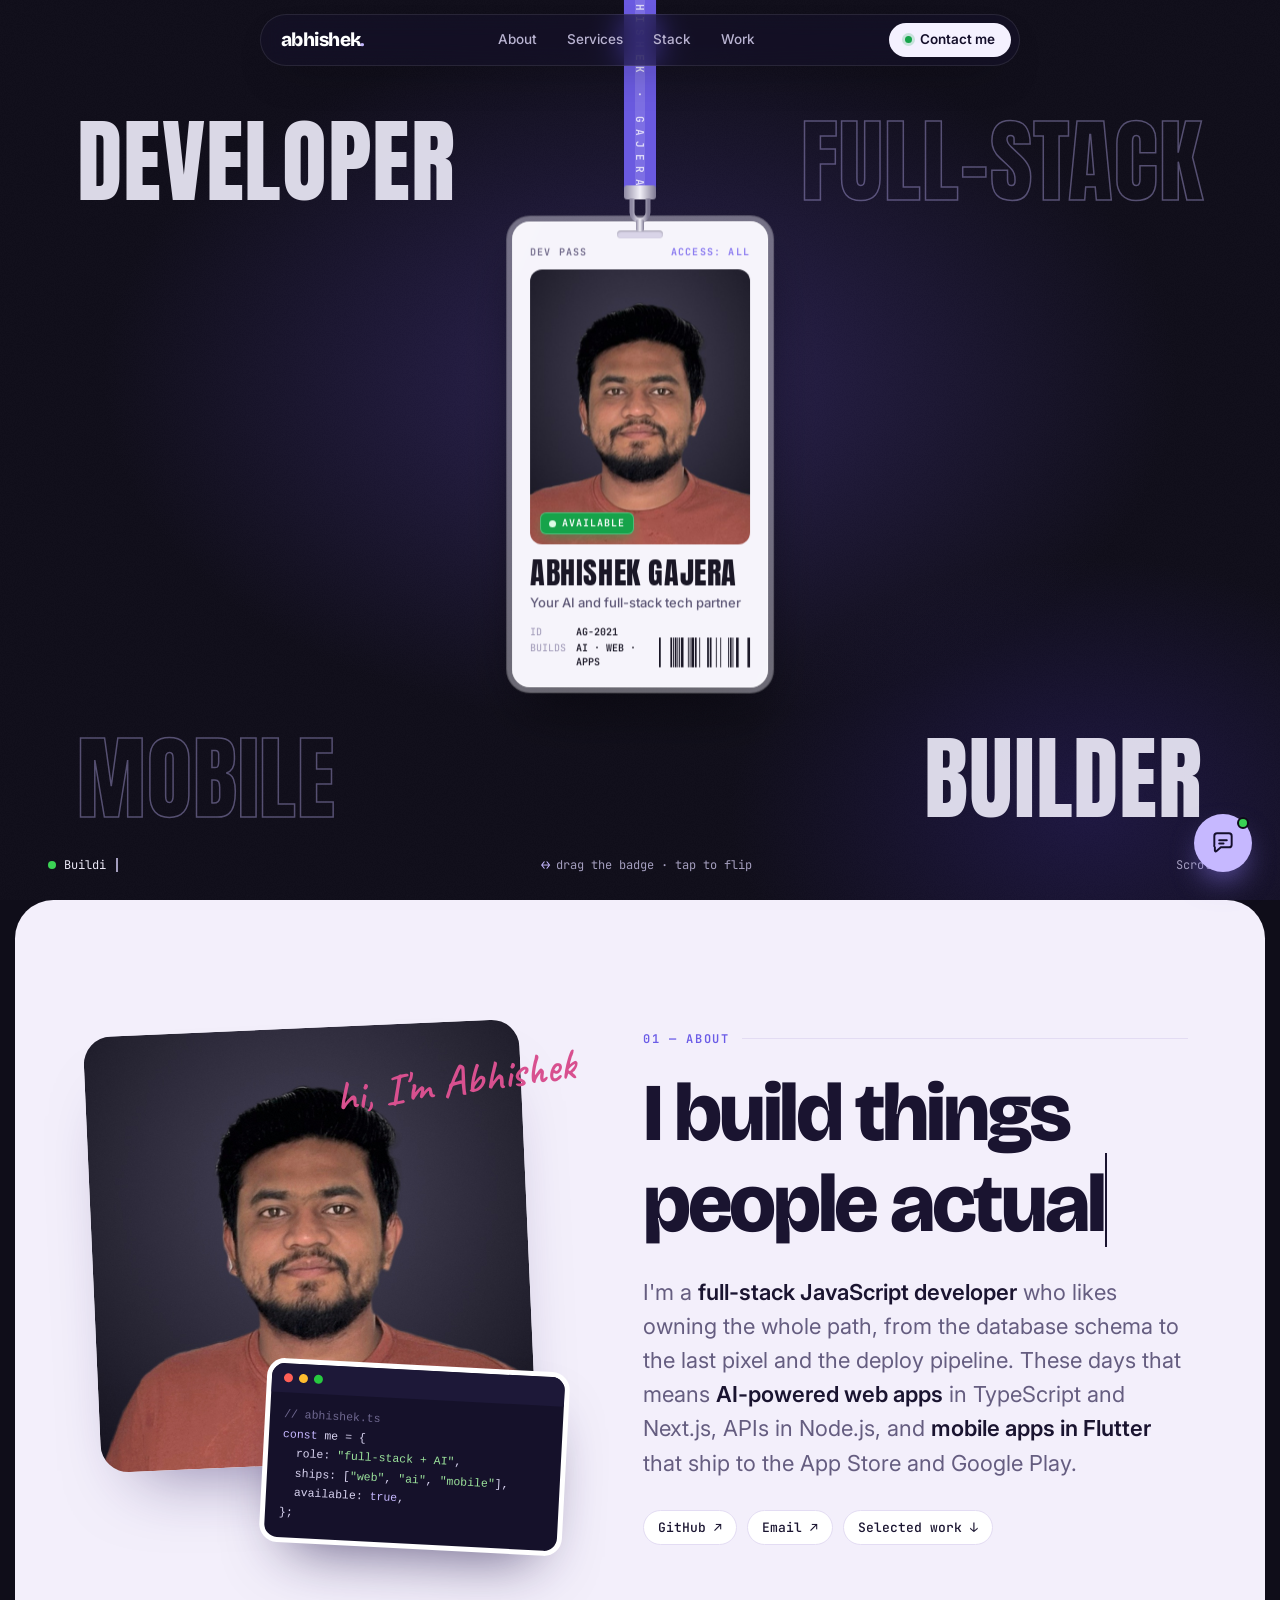
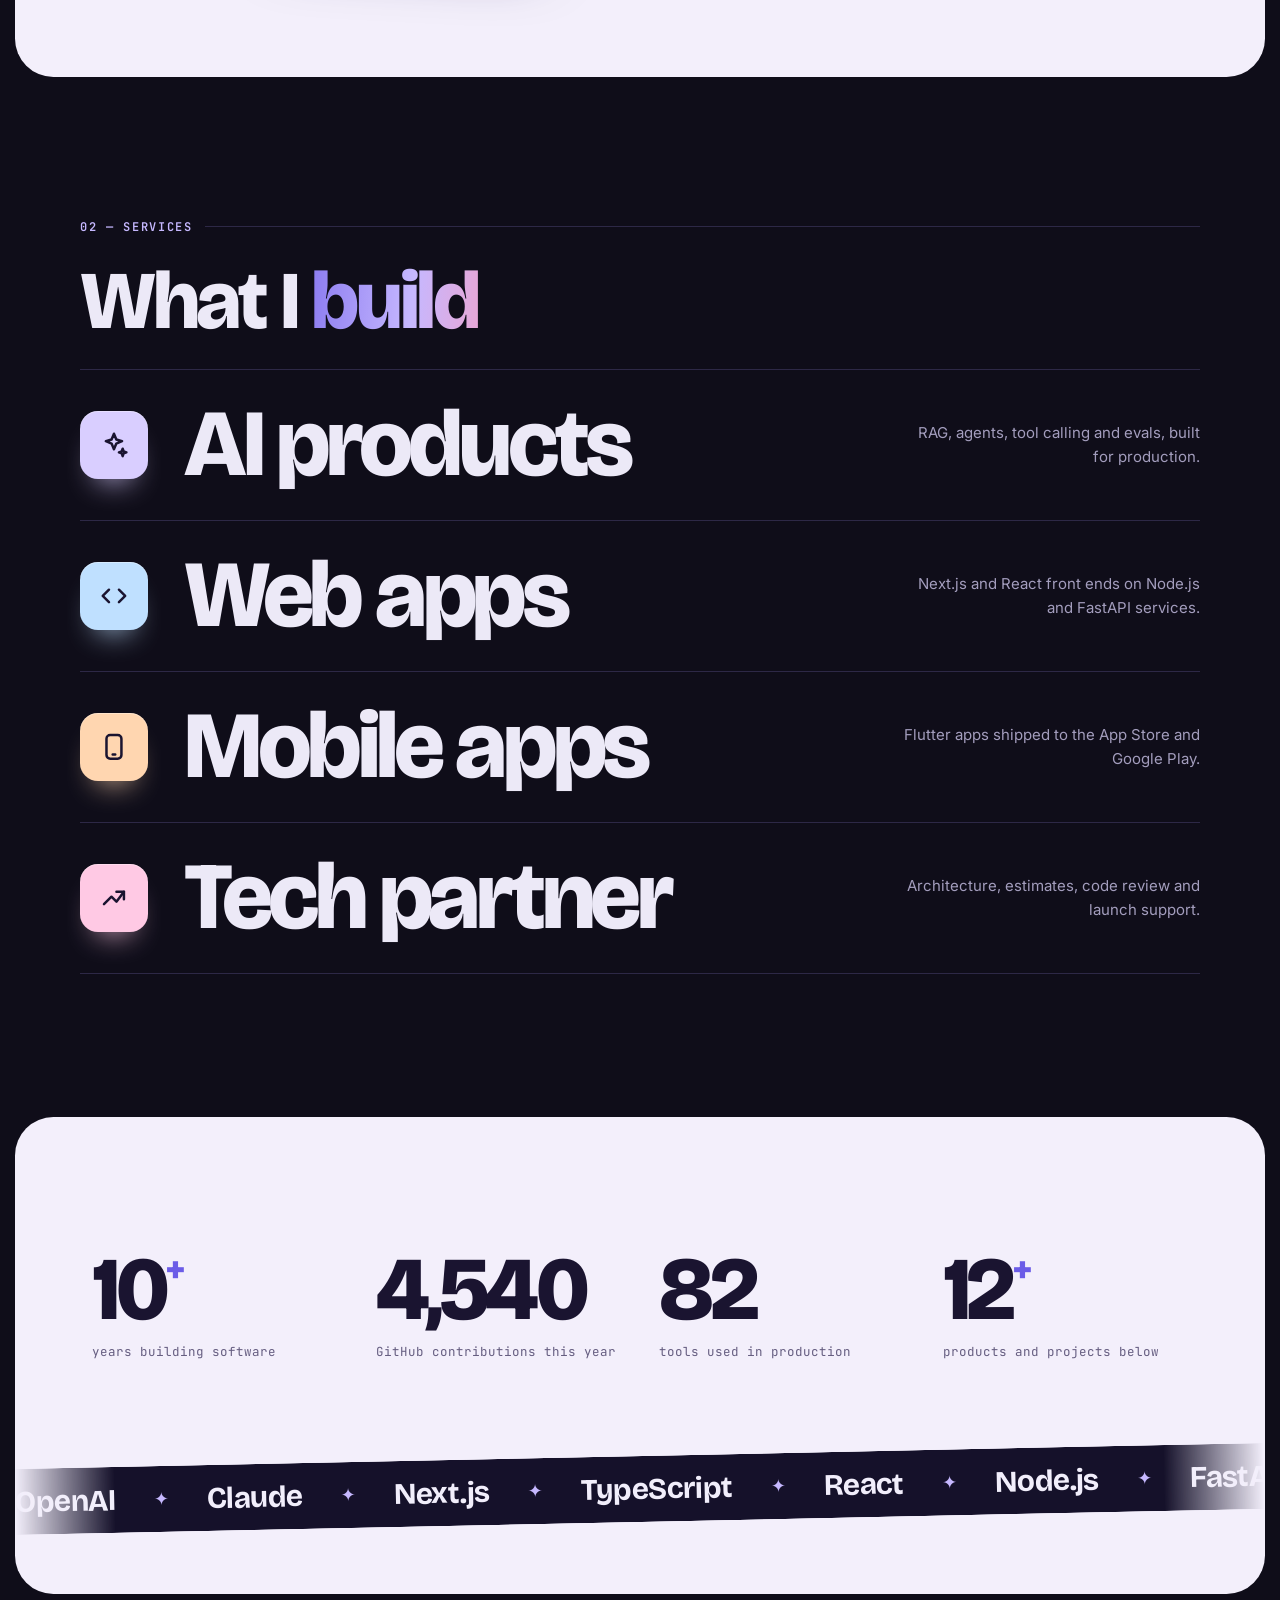
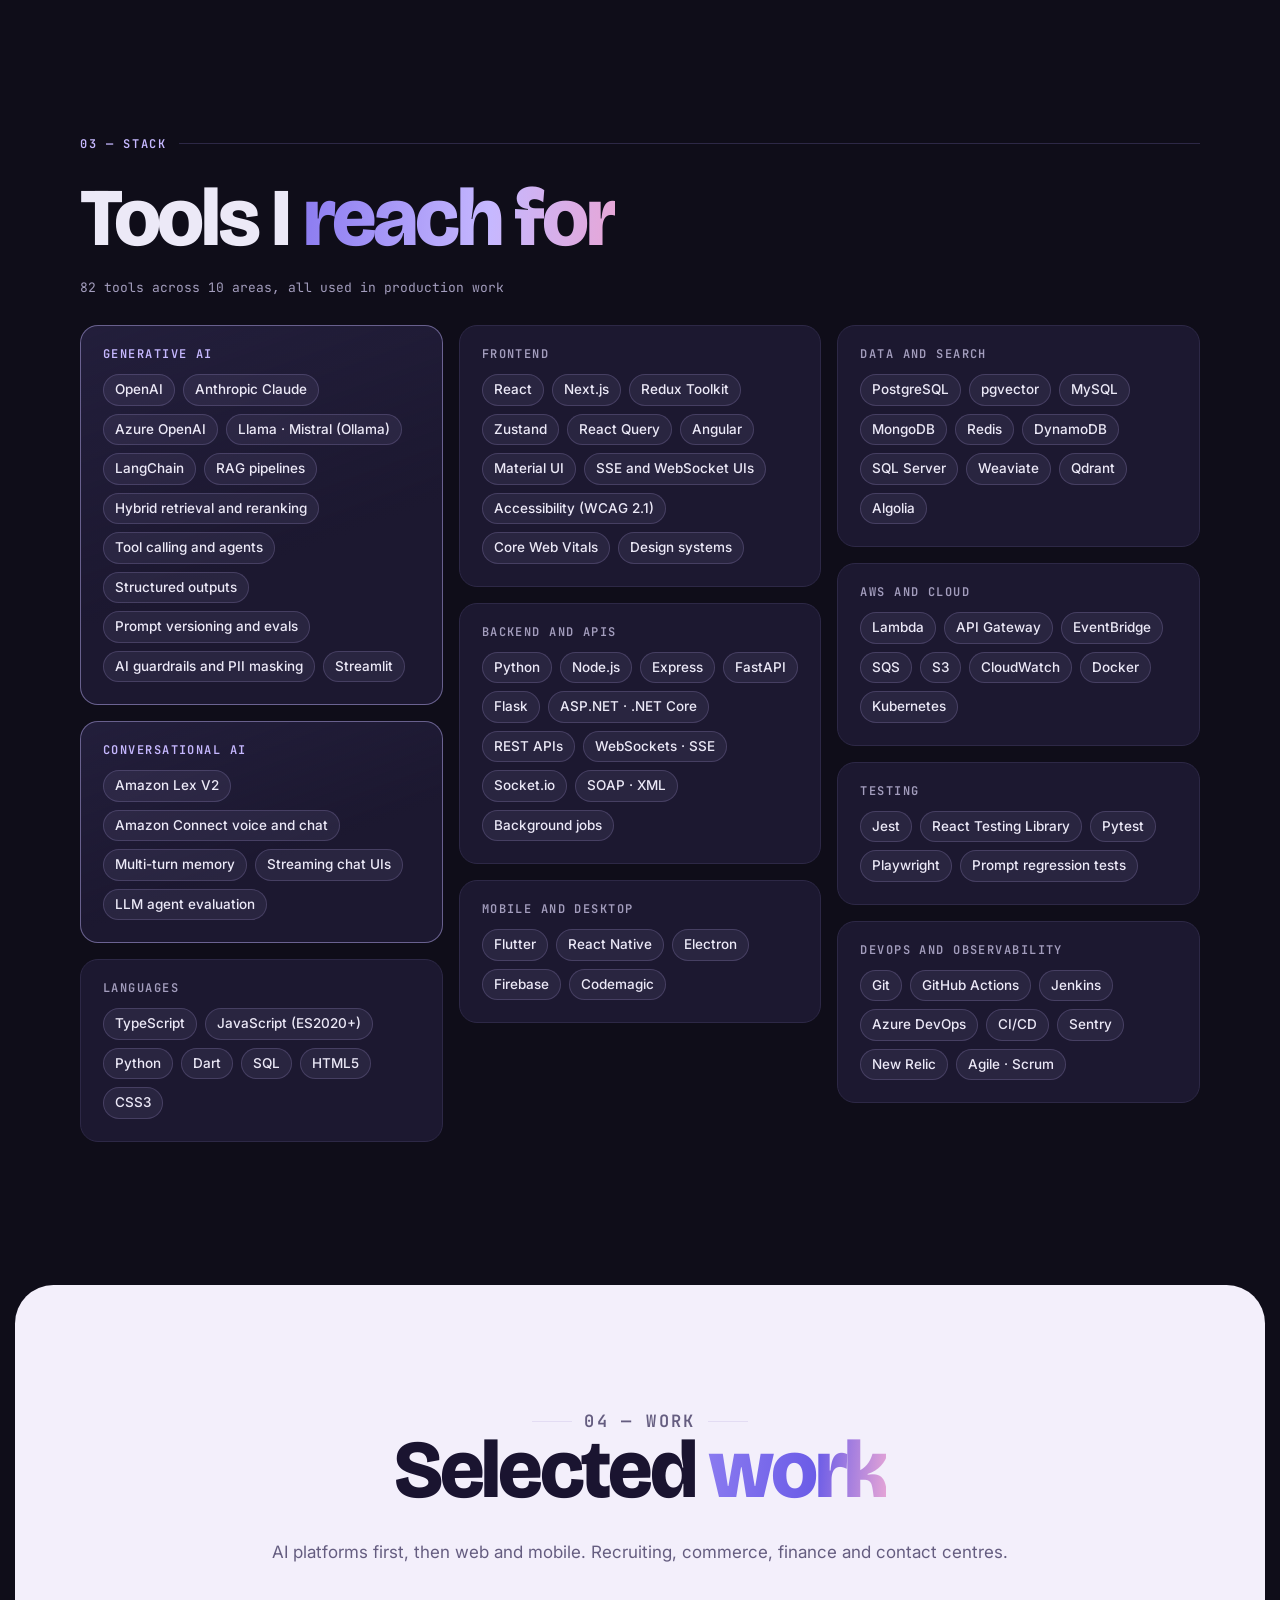
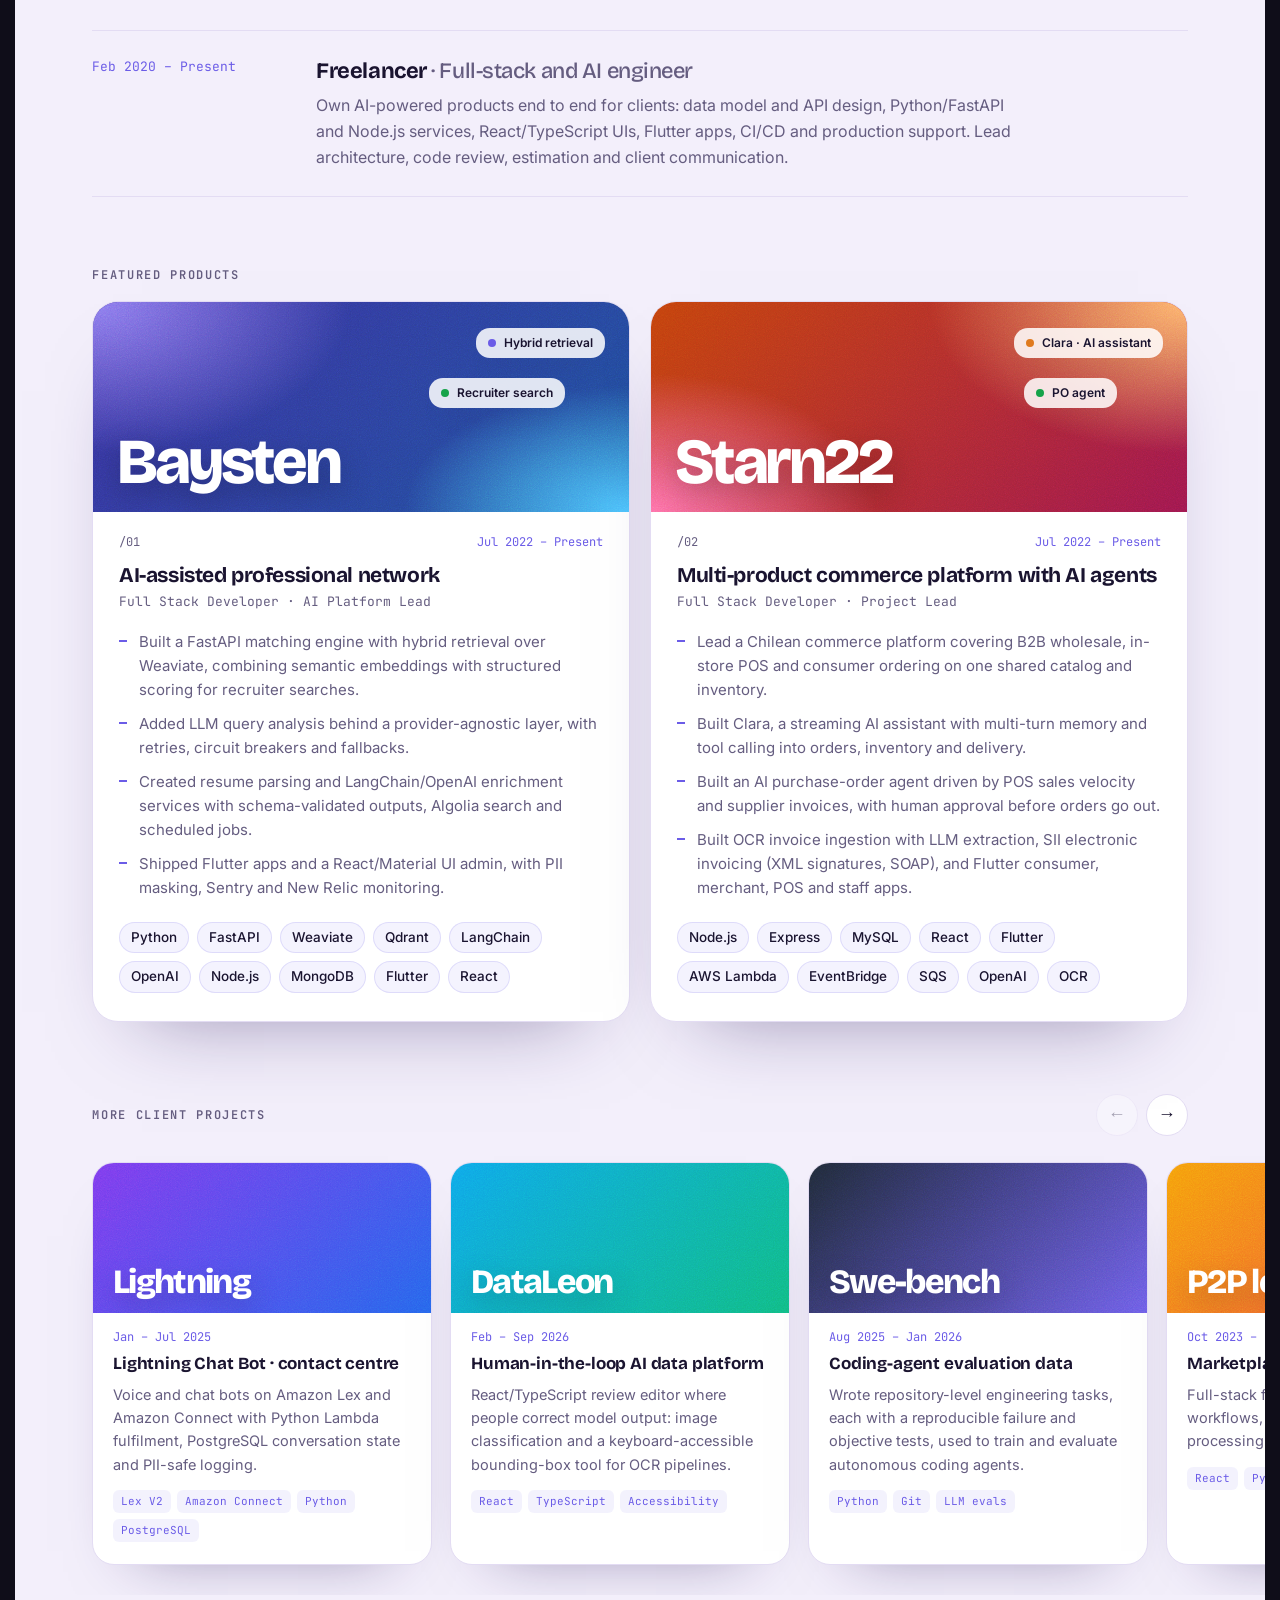
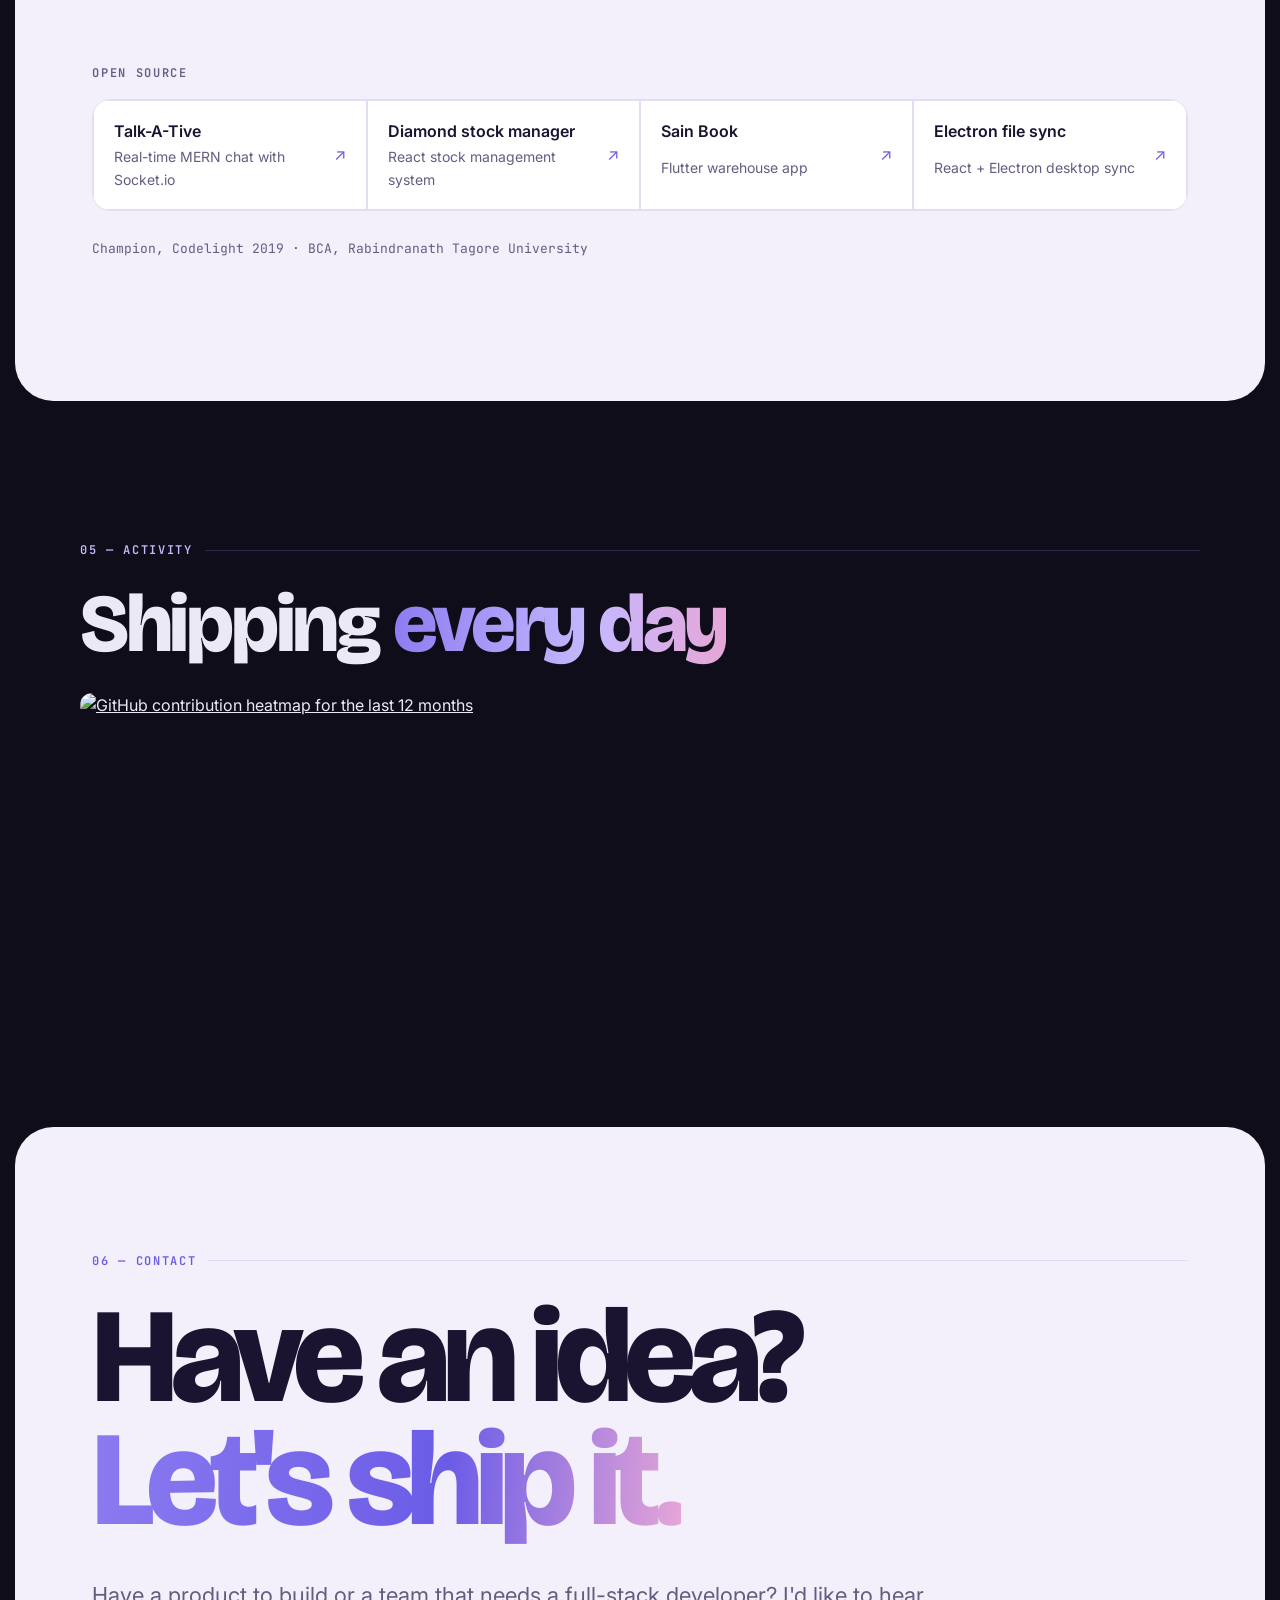
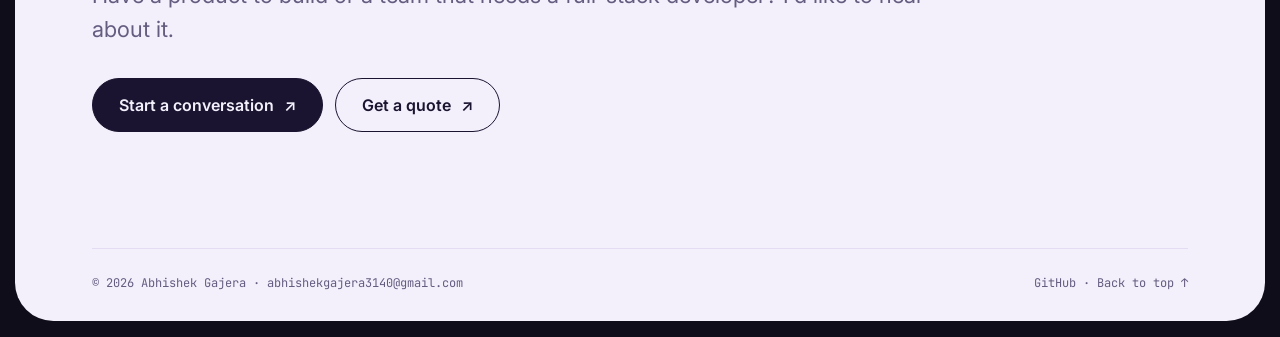
==== index.html @ cde4db63 "Add flipping badge and redesign sections Tap the ID badge to flip it to a "What I do" side; dragging" ====
<!doctype html>
<html lang="en">
<head>
<meta charset="utf-8">
<meta name="viewport" content="width=device-width, initial-scale=1">
<title>Abhishek Gajera — Full-stack Developer</title>
<meta name="description" content="Abhishek Gajera is a full-stack JavaScript developer building web apps, AI products and mobile apps with TypeScript, React, Next.js, Node.js and Flutter.">
<meta property="og:title" content="Abhishek Gajera — Full-stack Developer">
<meta property="og:description" content="Web apps, AI products and mobile apps, from database to deploy.">
<meta property="og:image" content="assets/headshot.jpg">
<meta name="theme-color" content="#0f0d19">
<link rel="icon" href="data:image/svg+xml,<svg xmlns='http://www.w3.org/2000/svg' viewBox='0 0 64 64'><rect width='64' height='64' rx='14' fill='%230f0d19'/><text x='32' y='43' font-family='Arial' font-weight='900' font-size='28' fill='%23c6b8ff' text-anchor='middle'>AG</text></svg>">
<link rel="preconnect" href="https://fonts.googleapis.com">
<link rel="preconnect" href="https://fonts.gstatic.com" crossorigin>
<link href="https://fonts.googleapis.com/css2?family=Anton&family=Bricolage+Grotesque:opsz,wght@12..96,500..800&family=Caveat:wght@600&family=Inter:wght@400;500;600;700&family=JetBrains+Mono:wght@400;600&display=swap" rel="stylesheet">
<style>
:root {
  --bg: #0f0d19;
  --bg-2: #171428;
  --panel: #1c1830;
  --line: #2d2846;
  --text: #ece9f7;
  --muted: #a39dbd;
  --accent: #c6b8ff;
  --accent-2: #8b7bf0;
  --green: #39d353;
  --badge: #f6f4fb;
  --badge-ink: #1a1726;
  --display: "Anton", Impact, "Arial Narrow", sans-serif;
  --head: "Bricolage Grotesque", "Inter", system-ui, sans-serif;
  --sans: "Inter", system-ui, -apple-system, "Segoe UI", sans-serif;
  --mono: "JetBrains Mono", ui-monospace, SFMono-Regular, Menlo, monospace;
  --ease: cubic-bezier(.2, .8, .2, 1);
}
/* Soft lavender sheets that alternate with the dark sections. */
.light {
  --sheet: #f3effb;
  --bg-2: #ffffff;
  --panel: #ffffff;
  --line: #e3dcf3;
  --text: #1a1430;
  --muted: #655d80;
  --accent: #6b5ce7;
  --accent-2: #8b7bf0;
  background: var(--sheet);
  color: var(--text);
  border-radius: clamp(24px, 3vw, 40px);
  margin: 0 clamp(8px, 1.2vw, 16px);
}
* { box-sizing: border-box; }
html.lenis, html.lenis body { height: auto; }
.lenis.lenis-smooth { scroll-behavior: auto !important; }
body {
  margin: 0;
  background: var(--bg);
  color: var(--text);
  font: 16px/1.6 var(--sans);
  -webkit-font-smoothing: antialiased;
  overflow-x: hidden;
}
a { color: inherit; }
::selection { background: var(--accent-2); color: #fff; }

/* ---------- scroll progress ---------- */
.progress {
  position: fixed; inset: 0 0 auto 0; height: 2px; z-index: 30; pointer-events: none;
  background: linear-gradient(90deg, #8b7bf0, #c6b8ff, #f0b8e0);
  transform-origin: 0 50%; transform: scaleX(var(--p, 0));
}

/* ---------- nav: floating glass pill ---------- */
.nav {
  position: fixed; top: 14px; left: 50%; z-index: 25;
  width: min(760px, calc(100% - 24px));
  display: flex; align-items: center; justify-content: space-between; gap: 12px;
  padding: 8px 8px 8px 20px; border-radius: 999px;
  background: rgba(22, 18, 40, .58);
  border: 1px solid rgba(255, 255, 255, .09);
  backdrop-filter: blur(16px) saturate(1.5); -webkit-backdrop-filter: blur(16px) saturate(1.5);
  box-shadow: 0 18px 40px -22px rgba(0, 0, 0, .7);
  transform: translate(-50%, 0); transition: transform .5s var(--ease), opacity .5s;
  animation: navIn .9s .2s var(--ease) both;
}
.nav.hide { transform: translate(-50%, -140%); }
@keyframes navIn { from { opacity: 0; transform: translate(-50%, -30px); } }
.nav .brand { text-decoration: none; font: 800 19px/1 var(--head); letter-spacing: -.03em; color: #fff; }
.nav .brand b { color: var(--accent); }
.nav ul { position: relative; display: flex; gap: 2px; list-style: none; margin: 0; padding: 0; }
.nav ul a {
  position: relative; z-index: 1; display: block; padding: 9px 14px; border-radius: 999px;
  font: 500 13.5px/1 var(--sans); text-decoration: none; color: #b9b3d1; transition: color .3s;
}
.nav ul a:hover, .nav ul a.on { color: #fff; }
.nav-ind {
  position: absolute; top: 0; height: 100%; border-radius: 999px; background: rgba(255, 255, 255, .1);
  left: var(--x, 0); width: var(--w, 0); opacity: var(--o, 0);
  transition: left .45s var(--ease), width .45s var(--ease), opacity .3s;
}
.nav-cta {
  display: inline-flex; align-items: center; gap: 8px; padding: 10px 16px; border-radius: 999px;
  font: 600 13.5px/1 var(--sans); text-decoration: none; color: #140f2b; background: #f4f1ff;
  transition: transform .3s var(--ease), box-shadow .3s;
}
.nav-cta:hover { transform: translateY(-1px); box-shadow: 0 10px 24px -10px rgba(198, 184, 255, .8); }
.nav-cta i { width: 7px; height: 7px; border-radius: 50%; background: #16a34a; box-shadow: 0 0 0 3px rgba(22, 163, 74, .2); }

/* ---------- hero ---------- */
.hero {
  position: relative;
  min-height: max(100svh, 720px);
  display: grid; place-items: center;
  overflow: hidden;
  background:
    radial-gradient(60% 55% at 50% 42%, #2a2150 0%, transparent 70%),
    radial-gradient(40% 40% at 85% 90%, #1d1640 0%, transparent 70%),
    var(--bg);
}
.hero::after { /* fine grain */
  content: ""; position: absolute; inset: 0; pointer-events: none; opacity: .5;
  background-image: url("data:image/svg+xml,<svg xmlns='http://www.w3.org/2000/svg' width='160' height='160'><filter id='n'><feTurbulence type='fractalNoise' baseFrequency='.9' numOctaves='2' stitchTiles='stitch'/><feColorMatrix values='0 0 0 0 1 0 0 0 0 1 0 0 0 0 1 0 0 0 .05 0'/></filter><rect width='100%' height='100%' filter='url(%23n)'/></svg>");
}
.words {
  position: absolute; inset: 0;
  display: grid; grid-template-columns: 1fr 1fr; grid-template-rows: 1fr 1fr;
  padding: 120px clamp(16px, 6vw, 96px) 80px;
  pointer-events: none;
}
.word {
  font: 400 clamp(40px, 7.2vw, 116px)/.9 var(--display);
  letter-spacing: .01em;
  text-transform: uppercase;
  color: transparent;
  -webkit-text-stroke: 1.5px rgba(198, 184, 255, .38);
  opacity: 0; transform: translateY(24px); filter: blur(10px);
  animation: rise 1.1s var(--ease) forwards;
}
.word.fill { color: rgba(236, 233, 247, .92); -webkit-text-stroke: 0; }
.word:nth-child(1) { align-self: start; animation-delay: .15s; }
.word:nth-child(2) { align-self: start; justify-self: end; text-align: right; animation-delay: .3s; }
.word:nth-child(3) { align-self: end; animation-delay: .45s; }
.word:nth-child(4) { align-self: end; justify-self: end; text-align: right; animation-delay: .6s; }
@keyframes rise { to { opacity: 1; transform: none; filter: none; } }

.hero-foot {
  position: absolute; left: 0; right: 0; bottom: 26px;
  display: flex; justify-content: space-between; align-items: end; gap: 16px;
  padding: 0 clamp(16px, 4vw, 48px);
  font: 12px/1.5 var(--mono); color: var(--muted);
}
.hero-foot .status { display: flex; align-items: center; gap: 8px; }
.hero-foot .dot { width: 8px; height: 8px; border-radius: 50%; background: var(--green); box-shadow: 0 0 0 0 rgba(57, 211, 83, .6); animation: pulse 2s infinite; }
@keyframes pulse { 70% { box-shadow: 0 0 0 10px rgba(57, 211, 83, 0); } 100% { box-shadow: 0 0 0 0 rgba(57, 211, 83, 0); } }
.caret { display: inline-block; width: 1.5px; height: 1.15em; margin-left: 2px; vertical-align: -.2em; background: currentColor; animation: caret 1s steps(1) infinite; }
@keyframes caret { 50% { opacity: 0; } }
.typed { color: var(--text); }

/* ---------- lanyard + badge ---------- */
.rig { position: absolute; inset: 0; z-index: 5; pointer-events: none; }
.strap-svg { position: absolute; inset: 0; width: 100%; height: 100%; overflow: visible; }
.strap-band { fill: none; stroke: #6a5ae0; stroke-width: 32; stroke-linecap: butt; stroke-linejoin: round; }
.strap-edge { fill: none; stroke: rgba(20, 14, 60, .45); stroke-width: 34; stroke-linejoin: round; }
.strap-sheen { fill: none; stroke: rgba(255, 255, 255, .13); stroke-width: 10; stroke-linejoin: round; }
.strap-text { font: 700 11px var(--mono); letter-spacing: .5em; fill: rgba(255, 255, 255, .72); dominant-baseline: central; }
.card {
  --badge-w: clamp(220px, 20vw, 264px);
  position: absolute; left: 0; top: 0; width: var(--badge-w);
  transform-origin: 50% 0; will-change: transform;
  pointer-events: auto; touch-action: none; cursor: grab;
  outline: none;
}
.rig.grabbing .card { cursor: grabbing; }
.card:focus-visible .face { box-shadow: 0 0 0 3px var(--accent), 0 30px 60px -12px rgba(0,0,0,.6); }
.clip { position: absolute; left: calc(50% - 22px); top: -6px; width: 44px; height: 46px; z-index: 2; }
.badge {
  position: relative; margin-top: 30px; width: 100%;
  transform-style: preserve-3d;
  user-select: none; -webkit-user-select: none;
}
.flipper { position: relative; transform-style: preserve-3d; transition: transform .9s cubic-bezier(.3, 1.35, .45, 1); }
.badge.flipped .flipper { transform: rotateY(180deg); }
.face {
  position: relative;
  background: var(--badge);
  color: var(--badge-ink);
  border-radius: 18px;
  padding: 26px 18px 18px;
  /* the plastic sleeve: a thin frosted rim around the card */
  box-shadow:
    0 0 0 1px rgba(255,255,255,.5) inset,
    0 0 0 5px rgba(236, 230, 255, .16),
    0 0 0 6px rgba(255, 255, 255, .28),
    0 30px 60px -12px rgba(0,0,0,.6);
  backface-visibility: hidden; -webkit-backface-visibility: hidden;
}
.face.back {
  position: absolute; inset: 0; transform: rotateY(180deg);
  display: flex; flex-direction: column;
  background: linear-gradient(170deg, #f8f6fd, #ebe5f8);
}
.hero { -webkit-user-select: none; user-select: none; }
.face::before { /* slot for the clip */
  content: ""; position: absolute; top: 9px; left: 50%; transform: translateX(-50%);
  width: 46px; height: 8px; border-radius: 6px; background: #d9d4e8; box-shadow: inset 0 1px 2px rgba(0,0,0,.25);
}
.shine {
  position: absolute; inset: 0; border-radius: inherit; pointer-events: none;
  background: linear-gradient(115deg, transparent 30%, rgba(255,255,255,.55) 45%, transparent 60%);
  background-size: 250% 100%; background-position: var(--shine, 120%) 0;
  mix-blend-mode: soft-light;
}
.face .top {
  display: flex; justify-content: space-between; align-items: center;
  font: 600 10px/1 var(--mono); letter-spacing: .12em; color: #6e6788; margin-bottom: 12px;
}
.face .top b { color: var(--accent-2); }
.badge .photo {
  position: relative; aspect-ratio: 4 / 5; border-radius: 12px; overflow: hidden;
  background: #221d38;
}
.badge .photo img { width: 100%; height: 100%; object-fit: cover; display: block; pointer-events: none; }
.badge .photo .tag {
  position: absolute; left: 10px; bottom: 10px;
  font: 600 10px/1 var(--mono); letter-spacing: .1em;
  padding: 6px 9px; border-radius: 6px; background: #16a34a; color: #fff;
  box-shadow: 0 4px 14px -4px rgba(22, 163, 74, .8), 0 0 0 1px rgba(255, 255, 255, .25) inset;
  display: inline-flex; align-items: center; gap: 6px;
}
.badge .photo .tag i { width: 7px; height: 7px; border-radius: 50%; background: #dcfce7; animation: blink 1.6s ease-in-out infinite; }
@keyframes blink { 50% { opacity: .35; } }
.badge h1 {
  margin: 14px 0 0; font: 400 30px/1 var(--display); letter-spacing: .02em; text-transform: uppercase;
}
.badge .role { margin: 6px 0 0; font: 500 13px/1.3 var(--sans); color: #5c5675; }
.badge .meta {
  display: flex; justify-content: space-between; align-items: end; margin-top: 14px; gap: 10px;
}
.badge .meta dl { margin: 0; display: grid; grid-template-columns: auto auto; gap: 2px 10px; font: 10px/1.4 var(--mono); color: #6e6788; }
.badge .meta dt { color: #9a93b3; }
.badge .meta dd { margin: 0; color: var(--badge-ink); font-weight: 600; }
.barcode { height: 34px; width: 104px; }
.do { list-style: none; margin: 0; padding: 0; display: grid; gap: 8px; }
.do li {
  display: flex; align-items: center; gap: 10px; padding: 9px 10px; border-radius: 12px; background: #fff;
  box-shadow: 0 1px 0 rgba(26, 23, 38, .05), 0 8px 18px -12px rgba(26, 23, 38, .4);
}
.do .ic { flex: none; width: 30px; height: 30px; border-radius: 9px; display: grid; place-items: center; }
.do .ic svg { width: 16px; height: 16px; }
.do b { display: block; font: 600 13px/1.2 var(--sans); }
.do span { display: block; margin-top: 2px; font: 10px/1.3 var(--mono); color: #7a7393; }
.sig {
  margin: auto 0 0; padding: 14px 2px 8px; border-bottom: 1px dashed #cfc8e2;
  font: 600 23px/1.05 "Caveat", cursive; color: #3b3355; transform: rotate(-2.5deg);
}
.back .meta { align-items: center; margin-top: 12px; }
.back .handle { font: 600 10px/1 var(--mono); letter-spacing: .08em; color: #8a83a3; }

.hint { opacity: 0; animation: rise .6s 1.8s forwards; }
.hint::before { content: "↔ "; color: var(--accent); }

/* ---------- sections ---------- */
section { padding: clamp(72px, 10vw, 128px) clamp(16px, 6vw, 96px); }
.light + section, section + .light { margin-top: clamp(8px, 1.2vw, 16px); }
.wrap { max-width: 1120px; margin: 0 auto; }
.label {
  font: 600 12px/1 var(--mono); letter-spacing: .14em; text-transform: uppercase; color: var(--accent);
  display: flex; align-items: center; gap: 12px; margin: 0 0 28px;
}
.label::after { content: ""; height: 1px; flex: 1; background: var(--line); }
h2 {
  font: 800 clamp(40px, 6.4vw, 84px)/.98 var(--head); letter-spacing: -.04em;
  margin: 0 0 28px; text-wrap: balance;
}
h2 em {
  font-style: normal;
  background: linear-gradient(95deg, var(--accent-2), var(--accent) 60%, #e7a6d6);
  -webkit-background-clip: text; background-clip: text; color: transparent;
}
.lede { font-size: clamp(18px, 2vw, 22px); line-height: 1.55; color: var(--muted); max-width: 60ch; margin: 0; }
.lede strong { color: var(--text); font-weight: 600; }
.center { text-align: center; }
.center .label { justify-content: center; }
.center .label::before { content: ""; height: 1px; width: 40px; background: var(--line); }
.center .label::after { flex: none; width: 40px; }

/* about */
.about-grid { display: grid; grid-template-columns: 1fr 1.15fr; gap: clamp(36px, 6vw, 88px); align-items: center; }
.collage { position: relative; padding: 0 8% 18% 0; }
.collage .photo-card {
  position: relative; border-radius: 28px; overflow: hidden; aspect-ratio: 1;
  box-shadow: 0 40px 70px -40px rgba(40, 24, 90, .55);
  transform: rotate(-2.5deg);
}
.collage .photo-card img { width: 100%; height: 100%; object-fit: cover; display: block; transform: scale(1.08); transition: transform 1.6s var(--ease); }
.collage.in .photo-card img { transform: none; }
.collage .script {
  position: absolute; top: 6%; right: -2%; z-index: 2;
  font: 600 clamp(30px, 3.4vw, 44px)/1 "Caveat", cursive; color: #d8508f; transform: rotate(-8deg);
}
.code-card {
  position: absolute; right: 0; bottom: 0; width: 64%; z-index: 2;
  border-radius: 18px; overflow: hidden; background: #15112a; color: #d9d4f1;
  border: 5px solid #fff;
  box-shadow: 0 30px 60px -28px rgba(30, 18, 70, .7);
  transform: rotate(3deg);
  font: 11.5px/1.7 var(--mono);
}
.code-card header { display: flex; gap: 6px; padding: 10px 12px; background: #1d1838; }
.code-card header i { width: 9px; height: 9px; border-radius: 50%; background: #ff5f56; }
.code-card header i:nth-child(2) { background: #ffbd2e; }
.code-card header i:nth-child(3) { background: #27c93f; }
.code-card pre { margin: 0; padding: 12px 14px 16px; white-space: pre-wrap; min-height: 9.6em; }
.code-card .k { color: #c6b8ff; } .code-card .s { color: #9be29b; } .code-card .c { color: #6f6890; }
.about-copy h2 { min-height: 2em; }
.socials { display: flex; flex-wrap: wrap; gap: 10px; margin-top: 30px; }
.socials a {
  font: 500 13px/1 var(--mono); text-decoration: none; padding: 10px 14px; border-radius: 999px;
  background: #fff; border: 1px solid var(--line); color: var(--text); transition: transform .3s var(--ease), border-color .3s;
}
.socials a:hover { transform: translateY(-2px); border-color: var(--accent); }

/* services: big rows that come into focus */
.svc-list { border-top: 1px solid var(--line); }
.svc {
  display: grid; grid-template-columns: auto 1fr minmax(200px, 300px); align-items: center; gap: clamp(16px, 3vw, 36px);
  padding: clamp(18px, 2.6vw, 30px) 0; border-bottom: 1px solid var(--line);
}
.svc .ic {
  width: clamp(48px, 5.4vw, 68px); aspect-ratio: 1; border-radius: 18px; display: grid; place-items: center;
  background: var(--tint); box-shadow: inset 0 1px 0 rgba(255,255,255,.35), 0 18px 30px -18px var(--tint);
  transition: transform .6s var(--ease);
}
.svc .ic svg { width: 44%; height: 44%; color: #1a1430; }
.svc h3 {
  margin: 0; font: 800 clamp(40px, 7.4vw, 104px)/.95 var(--head); letter-spacing: -.045em;
  transition: transform .6s var(--ease), color .4s;
}
.svc p { margin: 0; color: var(--muted); font-size: 15px; text-align: right; }
.svc:hover h3 { transform: translateX(14px); color: var(--accent); }
.svc:hover .ic { transform: rotate(-8deg) scale(1.06); }
.focus > * { opacity: .18; filter: blur(10px); transform: translateX(-28px); transition: opacity 1s var(--ease), filter 1s var(--ease), transform 1s var(--ease); }
.focus > p { transform: translateX(28px); }
.focus.in > * { opacity: 1; filter: none; transform: none; }
.focus.in > :nth-child(2) { transition-delay: .08s; }
.focus.in > :nth-child(3) { transition-delay: .16s; }

/* stats + marquee */
.stats-sec { padding-bottom: clamp(40px, 6vw, 72px); overflow: hidden; }
.stats { display: grid; grid-template-columns: repeat(4, 1fr); gap: clamp(16px, 3vw, 40px); }
.stat b { display: block; font: 800 clamp(48px, 7vw, 96px)/1 var(--head); letter-spacing: -.05em; }
.stat b sup { font-size: .45em; vertical-align: .9em; color: var(--accent); }
.stat > span { display: block; margin-top: 8px; font: 12.5px/1.4 var(--mono); color: var(--muted); }
.marquee {
  margin: clamp(56px, 8vw, 96px) calc(-1 * clamp(16px, 6vw, 96px)) 0;
  background: #15112a; color: #f1eefb; transform: rotate(-1.2deg); transform-origin: 50% 50%;
  padding: 18px 0; overflow: hidden; position: relative;
  -webkit-mask-image: linear-gradient(90deg, transparent, #000 8%, #000 92%, transparent);
  mask-image: linear-gradient(90deg, transparent, #000 8%, #000 92%, transparent);
}
.marquee-track { display: flex; width: max-content; animation: slide 38s linear infinite; }
.marquee:hover .marquee-track { animation-play-state: paused; }
.marquee span { display: inline-flex; align-items: center; gap: clamp(20px, 3vw, 40px); padding-right: clamp(20px, 3vw, 40px); font: 700 clamp(20px, 2.4vw, 30px)/1 var(--head); letter-spacing: -.02em; white-space: nowrap; }
.marquee span::after { content: "✦"; font-size: .6em; color: #c6b8ff; }
@keyframes slide { to { transform: translateX(-50%); } }

/* stack */
.stack-grid { columns: 3 300px; column-gap: 16px; }
.stack-grid .stack-card { break-inside: avoid; margin-bottom: 16px; }
.stack-count { margin: -8px 0 28px; font: 13px/1.5 var(--mono); color: var(--muted); }
.stack-card.hot { border-color: rgba(198, 184, 255, .45); background: linear-gradient(160deg, rgba(139, 123, 240, .16), var(--panel) 60%); }
.stack-card.hot h3 { color: var(--accent); }
.stack-card { background: var(--panel); border: 1px solid var(--line); border-radius: 18px; padding: 22px; transition: border-color .4s, transform .5s var(--ease); }
.stack-card:hover { border-color: rgba(198, 184, 255, .4); transform: translateY(-3px); }
.stack-card h3 { margin: 0 0 14px; font: 600 12px/1 var(--mono); letter-spacing: .12em; text-transform: uppercase; color: var(--muted); }
.chips { display: flex; flex-wrap: wrap; gap: 8px; }
.chip { font: 500 13.5px/1 var(--sans); padding: 8px 11px; border-radius: 999px; background: rgba(198, 184, 255, .08); border: 1px solid rgba(198, 184, 255, .18); transition: background .3s, border-color .3s; }
.chip:hover { background: rgba(198, 184, 255, .18); border-color: rgba(198, 184, 255, .4); }
.light .chip { background: rgba(107, 92, 231, .07); border-color: rgba(107, 92, 231, .16); }

/* work */
.work-head { max-width: 760px; margin: 0 auto clamp(40px, 6vw, 64px); }
.work-head p { margin: 0; color: var(--muted); font-size: 17px; }
.sub-label { font: 600 12px/1 var(--mono); letter-spacing: .14em; text-transform: uppercase; color: var(--muted); margin: 72px 0 20px; display: flex; justify-content: space-between; align-items: center; gap: 16px; }
.jobs { display: grid; border-top: 1px solid var(--line); }
.job { display: grid; grid-template-columns: 200px 1fr; gap: 24px; padding: 26px 0; border-bottom: 1px solid var(--line); }
.job .when { font: 13px/1.6 var(--mono); color: var(--accent); }
.job h3 { margin: 0; font: 700 22px/1.3 var(--head); letter-spacing: -.02em; }
.job h3 span { color: var(--muted); font-weight: 500; }
.job p { margin: 8px 0 0; color: var(--muted); max-width: 70ch; }
.featured { display: grid; grid-template-columns: repeat(auto-fit, minmax(340px, 1fr)); gap: 20px; }
.case {
  position: relative; border-radius: 26px; background: #fff; overflow: hidden;
  border: 1px solid var(--line);
  box-shadow: 0 40px 80px -50px rgba(40, 24, 90, .5);
  transition: transform .6s var(--ease), box-shadow .6s var(--ease);
}
.case:hover { transform: translateY(-6px); box-shadow: 0 50px 90px -46px rgba(40, 24, 90, .6); }
.case::after { /* cursor spotlight */
  content: ""; position: absolute; inset: 0; pointer-events: none; opacity: 0; transition: opacity .4s;
  background: radial-gradient(420px circle at var(--mx, 50%) var(--my, 50%), rgba(139, 123, 240, .12), transparent 60%);
}
.case:hover::after { opacity: 1; }
.cover {
  position: relative; height: 210px; overflow: hidden;
  background: var(--cover);
}
.cover::before { /* grain */
  content: ""; position: absolute; inset: 0; opacity: .35; mix-blend-mode: overlay;
  background-image: url("data:image/svg+xml,<svg xmlns='http://www.w3.org/2000/svg' width='160' height='160'><filter id='n'><feTurbulence type='fractalNoise' baseFrequency='.9' numOctaves='2' stitchTiles='stitch'/></filter><rect width='100%' height='100%' filter='url(%23n)'/></svg>");
}
.cover-in { position: absolute; inset: 0; transition: transform 1s var(--ease); }
.case:hover .cover-in { transform: scale(1.04); }
.cover .big { position: absolute; left: 24px; bottom: 18px; font: 800 clamp(44px, 5vw, 64px)/1 var(--head); letter-spacing: -.05em; color: #fff; text-shadow: 0 10px 30px rgba(0,0,0,.25); }
.cover .pill {
  position: absolute; display: inline-flex; align-items: center; gap: 8px; padding: 9px 12px; border-radius: 14px;
  font: 600 12px/1 var(--sans); color: #1a1430; background: rgba(255, 255, 255, .86);
  backdrop-filter: blur(8px); -webkit-backdrop-filter: blur(8px);
  box-shadow: 0 14px 30px -14px rgba(0,0,0,.45);
  animation: float 6s ease-in-out infinite;
}
.cover .pill i { width: 8px; height: 8px; border-radius: 50%; background: var(--dot, #6b5ce7); }
.cover .pill:nth-of-type(2) { animation-delay: -3s; }
@keyframes float { 50% { transform: translateY(-8px); } }
.case-body { padding: 24px 26px 28px; }
.case-head { display: flex; justify-content: space-between; font: 12px/1 var(--mono); color: var(--muted); }
.case .when { color: var(--accent); }
.case .kind { margin: 14px 0 0; font: 700 21px/1.25 var(--head); letter-spacing: -.02em; color: var(--text); }
.case .case-role { margin: 4px 0 0; font: 13px/1.5 var(--mono); color: var(--muted); }
.case ul { margin: 18px 0 22px; padding: 0; list-style: none; display: grid; gap: 10px; }
.case li { position: relative; padding-left: 20px; color: var(--muted); font-size: 15px; }
.case li::before { content: ""; position: absolute; left: 0; top: .7em; width: 8px; height: 2px; background: var(--accent); }

.rail-nav { display: flex; gap: 8px; }
.rail-nav button {
  width: 42px; height: 42px; border-radius: 50%; cursor: pointer; display: grid; place-items: center;
  border: 1px solid var(--line); background: #fff; color: var(--text); font-size: 18px;
  transition: transform .3s var(--ease), border-color .3s, opacity .3s;
}
.rail-nav button:hover { transform: translateY(-2px); border-color: var(--accent); }
.rail-nav button:disabled { opacity: .35; cursor: default; transform: none; }
.rail {
  display: flex; gap: 18px; overflow-x: auto; scroll-snap-type: x mandatory; scroll-behavior: smooth;
  margin: 0 calc(-1 * clamp(16px, 6vw, 96px)); padding: 6px clamp(16px, 6vw, 96px) 30px;
  scroll-padding-inline: clamp(16px, 6vw, 96px);
  scrollbar-width: none; cursor: grab;
}
.rail::-webkit-scrollbar { display: none; }
.rail.dragging { cursor: grabbing; scroll-snap-type: none; scroll-behavior: auto; }
.rail.dragging * { pointer-events: none; }
.mini {
  flex: 0 0 min(340px, 82vw); scroll-snap-align: start;
  border-radius: 22px; background: #fff; border: 1px solid var(--line); overflow: hidden;
  box-shadow: 0 30px 60px -44px rgba(40, 24, 90, .5);
  transition: transform .6s var(--ease), box-shadow .6s var(--ease);
}
.mini:hover { transform: translateY(-6px); box-shadow: 0 40px 70px -40px rgba(40, 24, 90, .55); }
.mini .cover { height: 150px; }
.mini .cover .big { font-size: 34px; left: 20px; bottom: 14px; }
.mini-body { padding: 18px 20px 22px; }
.mini .when { margin: 0; font: 12px/1 var(--mono); color: var(--accent); }
.mini .kind { margin: 10px 0 8px; color: var(--text); font: 700 17px/1.3 var(--head); letter-spacing: -.01em; }
.mini p { margin: 0; color: var(--muted); font-size: 14.5px; }
.mini .tags { display: flex; flex-wrap: wrap; gap: 6px; margin-top: 14px; }
.mini .tags span { font: 11px/1 var(--mono); padding: 6px 8px; border-radius: 6px; background: rgba(107, 92, 231, .08); color: var(--accent); }
.oss { display: grid; grid-template-columns: repeat(auto-fit, minmax(250px, 1fr)); border: 1px solid var(--line); border-radius: 18px; overflow: hidden; background: #fff; }
.oss a { display: grid; grid-template-columns: 1fr auto; gap: 2px 12px; padding: 18px 20px; text-decoration: none; border: .5px solid var(--line); transition: background .3s; }
.oss a:hover { background: rgba(107, 92, 231, .06); }
.oss a:hover i { transform: translate(3px, -3px); }
.oss b { font-weight: 600; }
.oss span { grid-column: 1; color: var(--muted); font-size: 14px; }
.oss i { grid-row: 1 / 3; grid-column: 2; align-self: center; font-style: normal; color: var(--accent); transition: transform .3s var(--ease); }
.note { margin-top: 28px; font: 13px/1.6 var(--mono); color: var(--muted); }

/* activity */
.heatmap { display: block; width: 100%; height: auto; border-radius: 12px; margin-top: 8px; transition: transform .6s var(--ease); }
.heat-link:hover .heatmap { transform: scale(1.01); }

/* contact */
.contact { padding-bottom: 0; overflow: hidden; }
.contact h2 { font-size: clamp(56px, 10.5vw, 160px); line-height: .92; letter-spacing: -.055em; margin-bottom: 36px; }
.contact .lede { margin: 0 0 32px; }
.ctas { display: flex; flex-wrap: wrap; gap: 12px; }
.btn {
  display: inline-flex; align-items: center; gap: 10px; cursor: pointer;
  font: 600 16px/1 var(--sans); text-decoration: none;
  padding: 18px 26px; border-radius: 999px; border: 1.5px solid var(--text);
  transition: transform .35s var(--ease), box-shadow .35s, background .35s, color .35s;
}
.btn.solid { background: var(--text); color: var(--sheet, #fff); }
.btn.ghost { background: transparent; color: var(--text); }
.btn:hover { transform: translateY(-3px); box-shadow: 0 18px 34px -16px rgba(40, 24, 90, .55); }
.btn.ghost:hover { background: var(--text); color: var(--sheet, #fff); }
.btn span { transition: transform .35s var(--ease); }
.btn:hover span { transform: translate(3px, -3px); }
footer {
  display: flex; justify-content: space-between; gap: 16px; flex-wrap: wrap;
  margin-top: clamp(64px, 9vw, 120px); padding: 26px 0 30px; border-top: 1px solid var(--line);
  font: 12px/1.4 var(--mono); color: var(--muted);
}
footer a { text-decoration: none; }
footer a:hover { color: var(--text); }
.after { height: clamp(8px, 1.2vw, 16px); }

/* chat contact */
.sr { position: absolute; width: 1px; height: 1px; overflow: hidden; clip: rect(0 0 0 0); }
.chat { position: fixed; right: clamp(16px, 3vw, 28px); bottom: clamp(16px, 3vw, 28px); z-index: 40; }
.chat-fab {
  position: relative; width: 58px; height: 58px; border-radius: 50%; border: 0; cursor: pointer;
  display: grid; place-items: center; color: #140f2b; background: #c6b8ff;
  box-shadow: 0 14px 30px -8px rgba(139, 123, 240, .7); transition: transform .3s var(--ease);
}
.chat-fab:hover { transform: translateY(-2px) scale(1.04); }
.chat-fab svg { width: 26px; height: 26px; }
.chat-ping { position: absolute; top: 3px; right: 3px; width: 12px; height: 12px; border-radius: 50%; background: var(--green); border: 2px solid var(--bg); }
.chat.open .chat-ping { display: none; }
.chat-panel {
  position: absolute; right: 0; bottom: 74px; width: min(360px, calc(100vw - 32px));
  background: var(--panel); border: 1px solid var(--line); border-radius: 20px; overflow: hidden;
  box-shadow: 0 30px 60px -20px rgba(0, 0, 0, .7);
  transform-origin: bottom right; animation: pop .3s var(--ease);
}
@keyframes pop { from { opacity: 0; transform: translateY(10px) scale(.96); } }
.chat-panel header { display: flex; align-items: center; gap: 12px; padding: 14px 16px; background: var(--bg-2); border-bottom: 1px solid var(--line); }
.chat-panel header img { width: 40px; height: 40px; border-radius: 50%; object-fit: cover; }
.chat-panel header p { margin: 0; font-weight: 600; font-size: 15px; }
.chat-panel header span { font-size: 12px; color: var(--muted); display: flex; align-items: center; gap: 6px; }
.chat-panel header span i { width: 7px; height: 7px; border-radius: 50%; background: var(--green); }
.chat-x { margin-left: auto; width: 32px; height: 32px; border-radius: 50%; border: 0; background: transparent; color: var(--muted); font-size: 22px; cursor: pointer; }
.chat-x:hover { background: rgba(255,255,255,.06); color: var(--text); }
.chat-body { padding: 16px 16px 4px; display: grid; gap: 8px; }
.bubble { margin: 0; justify-self: start; max-width: 88%; padding: 10px 13px; border-radius: 4px 14px 14px 14px; background: var(--bg-2); font-size: 14px; line-height: 1.45; }
.quick { display: flex; flex-wrap: wrap; gap: 6px; margin-top: 4px; }
.quick button { font: 500 12.5px/1 var(--sans); padding: 8px 11px; border-radius: 999px; cursor: pointer; color: var(--accent); background: transparent; border: 1px solid rgba(198, 184, 255, .35); }
.quick button:hover, .quick button[aria-pressed="true"] { background: rgba(198, 184, 255, .14); }
.chat-form { padding: 12px 16px 16px; display: grid; gap: 8px; }
.chat-form input, .chat-form textarea {
  width: 100%; font: 14px/1.4 var(--sans); color: var(--text); background: var(--bg); resize: none;
  border: 1px solid var(--line); border-radius: 10px; padding: 10px 12px;
}
.chat-form input:focus, .chat-form textarea:focus { outline: none; border-color: var(--accent-2); }
.chat-err { margin: 0; min-height: 0; font-size: 12.5px; color: #ff8f8f; }
.chat-err:empty { display: none; }
.chat-send { font: 600 14px/1 var(--sans); padding: 12px; border-radius: 10px; border: 0; cursor: pointer; background: var(--accent); color: #140f2b; }
.chat-alt { margin: 2px 0 0; text-align: center; font-size: 12px; color: var(--muted); }
.chat-alt a { color: var(--accent); }
@media (prefers-reduced-motion: reduce) { .chat-panel { animation: none; } }

/* reveals: rise out of a soft blur, staggered by --d */
.reveal { opacity: 0; transform: translateY(28px); filter: blur(8px); transition: opacity 1s var(--ease), transform 1s var(--ease), filter 1s var(--ease); transition-delay: var(--d, 0s); }
.reveal.in { opacity: 1; transform: none; filter: none; }

@media (max-width: 900px) {
  .svc { grid-template-columns: auto 1fr; }
  .svc p { grid-column: 2; text-align: left; margin-top: -8px; }
  .focus > p { transform: translateX(-28px); }
  .stats { grid-template-columns: repeat(2, 1fr); row-gap: 36px; }
}
@media (max-width: 760px) {
  .nav { padding-left: 16px; }
  .nav ul { display: none; }
  .words { grid-template-columns: 1fr; grid-template-rows: repeat(4, auto); align-content: space-between; }
  .word { justify-self: start !important; text-align: left !important; align-self: auto !important; font-size: clamp(44px, 14vw, 72px); }
  .word:nth-child(even) { justify-self: end !important; text-align: right !important; }
  .card { --badge-w: 208px; }
  .face { padding: 22px 14px 14px; }
  .badge h1 { font-size: 24px; }
  .badge .role { font-size: 12px; }
  .barcode { width: 80px; }
  .do li { padding: 7px 8px; gap: 8px; }
  .do .ic { width: 26px; height: 26px; }
  .do b { font-size: 12px; }
  .sig { font-size: 19px; padding-top: 8px; }
  .about-grid { grid-template-columns: 1fr; }
  .collage { max-width: 420px; padding-bottom: 30%; }
  .code-card { width: 60%; font-size: 9.5px; }
  .code-card pre { min-height: 0; padding: 8px 10px 10px; }
  .job { grid-template-columns: 1fr; gap: 6px; }
  .featured { grid-template-columns: 1fr; }
  .case-body { padding: 20px; }
  .hero-foot { flex-direction: column; align-items: start; }
  .rail-nav { display: none; }
}
@media (prefers-reduced-motion: reduce) {
  html { scroll-behavior: auto; }
  .word, .hint, .reveal, .focus > * { animation: none; opacity: 1; transform: none; filter: none; transition: none; }
  .hero-foot .dot, .badge .photo .tag i, .caret, .cover .pill, .marquee-track { animation: none; }
  .flipper { transition-duration: .01s; }
}
</style>
</head>
<body>

<div class="progress" id="progress" aria-hidden="true"></div>

<nav class="nav" id="nav">
  <a class="brand" href="#top">abhishek<b>.</b></a>
  <ul id="nav-links">
    <li><a href="#about">About</a></li>
    <li><a href="#services">Services</a></li>
    <li><a href="#stack">Stack</a></li>
    <li><a href="#work">Work</a></li>
    <li class="nav-ind" aria-hidden="true"></li>
  </ul>
  <a class="nav-cta" href="#contact"><i aria-hidden="true"></i>Contact me</a>
</nav>

<header class="hero" id="top">
  <div class="words" aria-hidden="true">
    <div class="word fill">Developer</div>
    <div class="word">Full-stack</div>
    <div class="word">Mobile</div>
    <div class="word fill">Builder</div>
  </div>

  <div class="rig" id="rig">
    <svg class="strap-svg" aria-hidden="true">
      <path class="strap-edge" id="strap-edge"/>
      <path class="strap-band" id="strap-path"/>
      <path class="strap-sheen" id="strap-sheen"/>
      <text class="strap-text"><textPath href="#strap-path" startOffset="8%">ABHISHEK · GAJERA · ABHISHEK · GAJERA</textPath></text>
    </svg>
    <div class="card" id="swing" tabindex="0" role="button" aria-label="ID badge for Abhishek Gajera. Press to flip and see what I do.">
      <svg class="clip" viewBox="0 0 44 46" aria-hidden="true">
        <defs><linearGradient id="metal" x1="0" x2="1"><stop offset="0" stop-color="#8f8aa3"/><stop offset=".5" stop-color="#f1eff7"/><stop offset="1" stop-color="#7d7892"/></linearGradient></defs>
        <rect x="6" y="0" width="32" height="14" rx="3" fill="url(#metal)"/>
        <path d="M14 13v14a8 8 0 0 0 16 0V13" fill="none" stroke="url(#metal)" stroke-width="5"/>
        <rect x="18" y="34" width="8" height="12" rx="2" fill="url(#metal)"/>
      </svg>
      <div class="badge" id="badge">
        <div class="flipper">
          <article class="face front" id="face-front">
            <div class="shine"></div>
            <div class="top"><span>DEV PASS</span><b>ACCESS: ALL</b></div>
            <div class="photo">
              <img src="assets/headshot-500.jpg" srcset="assets/headshot-500.jpg 500w, assets/headshot.jpg 1000w" sizes="290px" alt="Portrait of Abhishek Gajera" width="500" height="625">
              <span class="tag"><i aria-hidden="true"></i>AVAILABLE</span>
            </div>
            <h1>Abhishek Gajera</h1>
            <p class="role">Your AI and full-stack tech partner</p>
            <div class="meta">
              <dl>
                <dt>ID</dt><dd>AG-2021</dd>
                <dt>BUILDS</dt><dd>AI · WEB · APPS</dd>
              </dl>
              <svg class="barcode" viewBox="0 0 104 34" aria-hidden="true"></svg>
            </div>
          </article>
          <article class="face back" id="face-back" aria-hidden="true">
            <div class="shine"></div>
            <div class="top"><span>WHAT I DO</span><b>AG-2021</b></div>
            <ul class="do">
              <li><span class="ic" style="background:#efe9ff;color:#6b5ce7"><svg viewBox="0 0 24 24" fill="none" stroke="currentColor" stroke-width="2" stroke-linecap="round" stroke-linejoin="round"><path d="M12 3l1.9 4.6L18.5 9l-4.6 1.9L12 15.5l-1.9-4.6L5.5 9l4.6-1.4z"/><path d="M19 15l.8 2.2L22 18l-2.2.8L19 21l-.8-2.2L16 18l2.2-.8z"/></svg></span><div><b>AI products</b><span>RAG, agents, LLM features</span></div></li>
              <li><span class="ic" style="background:#e3f1ff;color:#2f7de1"><svg viewBox="0 0 24 24" fill="none" stroke="currentColor" stroke-width="2" stroke-linecap="round" stroke-linejoin="round"><path d="M8 7l-5 5 5 5M16 7l5 5-5 5"/></svg></span><div><b>Full-stack web</b><span>Next.js, Node.js, FastAPI</span></div></li>
              <li><span class="ic" style="background:#ffeede;color:#e07a1f"><svg viewBox="0 0 24 24" fill="none" stroke="currentColor" stroke-width="2" stroke-linecap="round" stroke-linejoin="round"><rect x="6" y="2.5" width="12" height="19" rx="3"/><path d="M11 18h2"/></svg></span><div><b>Mobile apps</b><span>Flutter, iOS and Android</span></div></li>
              <li><span class="ic" style="background:#ffe4f1;color:#d8508f"><svg viewBox="0 0 24 24" fill="none" stroke="currentColor" stroke-width="2" stroke-linecap="round" stroke-linejoin="round"><path d="M4 17l6-6 4 4 6-8"/><path d="M14 7h6v6"/></svg></span><div><b>Tech partner</b><span>Architecture to launch</span></div></li>
            </ul>
            <p class="sig">From database to deploy.</p>
            <div class="meta">
              <span class="handle">@ABHISHEKGAJERA</span>
              <svg class="barcode" viewBox="0 0 104 34" aria-hidden="true"></svg>
            </div>
          </article>
        </div>
      </div>
    </div>
  </div>

  <div class="hero-foot">
    <div class="status"><span class="dot"></span><span class="typed" id="typed">Building web, AI and mobile products</span><i class="caret" aria-hidden="true"></i></div>
    <div class="hint">drag the badge · tap to flip</div>
    <div>Scroll ↓</div>
  </div>
</header>

<main>
  <section id="about" class="light">
    <div class="wrap about-grid">
      <div class="collage reveal" id="collage">
        <span class="script" aria-hidden="true">hi, I'm Abhishek</span>
        <div class="photo-card"><img src="assets/profile-square.jpg" alt="Abhishek Gajera" width="1080" height="1080" loading="lazy"></div>
        <div class="code-card" aria-hidden="true">
          <header><i></i><i></i><i></i></header>
          <pre id="code"></pre>
        </div>
      </div>
      <div class="about-copy">
        <p class="label reveal">01 — About</p>
        <h2 class="reveal" id="type-h2" aria-label="I build things people actually use."><span id="type-h2-text"></span><i class="caret" aria-hidden="true"></i></h2>
        <p class="lede reveal">
          I'm a <strong>full-stack JavaScript developer</strong> who likes owning the whole path, from the database schema to the
          last pixel and the deploy pipeline. These days that means <strong>AI-powered web apps</strong> in TypeScript and Next.js,
          APIs in Node.js, and <strong>mobile apps in Flutter</strong> that ship to the App Store and Google Play.
        </p>
        <div class="socials reveal">
          <a href="https://github.com/AbhishekGajera" target="_blank" rel="noopener">GitHub ↗</a>
          <a href="mailto:abhishekgajera3140@gmail.com">Email ↗</a>
          <a href="#work">Selected work ↓</a>
        </div>
      </div>
    </div>
  </section>

  <section id="services">
    <div class="wrap">
      <p class="label reveal">02 — Services</p>
      <h2 class="reveal">What I <em>build</em></h2>
      <div class="svc-list">
        <div class="svc focus" style="--tint:#d9ceff">
          <span class="ic"><svg viewBox="0 0 24 24" fill="none" stroke="currentColor" stroke-width="2" stroke-linecap="round" stroke-linejoin="round"><path d="M12 3l1.9 4.6L18.5 9l-4.6 1.9L12 15.5l-1.9-4.6L5.5 9l4.6-1.4z"/><path d="M19 15l.8 2.2L22 18l-2.2.8L19 21l-.8-2.2L16 18l2.2-.8z"/></svg></span>
          <h3>AI products</h3>
          <p>RAG, agents, tool calling and evals, built for production.</p>
        </div>
        <div class="svc focus" style="--tint:#bfe0ff">
          <span class="ic"><svg viewBox="0 0 24 24" fill="none" stroke="currentColor" stroke-width="2" stroke-linecap="round" stroke-linejoin="round"><path d="M8 7l-5 5 5 5M16 7l5 5-5 5"/></svg></span>
          <h3>Web apps</h3>
          <p>Next.js and React front ends on Node.js and FastAPI services.</p>
        </div>
        <div class="svc focus" style="--tint:#ffd6b0">
          <span class="ic"><svg viewBox="0 0 24 24" fill="none" stroke="currentColor" stroke-width="2" stroke-linecap="round" stroke-linejoin="round"><rect x="6" y="2.5" width="12" height="19" rx="3"/><path d="M11 18h2"/></svg></span>
          <h3>Mobile apps</h3>
          <p>Flutter apps shipped to the App Store and Google Play.</p>
        </div>
        <div class="svc focus" style="--tint:#ffc9e4">
          <span class="ic"><svg viewBox="0 0 24 24" fill="none" stroke="currentColor" stroke-width="2" stroke-linecap="round" stroke-linejoin="round"><path d="M4 17l6-6 4 4 6-8"/><path d="M14 7h6v6"/></svg></span>
          <h3>Tech partner</h3>
          <p>Architecture, estimates, code review and launch support.</p>
        </div>
      </div>
    </div>
  </section>

  <section class="light stats-sec" aria-label="Numbers">
    <div class="wrap">
      <div class="stats">
        <div class="stat reveal"><b><span class="count" id="years" data-to="10">10</span><sup>+</sup></b><span>years building software</span></div>
        <div class="stat reveal"><b><span class="count" id="contribs" data-to="4540">4,540</span></b><span>GitHub contributions this year</span></div>
        <div class="stat reveal"><b><span class="count" data-to="82">82</span></b><span>tools used in production</span></div>
        <div class="stat reveal"><b><span class="count" data-to="12">12</span><sup>+</sup></b><span>products and projects below</span></div>
      </div>
    </div>
    <div class="marquee" aria-hidden="true">
      <div class="marquee-track">
        <span>OpenAI</span><span>Claude</span><span>Next.js</span><span>TypeScript</span><span>React</span><span>Node.js</span><span>FastAPI</span><span>Flutter</span><span>Python</span><span>LangChain</span><span>Weaviate</span><span>PostgreSQL</span><span>AWS Lambda</span><span>Docker</span>
        <span>OpenAI</span><span>Claude</span><span>Next.js</span><span>TypeScript</span><span>React</span><span>Node.js</span><span>FastAPI</span><span>Flutter</span><span>Python</span><span>LangChain</span><span>Weaviate</span><span>PostgreSQL</span><span>AWS Lambda</span><span>Docker</span>
      </div>
    </div>
  </section>

  <section id="stack" class="stack">
    <div class="wrap">
      <p class="label reveal">03 — Stack</p>
      <h2 class="reveal">Tools I <em>reach for</em></h2>
      <p class="stack-count reveal">82 tools across 10 areas, all used in production work</p>
      <div class="stack-grid">
        <div class="stack-card hot reveal"><h3>Generative AI</h3><div class="chips"><span class="chip">OpenAI</span><span class="chip">Anthropic Claude</span><span class="chip">Azure OpenAI</span><span class="chip">Llama · Mistral (Ollama)</span><span class="chip">LangChain</span><span class="chip">RAG pipelines</span><span class="chip">Hybrid retrieval and reranking</span><span class="chip">Tool calling and agents</span><span class="chip">Structured outputs</span><span class="chip">Prompt versioning and evals</span><span class="chip">AI guardrails and PII masking</span><span class="chip">Streamlit</span></div></div>
        <div class="stack-card hot reveal"><h3>Conversational AI</h3><div class="chips"><span class="chip">Amazon Lex V2</span><span class="chip">Amazon Connect voice and chat</span><span class="chip">Multi-turn memory</span><span class="chip">Streaming chat UIs</span><span class="chip">LLM agent evaluation</span></div></div>
        <div class="stack-card reveal"><h3>Languages</h3><div class="chips"><span class="chip">TypeScript</span><span class="chip">JavaScript (ES2020+)</span><span class="chip">Python</span><span class="chip">Dart</span><span class="chip">SQL</span><span class="chip">HTML5</span><span class="chip">CSS3</span></div></div>
        <div class="stack-card reveal"><h3>Frontend</h3><div class="chips"><span class="chip">React</span><span class="chip">Next.js</span><span class="chip">Redux Toolkit</span><span class="chip">Zustand</span><span class="chip">React Query</span><span class="chip">Angular</span><span class="chip">Material UI</span><span class="chip">SSE and WebSocket UIs</span><span class="chip">Accessibility (WCAG 2.1)</span><span class="chip">Core Web Vitals</span><span class="chip">Design systems</span></div></div>
        <div class="stack-card reveal"><h3>Backend and APIs</h3><div class="chips"><span class="chip">Python</span><span class="chip">Node.js</span><span class="chip">Express</span><span class="chip">FastAPI</span><span class="chip">Flask</span><span class="chip">ASP.NET · .NET Core</span><span class="chip">REST APIs</span><span class="chip">WebSockets · SSE</span><span class="chip">Socket.io</span><span class="chip">SOAP · XML</span><span class="chip">Background jobs</span></div></div>
        <div class="stack-card reveal"><h3>Mobile and desktop</h3><div class="chips"><span class="chip">Flutter</span><span class="chip">React Native</span><span class="chip">Electron</span><span class="chip">Firebase</span><span class="chip">Codemagic</span></div></div>
        <div class="stack-card reveal"><h3>Data and search</h3><div class="chips"><span class="chip">PostgreSQL</span><span class="chip">pgvector</span><span class="chip">MySQL</span><span class="chip">MongoDB</span><span class="chip">Redis</span><span class="chip">DynamoDB</span><span class="chip">SQL Server</span><span class="chip">Weaviate</span><span class="chip">Qdrant</span><span class="chip">Algolia</span></div></div>
        <div class="stack-card reveal"><h3>AWS and cloud</h3><div class="chips"><span class="chip">Lambda</span><span class="chip">API Gateway</span><span class="chip">EventBridge</span><span class="chip">SQS</span><span class="chip">S3</span><span class="chip">CloudWatch</span><span class="chip">Docker</span><span class="chip">Kubernetes</span></div></div>
        <div class="stack-card reveal"><h3>Testing</h3><div class="chips"><span class="chip">Jest</span><span class="chip">React Testing Library</span><span class="chip">Pytest</span><span class="chip">Playwright</span><span class="chip">Prompt regression tests</span></div></div>
        <div class="stack-card reveal"><h3>DevOps and observability</h3><div class="chips"><span class="chip">Git</span><span class="chip">GitHub Actions</span><span class="chip">Jenkins</span><span class="chip">Azure DevOps</span><span class="chip">CI/CD</span><span class="chip">Sentry</span><span class="chip">New Relic</span><span class="chip">Agile · Scrum</span></div></div>
      </div>
    </div>
  </section>

  <section id="work" class="light">
    <div class="wrap">
      <div class="work-head center">
        <p class="label reveal">04 — Work</p>
        <h2 class="reveal">Selected <em>work</em></h2>
        <p class="reveal">AI platforms first, then web and mobile. Recruiting, commerce, finance and contact centres.</p>
      </div>

      <div class="jobs">
        <div class="job reveal"><div class="when">Feb 2020 – Present</div><div><h3>Freelancer <span>· Full-stack and AI engineer</span></h3><p>Own AI-powered products end to end for clients: data model and API design, Python/FastAPI and Node.js services, React/TypeScript UIs, Flutter apps, CI/CD and production support. Lead architecture, code review, estimation and client communication.</p></div></div>
      </div>

      <p class="sub-label reveal">Featured products</p>
      <div class="featured">
        <article class="case reveal">
          <div class="cover" style="--cover: radial-gradient(80% 120% at 0% 0%, #8b7bf0, transparent 60%), radial-gradient(70% 100% at 100% 100%, #4cc3ff, transparent 60%), linear-gradient(135deg, #3b2f9e, #1d4f9a)">
            <div class="cover-in">
              <span class="pill" style="top:26px;right:24px;--dot:#6b5ce7"><i></i>Hybrid retrieval</span>
              <span class="pill" style="top:76px;right:64px;--dot:#16a34a"><i></i>Recruiter search</span>
              <span class="big">Baysten</span>
            </div>
          </div>
          <div class="case-body">
            <div class="case-head"><span class="n">/01</span><span class="when">Jul 2022 – Present</span></div>
            <p class="kind">AI-assisted professional network</p>
            <p class="case-role">Full Stack Developer · AI Platform Lead</p>
            <ul><li>Built a FastAPI matching engine with hybrid retrieval over Weaviate, combining semantic embeddings with structured scoring for recruiter searches.</li><li>Added LLM query analysis behind a provider-agnostic layer, with retries, circuit breakers and fallbacks.</li><li>Created resume parsing and LangChain/OpenAI enrichment services with schema-validated outputs, Algolia search and scheduled jobs.</li><li>Shipped Flutter apps and a React/Material UI admin, with PII masking, Sentry and New Relic monitoring.</li></ul>
            <div class="chips"><span class="chip">Python</span><span class="chip">FastAPI</span><span class="chip">Weaviate</span><span class="chip">Qdrant</span><span class="chip">LangChain</span><span class="chip">OpenAI</span><span class="chip">Node.js</span><span class="chip">MongoDB</span><span class="chip">Flutter</span><span class="chip">React</span></div>
          </div>
        </article>
        <article class="case reveal">
          <div class="cover" style="--cover: radial-gradient(80% 120% at 100% 0%, #ffb36b, transparent 60%), radial-gradient(70% 110% at 0% 100%, #ff6fa8, transparent 60%), linear-gradient(135deg, #c2410c, #9d174d)">
            <div class="cover-in">
              <span class="pill" style="top:26px;right:24px;--dot:#e07a1f"><i></i>Clara · AI assistant</span>
              <span class="pill" style="top:76px;right:70px;--dot:#16a34a"><i></i>PO agent</span>
              <span class="big">Starn22</span>
            </div>
          </div>
          <div class="case-body">
            <div class="case-head"><span class="n">/02</span><span class="when">Jul 2022 – Present</span></div>
            <p class="kind">Multi-product commerce platform with AI agents</p>
            <p class="case-role">Full Stack Developer · Project Lead</p>
            <ul><li>Lead a Chilean commerce platform covering B2B wholesale, in-store POS and consumer ordering on one shared catalog and inventory.</li><li>Built Clara, a streaming AI assistant with multi-turn memory and tool calling into orders, inventory and delivery.</li><li>Built an AI purchase-order agent driven by POS sales velocity and supplier invoices, with human approval before orders go out.</li><li>Built OCR invoice ingestion with LLM extraction, SII electronic invoicing (XML signatures, SOAP), and Flutter consumer, merchant, POS and staff apps.</li></ul>
            <div class="chips"><span class="chip">Node.js</span><span class="chip">Express</span><span class="chip">MySQL</span><span class="chip">React</span><span class="chip">Flutter</span><span class="chip">AWS Lambda</span><span class="chip">EventBridge</span><span class="chip">SQS</span><span class="chip">OpenAI</span><span class="chip">OCR</span></div>
          </div>
        </article>
      </div>

      <p class="sub-label reveal"><span>More client projects</span><span class="rail-nav"><button type="button" id="rail-prev" aria-label="Previous projects">←</button><button type="button" id="rail-next" aria-label="Next projects">→</button></span></p>
      <div class="rail" id="rail">
        <article class="mini reveal"><div class="cover" style="--cover: linear-gradient(135deg, #7c3aed, #2563eb)"><div class="cover-in"><span class="big">Lightning</span></div></div><div class="mini-body"><p class="when">Jan – Jul 2025</p><p class="kind">Lightning Chat Bot · contact centre</p><p>Voice and chat bots on Amazon Lex and Amazon Connect with Python Lambda fulfilment, PostgreSQL conversation state and PII-safe logging.</p><div class="tags"><span>Lex V2</span><span>Amazon Connect</span><span>Python</span><span>PostgreSQL</span></div></div></article>
        <article class="mini reveal"><div class="cover" style="--cover: linear-gradient(135deg, #0ea5e9, #10b981)"><div class="cover-in"><span class="big">DataLeon</span></div></div><div class="mini-body"><p class="when">Feb – Sep 2026</p><p class="kind">Human-in-the-loop AI data platform</p><p>React/TypeScript review editor where people correct model output: image classification and a keyboard-accessible bounding-box tool for OCR pipelines.</p><div class="tags"><span>React</span><span>TypeScript</span><span>Accessibility</span></div></div></article>
        <article class="mini reveal"><div class="cover" style="--cover: linear-gradient(135deg, #1f2937, #6b5ce7)"><div class="cover-in"><span class="big">Swe-bench</span></div></div><div class="mini-body"><p class="when">Aug 2025 – Jan 2026</p><p class="kind">Coding-agent evaluation data</p><p>Wrote repository-level engineering tasks, each with a reproducible failure and objective tests, used to train and evaluate autonomous coding agents.</p><div class="tags"><span>Python</span><span>Git</span><span>LLM evals</span></div></div></article>
        <article class="mini reveal"><div class="cover" style="--cover: linear-gradient(135deg, #f59e0b, #ef4444)"><div class="cover-in"><span class="big">P2P lending</span></div></div><div class="mini-body"><p class="when">Oct 2023 – Present</p><p class="kind">Marketplace finance</p><p>Full-stack features for high-traffic lending workflows, with Python and Lambda event processing and partner REST APIs.</p><div class="tags"><span>React</span><span>Python</span><span>AWS Lambda</span></div></div></article>
        <article class="mini reveal"><div class="cover" style="--cover: linear-gradient(135deg, #db2777, #7c3aed)"><div class="cover-in"><span class="big">Syntbots</span></div></div><div class="mini-body"><p class="when">Aug 2022 – Dec 2023</p><p class="kind">Enterprise automation platform</p><p>Angular interfaces, REST and SOAP services, XML integrations and SQL Server modules, with Python utilities on Lambda.</p><div class="tags"><span>Angular</span><span>SOAP · XML</span><span>SQL Server</span></div></div></article>
        <article class="mini reveal"><div class="cover" style="--cover: linear-gradient(135deg, #0f766e, #65a30d)"><div class="cover-in"><span class="big">Publication</span></div></div><div class="mini-body"><p class="when">Jan – Sep 2023</p><p class="kind">Submissions and appeals</p><p>Submission, appeals and remote-adjudication workflows with React, REST APIs, S3 document storage and Python automation.</p><div class="tags"><span>React</span><span>Python</span><span>S3</span></div></div></article>
      </div>

      <p class="sub-label reveal">Open source</p>
      <div class="oss reveal">
        <a href="https://github.com/AbhishekGajera/mern-chat-app" target="_blank" rel="noopener"><b>Talk-A-Tive</b><span>Real-time MERN chat with Socket.io</span><i aria-hidden="true">↗</i></a>
        <a href="https://github.com/AbhishekGajera/diamond-web" target="_blank" rel="noopener"><b>Diamond stock manager</b><span>React stock management system</span><i aria-hidden="true">↗</i></a>
        <a href="https://github.com/AbhishekGajera/sain-book-flutter" target="_blank" rel="noopener"><b>Sain Book</b><span>Flutter warehouse app</span><i aria-hidden="true">↗</i></a>
        <a href="https://github.com/AbhishekGajera/react-electron-file-sync" target="_blank" rel="noopener"><b>Electron file sync</b><span>React + Electron desktop sync</span><i aria-hidden="true">↗</i></a>
      </div>
      <p class="note reveal">Champion, Codelight 2019 · BCA, Rabindranath Tagore University</p>
    </div>
  </section>

  <section id="activity">
    <div class="wrap">
      <p class="label reveal">05 — Activity</p>
      <h2 class="reveal">Shipping <em>every day</em></h2>
      <a class="reveal heat-link" href="https://github.com/AbhishekGajera" target="_blank" rel="noopener" style="display:block">
        <img class="heatmap" src="https://raw.githubusercontent.com/AbhishekGajera/AbhishekGajera/main/contrib-heatmap.svg" alt="GitHub contribution heatmap for the last 12 months" width="866" height="225" loading="lazy">
      </a>
    </div>
  </section>

  <section id="contact" class="contact light">
    <div class="wrap">
      <p class="label reveal">06 — Contact</p>
      <h2 class="reveal">Have an idea?<br><em>Let's ship it.</em></h2>
      <p class="lede reveal">Have a product to build or a team that needs a full-stack developer? I'd like to hear about it.</p>
      <div class="ctas reveal">
        <button type="button" class="btn solid" id="cta-chat">Start a conversation <span aria-hidden="true">↗</span></button>
        <a class="btn ghost" href="mailto:abhishekgajera3140@gmail.com?subject=Project%20quote">Get a quote <span aria-hidden="true">↗</span></a>
      </div>
      <footer>
        <span>© <span id="yr">2026</span> Abhishek Gajera · <a href="mailto:abhishekgajera3140@gmail.com">abhishekgajera3140@gmail.com</a></span>
        <span><a href="https://github.com/AbhishekGajera" target="_blank" rel="noopener">GitHub</a> · <a href="#top">Back to top ↑</a></span>
      </footer>
    </div>
  </section>
  <div class="after"></div>
</main>

<div class="chat" id="chat">
  <div class="chat-panel" id="chat-panel" role="dialog" aria-modal="false" aria-labelledby="chat-title" hidden data-lenis-prevent>
    <header>
      <img src="assets/headshot-500.jpg" alt="" width="40" height="40">
      <div><p id="chat-title">Abhishek Gajera</p><span><i></i>Usually replies within a day</span></div>
      <button type="button" class="chat-x" id="chat-close" aria-label="Close chat">×</button>
    </header>
    <div class="chat-body">
      <p class="bubble">Hi 👋 Thanks for stopping by.</p>
      <p class="bubble">What are you working on? Send me a message and it goes straight to my inbox.</p>
      <div class="quick" role="group" aria-label="Quick topics">
        <button type="button" data-topic="I have a project I'd like to build">Build a project</button>
        <button type="button" data-topic="I'd like to talk about a role">Hiring</button>
        <button type="button" data-topic="I need help with an AI feature">AI help</button>
      </div>
    </div>
    <form class="chat-form" id="chat-form" novalidate>
      <label class="sr" for="chat-name">Your name</label>
      <input id="chat-name" name="name" type="text" placeholder="Your name" autocomplete="name">
      <label class="sr" for="chat-msg">Message</label>
      <textarea id="chat-msg" name="message" rows="3" placeholder="Tell me about your project…"></textarea>
      <p class="chat-err" id="chat-err" role="alert"></p>
      <button type="submit" class="chat-send">Send email <span aria-hidden="true">→</span></button>
      <p class="chat-alt">or write to <a href="mailto:abhishekgajera3140@gmail.com">abhishekgajera3140@gmail.com</a></p>
    </form>
  </div>
  <button type="button" class="chat-fab" id="chat-open" aria-label="Contact Abhishek" aria-expanded="false" aria-controls="chat-panel">
    <svg viewBox="0 0 24 24" aria-hidden="true"><path d="M4 5.5A2.5 2.5 0 0 1 6.5 3h11A2.5 2.5 0 0 1 20 5.5v8a2.5 2.5 0 0 1-2.5 2.5H10l-4.2 3.6c-.5.4-1.3.1-1.3-.6V16A2.5 2.5 0 0 1 4 13.5z" fill="none" stroke="currentColor" stroke-width="1.8" stroke-linejoin="round"/><path d="M8.5 9.5h7M8.5 12.5h4" stroke="currentColor" stroke-width="1.8" stroke-linecap="round"/></svg>
    <span class="chat-ping" aria-hidden="true"></span>
  </button>
</div>

<script src="https://cdn.jsdelivr.net/npm/lenis@1.1.20/dist/lenis.min.js"></script>
<script>
// Page motion: smooth scroll, nav, reveals, typing, counters, project rail.
(() => {
  const reduce = matchMedia("(prefers-reduced-motion: reduce)").matches;
  document.getElementById("yr").textContent = new Date().getFullYear();
  const years = document.getElementById("years");
  years.dataset.to = String(new Date().getFullYear() - 2016);
  years.textContent = years.dataset.to;

  // Smooth wheel scrolling; touch keeps the native feel. Falls back to native if the CDN is down.
  let lenis = null;
  if (!reduce && window.Lenis) {
    lenis = new Lenis({ lerp: 0.09, smoothWheel: true });
    const raf = (t) => { lenis.raf(t); requestAnimationFrame(raf); };
    requestAnimationFrame(raf);
  }
  window.scrollToEl = (el) => (lenis ? lenis.scrollTo(el, { offset: -20, duration: 1.4 }) : el.scrollIntoView({ behavior: reduce ? "auto" : "smooth" }));
  document.querySelectorAll('a[href^="#"]').forEach((a) => a.addEventListener("click", (e) => {
    const el = document.querySelector(a.getAttribute("href"));
    if (!el) return;
    e.preventDefault();
    window.scrollToEl(el);
  }));

  // Progress bar, and a nav that tucks away while scrolling down.
  const nav = document.getElementById("nav");
  const bar = document.getElementById("progress");
  let lastY = scrollY;
  const onScroll = () => {
    const y = scrollY, max = document.documentElement.scrollHeight - innerHeight;
    bar.style.setProperty("--p", max > 0 ? (y / max).toFixed(4) : 0);
    if (y > 500 && y > lastY + 4) nav.classList.add("hide");
    else if (y < lastY - 4 || y < 500) nav.classList.remove("hide");
    lastY = y;
  };
  addEventListener("scroll", onScroll, { passive: true });
  onScroll();

  // Sliding highlight under the nav link for the section in view.
  const links = [...document.querySelectorAll("#nav-links a")];
  const ind = document.querySelector(".nav-ind");
  const mark = (id) => {
    const a = links.find((l) => l.getAttribute("href") === "#" + id);
    links.forEach((l) => l.classList.toggle("on", l === a));
    if (!a) { ind.style.setProperty("--o", 0); return; }
    ind.style.setProperty("--x", a.offsetLeft + "px");
    ind.style.setProperty("--w", a.offsetWidth + "px");
    ind.style.setProperty("--o", 1);
  };
  const spy = new IntersectionObserver((entries) => {
    entries.forEach((e) => { if (e.isIntersecting) mark(e.target.id); });
  }, { rootMargin: "-45% 0px -50% 0px" });
  ["top", "about", "services", "stack", "work", "activity", "contact"].forEach((id) => spy.observe(document.getElementById(id)));

  // Typewriter for the hero status line.
  const typed = document.getElementById("typed");
  const phrases = ["Building AI products", "Shipping Flutter apps", "Wiring up RAG pipelines", "Designing clean APIs", "Building web, AI and mobile products"];
  const sleep = (ms) => new Promise((r) => setTimeout(r, ms));
  const typeInto = async (el, text, speed = 45) => { for (let i = 1; i <= text.length; i++) { el.textContent = text.slice(0, i); await sleep(speed); } };
  const erase = async (el, speed = 22) => { for (let i = el.textContent.length; i >= 0; i--) { el.textContent = el.textContent.slice(0, i); await sleep(speed); } };
  if (!reduce) (async () => {
    await sleep(2200);
    for (let i = 0; ; i = (i + 1) % phrases.length) {
      await erase(typed);
      await typeInto(typed, phrases[i]);
      await sleep(2400);
    }
  })();

  // Count-up numbers.
  const fmt = (n) => n.toLocaleString("en-US");
  const countUp = (el) => {
    el.dataset.done = "1";
    const to = +el.dataset.to;
    if (reduce) { el.textContent = fmt(to); return; }
    const t0 = performance.now(), dur = 1600;
    const step = (now) => {
      const k = Math.min(1, (now - t0) / dur), e = 1 - Math.pow(1 - k, 4);
      el.textContent = fmt(Math.round(+el.dataset.to * e));
      if (k < 1) requestAnimationFrame(step);
    };
    requestAnimationFrame(step);
  };

  // Live contribution total from the profile repo's daily refresh.
  fetch("https://raw.githubusercontent.com/AbhishekGajera/AbhishekGajera/main/data/contributions.json")
    .then((r) => (r.ok ? r.json() : null))
    .then((d) => {
      if (!d || !d.total) return;
      const el = document.getElementById("contribs");
      el.dataset.to = d.total;
      if (el.dataset.done) el.textContent = fmt(d.total);
    })
    .catch(() => {});

  // About: type the heading and a little code snippet once they scroll into view.
  const h2Text = document.getElementById("type-h2-text");
  const code = document.getElementById("code");
  const snippet = [
    ['<span class="c">// abhishek.ts</span>', ""],
    ['<span class="k">const</span> me = {', ""],
    ['  role: <span class="s">"full-stack + AI"</span>,', ""],
    ['  ships: [<span class="s">"web"</span>, <span class="s">"ai"</span>, <span class="s">"mobile"</span>],', ""],
    ['  available: <span class="k">true</span>,', ""],
    ["};", ""],
  ].map((l) => l[0]);
  const runAbout = async () => {
    const text = "I build things people actually use.";
    if (reduce) { h2Text.textContent = text; code.innerHTML = snippet.join("\n"); return; }
    typeInto(h2Text, text, 55);
    await sleep(500);
    for (let i = 0; i < snippet.length; i++) { code.innerHTML = snippet.slice(0, i + 1).join("\n"); await sleep(260); }
  };

  // Reveals with a small stagger between siblings.
  document.querySelectorAll(".reveal").forEach((el) => {
    const sibs = [...el.parentElement.children].filter((c) => c.classList.contains("reveal"));
    el.style.setProperty("--d", Math.min(sibs.indexOf(el), 6) * 0.08 + "s");
  });
  const io = new IntersectionObserver((entries) => {
    for (const e of entries) {
      if (!e.isIntersecting) continue;
      const el = e.target;
      el.classList.add("in");
      io.unobserve(el);
      if (el.id === "type-h2") runAbout();
      el.querySelectorAll(".count").forEach(countUp);
    }
  }, { threshold: 0.12 });
  document.querySelectorAll(".reveal, .focus").forEach((el) => io.observe(el));
  if (reduce) document.querySelectorAll(".reveal, .focus").forEach((el) => el.classList.add("in"));

  // Cursor spotlight on the featured cards.
  document.querySelectorAll(".case").forEach((c) => c.addEventListener("pointermove", (e) => {
    const r = c.getBoundingClientRect();
    c.style.setProperty("--mx", e.clientX - r.left + "px");
    c.style.setProperty("--my", e.clientY - r.top + "px");
  }));

  // Project rail: arrow buttons and mouse drag.
  const rail = document.getElementById("rail");
  const prev = document.getElementById("rail-prev"), next = document.getElementById("rail-next");
  const stepW = () => (rail.querySelector(".mini")?.offsetWidth || 320) + 18;
  const syncBtns = () => {
    prev.disabled = rail.scrollLeft < 8;
    next.disabled = rail.scrollLeft > rail.scrollWidth - rail.clientWidth - 8;
  };
  prev.addEventListener("click", () => rail.scrollBy({ left: -stepW() }));
  next.addEventListener("click", () => rail.scrollBy({ left: stepW() }));
  rail.addEventListener("scroll", syncBtns, { passive: true });
  addEventListener("resize", syncBtns);
  syncBtns();
  let downX = null, startLeft = 0, moved = 0;
  rail.addEventListener("pointerdown", (e) => {
    if (e.pointerType !== "mouse" || e.button !== 0) return;
    downX = e.clientX; startLeft = rail.scrollLeft; moved = 0;
  });
  addEventListener("pointermove", (e) => {
    if (downX === null) return;
    const dx = e.clientX - downX;
    moved = Math.max(moved, Math.abs(dx));
    if (moved > 4) rail.classList.add("dragging");
    rail.scrollLeft = startLeft - dx;
  });
  addEventListener("pointerup", () => {
    if (downX === null) return;
    downX = null;
    if (rail.classList.contains("dragging")) {
      rail.classList.remove("dragging");
      // Settle onto the nearest card.
      rail.scrollTo({ left: Math.round(rail.scrollLeft / stepW()) * stepW() });
    }
  });
})();

(() => {
  const reduce = matchMedia("(prefers-reduced-motion: reduce)").matches;

  // Barcodes: deterministic bars from the name.
  document.querySelectorAll(".barcode").forEach((bc, k) => {
    let x = 0, seed = [..."ABHISHEK-GAJERA-AG2021"].reduce((a, c) => (a * 31 + c.charCodeAt(0)) >>> 0, 7 + k);
    const rand = () => (seed = (seed * 1664525 + 1013904223) >>> 0) / 2 ** 32;
    let bars = "";
    while (x < 104) {
      const w = 1 + Math.floor(rand() * 3);
      if (rand() > 0.35) bars += `<rect x="${x}" y="0" width="${w}" height="34" fill="#1a1726"/>`;
      x += w + 1;
    }
    bc.innerHTML = bars;
  });

  // Lanyard: a Verlet rope hanging from above the viewport with the card on
  // its end. Dragging moves the card wherever the strap can reach; the rope
  // bends to follow and the card turns to hang along it. On release the rope
  // keeps the card's momentum and swings it back to rest. A tap flips it.
  const hero = document.querySelector(".hero");
  const rig = document.getElementById("rig");
  const card = document.getElementById("swing");
  const badge = document.getElementById("badge");
  const shines = badge.querySelectorAll(".shine");
  const faces = [document.getElementById("face-front"), document.getElementById("face-back")];
  const strapPaths = ["strap-edge", "strap-path", "strap-sheen"].map((id) => document.getElementById(id));

  const N = 14; // rope segments
  const STEP = 1 / 120; // fixed physics step
  const GRAVITY = 2400; // px/s²
  const ITER = 18; // constraint passes per step
  // The card is two particles joined rigidly: its clip C (the rope's last
  // point, pts[N]) and its centre B. The held spot is a point along C→B, so
  // the card turns naturally between the strap pulling C and the hand.
  let pts = [], prev = [], seg = 0, restSeg = 0, anchor = { x: 0, y: -40 }, reach = 0;
  let B = { x: 0, y: 0 }, Bprev = { x: 0, y: 0 }, D = 0;
  let tilt = 0, acc = 0, last = performance.now(), settle = 0;
  let dragging = false, activePointer = null, target = null, holdT = 0.5, holdS = 0;
  let down = null, travel = 0; // for telling a tap from a drag
  const W_CLIP = 0.4, W_CARD = 0.4; // card particles are heavier than rope points

  const layout = (swingAngle = 0) => {
    const w = hero.clientWidth, h = hero.clientHeight;
    const badgeH = badge.offsetHeight;
    anchor = { x: w / 2, y: -40 };
    // Rest with the card's centre a little above the middle of the hero.
    reach = Math.max(180, h * 0.47 - badgeH / 2 + 40);
    seg = restSeg = reach / N;
    D = 30 + badgeH / 2;
    pts = []; prev = [];
    const sx = -Math.sin(swingAngle), sy = Math.cos(swingAngle);
    for (let i = 0; i <= N; i++) {
      const q = { x: anchor.x + sx * seg * i, y: anchor.y + sy * seg * i };
      pts.push(q); prev.push({ ...q });
    }
    const C = pts[N];
    B = { x: C.x + sx * D, y: C.y + sy * D }; Bprev = { ...B };
  };

  // rope = true: a strap only pulls (slack when compressed); false: rigid.
  const link = (a, wa, b, wb, len, rope) => {
    if (wa + wb === 0) return;
    const dx = b.x - a.x, dy = b.y - a.y, d = Math.hypot(dx, dy) || 1e-6;
    if (rope && d <= len) return;
    const diff = (d - len) / d, ka = wa / (wa + wb), kb = wb / (wa + wb);
    a.x += dx * diff * ka; a.y += dy * diff * ka;
    b.x -= dx * diff * kb; b.y -= dy * diff * kb;
  };

  const hold = () => {
    // Move the held point P = C + t(B − C) toward the pointer, sharing the
    // correction between C and B by how close P is to each.
    // The grabbed spot sits holdS to the side of the card's axis; aim the axis
    // point so that spot, not the axis, stays under the pointer.
    const C0 = pts[N], ux = (B.x - C0.x) / D, uy = (B.y - C0.y) / D;
    const tx = target.x + uy * holdS, ty = target.y - ux * holdS;
    const C = pts[N], t = holdT;
    const px = C.x + (B.x - C.x) * t, py = C.y + (B.y - C.y) * t;
    const ex = (tx - px) * 0.5, ey = (ty - py) * 0.5;
    const norm = (1 - t) * (1 - t) + t * t;
    C.x += ex * (1 - t) / norm; C.y += ey * (1 - t) / norm;
    B.x += ex * t / norm; B.y += ey * t / norm;
  };

  const integrate = (p, q, damp, dt) => {
    const vx = (p.x - q.x) * damp, vy = (p.y - q.y) * damp;
    q.x = p.x; q.y = p.y;
    p.x += vx; p.y += vy + GRAVITY * dt * dt;
  };

  // The strap is elastic: while held it stretches toward the pointer, with
  // resistance growing the further it goes; once let go it eases back to its
  // resting length, which pulls the card home.
  const stretch = () => {
    let want = restSeg;
    if (dragging && target) {
      const need = Math.hypot(target.x - anchor.x, target.y - anchor.y) - D * holdT;
      const extra = Math.max(0, need - reach);
      const give = extra / (1 + extra / (reach * 3)); // soft limit, about 3x reach
      want = (reach + give) / N;
    }
    seg += (want - seg) * (dragging ? 0.35 : 0.03);
  };

  const physics = (dt) => {
    stretch();
    // While the stretched strap retracts, damp hard so the card glides home
    // instead of being flung past it; then let it swing freely.
    settle = Math.max(0, settle - dt);
    const retracting = !dragging && seg > restSeg * 1.04;
    const damp = retracting ? 0.93 : settle > 0 ? 0.978 : 0.987;
    for (let i = 1; i <= N; i++) integrate(pts[i], prev[i], damp, dt);
    integrate(B, Bprev, dragging ? 0.9 : damp, dt);
    if (dragging && target) { prev[N].x += (pts[N].x - prev[N].x) * 0.1; }
    for (let k = 0; k < ITER; k++) {
      pts[0].x = anchor.x; pts[0].y = anchor.y;
      if (dragging && target) hold();
      for (let i = 0; i < N; i++) link(pts[i], i === 0 ? 0 : 1, pts[i + 1], i + 1 === N ? W_CLIP : 1, seg, true);
      link(pts[N], W_CLIP, B, W_CARD, D, false);
    }
  };

  const strapD = () => {
    // Smooth curve through the rope points (Catmull-Rom as cubic Béziers).
    let d = `M${pts[0].x.toFixed(1)} ${pts[0].y.toFixed(1)}`;
    for (let i = 0; i < N; i++) {
      const p0 = pts[Math.max(0, i - 1)], p1 = pts[i], p2 = pts[i + 1], p3 = pts[Math.min(N, i + 2)];
      d += ` C${(p1.x + (p2.x - p0.x) / 6).toFixed(1)} ${(p1.y + (p2.y - p0.y) / 6).toFixed(1)} ${(p2.x - (p3.x - p1.x) / 6).toFixed(1)} ${(p2.y - (p3.y - p1.y) / 6).toFixed(1)} ${p2.x.toFixed(1)} ${p2.y.toFixed(1)}`;
    }
    return d;
  };

  const render = () => {
    const e = pts[N];
    const d = strapD();
    strapPaths.forEach((path) => path.setAttribute("d", d));
    const theta = -Math.atan2(B.x - e.x, B.y - e.y);
    const vx = B.x - Bprev.x;
    tilt += (Math.max(-18, Math.min(18, vx * 1.6)) - tilt) * 0.15;
    card.style.transform = `translate(${(e.x - card.offsetWidth / 2).toFixed(2)}px, ${e.y.toFixed(2)}px) rotate(${theta.toFixed(4)}rad)`;
    badge.style.transform = `perspective(800px) rotateY(${tilt.toFixed(2)}deg)`;
    shines.forEach((s) => s.style.setProperty("--shine", `${(120 - theta * 180).toFixed(1)}%`));
  };

  const frame = (now) => {
    acc += Math.min(0.05, (now - last) / 1000);
    last = now;
    while (acc >= STEP) { physics(STEP); acc -= STEP; }
    render();
    requestAnimationFrame(frame);
  };

  layout(reduce ? 0 : 0.34);
  if (reduce) render(); else requestAnimationFrame(frame);
  addEventListener("resize", () => { layout(0); if (reduce) render(); });

  // Flip between the ID side and the "what I do" side. Only the card face
  // turns; the rope and swing are left exactly as they are.
  const flip = () => {
    const on = badge.classList.toggle("flipped");
    faces[0].setAttribute("aria-hidden", String(on));
    faces[1].setAttribute("aria-hidden", String(!on));
  };
  card.addEventListener("keydown", (e) => {
    if (e.key === "Enter" || e.key === " ") { e.preventDefault(); flip(); }
  });

  const heroPoint = (e) => {
    const r = hero.getBoundingClientRect();
    return { x: e.clientX - r.left, y: e.clientY - r.top };
  };

  // Every way a drag can end is handled, so the card can never be left
  // "held": a release anywhere, a cancelled gesture, lost capture, the window
  // losing focus, or a move that arrives with no button pressed.
  const start = (e) => {
    if (e.button !== 0 && e.pointerType === "mouse") return;
    e.preventDefault(); // no text selection or native drag from the card
    down = { x: e.clientX, y: e.clientY, t: performance.now() };
    travel = 0;
    activePointer = e.pointerId;
    if (reduce) return; // no dragging, but a tap still flips
    dragging = true;
    try { card.setPointerCapture(e.pointerId); } catch (_) {}
    const p = heroPoint(e);
    // Hold the card by the spot that was grabbed, measured along its clip→centre axis.
    const C = pts[N], ax = B.x - C.x, ay = B.y - C.y;
    holdT = Math.max(0, Math.min(2, ((p.x - C.x) * ax + (p.y - C.y) * ay) / (D * D)));
    holdS = ((p.x - C.x) * -ay + (p.y - C.y) * ax) / D; // signed distance across the axis
    target = p;
    rig.classList.add("grabbing");
    document.querySelector(".hint").style.visibility = "hidden";
  };
  const move = (e) => {
    if (e.pointerId !== activePointer) return;
    if (down) travel = Math.max(travel, Math.hypot(e.clientX - down.x, e.clientY - down.y));
    if (!dragging) return;
    if (e.pointerType === "mouse" && e.buttons === 0) return release();
    target = heroPoint(e);
  };
  function release() {
    down = null;
    if (!dragging) return;
    dragging = false;
    activePointer = null;
    target = null;
    rig.classList.remove("grabbing");
    settle = 0.6;
    // Cap the throw so a flick can't wrap the strap around the anchor.
    [[pts[N], prev[N]], [B, Bprev]].forEach(([e, q]) => {
      const vx = e.x - q.x, vy = e.y - q.y, v = Math.hypot(vx, vy), max = 14;
      if (v > max) { q.x = e.x - (vx / v) * max; q.y = e.y - (vy / v) * max; }
    });
  }
  card.addEventListener("pointerdown", start);
  card.addEventListener("dragstart", (e) => e.preventDefault());
  addEventListener("pointermove", move);
  addEventListener("pointerup", (e) => {
    const tap = down && e.pointerId === activePointer && travel < 6 && performance.now() - down.t < 450;
    release();
    activePointer = null;
    if (tap) flip();
  });
  addEventListener("pointercancel", release);
  card.addEventListener("lostpointercapture", release);
  addEventListener("blur", release);
  document.addEventListener("visibilitychange", release);
  document.documentElement.addEventListener("mouseleave", release);
})();

// Chat-style contact: composes an email in the visitor's mail app.
(() => {
  const EMAIL = "abhishekgajera3140@gmail.com";
  const root = document.getElementById("chat");
  const panel = document.getElementById("chat-panel");
  const openBtn = document.getElementById("chat-open");
  const form = document.getElementById("chat-form");
  const msg = document.getElementById("chat-msg");
  const err = document.getElementById("chat-err");
  let topic = "";

  const setOpen = (open) => {
    panel.hidden = !open;
    root.classList.toggle("open", open);
    openBtn.setAttribute("aria-expanded", String(open));
    if (open) setTimeout(() => msg.focus({ preventScroll: true }), 50); else openBtn.focus();
  };
  openBtn.addEventListener("click", () => setOpen(panel.hidden));
  document.getElementById("cta-chat").addEventListener("click", () => setOpen(true));
  document.getElementById("chat-close").addEventListener("click", () => setOpen(false));
  addEventListener("keydown", (e) => { if (e.key === "Escape" && !panel.hidden) setOpen(false); });

  panel.querySelectorAll(".quick button").forEach((b) => b.addEventListener("click", () => {
    panel.querySelectorAll(".quick button").forEach((x) => x.setAttribute("aria-pressed", "false"));
    b.setAttribute("aria-pressed", "true");
    topic = b.textContent;
    if (!msg.value.trim()) msg.value = b.dataset.topic + ". ";
    msg.focus();
    err.textContent = "";
  }));
  msg.addEventListener("input", () => { err.textContent = ""; });

  form.addEventListener("submit", (e) => {
    e.preventDefault();
    const text = msg.value.trim();
    if (text.length < 5) { err.textContent = "Write a short message first."; msg.focus(); return; }
    const name = document.getElementById("chat-name").value.trim();
    const subject = `${topic || "Hello"} — from ${name || "your website"}`;
    const body = `${text}\n\n${name ? "— " + name : ""}`;
    location.href = `mailto:${EMAIL}?subject=${encodeURIComponent(subject)}&body=${encodeURIComponent(body)}`;
  });
})();
</script>
</body>
</html>
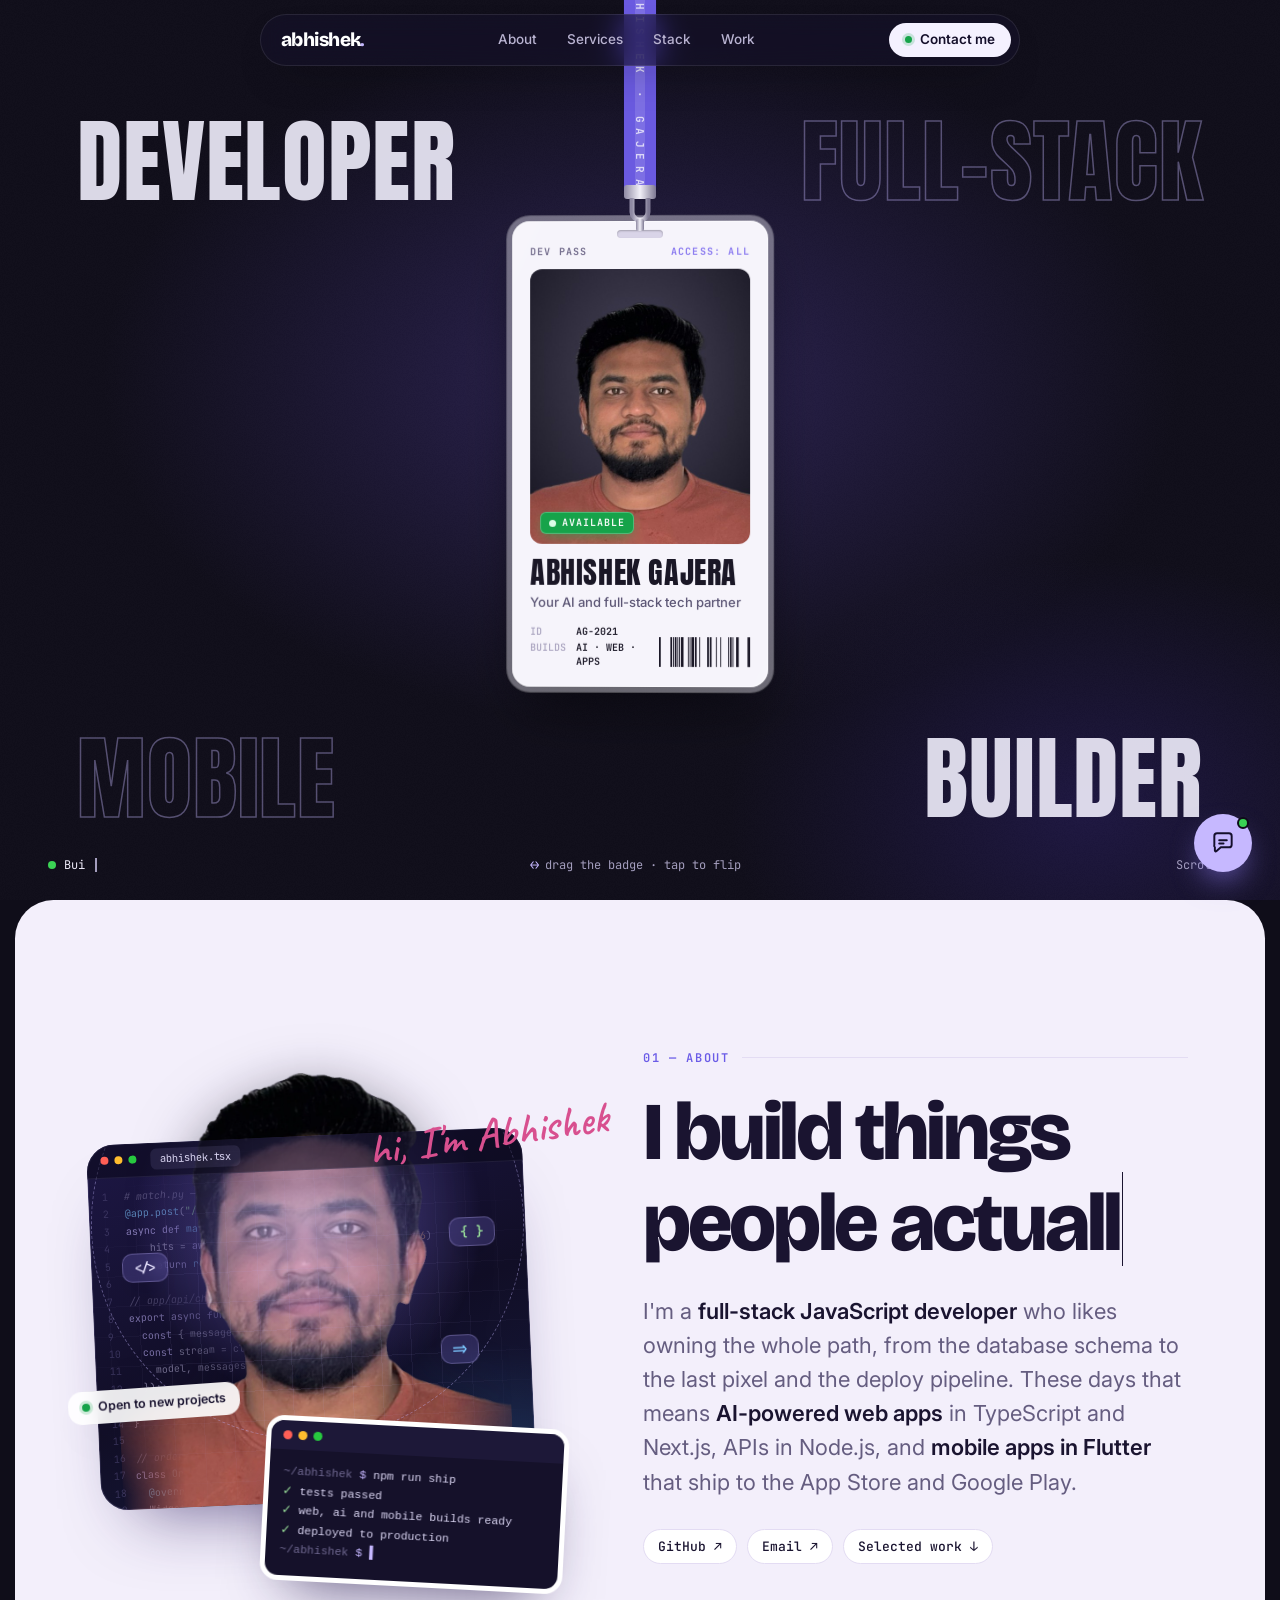
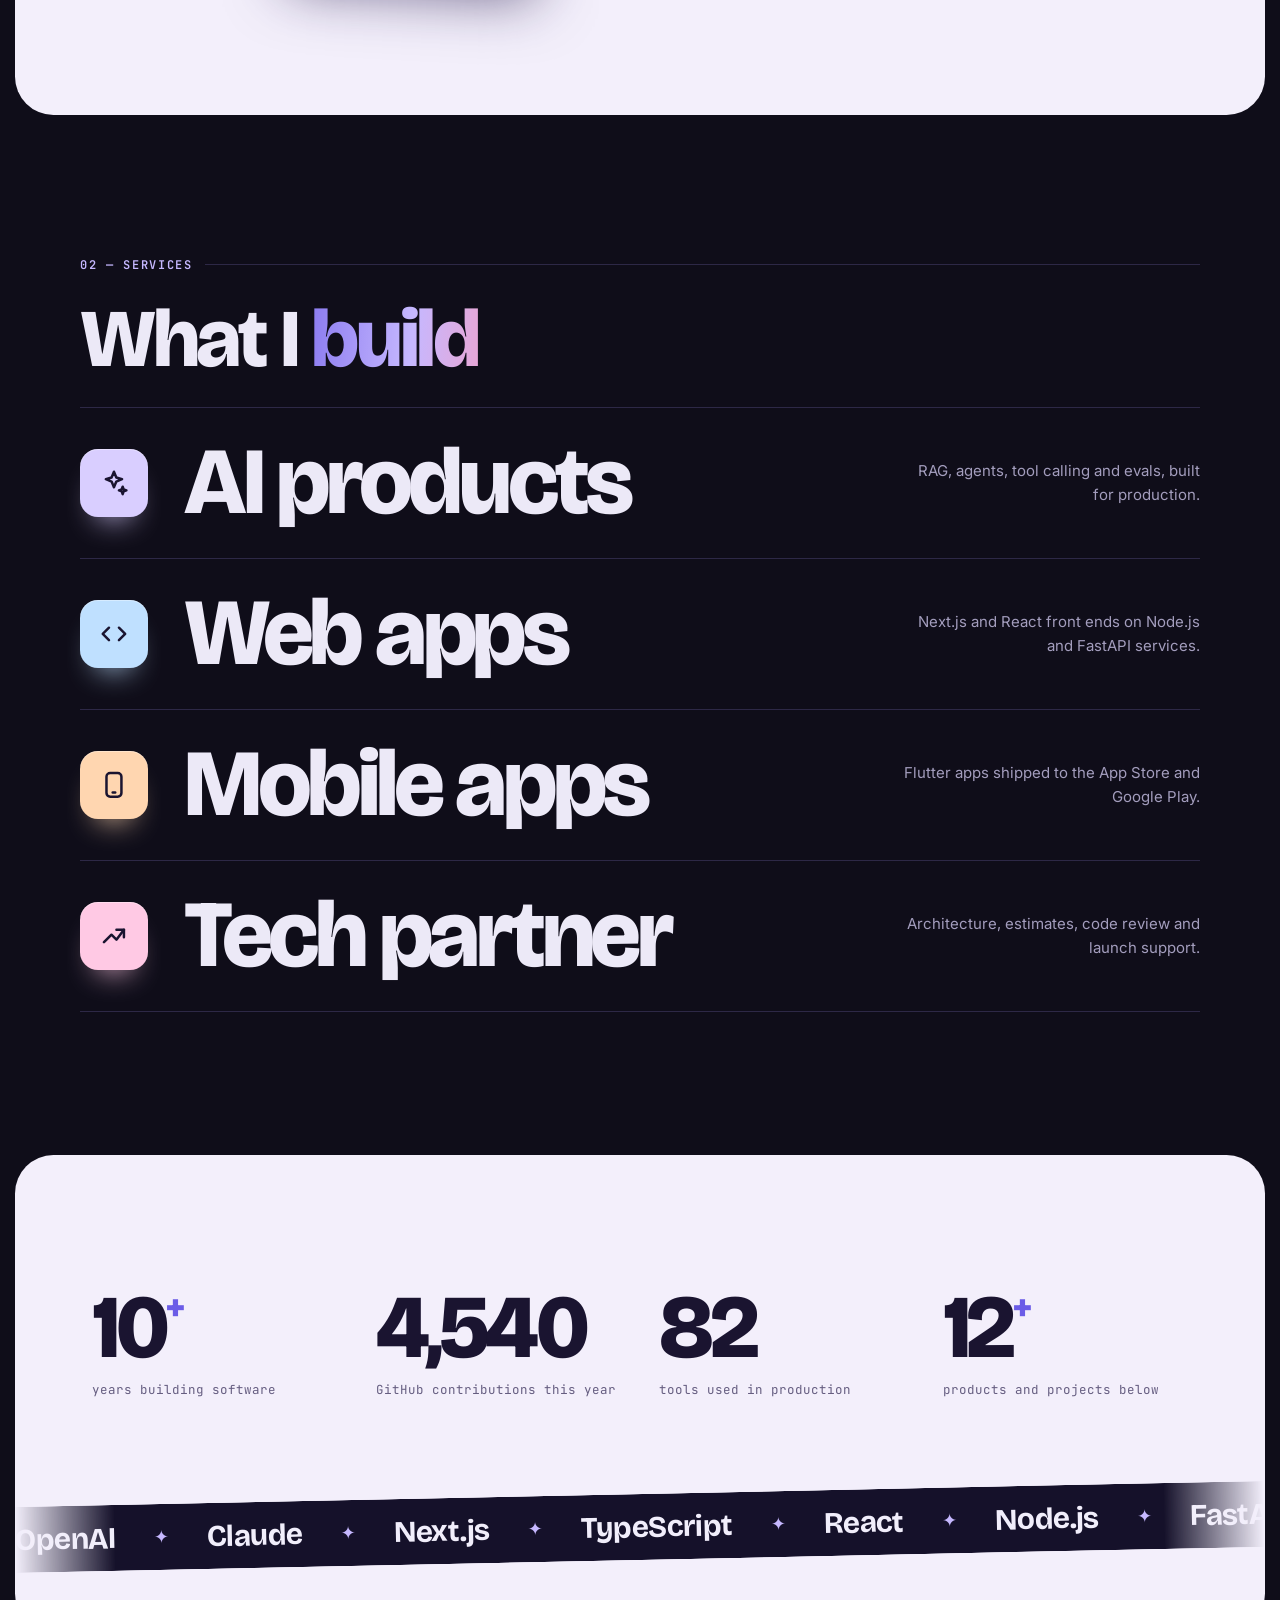
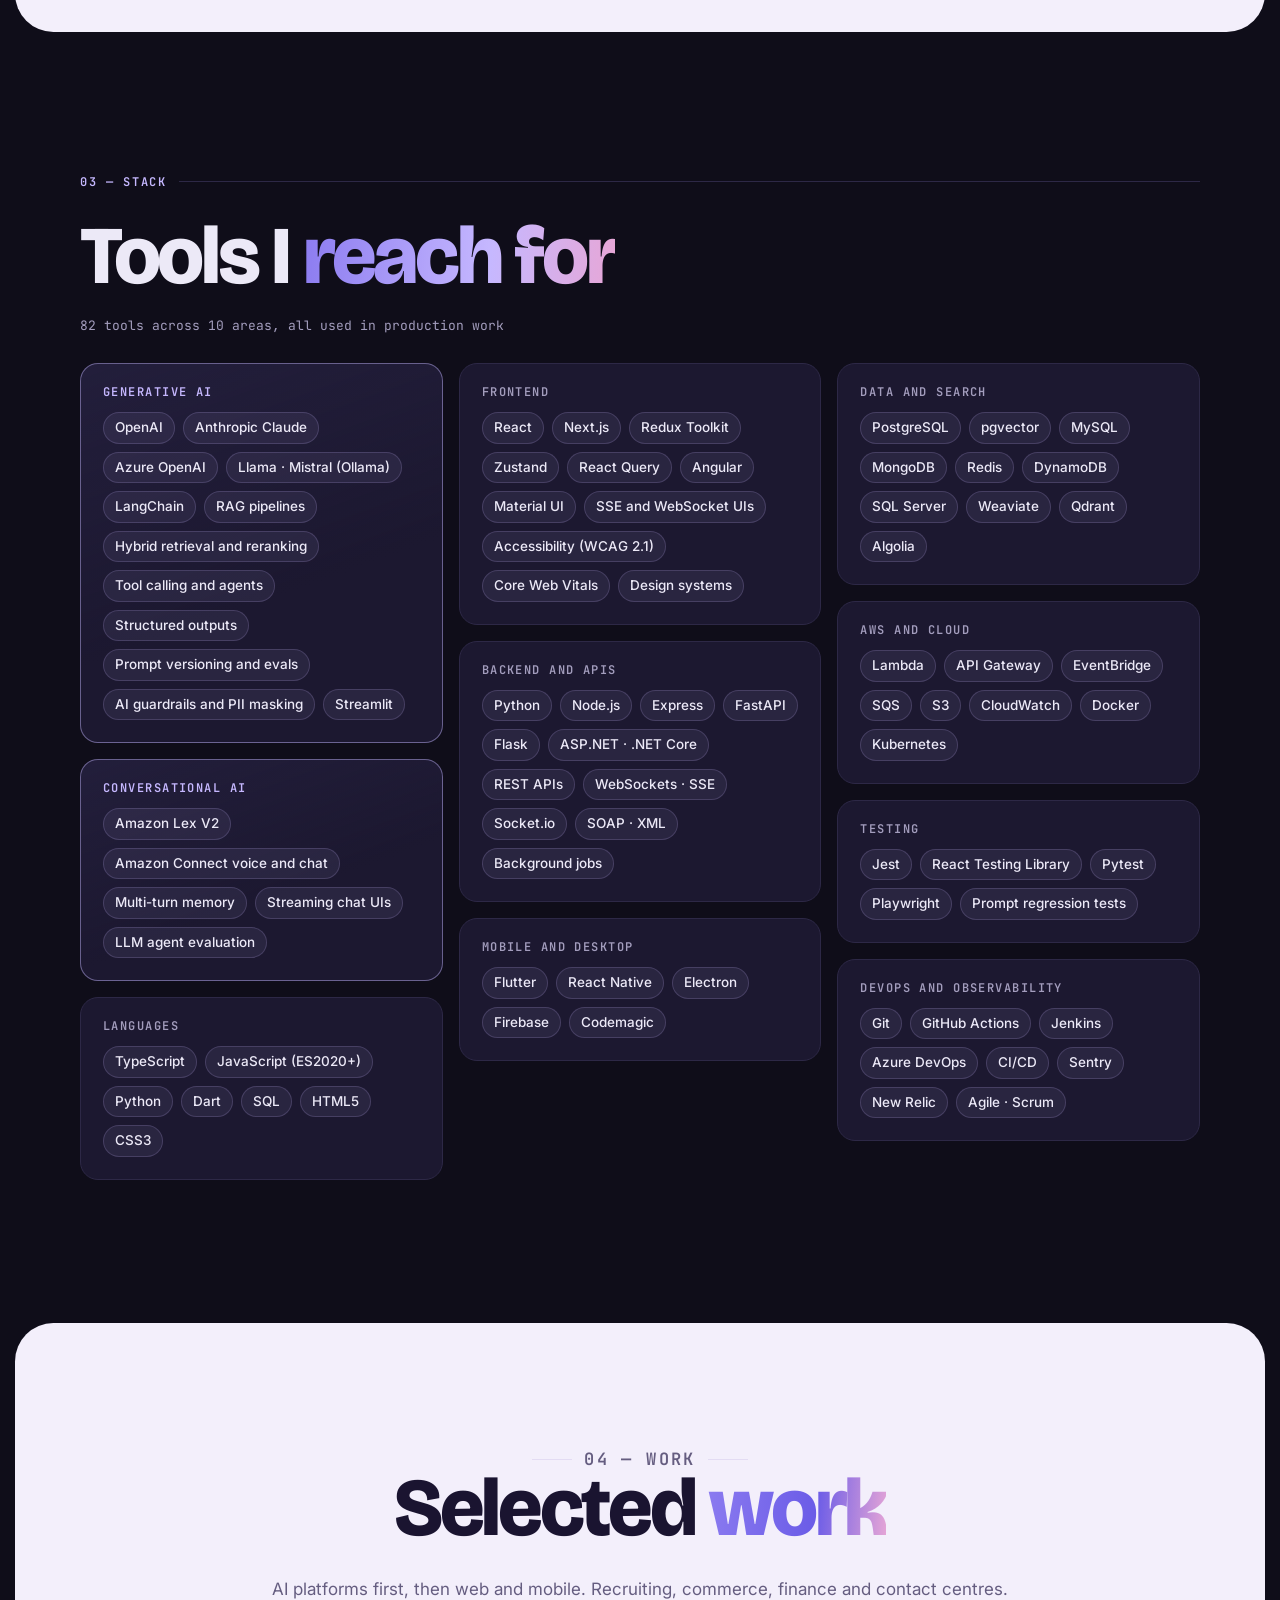
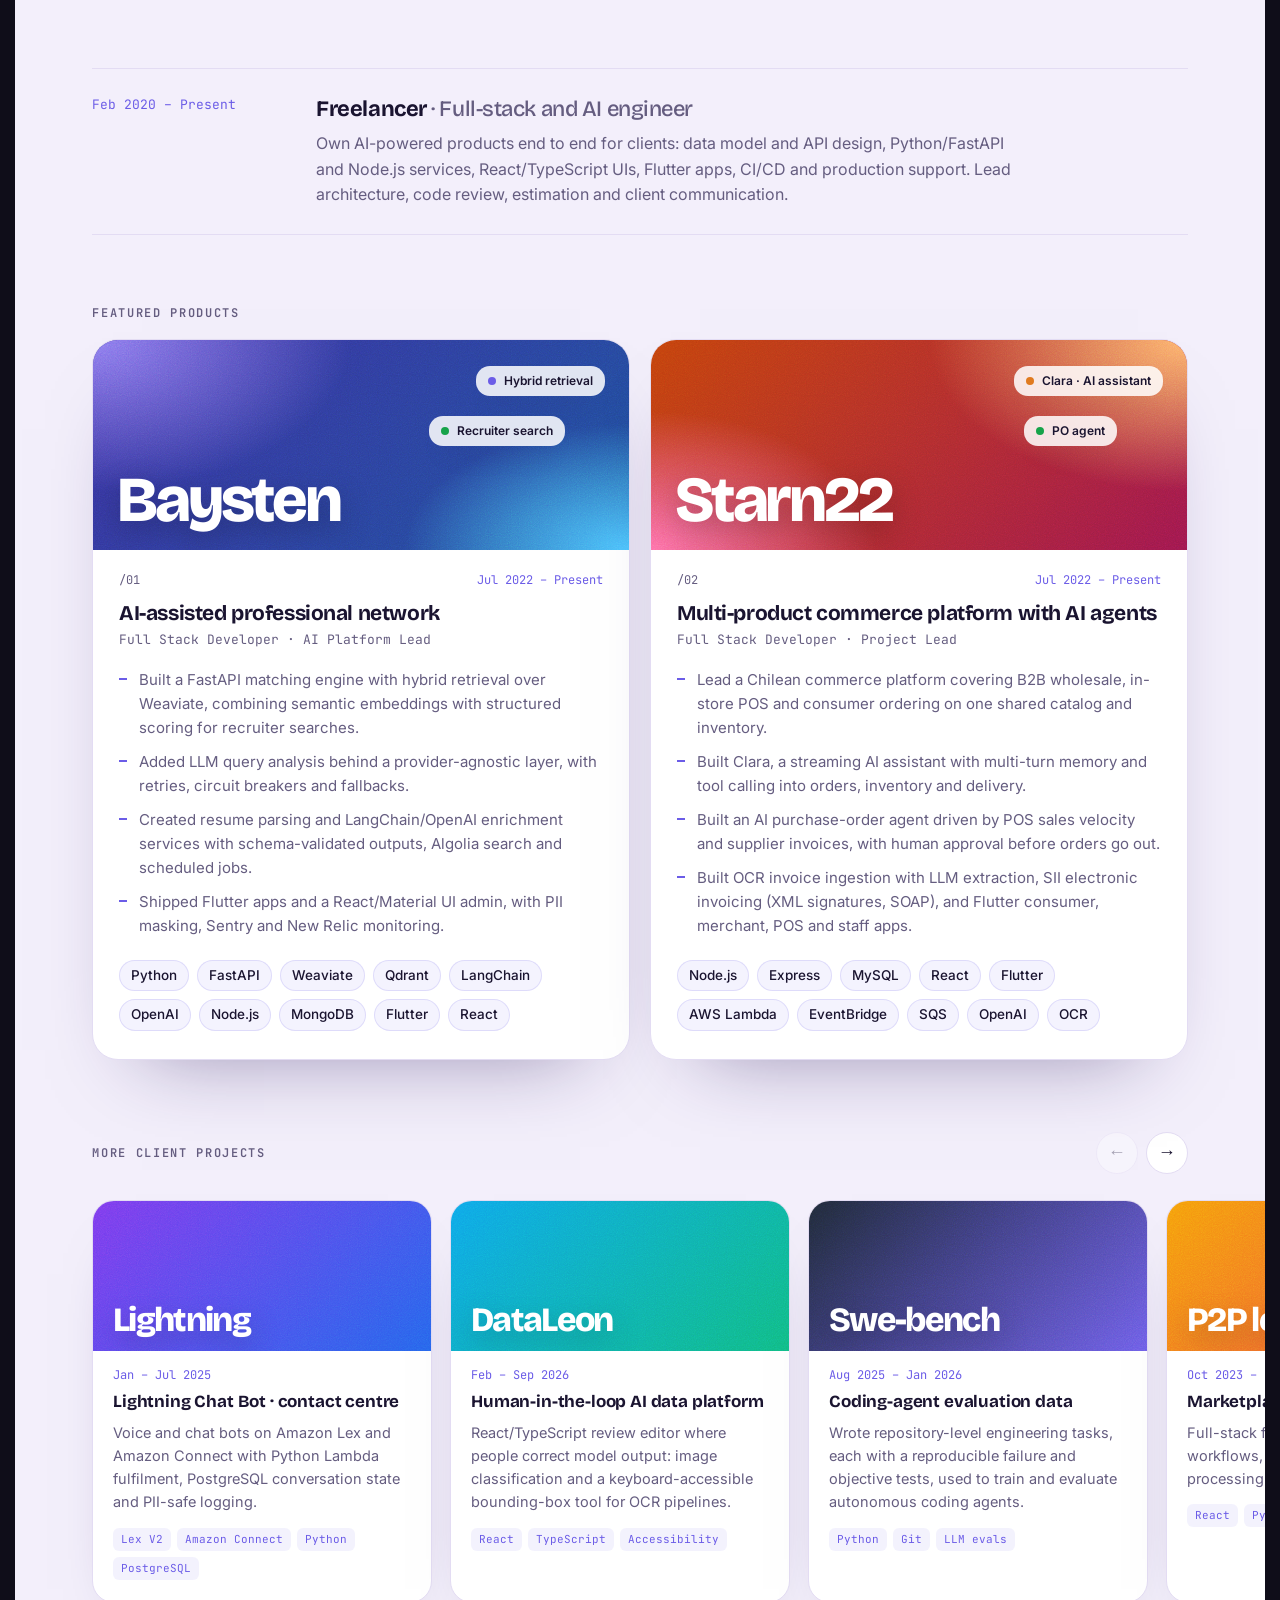
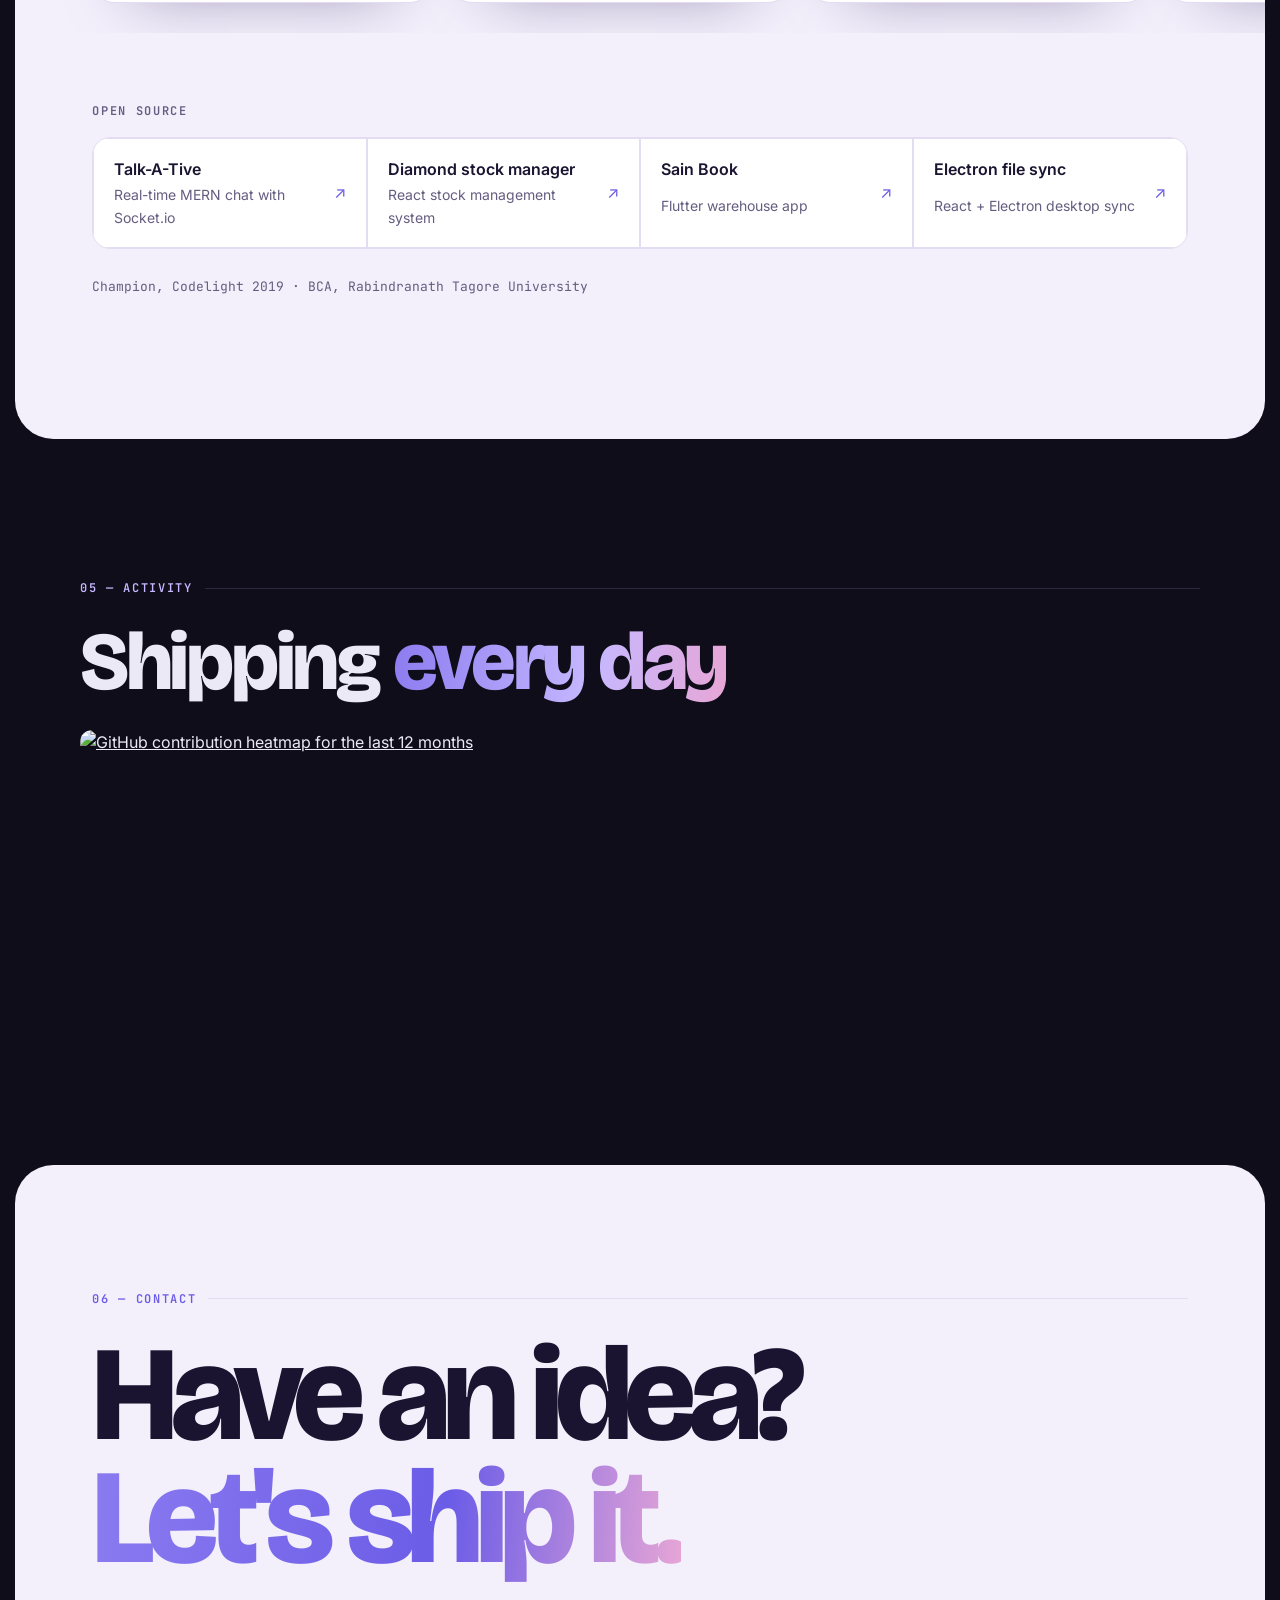
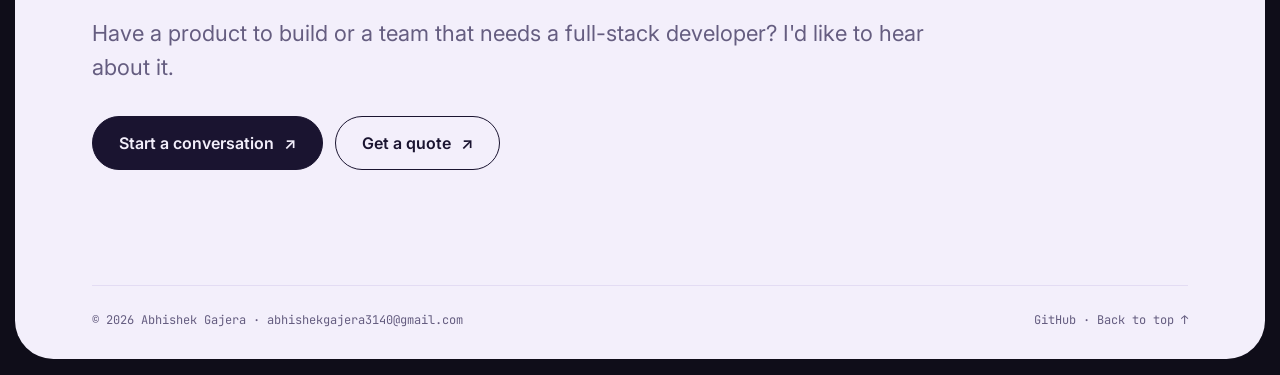
==== commit 9c02c4e8: "Put portrait in a code-editor scene and auto-flip the badge The about photo is now a cut-out standin" ====
--- a/index.html
+++ b/index.html
@@ -284,16 +284,99 @@
 
 /* about */
 .about-grid { display: grid; grid-template-columns: 1fr 1.15fr; gap: clamp(36px, 6vw, 88px); align-items: center; }
-.collage { position: relative; padding: 0 8% 18% 0; }
-.collage .photo-card {
-  position: relative; border-radius: 28px; overflow: hidden; aspect-ratio: 1;
-  box-shadow: 0 40px 70px -40px rgba(40, 24, 90, .55);
-  transform: rotate(-2.5deg);
-}
-.collage .photo-card img { width: 100%; height: 100%; object-fit: cover; display: block; transform: scale(1.08); transition: transform 1.6s var(--ease); }
-.collage.in .photo-card img { transform: none; }
+.collage { position: relative; padding: 8% 8% 18% 0; --px: 0; --py: 0; }
+/* Cut-out portrait standing in front of a dark editor full of the code I
+   write; the head breaks out of the top of the frame and the layers drift
+   apart with the cursor. */
+.collage .photo-card { position: relative; aspect-ratio: 1; transform: rotate(-2.5deg); }
+.scene {
+  position: absolute; inset: 16% 0 0 0; border-radius: 28px; overflow: hidden;
+  background:
+    radial-gradient(70% 60% at 85% 100%, rgba(76, 195, 255, .18), transparent 70%),
+    linear-gradient(160deg, #1d1745 0%, #110e26 55%, #161a3d 100%);
+  box-shadow: 0 40px 70px -40px rgba(40, 24, 90, .7), inset 0 0 0 1px rgba(198, 184, 255, .16);
+}
+.scene::before { /* faint grid fading out from the centre */
+  content: ""; position: absolute; inset: -10%; z-index: 1; pointer-events: none;
+  background:
+    repeating-linear-gradient(0deg, rgba(198, 184, 255, .07) 0 1px, transparent 1px 30px),
+    repeating-linear-gradient(90deg, rgba(198, 184, 255, .07) 0 1px, transparent 1px 30px);
+  -webkit-mask-image: radial-gradient(closest-side, #000 40%, transparent);
+  mask-image: radial-gradient(closest-side, #000 40%, transparent);
+  transform: translate(calc(var(--px) * -10px), calc(var(--py) * -10px));
+  transition: transform .8s var(--ease);
+}
+.scene-bar {
+  position: absolute; inset: 0 0 auto 0; z-index: 3; height: 34px;
+  display: flex; align-items: center; gap: 6px; padding: 0 14px;
+  background: rgba(10, 8, 24, .55); border-bottom: 1px solid rgba(198, 184, 255, .1);
+  font: 10.5px/1 var(--mono); color: #8f88b3;
+}
+.scene-bar i { width: 8px; height: 8px; border-radius: 50%; background: #ff5f56; }
+.scene-bar i:nth-child(2) { background: #ffbd2e; }
+.scene-bar i:nth-child(3) { background: #27c93f; margin-right: 8px; }
+.scene-bar b { font-weight: 400; color: #d9d4f1; padding: 5px 9px; border-radius: 6px; background: rgba(198, 184, 255, .1); }
+.codewall { /* the editor scrolling slowly behind me */
+  position: absolute; inset: 34px 0 0 0; overflow: hidden;
+  -webkit-mask-image: radial-gradient(60% 55% at 50% 38%, rgba(0,0,0,.25), #000 75%);
+  mask-image: radial-gradient(60% 55% at 50% 38%, rgba(0,0,0,.25), #000 75%);
+  transform: translate(calc(var(--px) * -6px), calc(var(--py) * -6px));
+  transition: transform .8s var(--ease);
+}
+.codewall pre {
+  margin: 0; padding: 10px 14px; white-space: pre; opacity: .62;
+  font: clamp(8.5px, .78vw, 10.5px)/1.75 var(--mono); color: #b9b3d6;
+  animation: codeScroll 46s linear infinite;
+}
+.codewall .ln { display: inline-block; width: 2.2em; color: #4f4876; user-select: none; }
+.codewall .k { color: #c6b8ff; } .codewall .s { color: #9be29b; } .codewall .f { color: #7cc7ff; }
+.codewall .c { color: #6f6890; font-style: italic; } .codewall .n { color: #ffb86b; } .codewall .ok { color: #39d353; }
+@keyframes codeScroll { to { transform: translateY(-50%); } }
+.scene .glow { /* violet light behind the head, with an orbit ring */
+  position: absolute; left: 50%; top: 24%; z-index: 2; width: 80%; aspect-ratio: 1; translate: -50% -50%;
+  border-radius: 50%;
+  background: radial-gradient(closest-side, rgba(198, 184, 255, .55), rgba(139, 123, 240, .28) 55%, transparent);
+  transform: translate(calc(var(--px) * -16px), calc(var(--py) * -16px));
+  transition: transform .8s var(--ease);
+}
+.scene .glow::after {
+  content: ""; position: absolute; inset: -12%; border-radius: 50%;
+  border: 1.5px dashed rgba(198, 184, 255, .4);
+  animation: spin 40s linear infinite;
+}
+@keyframes spin { to { transform: rotate(1turn); } }
+.scene .tok { /* floating code tokens */
+  position: absolute; z-index: 3; padding: 7px 10px; border-radius: 10px;
+  font: 600 13px/1 var(--mono); color: #e9e4ff;
+  background: rgba(139, 123, 240, .22); border: 1px solid rgba(198, 184, 255, .3);
+  backdrop-filter: blur(6px); -webkit-backdrop-filter: blur(6px);
+  box-shadow: 0 10px 24px -12px rgba(0, 0, 0, .6);
+  animation: float 6s ease-in-out infinite;
+}
+.scene .tok:nth-of-type(2) { animation-delay: -2s; color: #9be29b; }
+.scene .tok:nth-of-type(3) { animation-delay: -4s; color: #7cc7ff; }
+.collage .me {
+  position: absolute; left: 5%; bottom: 0; width: 90%; height: auto; display: block;
+  /* Head rises out of the frame; the shoulders melt into the scene. */
+  -webkit-mask-image: linear-gradient(#000 52%, transparent 97%), linear-gradient(90deg, transparent, #000 16%, #000 84%, transparent);
+  mask-image: linear-gradient(#000 52%, transparent 97%), linear-gradient(90deg, transparent, #000 16%, #000 84%, transparent);
+  filter: drop-shadow(0 18px 30px rgba(10, 6, 30, .55));
+  transform: translate(calc(var(--px) * 8px), calc(var(--py) * 6px)) scale(1.04);
+  transform-origin: 50% 100%;
+  transition: transform 1.4s var(--ease);
+}
+.collage.in .me { transform: translate(calc(var(--px) * 8px), calc(var(--py) * 6px)); }
+.collage .status-chip {
+  position: absolute; left: -5%; bottom: 30%; z-index: 3;
+  display: inline-flex; align-items: center; gap: 8px; padding: 10px 14px; border-radius: 14px;
+  font: 600 12.5px/1 var(--sans); color: #1a1430; background: rgba(255, 255, 255, .9);
+  backdrop-filter: blur(8px); -webkit-backdrop-filter: blur(8px);
+  box-shadow: 0 18px 34px -16px rgba(40, 24, 90, .55);
+  transform: rotate(-4deg); animation: float 6s ease-in-out infinite;
+}
+.collage .status-chip i { width: 8px; height: 8px; border-radius: 50%; background: #16a34a; box-shadow: 0 0 0 3px rgba(22, 163, 74, .2); }
 .collage .script {
-  position: absolute; top: 6%; right: -2%; z-index: 2;
+  position: absolute; top: 15%; right: -9%; z-index: 2;
   font: 600 clamp(30px, 3.4vw, 44px)/1 "Caveat", cursive; color: #d8508f; transform: rotate(-8deg);
 }
 .code-card {
@@ -582,7 +665,7 @@
 @media (prefers-reduced-motion: reduce) {
   html { scroll-behavior: auto; }
   .word, .hint, .reveal, .focus > * { animation: none; opacity: 1; transform: none; filter: none; transition: none; }
-  .hero-foot .dot, .badge .photo .tag i, .caret, .cover .pill, .marquee-track { animation: none; }
+  .hero-foot .dot, .badge .photo .tag i, .caret, .cover .pill, .marquee-track, .scene .glow::after, .scene .tok, .codewall pre, .collage .status-chip { animation: none; }
   .flipper { transition-duration: .01s; }
 }
 </style>
@@ -676,7 +759,18 @@
     <div class="wrap about-grid">
       <div class="collage reveal" id="collage">
         <span class="script" aria-hidden="true">hi, I'm Abhishek</span>
-        <div class="photo-card"><img src="assets/profile-square.jpg" alt="Abhishek Gajera" width="1080" height="1080" loading="lazy"></div>
+        <div class="photo-card">
+          <div class="scene" aria-hidden="true">
+            <div class="scene-bar"><i></i><i></i><i></i><b>abhishek.tsx</b></div>
+            <div class="codewall"><pre id="codewall"></pre></div>
+            <span class="glow"></span>
+            <i class="tok" style="left:7%;top:30%">&lt;/&gt;</i>
+            <i class="tok" style="right:7%;top:24%">{ }</i>
+            <i class="tok" style="right:12%;top:56%">=&gt;</i>
+          </div>
+          <img class="me" src="assets/me-cutout.webp" alt="Abhishek Gajera" width="900" height="1125" loading="lazy">
+        </div>
+        <span class="status-chip" aria-hidden="true"><i></i>Open to new projects</span>
         <div class="code-card" aria-hidden="true">
           <header><i></i><i></i><i></i></header>
           <pre id="code"></pre>
@@ -994,13 +1088,12 @@
   const h2Text = document.getElementById("type-h2-text");
   const code = document.getElementById("code");
   const snippet = [
-    ['<span class="c">// abhishek.ts</span>', ""],
-    ['<span class="k">const</span> me = {', ""],
-    ['  role: <span class="s">"full-stack + AI"</span>,', ""],
-    ['  ships: [<span class="s">"web"</span>, <span class="s">"ai"</span>, <span class="s">"mobile"</span>],', ""],
-    ['  available: <span class="k">true</span>,', ""],
-    ["};", ""],
-  ].map((l) => l[0]);
+    '<span class="c">~/abhishek</span> <span class="k">$</span> npm run ship',
+    '<span class="s">✓</span> tests passed',
+    '<span class="s">✓</span> web, ai and mobile builds ready',
+    '<span class="s">✓</span> deployed to production',
+    '<span class="c">~/abhishek</span> <span class="k">$</span> <span class="k">▍</span>',
+  ];
   const runAbout = async () => {
     const text = "I build things people actually use.";
     if (reduce) { h2Text.textContent = text; code.innerHTML = snippet.join("\n"); return; }
@@ -1026,6 +1119,57 @@
   }, { threshold: 0.12 });
   document.querySelectorAll(".reveal, .focus").forEach((el) => io.observe(el));
   if (reduce) document.querySelectorAll(".reveal, .focus").forEach((el) => el.classList.add("in"));
+
+  // About portrait backdrop: an editor scrolling through code from my stack.
+  // Each line is [tokens], where a token is "text" or [class, "text"].
+  const wall = [
+    [["c", "# match.py — hybrid retrieval over Weaviate"]],
+    [["f", "@app.post"], "(", ["s", '"/match"'], ")"],
+    [["k", "async def "], ["f", "match"], "(q: Query):"],
+    ["    hits = ", ["k", "await "], "weaviate.hybrid(q.text, alpha=", ["n", "0.6"], ")"],
+    ["    ", ["k", "return "], ["f", "rerank"], "(hits, q.filters)"],
+    [""],
+    [["c", "// app/api/chat/route.ts"]],
+    [["k", "export async function "], ["f", "POST"], "(req: Request) {"],
+    ["  ", ["k", "const "], "{ messages } = ", ["k", "await "], "req.", ["f", "json"], "();"],
+    ["  ", ["k", "const "], "stream = claude.messages.", ["f", "stream"], "({"],
+    ["    model, messages, tools,"],
+    ["  });"],
+    ["  ", ["k", "return new "], ["f", "Response"], "(stream.", ["f", "toReadableStream"], "());"],
+    ["}"],
+    [""],
+    [["c", "// order_card.dart"]],
+    [["k", "class "], ["f", "OrderCard "], ["k", "extends "], "StatelessWidget {"],
+    ["  ", ["f", "@override"]],
+    ["  Widget ", ["f", "build"], "(BuildContext context) =>"],
+    ["      ", ["f", "Card"], "(child: ", ["f", "Text"], "(order.total.", ["f", "format"], "()));"],
+    ["}"],
+    [""],
+    [["c", "-- schema.sql"]],
+    [["k", "CREATE INDEX "], "ON docs ", ["k", "USING "], "hnsw (embedding vector_cosine_ops);"],
+    [""],
+    [["n", "$ "], "git commit -m ", ["s", '"ship it"']],
+    [["n", "$ "], "flutter build ipa --release"],
+    [["ok", "✓ "], "Deployed to production"],
+    [""],
+  ];
+  const esc = (t) => t.replace(/&/g, "&amp;").replace(/</g, "&lt;");
+  const wallHtml = wall.map((line, i) =>
+    `<span class="ln">${i + 1}</span>` + line.map((t) => (typeof t === "string" ? esc(t) : `<span class="${t[0]}">${esc(t[1])}</span>`)).join("")
+  ).join("\n");
+  // Two copies so the scroll can loop without a seam.
+  document.getElementById("codewall").innerHTML = wallHtml + "\n" + wallHtml;
+
+  // About portrait: the scene and the cut-out drift apart with the cursor.
+  const collage = document.getElementById("collage");
+  if (!reduce && matchMedia("(hover: hover)").matches) {
+    collage.addEventListener("pointermove", (e) => {
+      const r = collage.getBoundingClientRect();
+      collage.style.setProperty("--px", ((e.clientX - r.left) / r.width * 2 - 1).toFixed(3));
+      collage.style.setProperty("--py", ((e.clientY - r.top) / r.height * 2 - 1).toFixed(3));
+    });
+    collage.addEventListener("pointerleave", () => { collage.style.setProperty("--px", 0); collage.style.setProperty("--py", 0); });
+  }
 
   // Cursor spotlight on the featured cards.
   document.querySelectorAll(".case").forEach((c) => c.addEventListener("pointermove", (e) => {
@@ -1229,11 +1373,21 @@
 
   // Flip between the ID side and the "what I do" side. Only the card face
   // turns; the rope and swing are left exactly as they are.
+  // It also turns over on its own: the photo side stays up a little longer
+  // than the back. While someone holds the card, the timer waits.
+  const dwell = () => (badge.classList.contains("flipped") ? 4000 : 6000);
+  let nextFlip = performance.now() + 4500;
   const flip = () => {
     const on = badge.classList.toggle("flipped");
     faces[0].setAttribute("aria-hidden", String(on));
     faces[1].setAttribute("aria-hidden", String(!on));
-  };
+    nextFlip = performance.now() + dwell();
+  };
+  if (!reduce) setInterval(() => {
+    const now = performance.now();
+    if (down || dragging || document.hidden) { nextFlip = Math.max(nextFlip, now + 1500); return; }
+    if (now >= nextFlip) flip();
+  }, 200);
   card.addEventListener("keydown", (e) => {
     if (e.key === "Enter" || e.key === " ") { e.preventDefault(); flip(); }
   });
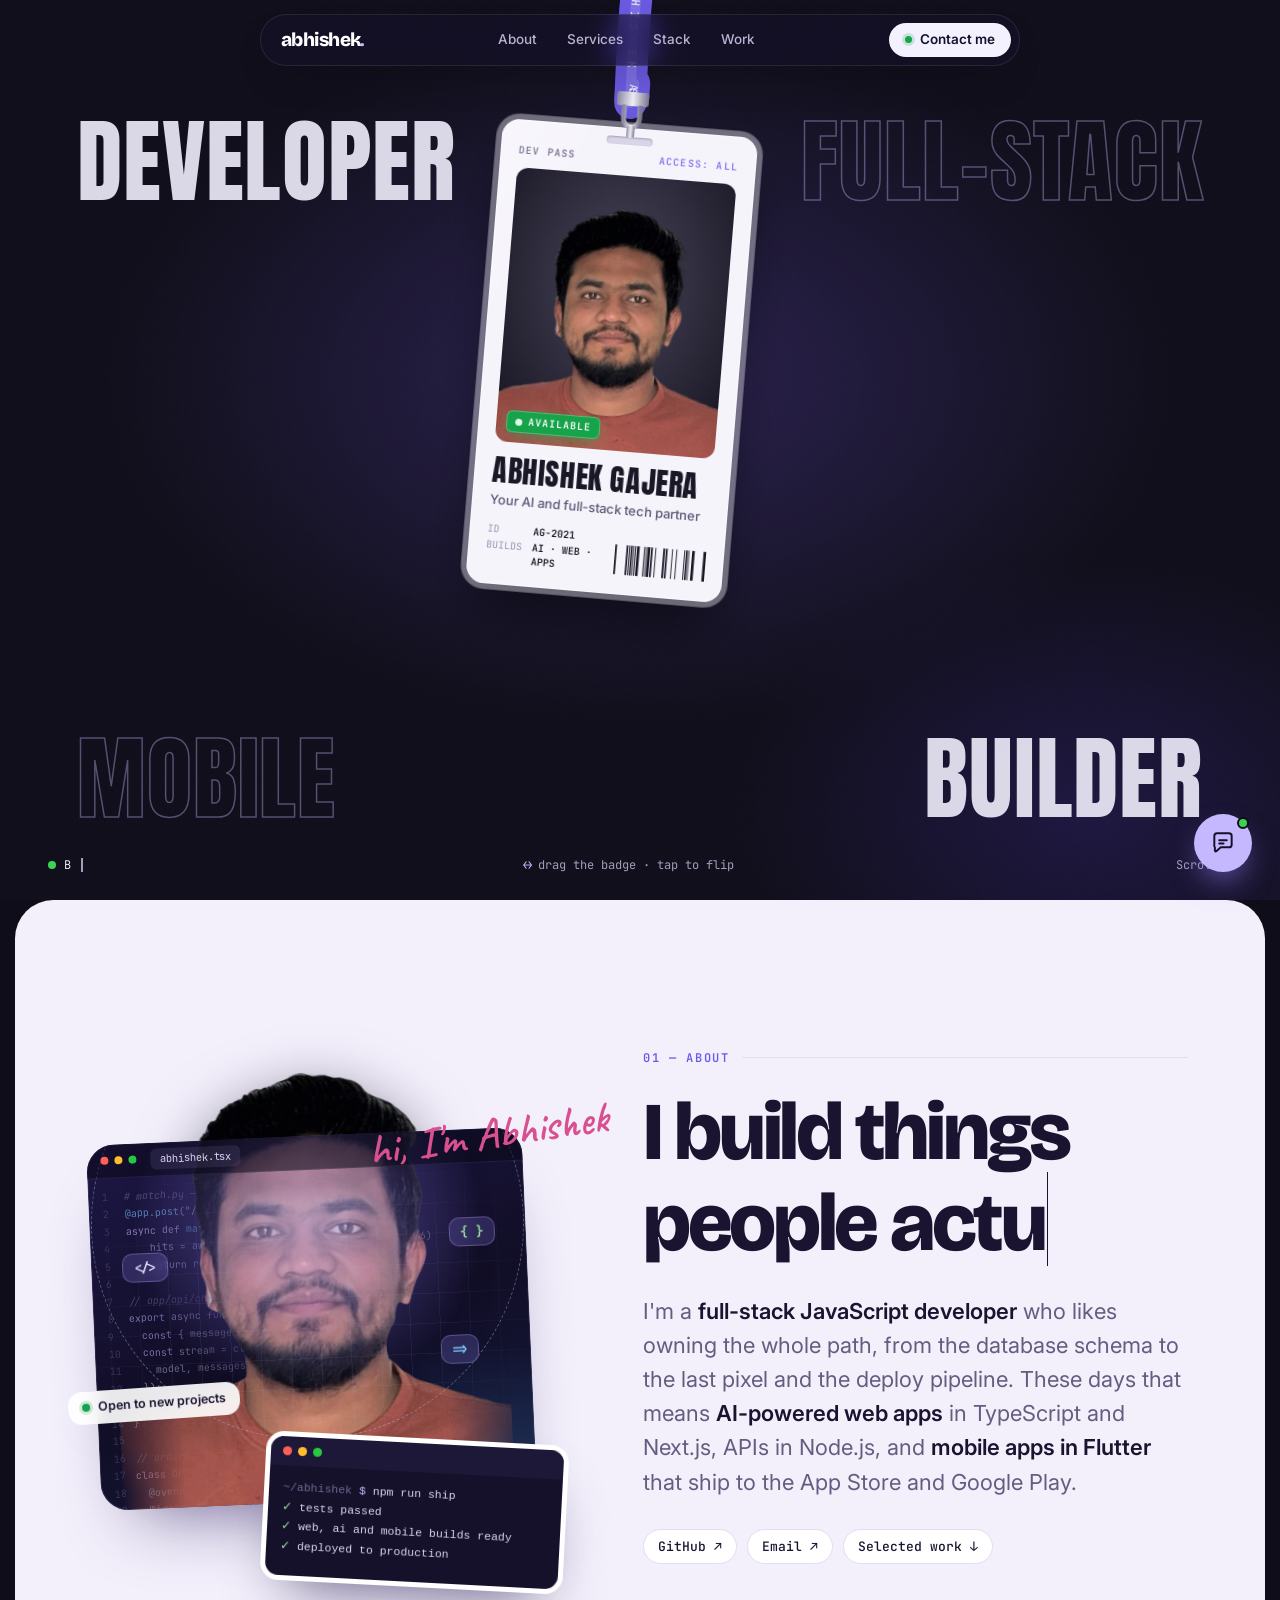
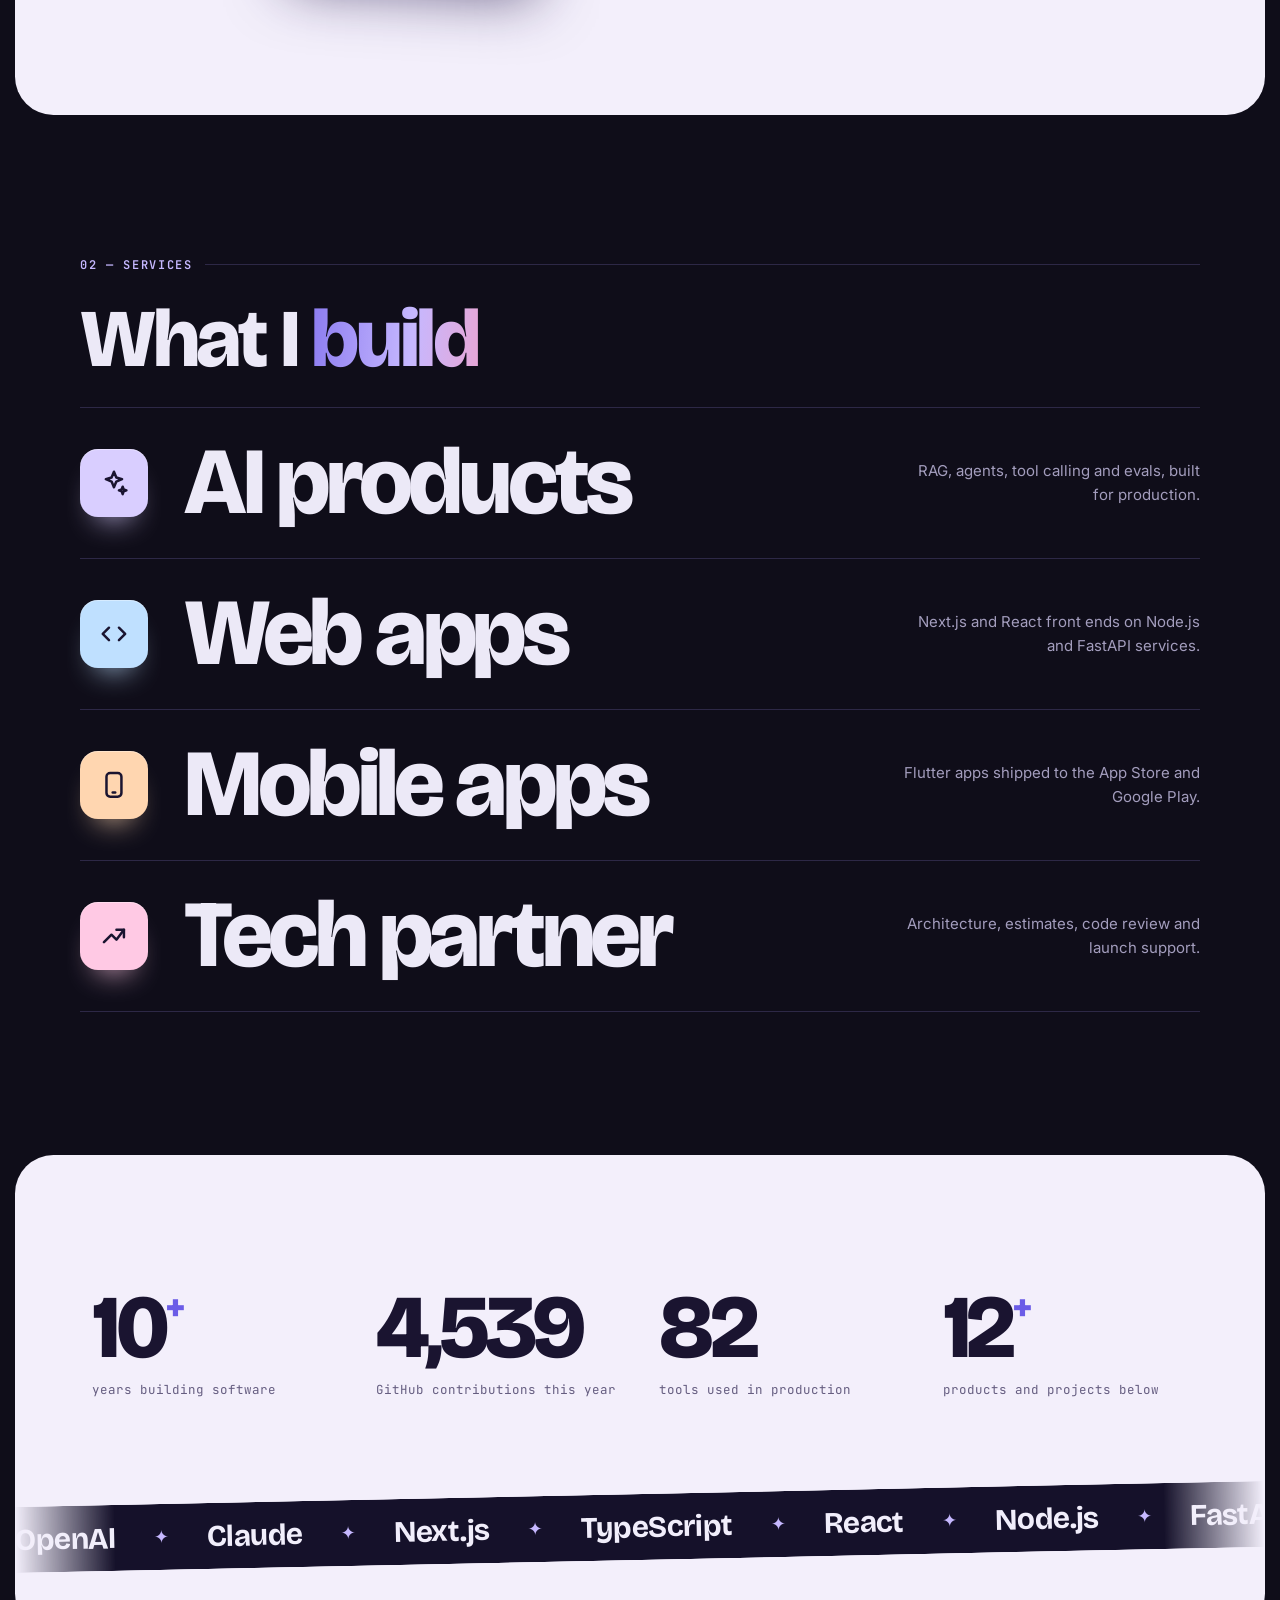
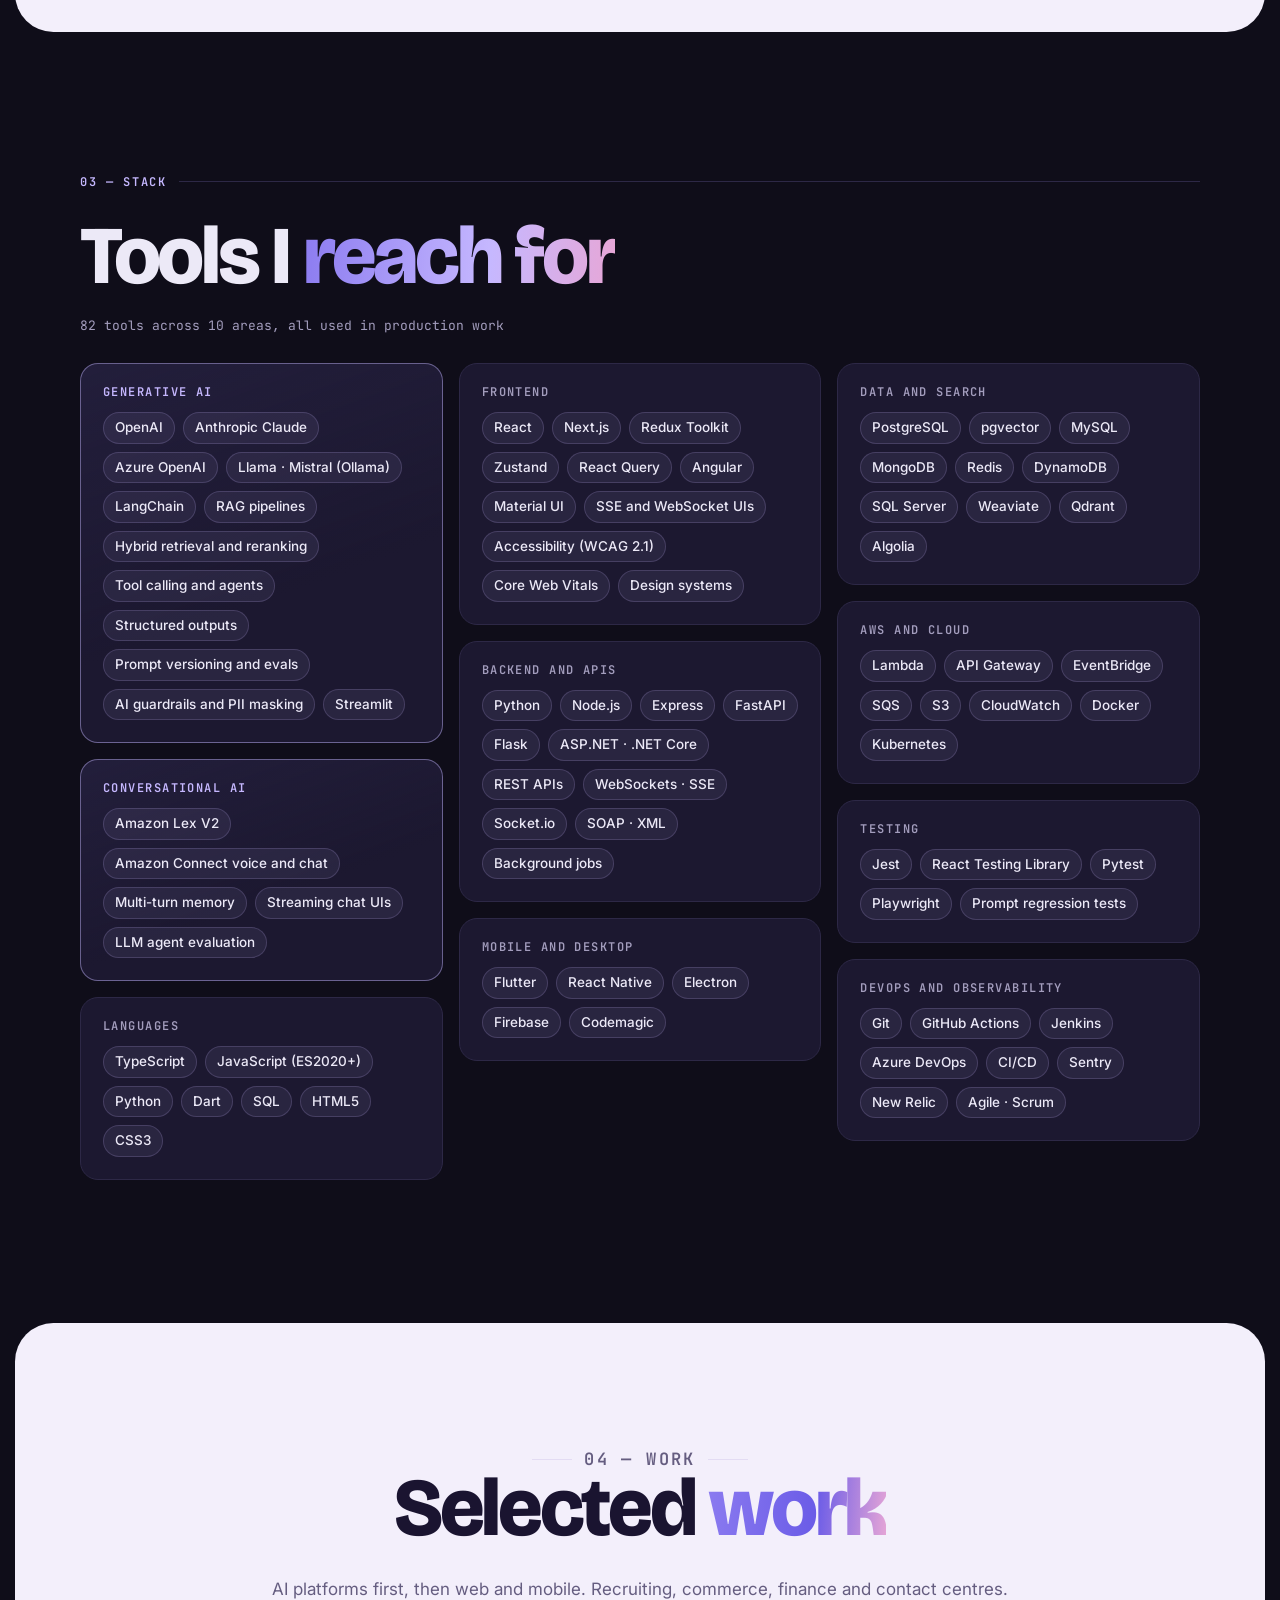
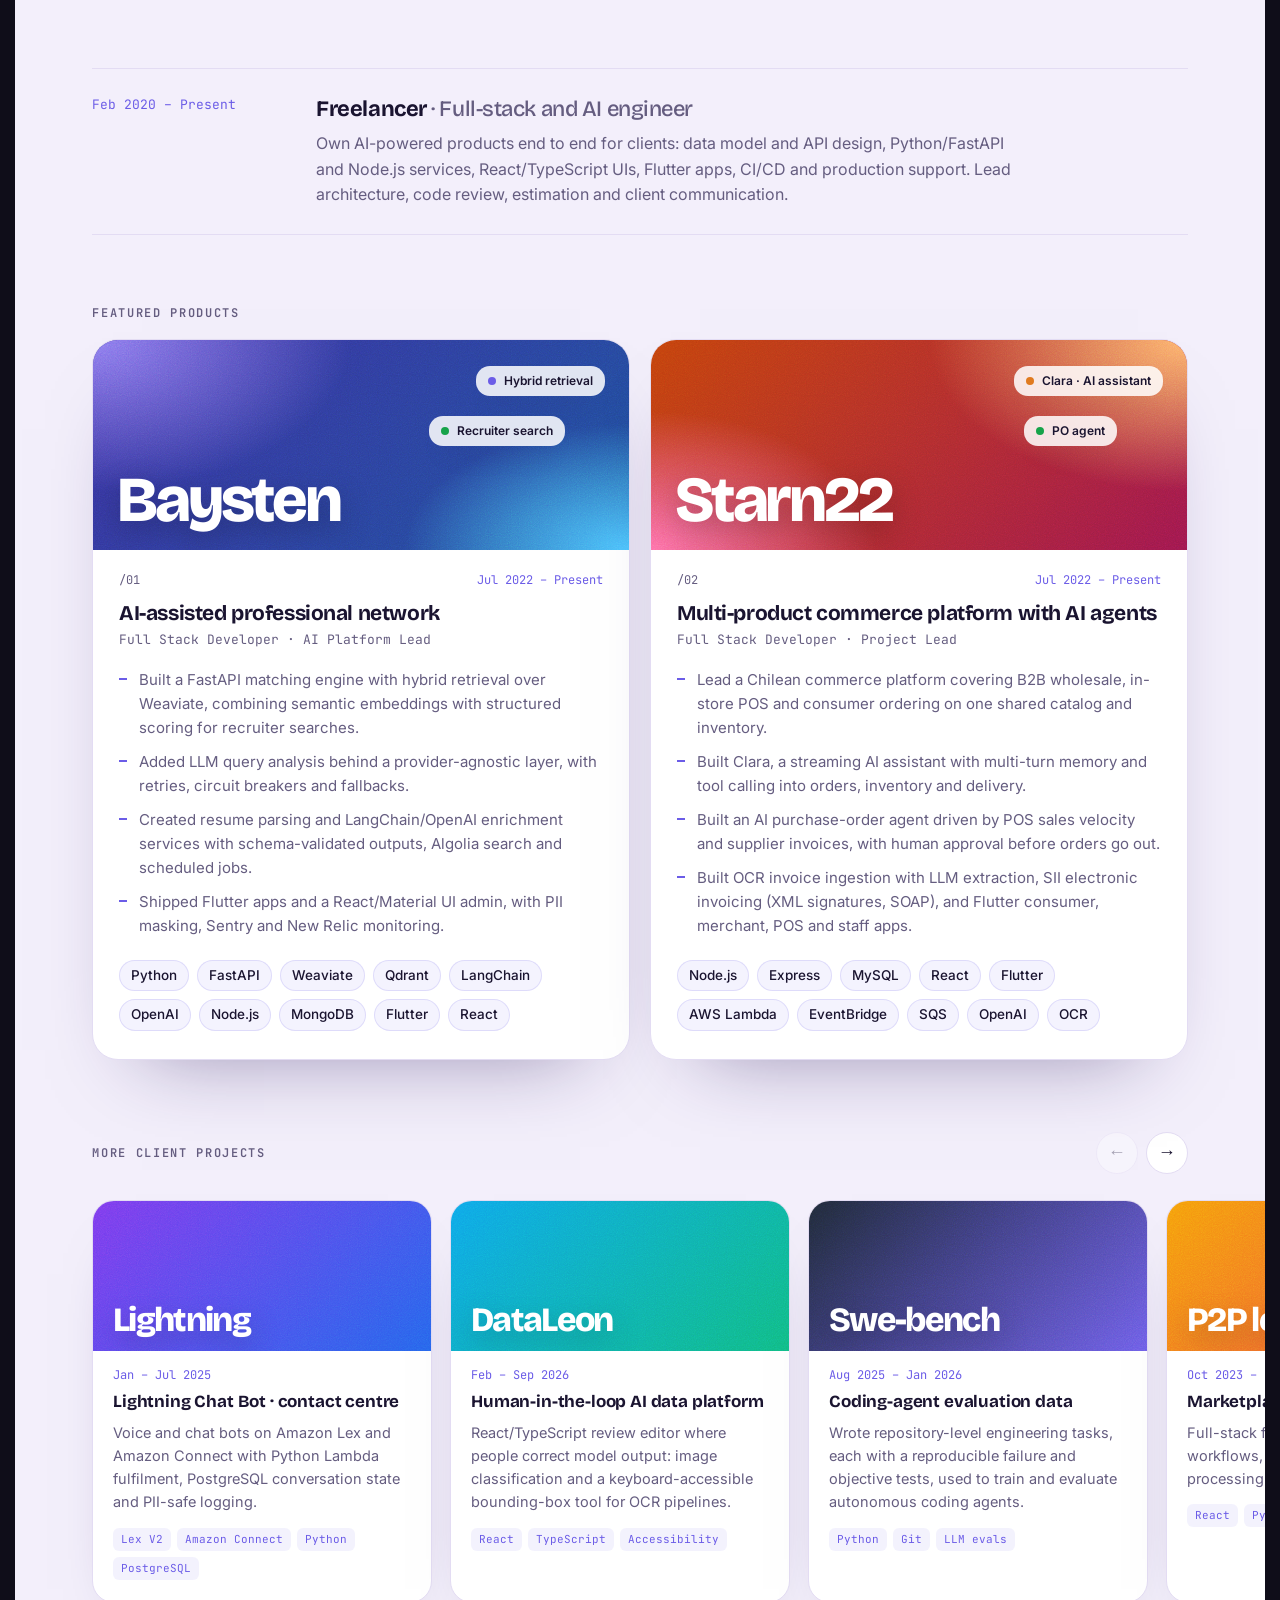
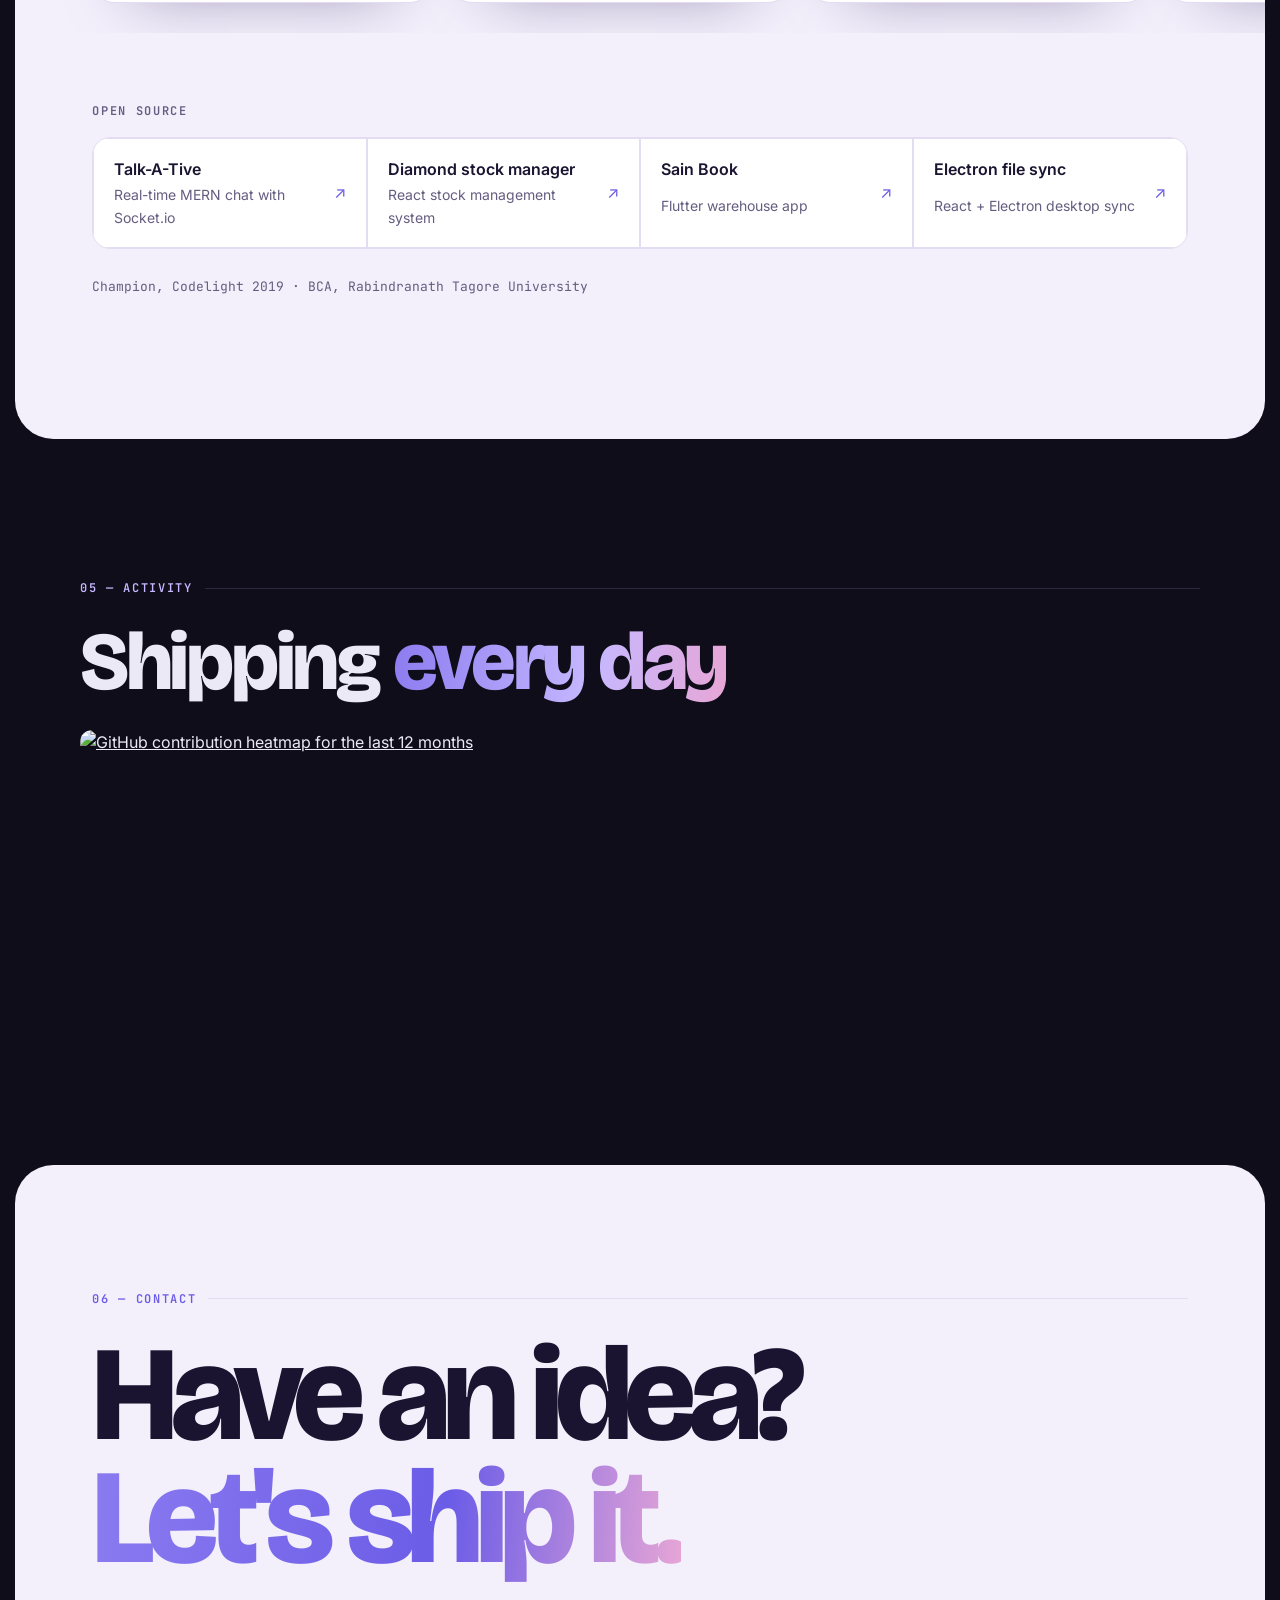
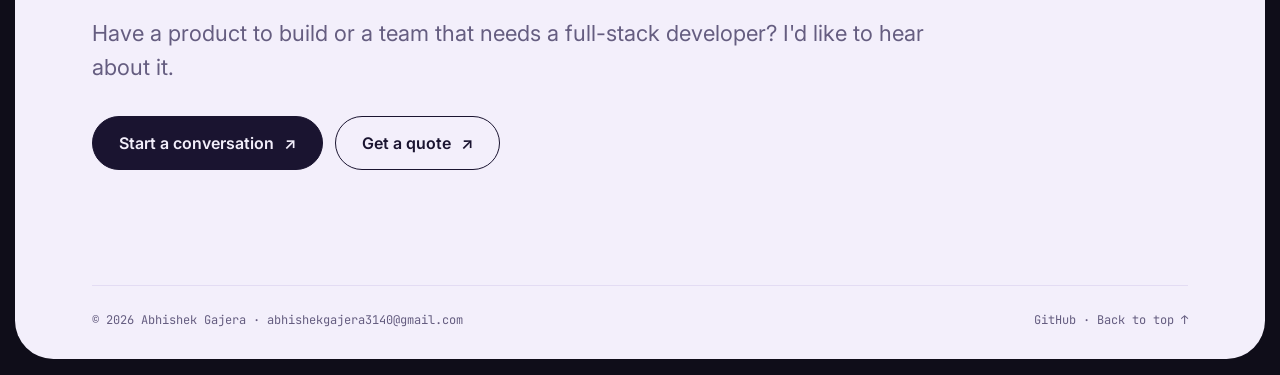
==== commit 79fb2974: "Restore the badge's drop-in swing on page load A resize during load (fonts, scrollbar, a browser bar" ====
--- a/index.html
+++ b/index.html
@@ -1256,18 +1256,24 @@
   let down = null, travel = 0; // for telling a tap from a drag
   const W_CLIP = 0.4, W_CARD = 0.4; // card particles are heavier than rope points
 
-  const layout = (swingAngle = 0) => {
+  const fit = () => {
     const w = hero.clientWidth, h = hero.clientHeight;
     const badgeH = badge.offsetHeight;
     anchor = { x: w / 2, y: -40 };
     // Rest with the card's centre a little above the middle of the hero.
     reach = Math.max(180, h * 0.47 - badgeH / 2 + 40);
-    seg = restSeg = reach / N;
+    restSeg = reach / N;
     D = 30 + badgeH / 2;
+  };
+  // drop < 1 starts the strap bunched up near the top, so the card falls
+  // in, the strap catches it and it swings, as if it was just let go.
+  const layout = (swingAngle = 0, drop = 1) => {
+    fit();
+    seg = restSeg;
     pts = []; prev = [];
     const sx = -Math.sin(swingAngle), sy = Math.cos(swingAngle);
     for (let i = 0; i <= N; i++) {
-      const q = { x: anchor.x + sx * seg * i, y: anchor.y + sy * seg * i };
+      const q = { x: anchor.x + sx * seg * i, y: anchor.y + sy * seg * i * drop };
       pts.push(q); prev.push({ ...q });
     }
     const C = pts[N];
@@ -1367,9 +1373,16 @@
     requestAnimationFrame(frame);
   };
 
-  layout(reduce ? 0 : 0.34);
+  layout(reduce ? 0 : 0.5, reduce ? 1 : 0.35);
   if (reduce) render(); else requestAnimationFrame(frame);
-  addEventListener("resize", () => { layout(0); if (reduce) render(); });
+  // A resize (fonts loading, a scrollbar or browser bar appearing) refits the
+  // strap but keeps the card's motion, so the opening drop is never cut short.
+  addEventListener("resize", () => {
+    if (reduce) { layout(0); render(); return; }
+    const dx = hero.clientWidth / 2 - anchor.x;
+    fit();
+    for (const p of [...pts, ...prev, B, Bprev]) p.x += dx;
+  });
 
   // Flip between the ID side and the "what I do" side. Only the card face
   // turns; the rope and swing are left exactly as they are.
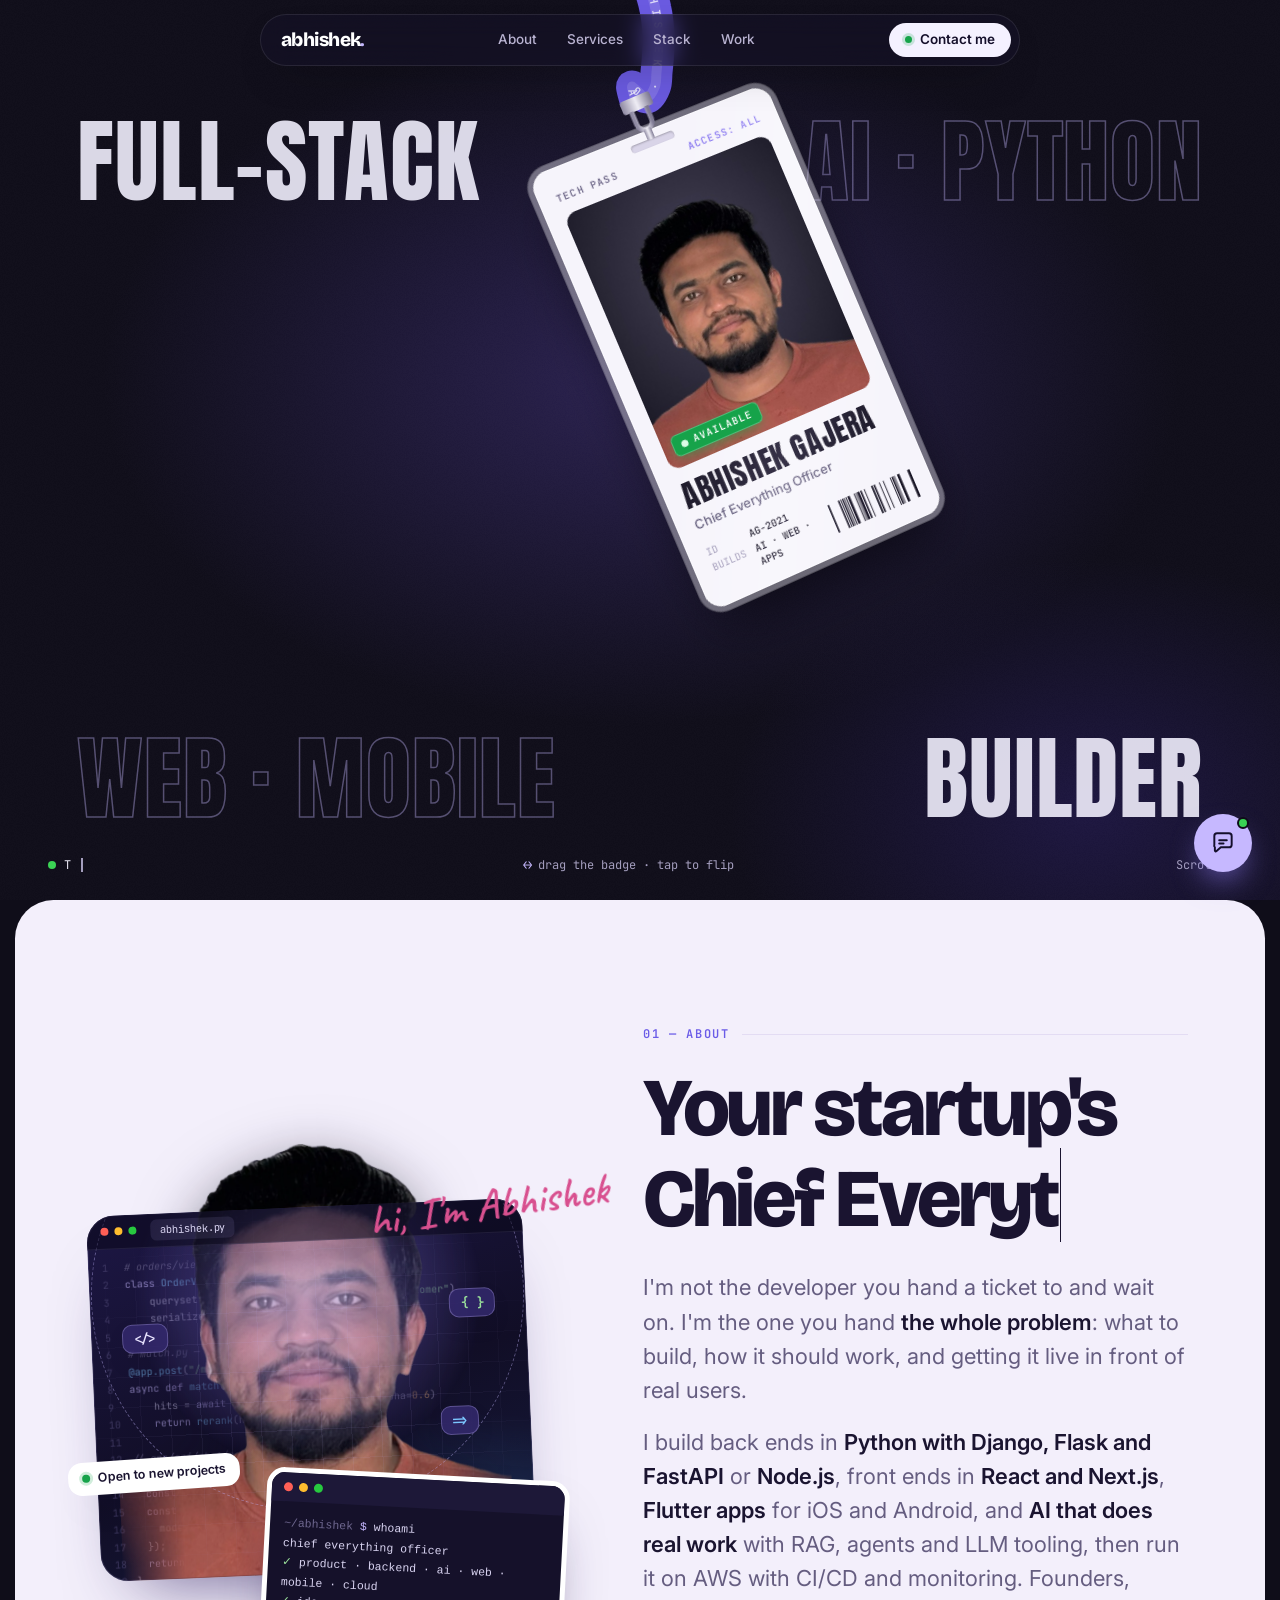
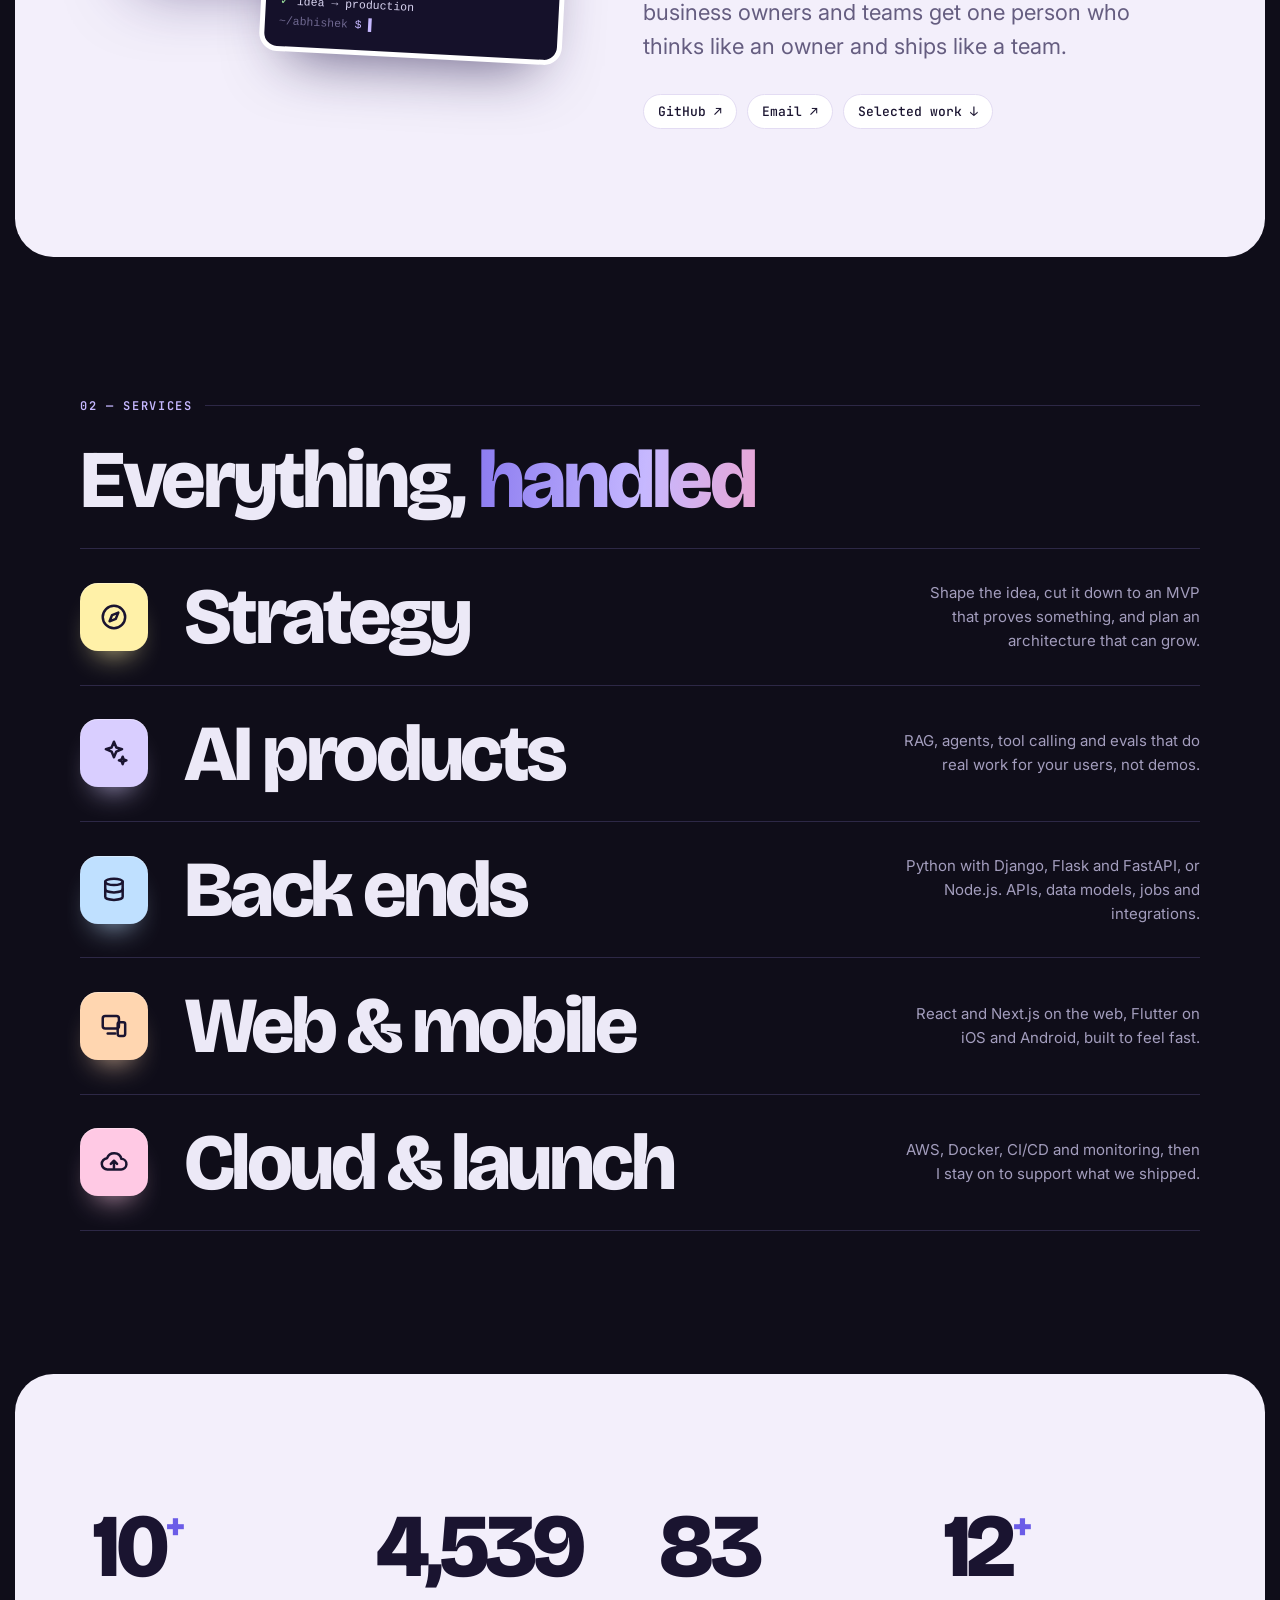
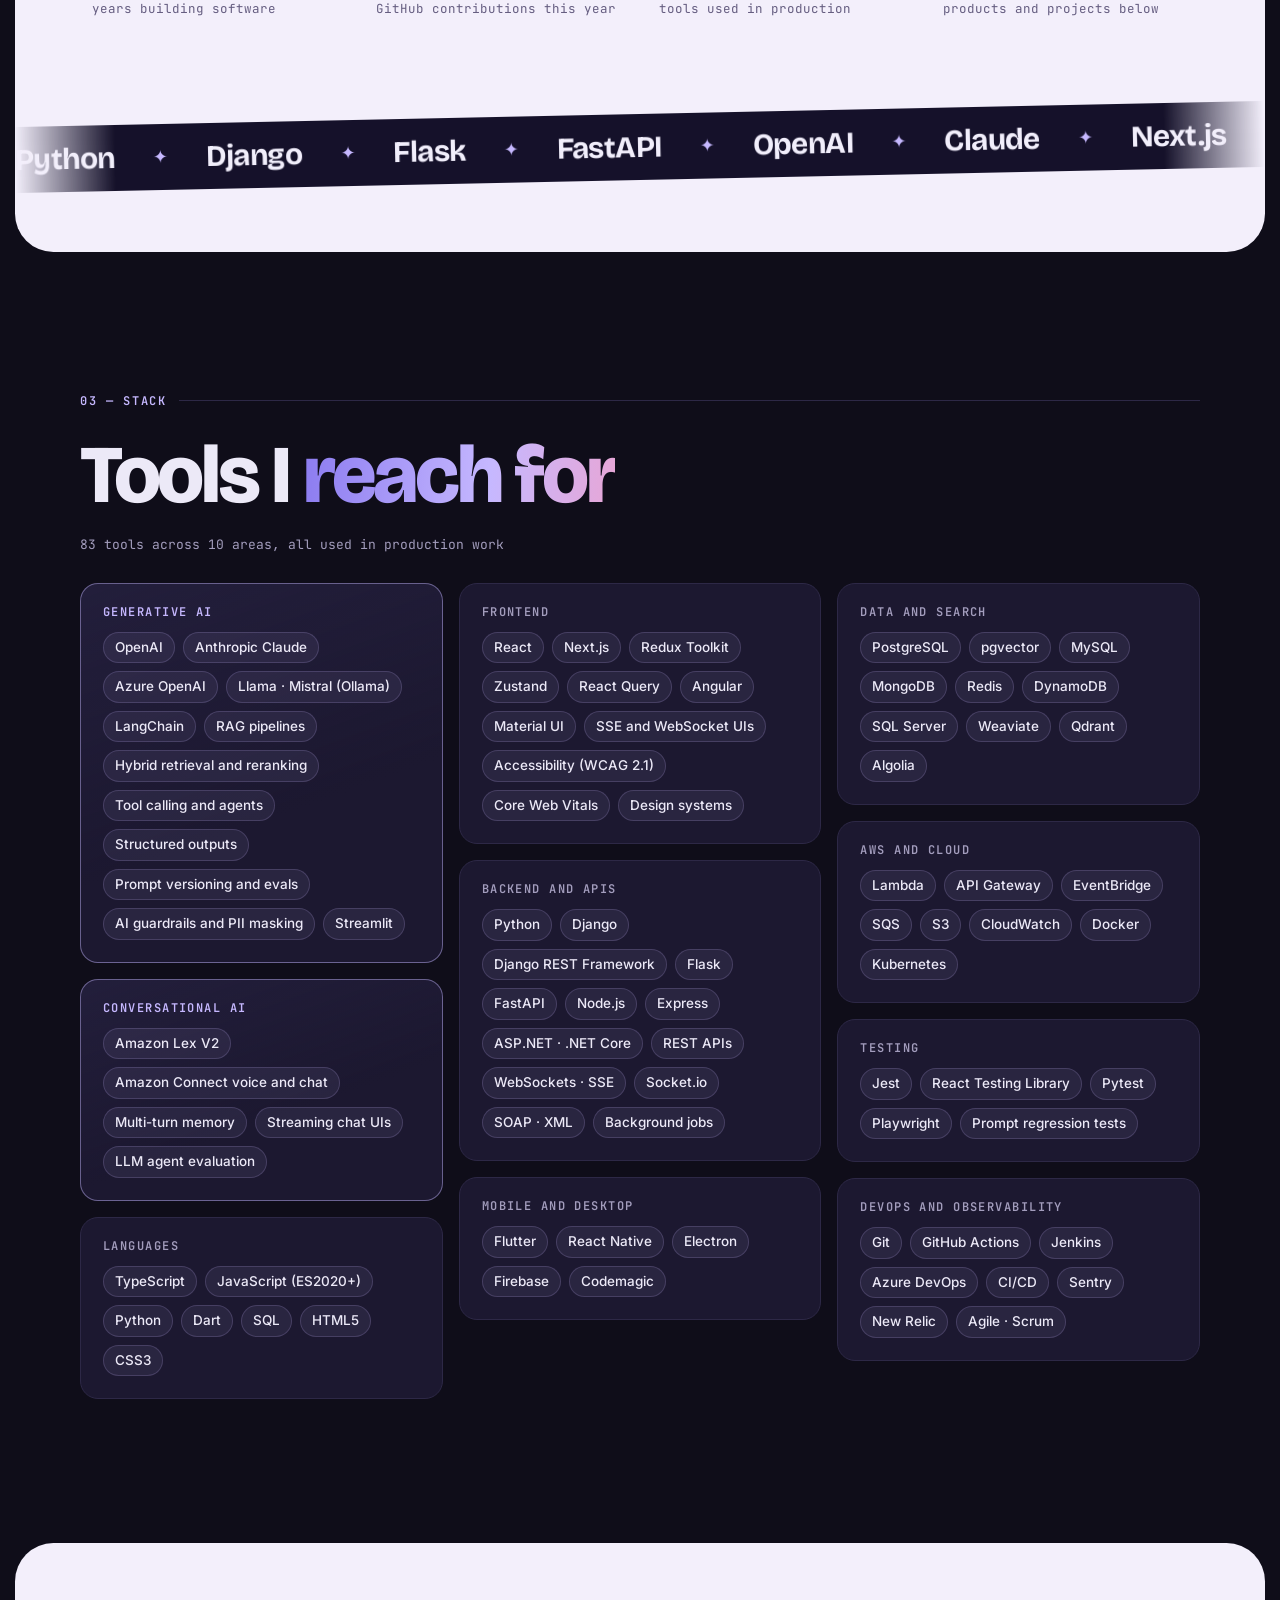
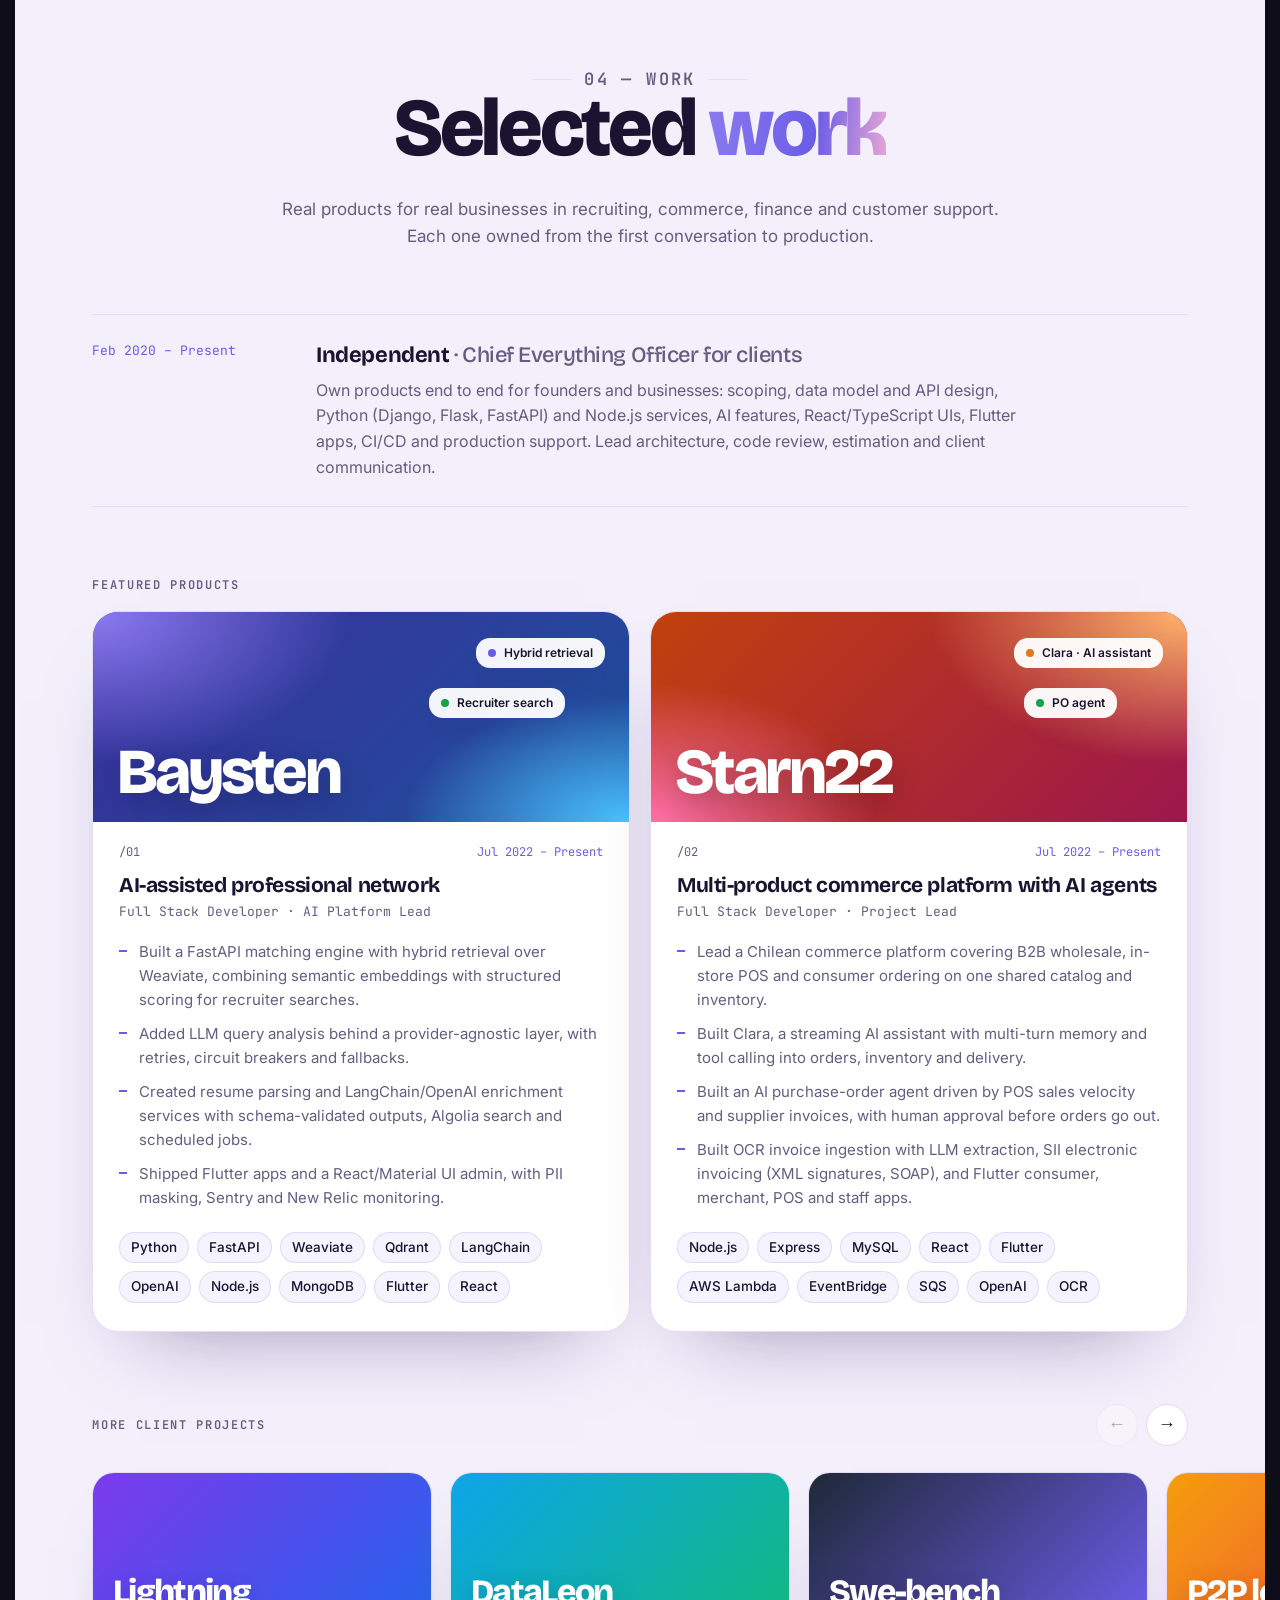
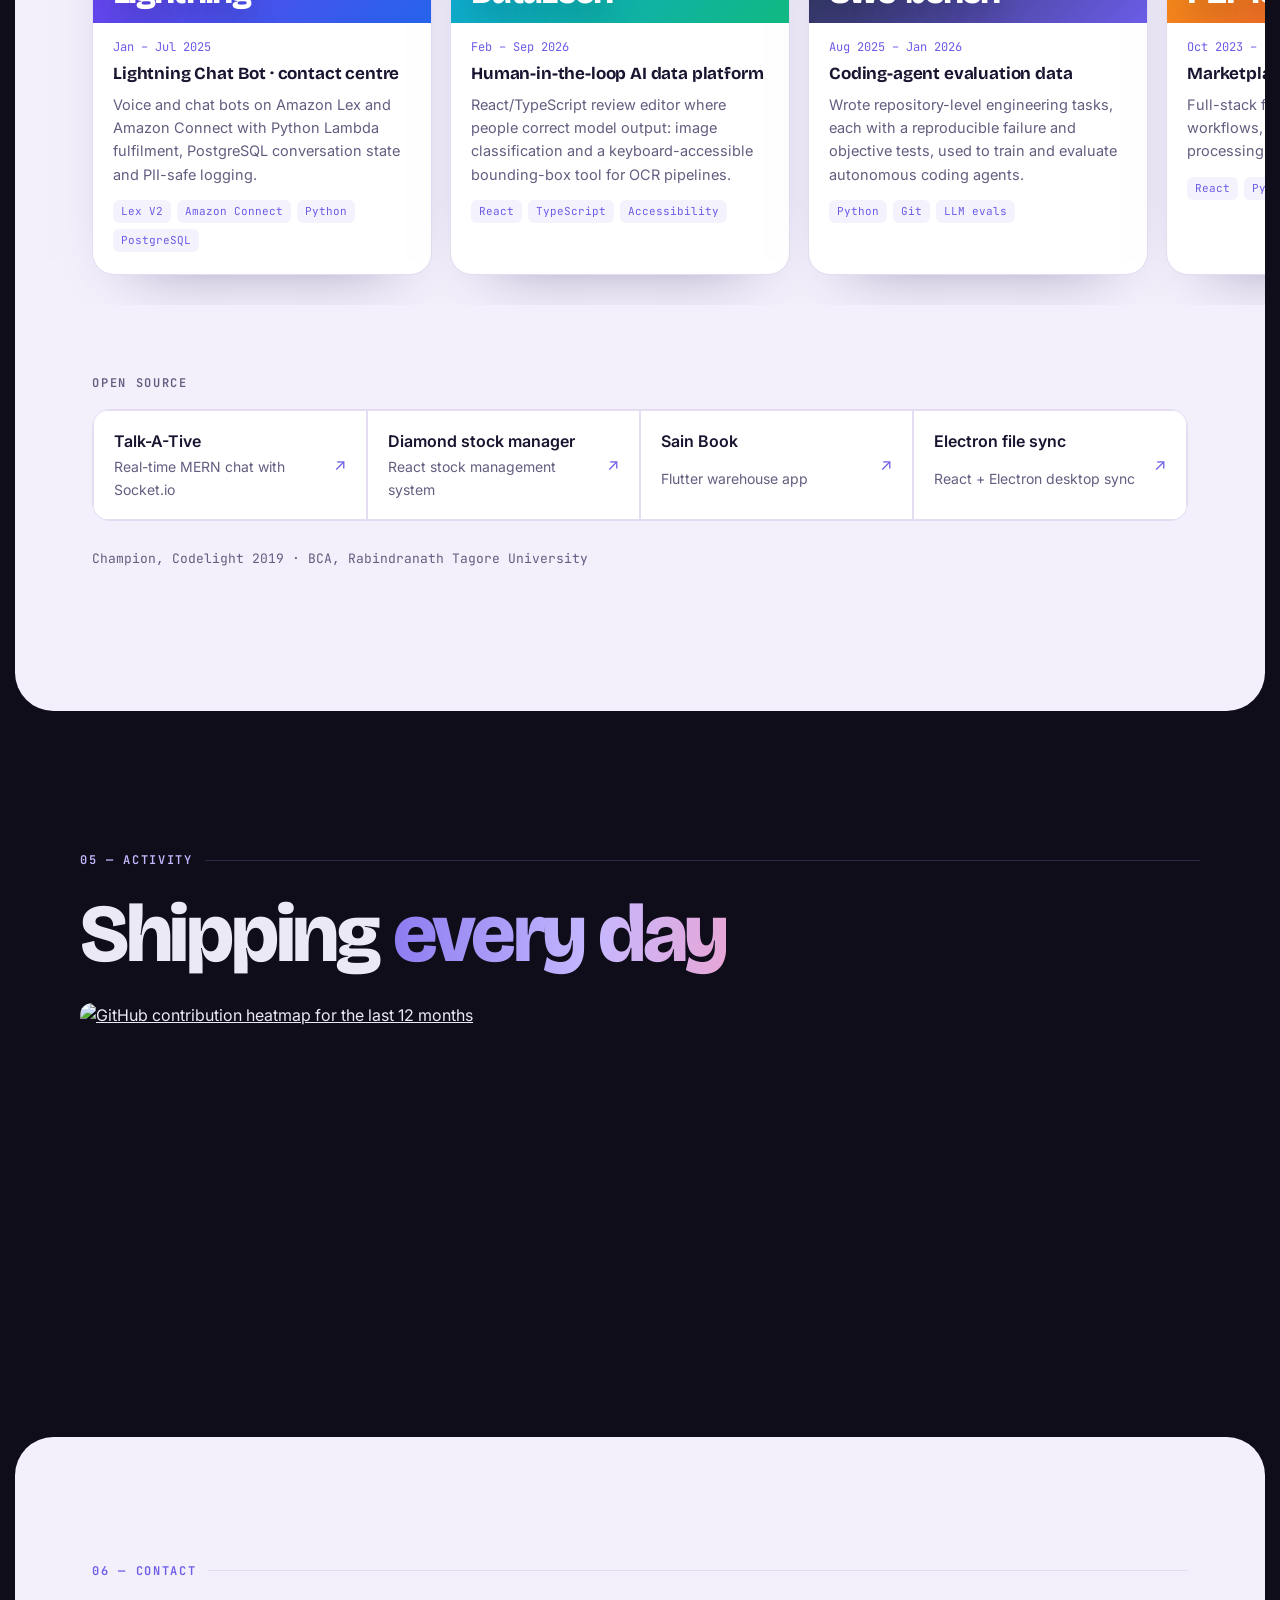
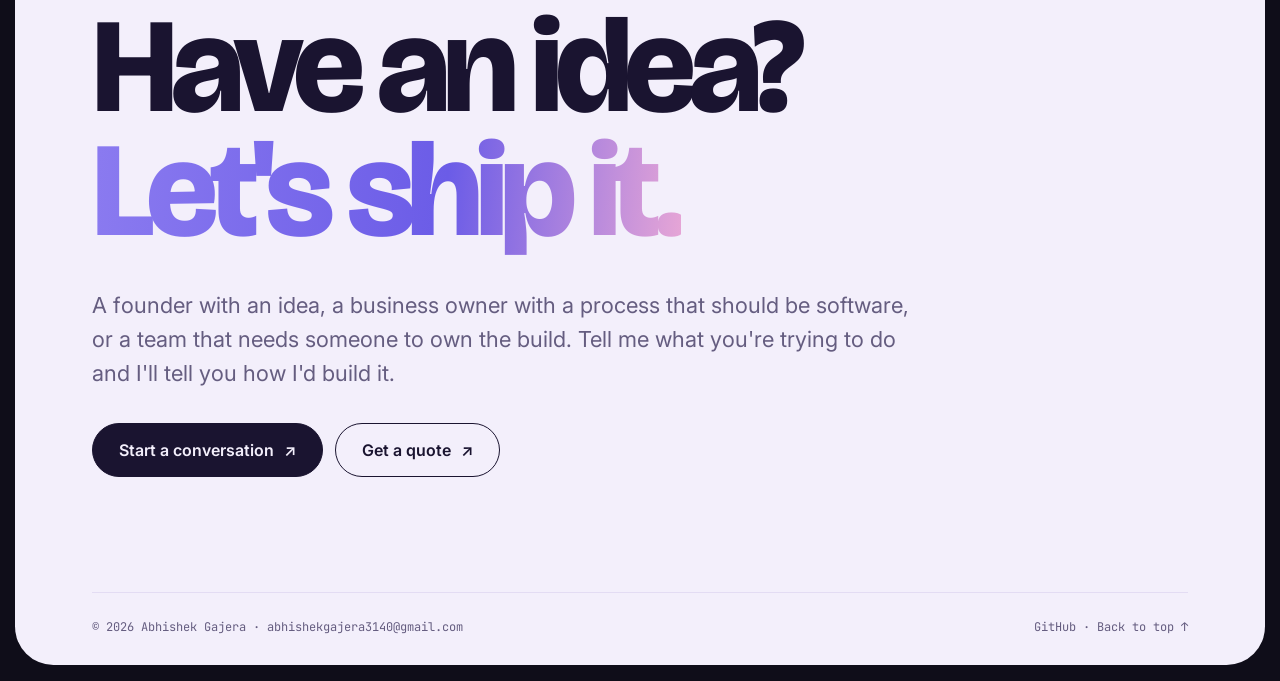
==== commit 06f15058: "Reposition as Chief Everything Officer and smooth out scrolling Copy now leads with owning the whole" ====
--- a/index.html
+++ b/index.html
@@ -3,10 +3,10 @@
 <head>
 <meta charset="utf-8">
 <meta name="viewport" content="width=device-width, initial-scale=1">
-<title>Abhishek Gajera — Full-stack Developer</title>
-<meta name="description" content="Abhishek Gajera is a full-stack JavaScript developer building web apps, AI products and mobile apps with TypeScript, React, Next.js, Node.js and Flutter.">
-<meta property="og:title" content="Abhishek Gajera — Full-stack Developer">
-<meta property="og:description" content="Web apps, AI products and mobile apps, from database to deploy.">
+<title>Abhishek Gajera — Chief Everything Officer for your tech</title>
+<meta name="description" content="Abhishek Gajera takes startups and businesses from idea to production: product thinking, Python and JavaScript back ends, AI features, web and mobile apps, cloud and launch. One person who owns the whole build.">
+<meta property="og:title" content="Abhishek Gajera — Chief Everything Officer for your tech">
+<meta property="og:description" content="Hand me the whole problem. Product, back end, AI, web, mobile and launch, owned end to end.">
 <meta property="og:image" content="assets/headshot.jpg">
 <meta name="theme-color" content="#0f0d19">
 <link rel="icon" href="data:image/svg+xml,<svg xmlns='http://www.w3.org/2000/svg' viewBox='0 0 64 64'><rect width='64' height='64' rx='14' fill='%230f0d19'/><text x='32' y='43' font-family='Arial' font-weight='900' font-size='28' fill='%23c6b8ff' text-anchor='middle'>AG</text></svg>">
@@ -48,8 +48,7 @@
   margin: 0 clamp(8px, 1.2vw, 16px);
 }
 * { box-sizing: border-box; }
-html.lenis, html.lenis body { height: auto; }
-.lenis.lenis-smooth { scroll-behavior: auto !important; }
+section, header { scroll-margin-top: 16px; }
 body {
   margin: 0;
   background: var(--bg);
@@ -76,7 +75,7 @@
   padding: 8px 8px 8px 20px; border-radius: 999px;
   background: rgba(22, 18, 40, .58);
   border: 1px solid rgba(255, 255, 255, .09);
-  backdrop-filter: blur(16px) saturate(1.5); -webkit-backdrop-filter: blur(16px) saturate(1.5);
+  backdrop-filter: blur(12px); -webkit-backdrop-filter: blur(12px);
   box-shadow: 0 18px 40px -22px rgba(0, 0, 0, .7);
   transform: translate(-50%, 0); transition: transform .5s var(--ease), opacity .5s;
   animation: navIn .9s .2s var(--ease) both;
@@ -326,7 +325,7 @@
 .codewall pre {
   margin: 0; padding: 10px 14px; white-space: pre; opacity: .62;
   font: clamp(8.5px, .78vw, 10.5px)/1.75 var(--mono); color: #b9b3d6;
-  animation: codeScroll 46s linear infinite;
+  animation: codeScroll 46s linear infinite; will-change: transform;
 }
 .codewall .ln { display: inline-block; width: 2.2em; color: #4f4876; user-select: none; }
 .codewall .k { color: #c6b8ff; } .codewall .s { color: #9be29b; } .codewall .f { color: #7cc7ff; }
@@ -348,8 +347,7 @@
 .scene .tok { /* floating code tokens */
   position: absolute; z-index: 3; padding: 7px 10px; border-radius: 10px;
   font: 600 13px/1 var(--mono); color: #e9e4ff;
-  background: rgba(139, 123, 240, .22); border: 1px solid rgba(198, 184, 255, .3);
-  backdrop-filter: blur(6px); -webkit-backdrop-filter: blur(6px);
+  background: rgba(52, 42, 110, .85); border: 1px solid rgba(198, 184, 255, .3);
   box-shadow: 0 10px 24px -12px rgba(0, 0, 0, .6);
   animation: float 6s ease-in-out infinite;
 }
@@ -364,13 +362,13 @@
   transform: translate(calc(var(--px) * 8px), calc(var(--py) * 6px)) scale(1.04);
   transform-origin: 50% 100%;
   transition: transform 1.4s var(--ease);
+  will-change: transform;
 }
 .collage.in .me { transform: translate(calc(var(--px) * 8px), calc(var(--py) * 6px)); }
 .collage .status-chip {
   position: absolute; left: -5%; bottom: 30%; z-index: 3;
   display: inline-flex; align-items: center; gap: 8px; padding: 10px 14px; border-radius: 14px;
-  font: 600 12.5px/1 var(--sans); color: #1a1430; background: rgba(255, 255, 255, .9);
-  backdrop-filter: blur(8px); -webkit-backdrop-filter: blur(8px);
+  font: 600 12.5px/1 var(--sans); color: #1a1430; background: #fff;
   box-shadow: 0 18px 34px -16px rgba(40, 24, 90, .55);
   transform: rotate(-4deg); animation: float 6s ease-in-out infinite;
 }
@@ -414,13 +412,15 @@
 }
 .svc .ic svg { width: 44%; height: 44%; color: #1a1430; }
 .svc h3 {
-  margin: 0; font: 800 clamp(40px, 7.4vw, 104px)/.95 var(--head); letter-spacing: -.045em;
+  margin: 0; font: 800 clamp(38px, 6.2vw, 88px)/.95 var(--head); letter-spacing: -.045em;
   transition: transform .6s var(--ease), color .4s;
 }
 .svc p { margin: 0; color: var(--muted); font-size: 15px; text-align: right; }
 .svc:hover h3 { transform: translateX(14px); color: var(--accent); }
 .svc:hover .ic { transform: rotate(-8deg) scale(1.06); }
-.focus > * { opacity: .18; filter: blur(10px); transform: translateX(-28px); transition: opacity 1s var(--ease), filter 1s var(--ease), transform 1s var(--ease); }
+.focus > * { opacity: .18; transform: translateX(-28px); transition: opacity 1s var(--ease), filter 1s var(--ease), transform 1s var(--ease); }
+/* Only the big heading blurs in; it gets its own layer so the blur animates on the GPU. */
+.focus > h3 { filter: blur(6px); will-change: transform, opacity, filter; }
 .focus > p { transform: translateX(28px); }
 .focus.in > * { opacity: 1; filter: none; transform: none; }
 .focus.in > :nth-child(2) { transition-delay: .08s; }
@@ -439,7 +439,7 @@
   -webkit-mask-image: linear-gradient(90deg, transparent, #000 8%, #000 92%, transparent);
   mask-image: linear-gradient(90deg, transparent, #000 8%, #000 92%, transparent);
 }
-.marquee-track { display: flex; width: max-content; animation: slide 38s linear infinite; }
+.marquee-track { display: flex; width: max-content; animation: slide 38s linear infinite; will-change: transform; }
 .marquee:hover .marquee-track { animation-play-state: paused; }
 .marquee span { display: inline-flex; align-items: center; gap: clamp(20px, 3vw, 40px); padding-right: clamp(20px, 3vw, 40px); font: 700 clamp(20px, 2.4vw, 30px)/1 var(--head); letter-spacing: -.02em; white-space: nowrap; }
 .marquee span::after { content: "✦"; font-size: .6em; color: #c6b8ff; }
@@ -486,17 +486,12 @@
   position: relative; height: 210px; overflow: hidden;
   background: var(--cover);
 }
-.cover::before { /* grain */
-  content: ""; position: absolute; inset: 0; opacity: .35; mix-blend-mode: overlay;
-  background-image: url("data:image/svg+xml,<svg xmlns='http://www.w3.org/2000/svg' width='160' height='160'><filter id='n'><feTurbulence type='fractalNoise' baseFrequency='.9' numOctaves='2' stitchTiles='stitch'/></filter><rect width='100%' height='100%' filter='url(%23n)'/></svg>");
-}
 .cover-in { position: absolute; inset: 0; transition: transform 1s var(--ease); }
 .case:hover .cover-in { transform: scale(1.04); }
 .cover .big { position: absolute; left: 24px; bottom: 18px; font: 800 clamp(44px, 5vw, 64px)/1 var(--head); letter-spacing: -.05em; color: #fff; text-shadow: 0 10px 30px rgba(0,0,0,.25); }
 .cover .pill {
   position: absolute; display: inline-flex; align-items: center; gap: 8px; padding: 9px 12px; border-radius: 14px;
-  font: 600 12px/1 var(--sans); color: #1a1430; background: rgba(255, 255, 255, .86);
-  backdrop-filter: blur(8px); -webkit-backdrop-filter: blur(8px);
+  font: 600 12px/1 var(--sans); color: #1a1430; background: rgba(255, 255, 255, .95);
   box-shadow: 0 14px 30px -14px rgba(0,0,0,.45);
   animation: float 6s ease-in-out infinite;
 }
@@ -628,8 +623,9 @@
 @media (prefers-reduced-motion: reduce) { .chat-panel { animation: none; } }
 
 /* reveals: rise out of a soft blur, staggered by --d */
-.reveal { opacity: 0; transform: translateY(28px); filter: blur(8px); transition: opacity 1s var(--ease), transform 1s var(--ease), filter 1s var(--ease); transition-delay: var(--d, 0s); }
-.reveal.in { opacity: 1; transform: none; filter: none; }
+.reveal { opacity: 0; transform: translate3d(0, 28px, 0); transition: opacity .9s var(--ease), transform .9s var(--ease); transition-delay: var(--d, 0s); }
+.reveal.in { opacity: 1; transform: none; }
+.off, .off * { animation-play-state: paused !important; }
 
 @media (max-width: 900px) {
   .svc { grid-template-columns: auto 1fr; }
@@ -688,9 +684,9 @@
 
 <header class="hero" id="top">
   <div class="words" aria-hidden="true">
-    <div class="word fill">Developer</div>
-    <div class="word">Full-stack</div>
-    <div class="word">Mobile</div>
+    <div class="word fill">Full-stack</div>
+    <div class="word">AI · Python</div>
+    <div class="word">Web · Mobile</div>
     <div class="word fill">Builder</div>
   </div>
 
@@ -701,7 +697,7 @@
       <path class="strap-sheen" id="strap-sheen"/>
       <text class="strap-text"><textPath href="#strap-path" startOffset="8%">ABHISHEK · GAJERA · ABHISHEK · GAJERA</textPath></text>
     </svg>
-    <div class="card" id="swing" tabindex="0" role="button" aria-label="ID badge for Abhishek Gajera. Press to flip and see what I do.">
+    <div class="card" id="swing" tabindex="0" role="button" aria-label="ID badge for Abhishek Gajera, Chief Everything Officer. Press to flip and see what I handle.">
       <svg class="clip" viewBox="0 0 44 46" aria-hidden="true">
         <defs><linearGradient id="metal" x1="0" x2="1"><stop offset="0" stop-color="#8f8aa3"/><stop offset=".5" stop-color="#f1eff7"/><stop offset="1" stop-color="#7d7892"/></linearGradient></defs>
         <rect x="6" y="0" width="32" height="14" rx="3" fill="url(#metal)"/>
@@ -712,13 +708,13 @@
         <div class="flipper">
           <article class="face front" id="face-front">
             <div class="shine"></div>
-            <div class="top"><span>DEV PASS</span><b>ACCESS: ALL</b></div>
+            <div class="top"><span>TECH PASS</span><b>ACCESS: ALL</b></div>
             <div class="photo">
               <img src="assets/headshot-500.jpg" srcset="assets/headshot-500.jpg 500w, assets/headshot.jpg 1000w" sizes="290px" alt="Portrait of Abhishek Gajera" width="500" height="625">
               <span class="tag"><i aria-hidden="true"></i>AVAILABLE</span>
             </div>
             <h1>Abhishek Gajera</h1>
-            <p class="role">Your AI and full-stack tech partner</p>
+            <p class="role">Chief Everything Officer</p>
             <div class="meta">
               <dl>
                 <dt>ID</dt><dd>AG-2021</dd>
@@ -729,14 +725,14 @@
           </article>
           <article class="face back" id="face-back" aria-hidden="true">
             <div class="shine"></div>
-            <div class="top"><span>WHAT I DO</span><b>AG-2021</b></div>
+            <div class="top"><span>WHAT I HANDLE</span><b>AG-2021</b></div>
             <ul class="do">
               <li><span class="ic" style="background:#efe9ff;color:#6b5ce7"><svg viewBox="0 0 24 24" fill="none" stroke="currentColor" stroke-width="2" stroke-linecap="round" stroke-linejoin="round"><path d="M12 3l1.9 4.6L18.5 9l-4.6 1.9L12 15.5l-1.9-4.6L5.5 9l4.6-1.4z"/><path d="M19 15l.8 2.2L22 18l-2.2.8L19 21l-.8-2.2L16 18l2.2-.8z"/></svg></span><div><b>AI products</b><span>RAG, agents, LLM features</span></div></li>
-              <li><span class="ic" style="background:#e3f1ff;color:#2f7de1"><svg viewBox="0 0 24 24" fill="none" stroke="currentColor" stroke-width="2" stroke-linecap="round" stroke-linejoin="round"><path d="M8 7l-5 5 5 5M16 7l5 5-5 5"/></svg></span><div><b>Full-stack web</b><span>Next.js, Node.js, FastAPI</span></div></li>
-              <li><span class="ic" style="background:#ffeede;color:#e07a1f"><svg viewBox="0 0 24 24" fill="none" stroke="currentColor" stroke-width="2" stroke-linecap="round" stroke-linejoin="round"><rect x="6" y="2.5" width="12" height="19" rx="3"/><path d="M11 18h2"/></svg></span><div><b>Mobile apps</b><span>Flutter, iOS and Android</span></div></li>
-              <li><span class="ic" style="background:#ffe4f1;color:#d8508f"><svg viewBox="0 0 24 24" fill="none" stroke="currentColor" stroke-width="2" stroke-linecap="round" stroke-linejoin="round"><path d="M4 17l6-6 4 4 6-8"/><path d="M14 7h6v6"/></svg></span><div><b>Tech partner</b><span>Architecture to launch</span></div></li>
+              <li><span class="ic" style="background:#e3f1ff;color:#2f7de1"><svg viewBox="0 0 24 24" fill="none" stroke="currentColor" stroke-width="2" stroke-linecap="round" stroke-linejoin="round"><path d="M8 7l-5 5 5 5M16 7l5 5-5 5"/></svg></span><div><b>Back ends</b><span>Python, Django, Flask, Node</span></div></li>
+              <li><span class="ic" style="background:#ffeede;color:#e07a1f"><svg viewBox="0 0 24 24" fill="none" stroke="currentColor" stroke-width="2" stroke-linecap="round" stroke-linejoin="round"><rect x="6" y="2.5" width="12" height="19" rx="3"/><path d="M11 18h2"/></svg></span><div><b>Web &amp; mobile</b><span>React, Next.js, Flutter</span></div></li>
+              <li><span class="ic" style="background:#ffe4f1;color:#d8508f"><svg viewBox="0 0 24 24" fill="none" stroke="currentColor" stroke-width="2" stroke-linecap="round" stroke-linejoin="round"><path d="M4 17l6-6 4 4 6-8"/><path d="M14 7h6v6"/></svg></span><div><b>Cloud &amp; launch</b><span>AWS, CI/CD, monitoring</span></div></li>
             </ul>
-            <p class="sig">From database to deploy.</p>
+            <p class="sig">Idea in. Product out.</p>
             <div class="meta">
               <span class="handle">@ABHISHEKGAJERA</span>
               <svg class="barcode" viewBox="0 0 104 34" aria-hidden="true"></svg>
@@ -748,7 +744,7 @@
   </div>
 
   <div class="hero-foot">
-    <div class="status"><span class="dot"></span><span class="typed" id="typed">Building web, AI and mobile products</span><i class="caret" aria-hidden="true"></i></div>
+    <div class="status"><span class="dot"></span><span class="typed" id="typed">Your Chief Everything Officer for tech</span><i class="caret" aria-hidden="true"></i></div>
     <div class="hint">drag the badge · tap to flip</div>
     <div>Scroll ↓</div>
   </div>
@@ -761,14 +757,14 @@
         <span class="script" aria-hidden="true">hi, I'm Abhishek</span>
         <div class="photo-card">
           <div class="scene" aria-hidden="true">
-            <div class="scene-bar"><i></i><i></i><i></i><b>abhishek.tsx</b></div>
+            <div class="scene-bar"><i></i><i></i><i></i><b>abhishek.py</b></div>
             <div class="codewall"><pre id="codewall"></pre></div>
             <span class="glow"></span>
             <i class="tok" style="left:7%;top:30%">&lt;/&gt;</i>
             <i class="tok" style="right:7%;top:24%">{ }</i>
             <i class="tok" style="right:12%;top:56%">=&gt;</i>
           </div>
-          <img class="me" src="assets/me-cutout.webp" alt="Abhishek Gajera" width="900" height="1125" loading="lazy">
+          <img class="me" src="assets/me-cutout.webp" alt="Abhishek Gajera" width="900" height="1125" decoding="async">
         </div>
         <span class="status-chip" aria-hidden="true"><i></i>Open to new projects</span>
         <div class="code-card" aria-hidden="true">
@@ -778,11 +774,16 @@
       </div>
       <div class="about-copy">
         <p class="label reveal">01 — About</p>
-        <h2 class="reveal" id="type-h2" aria-label="I build things people actually use."><span id="type-h2-text"></span><i class="caret" aria-hidden="true"></i></h2>
+        <h2 class="reveal" id="type-h2" aria-label="Your startup's Chief Everything Officer."><span id="type-h2-text"></span><i class="caret" aria-hidden="true"></i></h2>
         <p class="lede reveal">
-          I'm a <strong>full-stack JavaScript developer</strong> who likes owning the whole path, from the database schema to the
-          last pixel and the deploy pipeline. These days that means <strong>AI-powered web apps</strong> in TypeScript and Next.js,
-          APIs in Node.js, and <strong>mobile apps in Flutter</strong> that ship to the App Store and Google Play.
+          I'm not the developer you hand a ticket to and wait on. I'm the one you hand <strong>the whole problem</strong>:
+          what to build, how it should work, and getting it live in front of real users.
+        </p>
+        <p class="lede reveal" style="margin-top:18px">
+          I build back ends in <strong>Python with Django, Flask and FastAPI</strong> or <strong>Node.js</strong>, front ends in
+          <strong>React and Next.js</strong>, <strong>Flutter apps</strong> for iOS and Android, and <strong>AI that does real work</strong>
+          with RAG, agents and LLM tooling, then run it on AWS with CI/CD and monitoring. Founders, business owners and teams
+          get one person who thinks like an owner and ships like a team.
         </p>
         <div class="socials reveal">
           <a href="https://github.com/AbhishekGajera" target="_blank" rel="noopener">GitHub ↗</a>
@@ -796,27 +797,32 @@
   <section id="services">
     <div class="wrap">
       <p class="label reveal">02 — Services</p>
-      <h2 class="reveal">What I <em>build</em></h2>
+      <h2 class="reveal">Everything, <em>handled</em></h2>
       <div class="svc-list">
+        <div class="svc focus" style="--tint:#fff1a8">
+          <span class="ic"><svg viewBox="0 0 24 24" fill="none" stroke="currentColor" stroke-width="2" stroke-linecap="round" stroke-linejoin="round"><circle cx="12" cy="12" r="9"/><path d="M15.5 8.5l-2 5-5 2 2-5z"/></svg></span>
+          <h3>Strategy</h3>
+          <p>Shape the idea, cut it down to an MVP that proves something, and plan an architecture that can grow.</p>
+        </div>
         <div class="svc focus" style="--tint:#d9ceff">
           <span class="ic"><svg viewBox="0 0 24 24" fill="none" stroke="currentColor" stroke-width="2" stroke-linecap="round" stroke-linejoin="round"><path d="M12 3l1.9 4.6L18.5 9l-4.6 1.9L12 15.5l-1.9-4.6L5.5 9l4.6-1.4z"/><path d="M19 15l.8 2.2L22 18l-2.2.8L19 21l-.8-2.2L16 18l2.2-.8z"/></svg></span>
           <h3>AI products</h3>
-          <p>RAG, agents, tool calling and evals, built for production.</p>
+          <p>RAG, agents, tool calling and evals that do real work for your users, not demos.</p>
         </div>
         <div class="svc focus" style="--tint:#bfe0ff">
-          <span class="ic"><svg viewBox="0 0 24 24" fill="none" stroke="currentColor" stroke-width="2" stroke-linecap="round" stroke-linejoin="round"><path d="M8 7l-5 5 5 5M16 7l5 5-5 5"/></svg></span>
-          <h3>Web apps</h3>
-          <p>Next.js and React front ends on Node.js and FastAPI services.</p>
+          <span class="ic"><svg viewBox="0 0 24 24" fill="none" stroke="currentColor" stroke-width="2" stroke-linecap="round" stroke-linejoin="round"><ellipse cx="12" cy="5.5" rx="7" ry="2.5"/><path d="M5 5.5v6c0 1.4 3.1 2.5 7 2.5s7-1.1 7-2.5v-6"/><path d="M5 11.5v6c0 1.4 3.1 2.5 7 2.5s7-1.1 7-2.5v-6"/></svg></span>
+          <h3>Back ends</h3>
+          <p>Python with Django, Flask and FastAPI, or Node.js. APIs, data models, jobs and integrations.</p>
         </div>
         <div class="svc focus" style="--tint:#ffd6b0">
-          <span class="ic"><svg viewBox="0 0 24 24" fill="none" stroke="currentColor" stroke-width="2" stroke-linecap="round" stroke-linejoin="round"><rect x="6" y="2.5" width="12" height="19" rx="3"/><path d="M11 18h2"/></svg></span>
-          <h3>Mobile apps</h3>
-          <p>Flutter apps shipped to the App Store and Google Play.</p>
+          <span class="ic"><svg viewBox="0 0 24 24" fill="none" stroke="currentColor" stroke-width="2" stroke-linecap="round" stroke-linejoin="round"><rect x="3" y="4" width="13" height="10" rx="2"/><rect x="15" y="9" width="6" height="11" rx="1.5"/><path d="M7 18h6"/></svg></span>
+          <h3>Web &amp; mobile</h3>
+          <p>React and Next.js on the web, Flutter on iOS and Android, built to feel fast.</p>
         </div>
         <div class="svc focus" style="--tint:#ffc9e4">
-          <span class="ic"><svg viewBox="0 0 24 24" fill="none" stroke="currentColor" stroke-width="2" stroke-linecap="round" stroke-linejoin="round"><path d="M4 17l6-6 4 4 6-8"/><path d="M14 7h6v6"/></svg></span>
-          <h3>Tech partner</h3>
-          <p>Architecture, estimates, code review and launch support.</p>
+          <span class="ic"><svg viewBox="0 0 24 24" fill="none" stroke="currentColor" stroke-width="2" stroke-linecap="round" stroke-linejoin="round"><path d="M7 18a4.5 4.5 0 0 1-.5-9A6 6 0 0 1 18 9.5a4 4 0 0 1-.5 8.5z"/><path d="M12 11v6M9.5 13.5L12 11l2.5 2.5"/></svg></span>
+          <h3>Cloud &amp; launch</h3>
+          <p>AWS, Docker, CI/CD and monitoring, then I stay on to support what we shipped.</p>
         </div>
       </div>
     </div>
@@ -827,14 +833,14 @@
       <div class="stats">
         <div class="stat reveal"><b><span class="count" id="years" data-to="10">10</span><sup>+</sup></b><span>years building software</span></div>
         <div class="stat reveal"><b><span class="count" id="contribs" data-to="4540">4,540</span></b><span>GitHub contributions this year</span></div>
-        <div class="stat reveal"><b><span class="count" data-to="82">82</span></b><span>tools used in production</span></div>
+        <div class="stat reveal"><b><span class="count" data-to="83">83</span></b><span>tools used in production</span></div>
         <div class="stat reveal"><b><span class="count" data-to="12">12</span><sup>+</sup></b><span>products and projects below</span></div>
       </div>
     </div>
     <div class="marquee" aria-hidden="true">
       <div class="marquee-track">
-        <span>OpenAI</span><span>Claude</span><span>Next.js</span><span>TypeScript</span><span>React</span><span>Node.js</span><span>FastAPI</span><span>Flutter</span><span>Python</span><span>LangChain</span><span>Weaviate</span><span>PostgreSQL</span><span>AWS Lambda</span><span>Docker</span>
-        <span>OpenAI</span><span>Claude</span><span>Next.js</span><span>TypeScript</span><span>React</span><span>Node.js</span><span>FastAPI</span><span>Flutter</span><span>Python</span><span>LangChain</span><span>Weaviate</span><span>PostgreSQL</span><span>AWS Lambda</span><span>Docker</span>
+        <span>Python</span><span>Django</span><span>Flask</span><span>FastAPI</span><span>OpenAI</span><span>Claude</span><span>Next.js</span><span>TypeScript</span><span>React</span><span>Node.js</span><span>Flutter</span><span>LangChain</span><span>Weaviate</span><span>PostgreSQL</span><span>AWS Lambda</span><span>Docker</span>
+        <span>Python</span><span>Django</span><span>Flask</span><span>FastAPI</span><span>OpenAI</span><span>Claude</span><span>Next.js</span><span>TypeScript</span><span>React</span><span>Node.js</span><span>Flutter</span><span>LangChain</span><span>Weaviate</span><span>PostgreSQL</span><span>AWS Lambda</span><span>Docker</span>
       </div>
     </div>
   </section>
@@ -843,13 +849,13 @@
     <div class="wrap">
       <p class="label reveal">03 — Stack</p>
       <h2 class="reveal">Tools I <em>reach for</em></h2>
-      <p class="stack-count reveal">82 tools across 10 areas, all used in production work</p>
+      <p class="stack-count reveal">83 tools across 10 areas, all used in production work</p>
       <div class="stack-grid">
         <div class="stack-card hot reveal"><h3>Generative AI</h3><div class="chips"><span class="chip">OpenAI</span><span class="chip">Anthropic Claude</span><span class="chip">Azure OpenAI</span><span class="chip">Llama · Mistral (Ollama)</span><span class="chip">LangChain</span><span class="chip">RAG pipelines</span><span class="chip">Hybrid retrieval and reranking</span><span class="chip">Tool calling and agents</span><span class="chip">Structured outputs</span><span class="chip">Prompt versioning and evals</span><span class="chip">AI guardrails and PII masking</span><span class="chip">Streamlit</span></div></div>
         <div class="stack-card hot reveal"><h3>Conversational AI</h3><div class="chips"><span class="chip">Amazon Lex V2</span><span class="chip">Amazon Connect voice and chat</span><span class="chip">Multi-turn memory</span><span class="chip">Streaming chat UIs</span><span class="chip">LLM agent evaluation</span></div></div>
         <div class="stack-card reveal"><h3>Languages</h3><div class="chips"><span class="chip">TypeScript</span><span class="chip">JavaScript (ES2020+)</span><span class="chip">Python</span><span class="chip">Dart</span><span class="chip">SQL</span><span class="chip">HTML5</span><span class="chip">CSS3</span></div></div>
         <div class="stack-card reveal"><h3>Frontend</h3><div class="chips"><span class="chip">React</span><span class="chip">Next.js</span><span class="chip">Redux Toolkit</span><span class="chip">Zustand</span><span class="chip">React Query</span><span class="chip">Angular</span><span class="chip">Material UI</span><span class="chip">SSE and WebSocket UIs</span><span class="chip">Accessibility (WCAG 2.1)</span><span class="chip">Core Web Vitals</span><span class="chip">Design systems</span></div></div>
-        <div class="stack-card reveal"><h3>Backend and APIs</h3><div class="chips"><span class="chip">Python</span><span class="chip">Node.js</span><span class="chip">Express</span><span class="chip">FastAPI</span><span class="chip">Flask</span><span class="chip">ASP.NET · .NET Core</span><span class="chip">REST APIs</span><span class="chip">WebSockets · SSE</span><span class="chip">Socket.io</span><span class="chip">SOAP · XML</span><span class="chip">Background jobs</span></div></div>
+        <div class="stack-card reveal"><h3>Backend and APIs</h3><div class="chips"><span class="chip">Python</span><span class="chip">Django</span><span class="chip">Django REST Framework</span><span class="chip">Flask</span><span class="chip">FastAPI</span><span class="chip">Node.js</span><span class="chip">Express</span><span class="chip">ASP.NET · .NET Core</span><span class="chip">REST APIs</span><span class="chip">WebSockets · SSE</span><span class="chip">Socket.io</span><span class="chip">SOAP · XML</span><span class="chip">Background jobs</span></div></div>
         <div class="stack-card reveal"><h3>Mobile and desktop</h3><div class="chips"><span class="chip">Flutter</span><span class="chip">React Native</span><span class="chip">Electron</span><span class="chip">Firebase</span><span class="chip">Codemagic</span></div></div>
         <div class="stack-card reveal"><h3>Data and search</h3><div class="chips"><span class="chip">PostgreSQL</span><span class="chip">pgvector</span><span class="chip">MySQL</span><span class="chip">MongoDB</span><span class="chip">Redis</span><span class="chip">DynamoDB</span><span class="chip">SQL Server</span><span class="chip">Weaviate</span><span class="chip">Qdrant</span><span class="chip">Algolia</span></div></div>
         <div class="stack-card reveal"><h3>AWS and cloud</h3><div class="chips"><span class="chip">Lambda</span><span class="chip">API Gateway</span><span class="chip">EventBridge</span><span class="chip">SQS</span><span class="chip">S3</span><span class="chip">CloudWatch</span><span class="chip">Docker</span><span class="chip">Kubernetes</span></div></div>
@@ -864,11 +870,11 @@
       <div class="work-head center">
         <p class="label reveal">04 — Work</p>
         <h2 class="reveal">Selected <em>work</em></h2>
-        <p class="reveal">AI platforms first, then web and mobile. Recruiting, commerce, finance and contact centres.</p>
+        <p class="reveal">Real products for real businesses in recruiting, commerce, finance and customer support. Each one owned from the first conversation to production.</p>
       </div>
 
       <div class="jobs">
-        <div class="job reveal"><div class="when">Feb 2020 – Present</div><div><h3>Freelancer <span>· Full-stack and AI engineer</span></h3><p>Own AI-powered products end to end for clients: data model and API design, Python/FastAPI and Node.js services, React/TypeScript UIs, Flutter apps, CI/CD and production support. Lead architecture, code review, estimation and client communication.</p></div></div>
+        <div class="job reveal"><div class="when">Feb 2020 – Present</div><div><h3>Independent <span>· Chief Everything Officer for clients</span></h3><p>Own products end to end for founders and businesses: scoping, data model and API design, Python (Django, Flask, FastAPI) and Node.js services, AI features, React/TypeScript UIs, Flutter apps, CI/CD and production support. Lead architecture, code review, estimation and client communication.</p></div></div>
       </div>
 
       <p class="sub-label reveal">Featured products</p>
@@ -933,7 +939,7 @@
       <p class="label reveal">05 — Activity</p>
       <h2 class="reveal">Shipping <em>every day</em></h2>
       <a class="reveal heat-link" href="https://github.com/AbhishekGajera" target="_blank" rel="noopener" style="display:block">
-        <img class="heatmap" src="https://raw.githubusercontent.com/AbhishekGajera/AbhishekGajera/main/contrib-heatmap.svg" alt="GitHub contribution heatmap for the last 12 months" width="866" height="225" loading="lazy">
+        <img class="heatmap" src="https://raw.githubusercontent.com/AbhishekGajera/AbhishekGajera/main/contrib-heatmap.svg" alt="GitHub contribution heatmap for the last 12 months" width="866" height="225" decoding="async">
       </a>
     </div>
   </section>
@@ -942,7 +948,7 @@
     <div class="wrap">
       <p class="label reveal">06 — Contact</p>
       <h2 class="reveal">Have an idea?<br><em>Let's ship it.</em></h2>
-      <p class="lede reveal">Have a product to build or a team that needs a full-stack developer? I'd like to hear about it.</p>
+      <p class="lede reveal">A founder with an idea, a business owner with a process that should be software, or a team that needs someone to own the build. Tell me what you're trying to do and I'll tell you how I'd build it.</p>
       <div class="ctas reveal">
         <button type="button" class="btn solid" id="cta-chat">Start a conversation <span aria-hidden="true">↗</span></button>
         <a class="btn ghost" href="mailto:abhishekgajera3140@gmail.com?subject=Project%20quote">Get a quote <span aria-hidden="true">↗</span></a>
@@ -957,7 +963,7 @@
 </main>
 
 <div class="chat" id="chat">
-  <div class="chat-panel" id="chat-panel" role="dialog" aria-modal="false" aria-labelledby="chat-title" hidden data-lenis-prevent>
+  <div class="chat-panel" id="chat-panel" role="dialog" aria-modal="false" aria-labelledby="chat-title" hidden>
     <header>
       <img src="assets/headshot-500.jpg" alt="" width="40" height="40">
       <div><p id="chat-title">Abhishek Gajera</p><span><i></i>Usually replies within a day</span></div>
@@ -988,9 +994,8 @@
   </button>
 </div>
 
-<script src="https://cdn.jsdelivr.net/npm/lenis@1.1.20/dist/lenis.min.js"></script>
 <script>
-// Page motion: smooth scroll, nav, reveals, typing, counters, project rail.
+// Page motion: nav, reveals, typing, counters, project rail.
 (() => {
   const reduce = matchMedia("(prefers-reduced-motion: reduce)").matches;
   document.getElementById("yr").textContent = new Date().getFullYear();
@@ -998,20 +1003,8 @@
   years.dataset.to = String(new Date().getFullYear() - 2016);
   years.textContent = years.dataset.to;
 
-  // Smooth wheel scrolling; touch keeps the native feel. Falls back to native if the CDN is down.
-  let lenis = null;
-  if (!reduce && window.Lenis) {
-    lenis = new Lenis({ lerp: 0.09, smoothWheel: true });
-    const raf = (t) => { lenis.raf(t); requestAnimationFrame(raf); };
-    requestAnimationFrame(raf);
-  }
-  window.scrollToEl = (el) => (lenis ? lenis.scrollTo(el, { offset: -20, duration: 1.4 }) : el.scrollIntoView({ behavior: reduce ? "auto" : "smooth" }));
-  document.querySelectorAll('a[href^="#"]').forEach((a) => a.addEventListener("click", (e) => {
-    const el = document.querySelector(a.getAttribute("href"));
-    if (!el) return;
-    e.preventDefault();
-    window.scrollToEl(el);
-  }));
+  // Scrolling stays native (it runs off the main thread, so it never
+  // stutters); in-page links glide via CSS scroll-behavior.
 
   // Progress bar, and a nav that tucks away while scrolling down.
   const nav = document.getElementById("nav");
@@ -1024,8 +1017,19 @@
     else if (y < lastY - 4 || y < 500) nav.classList.remove("hide");
     lastY = y;
   };
-  addEventListener("scroll", onScroll, { passive: true });
+  let ticking = false;
+  addEventListener("scroll", () => {
+    if (ticking) return;
+    ticking = true;
+    requestAnimationFrame(() => { ticking = false; onScroll(); });
+  }, { passive: true });
   onScroll();
+
+  // Pause looping animations in sections that are off screen.
+  const awake = new IntersectionObserver((entries) => {
+    entries.forEach((e) => e.target.classList.toggle("off", !e.isIntersecting));
+  }, { rootMargin: "100px 0px" });
+  document.querySelectorAll("main > section").forEach((el) => awake.observe(el));
 
   // Sliding highlight under the nav link for the section in view.
   const links = [...document.querySelectorAll("#nav-links a")];
@@ -1045,7 +1049,7 @@
 
   // Typewriter for the hero status line.
   const typed = document.getElementById("typed");
-  const phrases = ["Building AI products", "Shipping Flutter apps", "Wiring up RAG pipelines", "Designing clean APIs", "Building web, AI and mobile products"];
+  const phrases = ["Turning ideas into shipped products", "Python, Django, FastAPI and Node.js back ends", "AI features that do real work", "Web and mobile apps, one codebase of thinking", "Your Chief Everything Officer for tech"];
   const sleep = (ms) => new Promise((r) => setTimeout(r, ms));
   const typeInto = async (el, text, speed = 45) => { for (let i = 1; i <= text.length; i++) { el.textContent = text.slice(0, i); await sleep(speed); } };
   const erase = async (el, speed = 22) => { for (let i = el.textContent.length; i >= 0; i--) { el.textContent = el.textContent.slice(0, i); await sleep(speed); } };
@@ -1088,14 +1092,14 @@
   const h2Text = document.getElementById("type-h2-text");
   const code = document.getElementById("code");
   const snippet = [
-    '<span class="c">~/abhishek</span> <span class="k">$</span> npm run ship',
-    '<span class="s">✓</span> tests passed',
-    '<span class="s">✓</span> web, ai and mobile builds ready',
-    '<span class="s">✓</span> deployed to production',
+    '<span class="c">~/abhishek</span> <span class="k">$</span> whoami',
+    'chief everything officer',
+    '<span class="s">✓</span> product · backend · ai · web · mobile · cloud',
+    '<span class="s">✓</span> idea → production',
     '<span class="c">~/abhishek</span> <span class="k">$</span> <span class="k">▍</span>',
   ];
   const runAbout = async () => {
-    const text = "I build things people actually use.";
+    const text = "Your startup's Chief Everything Officer.";
     if (reduce) { h2Text.textContent = text; code.innerHTML = snippet.join("\n"); return; }
     typeInto(h2Text, text, 55);
     await sleep(500);
@@ -1123,6 +1127,11 @@
   // About portrait backdrop: an editor scrolling through code from my stack.
   // Each line is [tokens], where a token is "text" or [class, "text"].
   const wall = [
+    [["c", "# orders/views.py — Django REST"]],
+    [["k", "class "], ["f", "OrderViewSet"], "(viewsets.ModelViewSet):"],
+    ["    queryset = Order.objects.", ["f", "select_related"], "(", ["s", '"customer"'], ")"],
+    ["    serializer_class = OrderSerializer"],
+    [""],
     [["c", "# match.py — hybrid retrieval over Weaviate"]],
     [["f", "@app.post"], "(", ["s", '"/match"'], ")"],
     [["k", "async def "], ["f", "match"], "(q: Query):"],
@@ -1370,11 +1379,17 @@
     last = now;
     while (acc >= STEP) { physics(STEP); acc -= STEP; }
     render();
-    requestAnimationFrame(frame);
+    if (heroOn) requestAnimationFrame(frame); else running = false;
   };
 
   layout(reduce ? 0 : 0.5, reduce ? 1 : 0.35);
+  // Only simulate while the hero is on screen; the card can't be seen otherwise.
+  let heroOn = true, running = !reduce;
   if (reduce) render(); else requestAnimationFrame(frame);
+  new IntersectionObserver(([e]) => {
+    heroOn = e.isIntersecting;
+    if (heroOn && !running && !reduce) { running = true; last = performance.now(); requestAnimationFrame(frame); }
+  }).observe(hero);
   // A resize (fonts loading, a scrollbar or browser bar appearing) refits the
   // strap but keeps the card's motion, so the opening drop is never cut short.
   addEventListener("resize", () => {
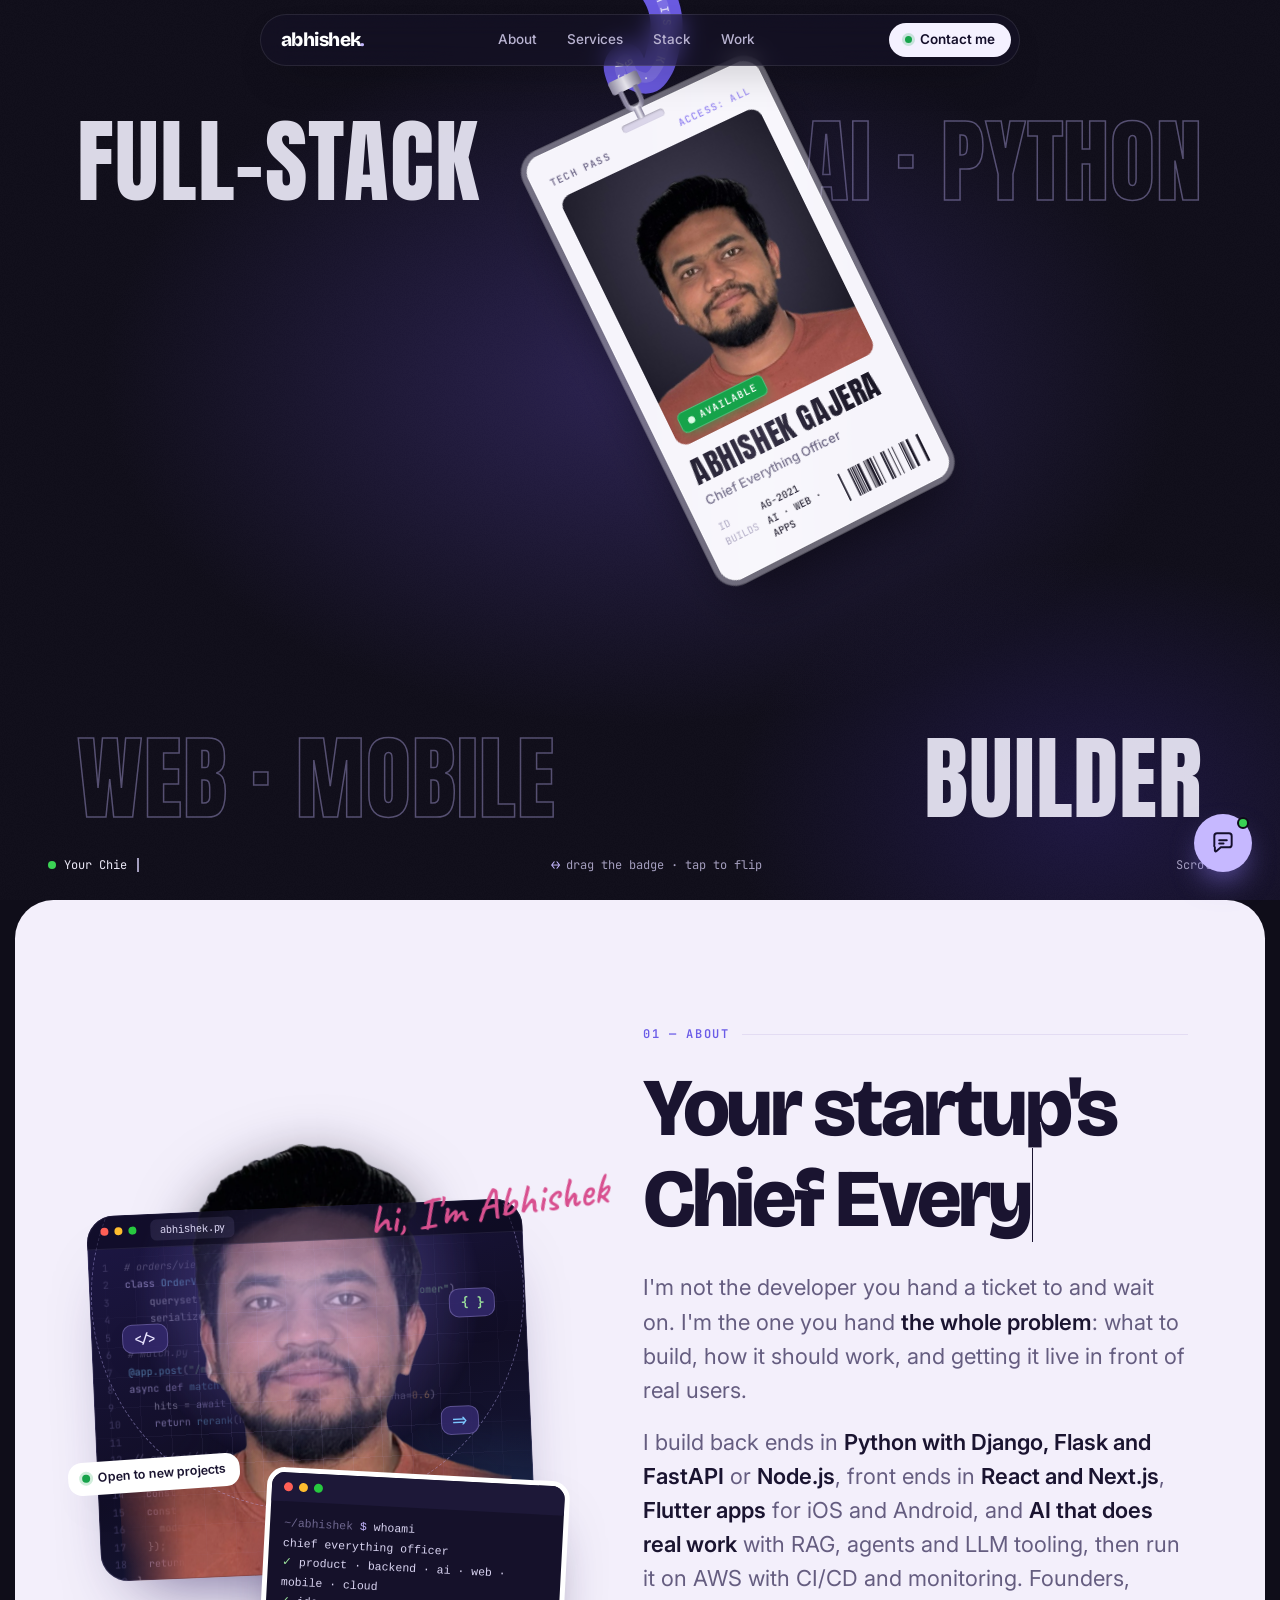
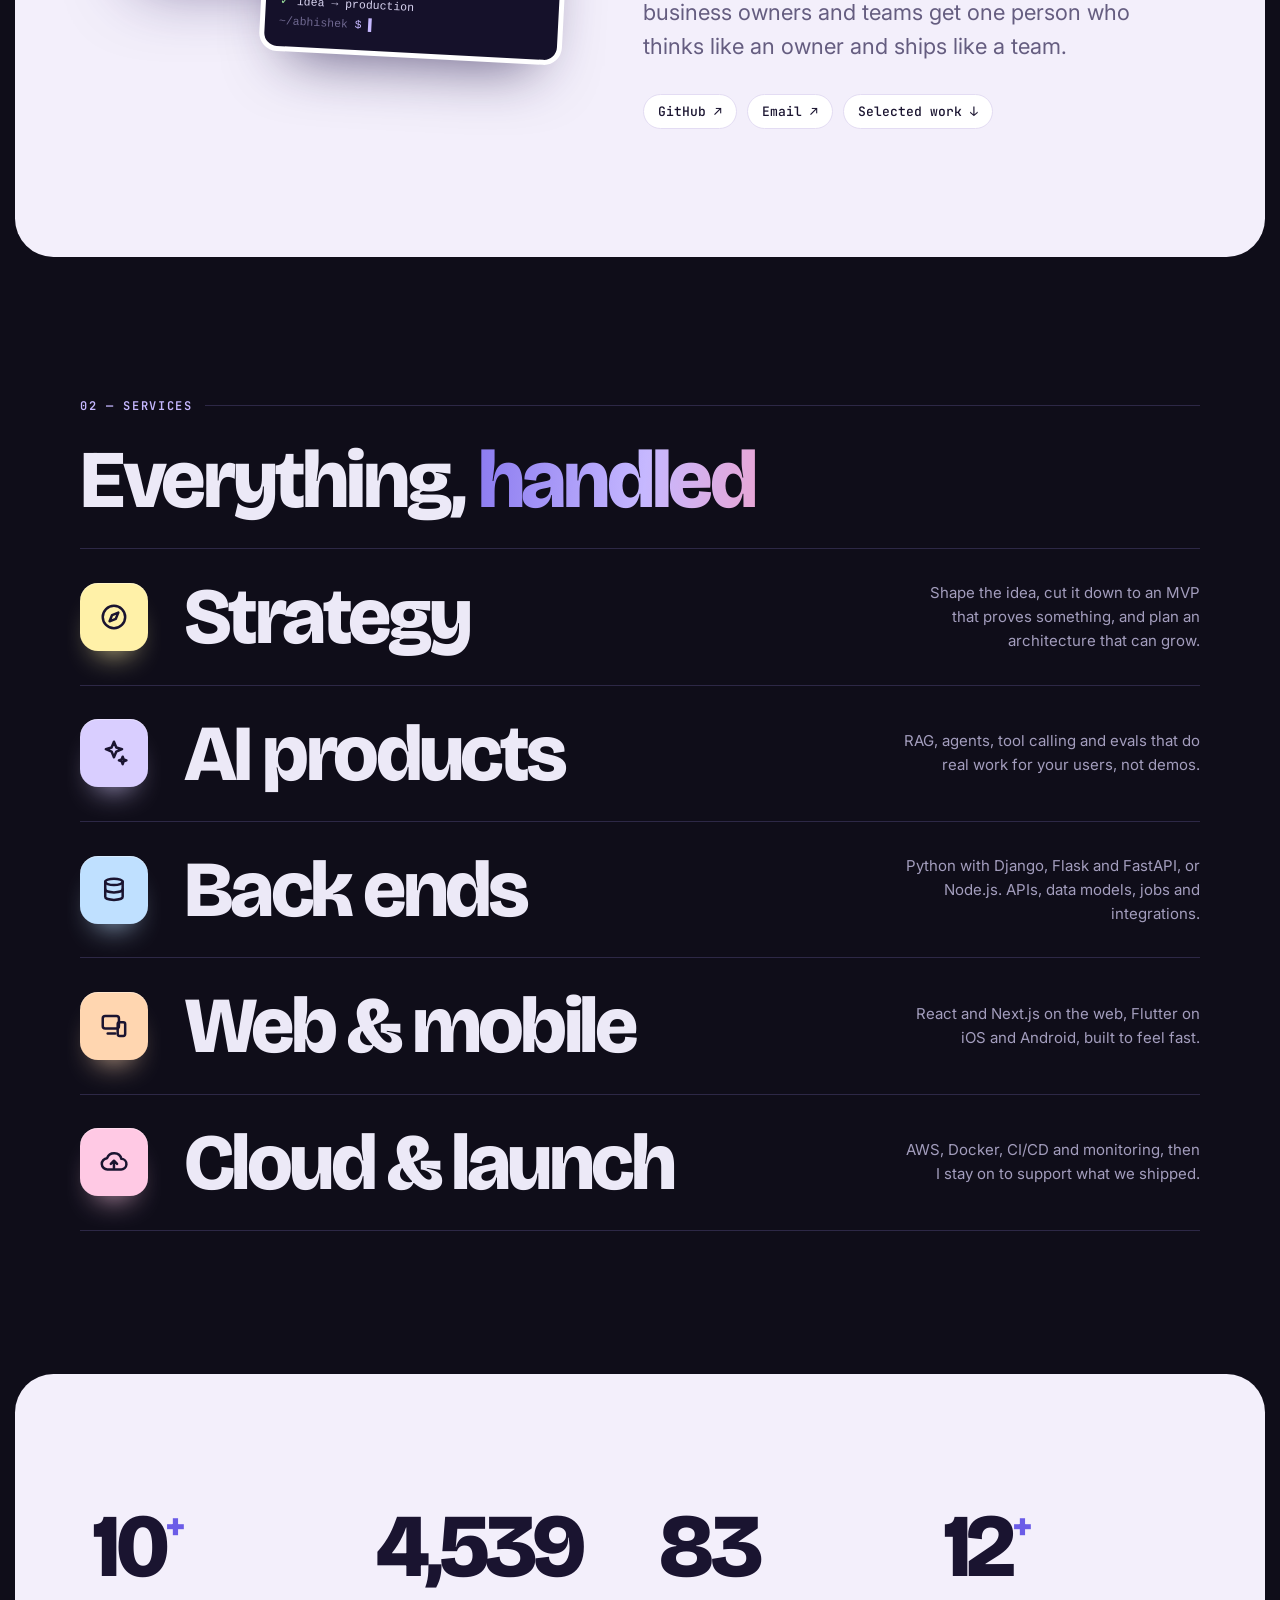
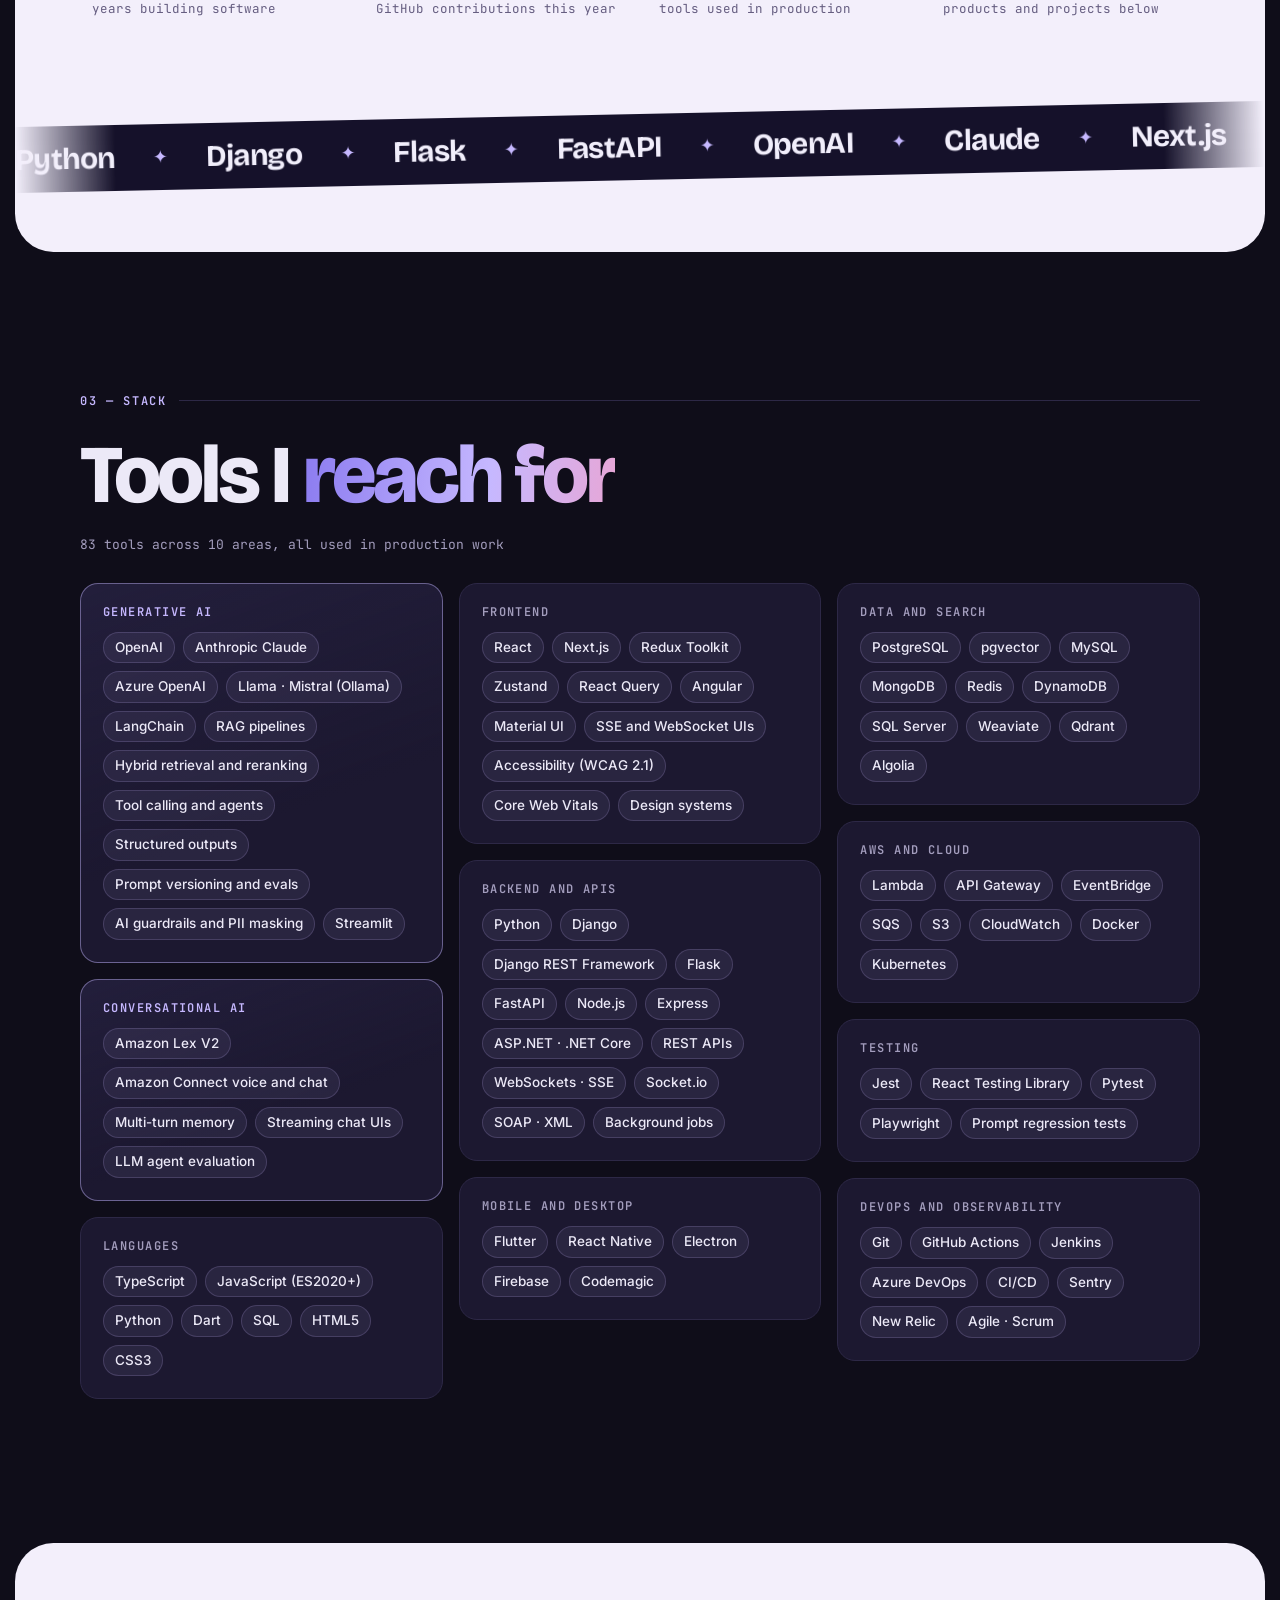
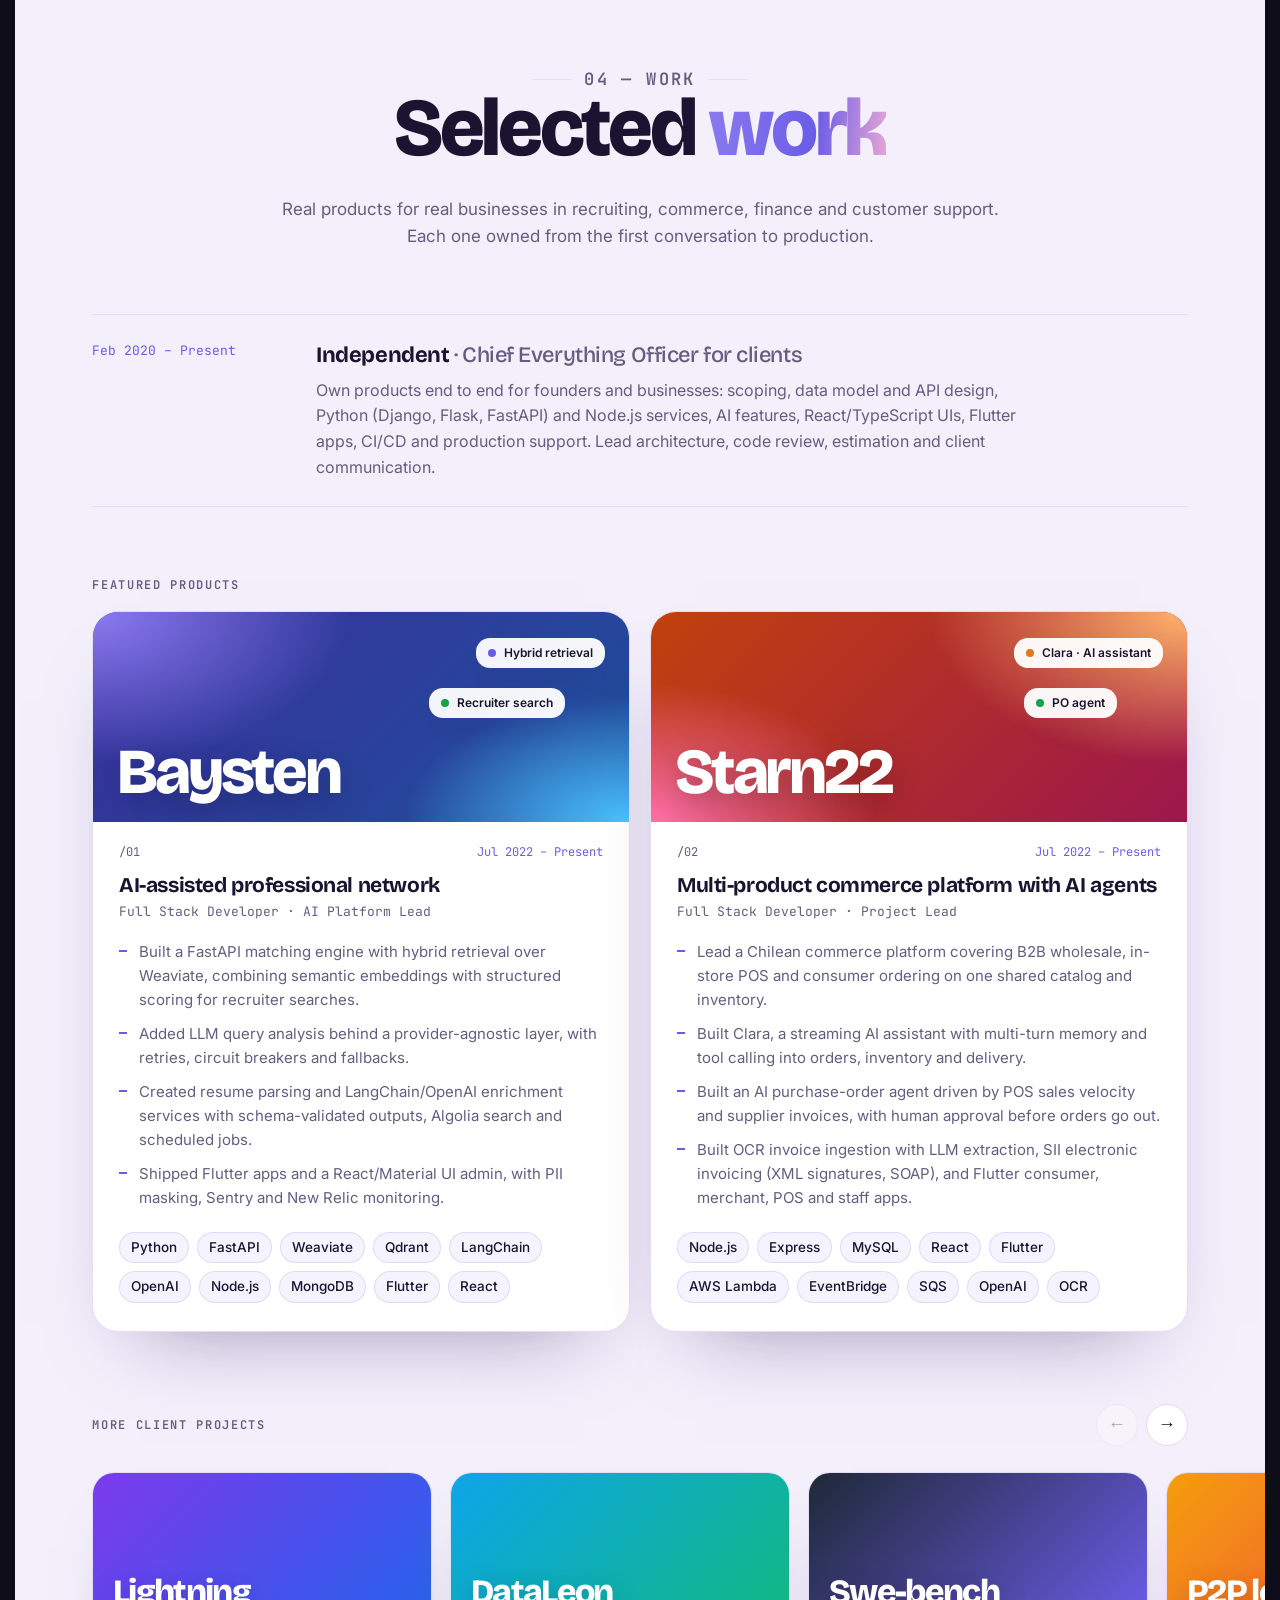
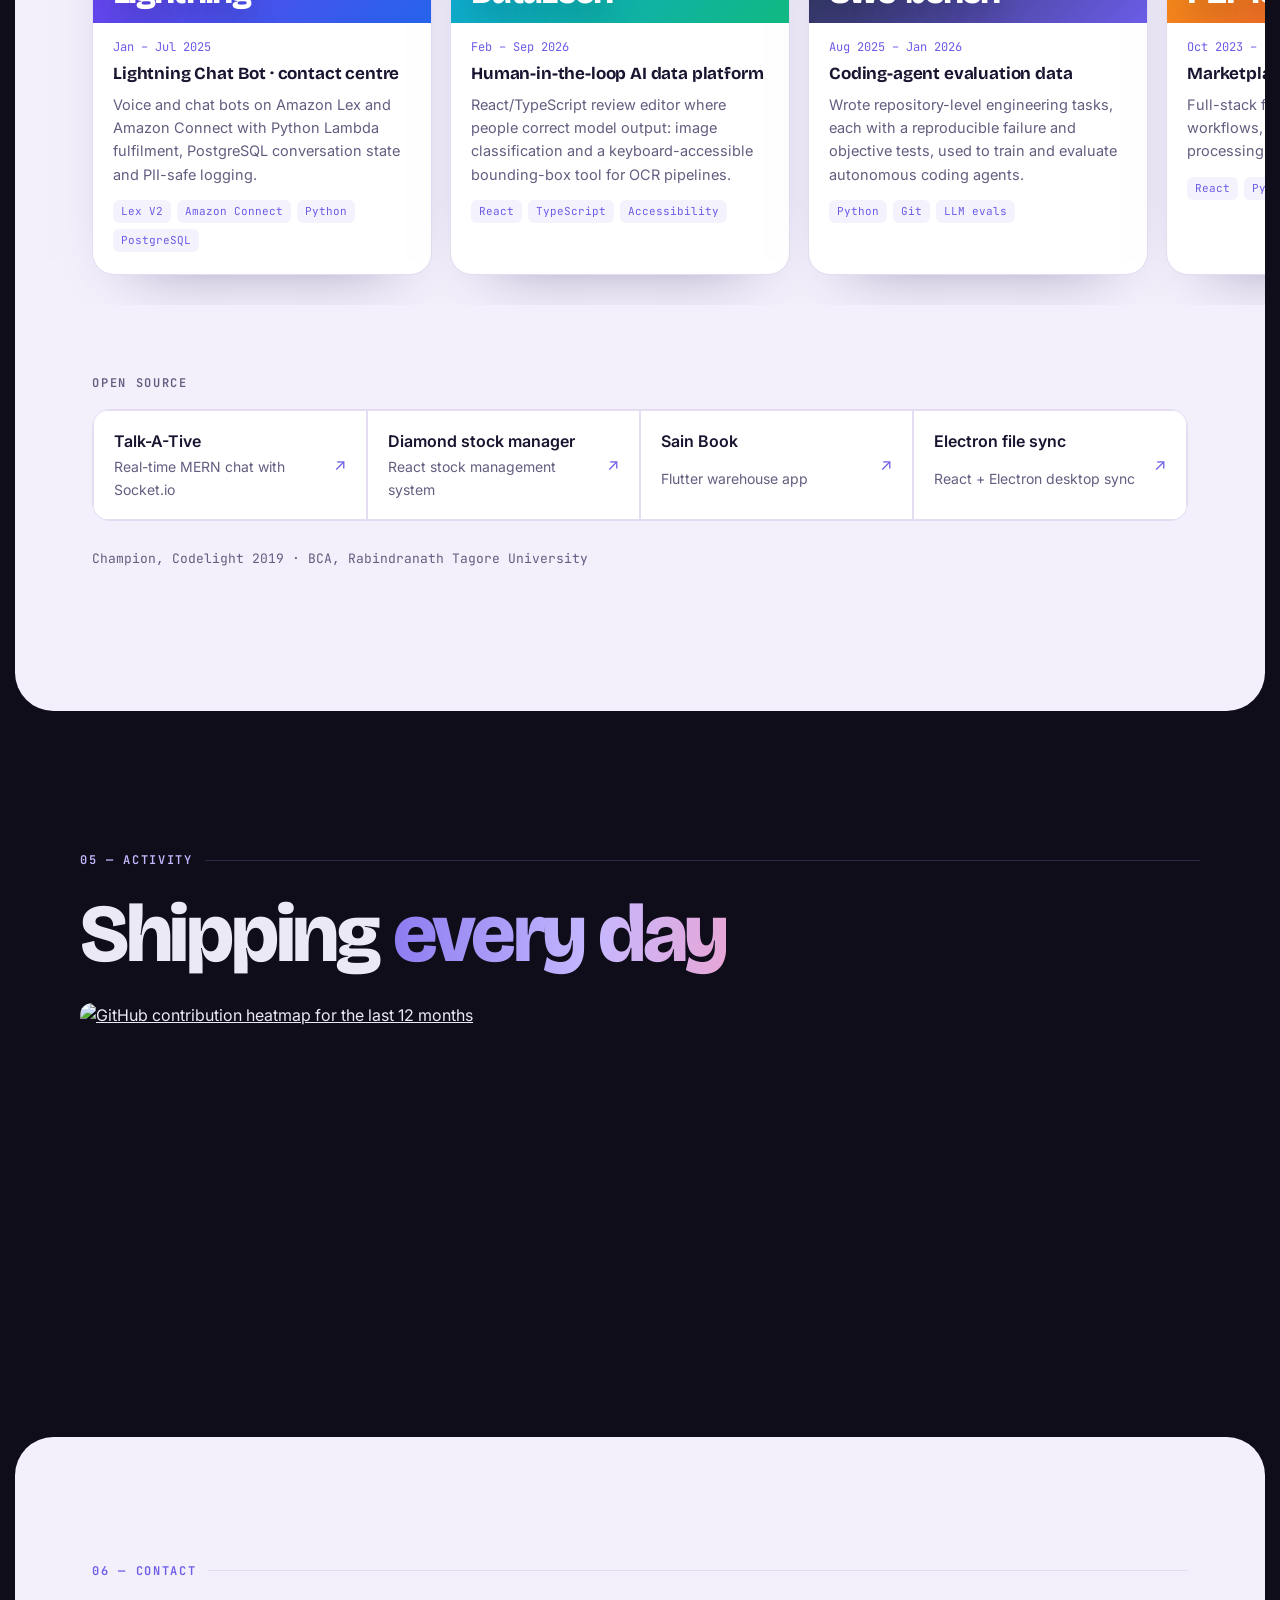
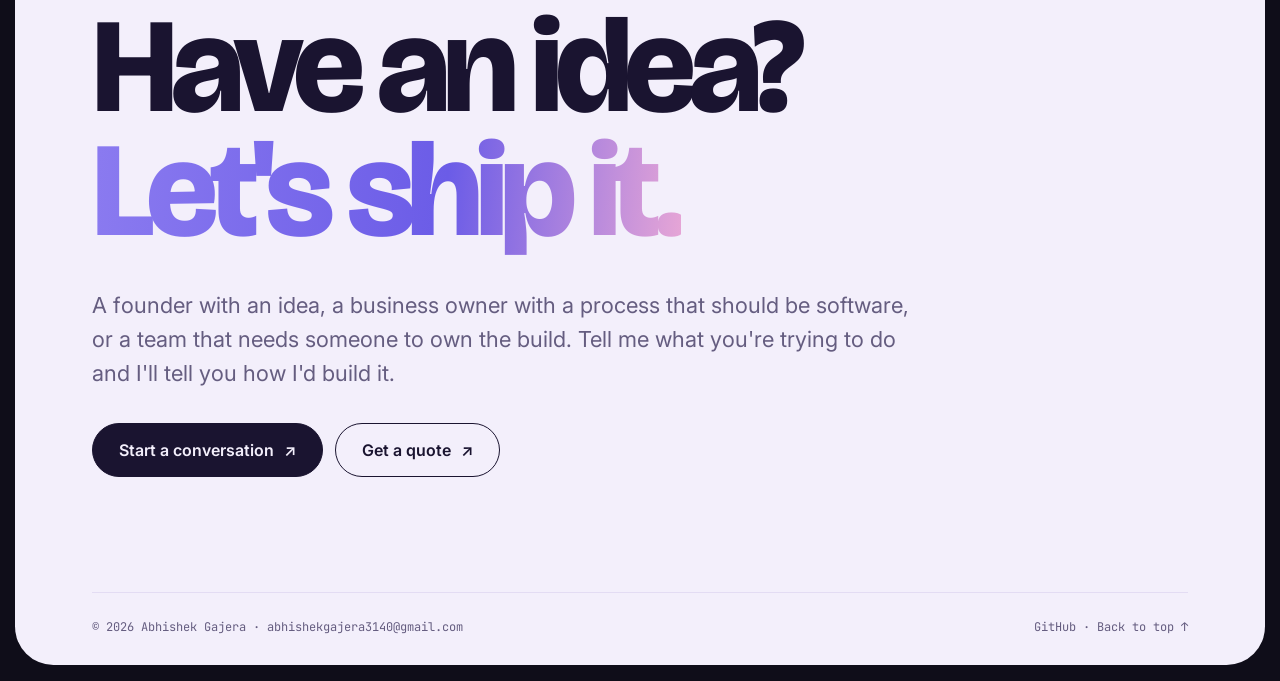
==== commit 6bae93ca: "Make the site SEO-ready for abhishekgajera.dev Adds a canonical URL, keyword-led title and descripti" ====
--- a/index.html
+++ b/index.html
@@ -3,13 +3,77 @@
 <head>
 <meta charset="utf-8">
 <meta name="viewport" content="width=device-width, initial-scale=1">
-<title>Abhishek Gajera — Chief Everything Officer for your tech</title>
-<meta name="description" content="Abhishek Gajera takes startups and businesses from idea to production: product thinking, Python and JavaScript back ends, AI features, web and mobile apps, cloud and launch. One person who owns the whole build.">
-<meta property="og:title" content="Abhishek Gajera — Chief Everything Officer for your tech">
-<meta property="og:description" content="Hand me the whole problem. Product, back end, AI, web, mobile and launch, owned end to end.">
-<meta property="og:image" content="assets/headshot.jpg">
+<title>Abhishek Gajera — Full-stack &amp; AI Engineer for Startups</title>
+<meta name="description" content="Abhishek Gajera builds startup products end to end: Python (Django, Flask, FastAPI) and Node.js back ends, AI features, React, Next.js and Flutter apps on AWS.">
+<meta name="author" content="Abhishek Gajera">
+<meta name="robots" content="index, follow, max-image-preview:large, max-snippet:-1">
+<link rel="canonical" href="https://abhishekgajera.dev/">
+<meta name="referrer" content="strict-origin-when-cross-origin">
+
+<meta property="og:type" content="profile">
+<meta property="og:site_name" content="Abhishek Gajera">
+<meta property="og:url" content="https://abhishekgajera.dev/">
+<meta property="og:title" content="Abhishek Gajera — Chief Everything Officer for your startup's tech">
+<meta property="og:description" content="Hand me the whole problem. Product, Python and Node.js back ends, AI, web, mobile and launch, owned end to end.">
+<meta property="og:image" content="https://abhishekgajera.dev/assets/og-image.jpg">
+<meta property="og:image:width" content="1200">
+<meta property="og:image:height" content="630">
+<meta property="og:image:alt" content="Abhishek Gajera, Chief Everything Officer for your startup's tech">
+<meta property="og:locale" content="en_US">
+<meta property="profile:first_name" content="Abhishek">
+<meta property="profile:last_name" content="Gajera">
+<meta name="twitter:card" content="summary_large_image">
+<meta name="twitter:title" content="Abhishek Gajera — Chief Everything Officer for your startup's tech">
+<meta name="twitter:description" content="Product, Python and Node.js back ends, AI, web, mobile and launch, owned end to end.">
+<meta name="twitter:image" content="https://abhishekgajera.dev/assets/og-image.jpg">
+
 <meta name="theme-color" content="#0f0d19">
-<link rel="icon" href="data:image/svg+xml,<svg xmlns='http://www.w3.org/2000/svg' viewBox='0 0 64 64'><rect width='64' height='64' rx='14' fill='%230f0d19'/><text x='32' y='43' font-family='Arial' font-weight='900' font-size='28' fill='%23c6b8ff' text-anchor='middle'>AG</text></svg>">
+<link rel="icon" href="/favicon.ico" sizes="48x48">
+<link rel="icon" href="data:image/svg+xml,<svg xmlns='http://www.w3.org/2000/svg' viewBox='0 0 64 64'><rect width='64' height='64' rx='14' fill='%230f0d19'/><text x='32' y='43' font-family='Arial' font-weight='900' font-size='28' fill='%23c6b8ff' text-anchor='middle'>AG</text></svg>" type="image/svg+xml">
+<link rel="apple-touch-icon" href="/assets/apple-touch-icon.png">
+<link rel="manifest" href="/site.webmanifest">
+<link rel="preload" href="/assets/headshot-500.jpg" as="image" fetchpriority="high">
+
+<script type="application/ld+json">
+{
+  "@context": "https://schema.org",
+  "@graph": [
+    {
+      "@type": "WebSite",
+      "@id": "https://abhishekgajera.dev/#website",
+      "url": "https://abhishekgajera.dev/",
+      "name": "Abhishek Gajera",
+      "description": "Portfolio of Abhishek Gajera, full-stack and AI engineer for startups and businesses.",
+      "inLanguage": "en",
+      "publisher": { "@id": "https://abhishekgajera.dev/#person" }
+    },
+    {
+      "@type": "ProfilePage",
+      "@id": "https://abhishekgajera.dev/#profile",
+      "url": "https://abhishekgajera.dev/",
+      "name": "Abhishek Gajera — Full-stack & AI Engineer for Startups",
+      "isPartOf": { "@id": "https://abhishekgajera.dev/#website" },
+      "mainEntity": { "@id": "https://abhishekgajera.dev/#person" },
+      "dateModified": "2026-10-02",
+      "primaryImageOfPage": "https://abhishekgajera.dev/assets/og-image.jpg"
+    },
+    {
+      "@type": "Person",
+      "@id": "https://abhishekgajera.dev/#person",
+      "name": "Abhishek Gajera",
+      "url": "https://abhishekgajera.dev/",
+      "image": "https://abhishekgajera.dev/assets/headshot.jpg",
+      "jobTitle": "Full-stack and AI Engineer",
+      "description": "Independent full-stack and AI engineer who owns startup and business products end to end: strategy, Python and Node.js back ends, AI features, web and mobile apps, cloud and launch.",
+      "email": "mailto:abhishekgajera3140@gmail.com",
+      "alumniOf": { "@type": "CollegeOrUniversity", "name": "Rabindranath Tagore University" },
+      "award": "Champion, Codelight 2019",
+      "knowsAbout": ["Full-stack development", "Python", "Django", "Django REST Framework", "Flask", "FastAPI", "Node.js", "TypeScript", "JavaScript", "React", "Next.js", "Flutter", "Generative AI", "Retrieval-augmented generation", "LLM agents", "LangChain", "PostgreSQL", "pgvector", "MongoDB", "AWS", "Docker", "CI/CD"],
+      "sameAs": ["https://github.com/AbhishekGajera"]
+    }
+  ]
+}
+</script>
 <link rel="preconnect" href="https://fonts.googleapis.com">
 <link rel="preconnect" href="https://fonts.gstatic.com" crossorigin>
 <link href="https://fonts.googleapis.com/css2?family=Anton&family=Bricolage+Grotesque:opsz,wght@12..96,500..800&family=Caveat:wght@600&family=Inter:wght@400;500;600;700&family=JetBrains+Mono:wght@400;600&display=swap" rel="stylesheet">
@@ -665,6 +729,7 @@
   .flipper { transition-duration: .01s; }
 }
 </style>
+<noscript><style>.reveal, .focus > *, .word { opacity: 1 !important; transform: none !important; filter: none !important; }</style></noscript>
 </head>
 <body>
 
@@ -710,7 +775,7 @@
             <div class="shine"></div>
             <div class="top"><span>TECH PASS</span><b>ACCESS: ALL</b></div>
             <div class="photo">
-              <img src="assets/headshot-500.jpg" srcset="assets/headshot-500.jpg 500w, assets/headshot.jpg 1000w" sizes="290px" alt="Portrait of Abhishek Gajera" width="500" height="625">
+              <img src="assets/headshot-500.jpg" srcset="assets/headshot-500.jpg 500w, assets/headshot.jpg 1000w" sizes="290px" alt="Portrait of Abhishek Gajera, full-stack and AI engineer" fetchpriority="high" width="500" height="625">
               <span class="tag"><i aria-hidden="true"></i>AVAILABLE</span>
             </div>
             <h1>Abhishek Gajera</h1>
@@ -764,7 +829,7 @@
             <i class="tok" style="right:7%;top:24%">{ }</i>
             <i class="tok" style="right:12%;top:56%">=&gt;</i>
           </div>
-          <img class="me" src="assets/me-cutout.webp" alt="Abhishek Gajera" width="900" height="1125" decoding="async">
+          <img class="me" src="assets/me-cutout.webp" alt="Abhishek Gajera standing in front of a code editor" width="900" height="1125" decoding="async">
         </div>
         <span class="status-chip" aria-hidden="true"><i></i>Open to new projects</span>
         <div class="code-card" aria-hidden="true">
@@ -774,7 +839,7 @@
       </div>
       <div class="about-copy">
         <p class="label reveal">01 — About</p>
-        <h2 class="reveal" id="type-h2" aria-label="Your startup's Chief Everything Officer."><span id="type-h2-text"></span><i class="caret" aria-hidden="true"></i></h2>
+        <h2 class="reveal" id="type-h2"><span id="type-h2-text">Your startup's Chief Everything Officer.</span><i class="caret" aria-hidden="true"></i></h2>
         <p class="lede reveal">
           I'm not the developer you hand a ticket to and wait on. I'm the one you hand <strong>the whole problem</strong>:
           what to build, how it should work, and getting it live in front of real users.
@@ -965,7 +1030,7 @@
 <div class="chat" id="chat">
   <div class="chat-panel" id="chat-panel" role="dialog" aria-modal="false" aria-labelledby="chat-title" hidden>
     <header>
-      <img src="assets/headshot-500.jpg" alt="" width="40" height="40">
+      <img src="assets/headshot-500.jpg" alt="" width="40" height="40" loading="lazy" decoding="async">
       <div><p id="chat-title">Abhishek Gajera</p><span><i></i>Usually replies within a day</span></div>
       <button type="button" class="chat-x" id="chat-close" aria-label="Close chat">×</button>
     </header>
@@ -1100,7 +1165,8 @@
   ];
   const runAbout = async () => {
     const text = "Your startup's Chief Everything Officer.";
-    if (reduce) { h2Text.textContent = text; code.innerHTML = snippet.join("\n"); return; }
+    if (reduce) { code.innerHTML = snippet.join("\n"); return; }
+    h2Text.textContent = "";
     typeInto(h2Text, text, 55);
     await sleep(500);
     for (let i = 0; i < snippet.length; i++) { code.innerHTML = snippet.slice(0, i + 1).join("\n"); await sleep(260); }
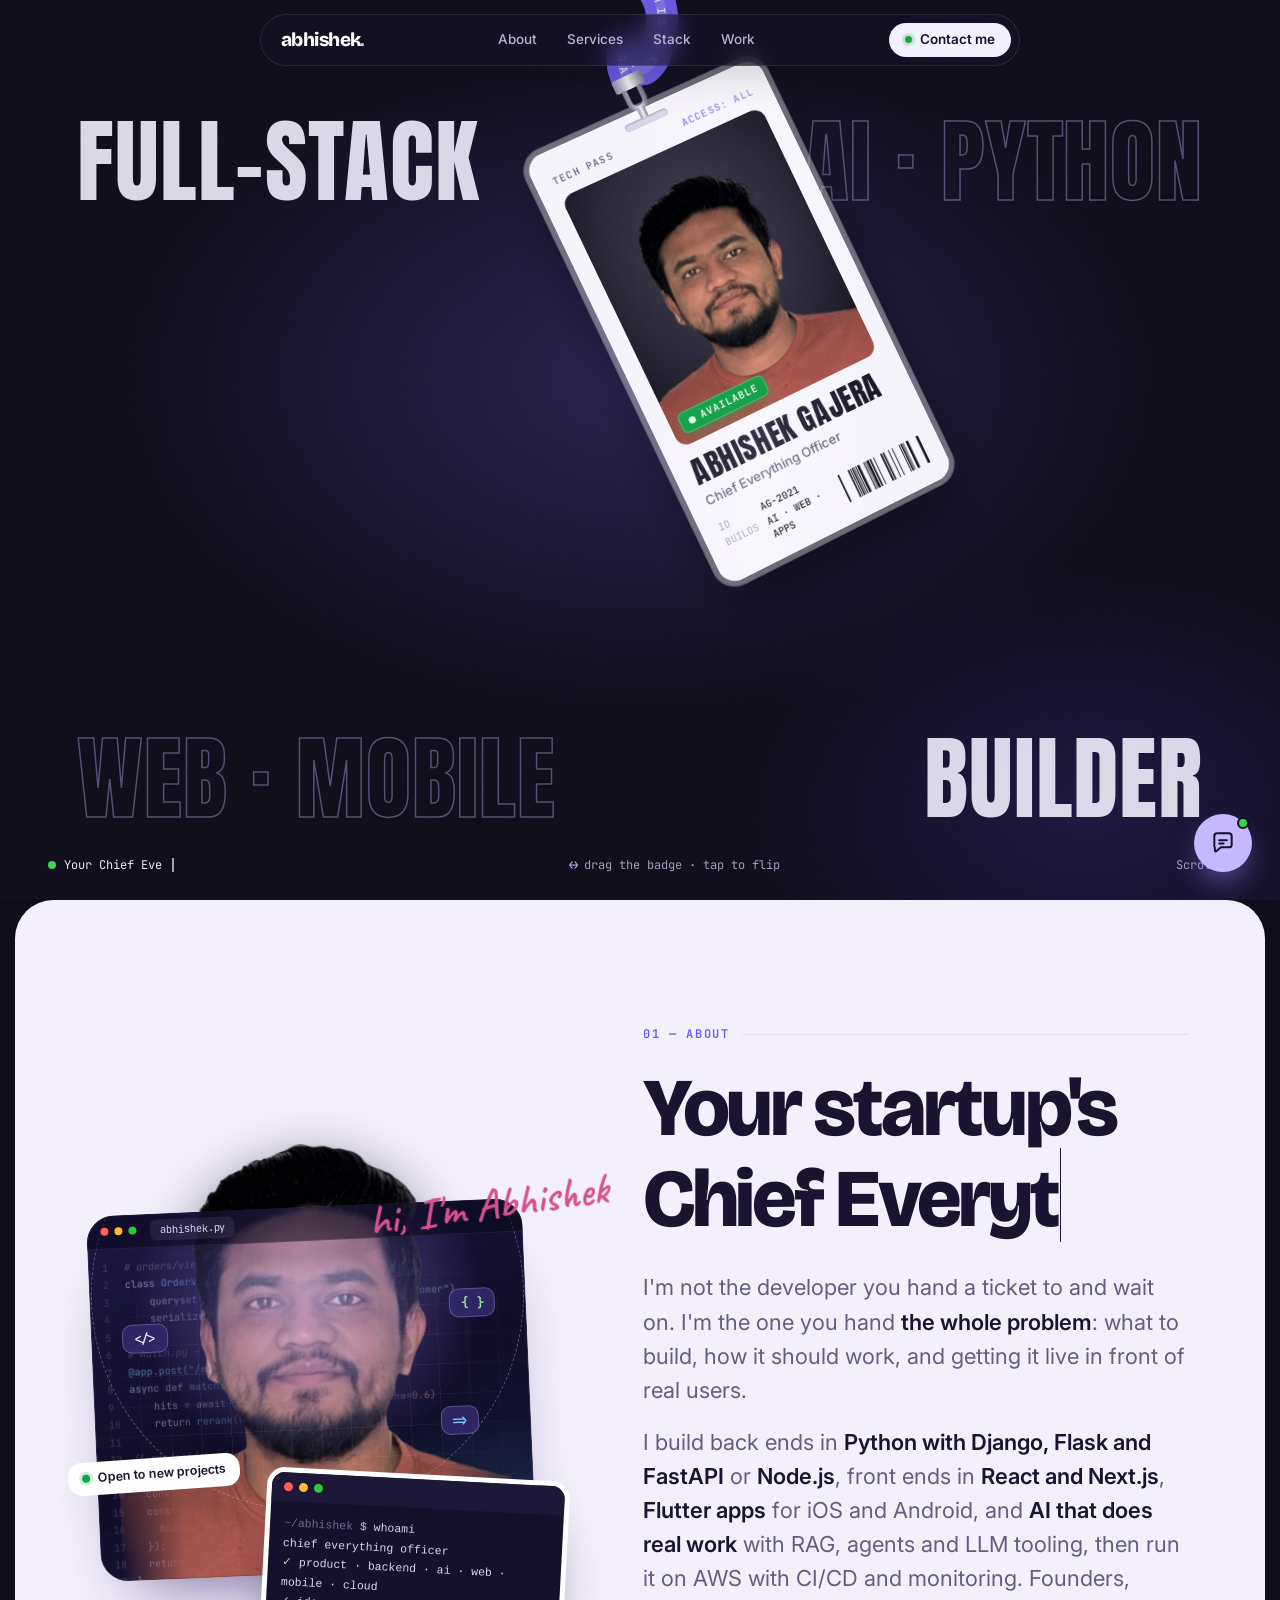
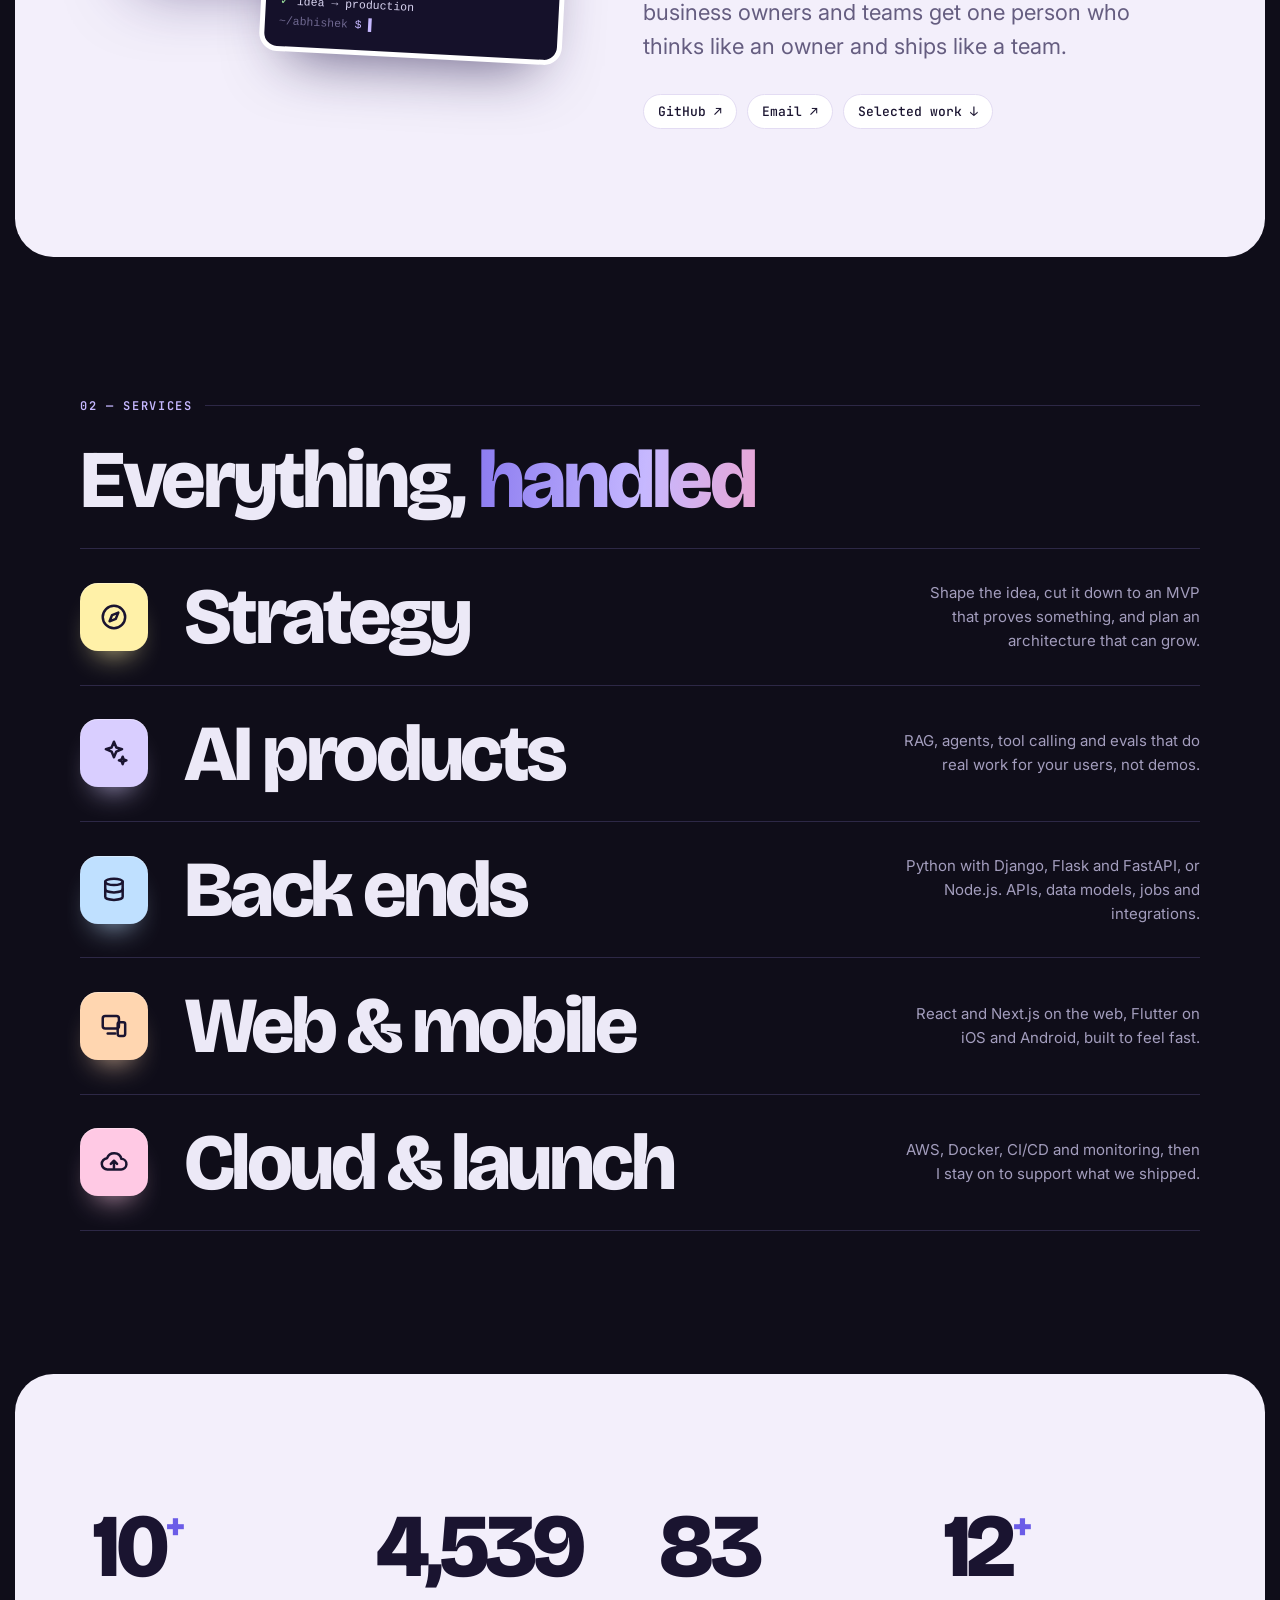
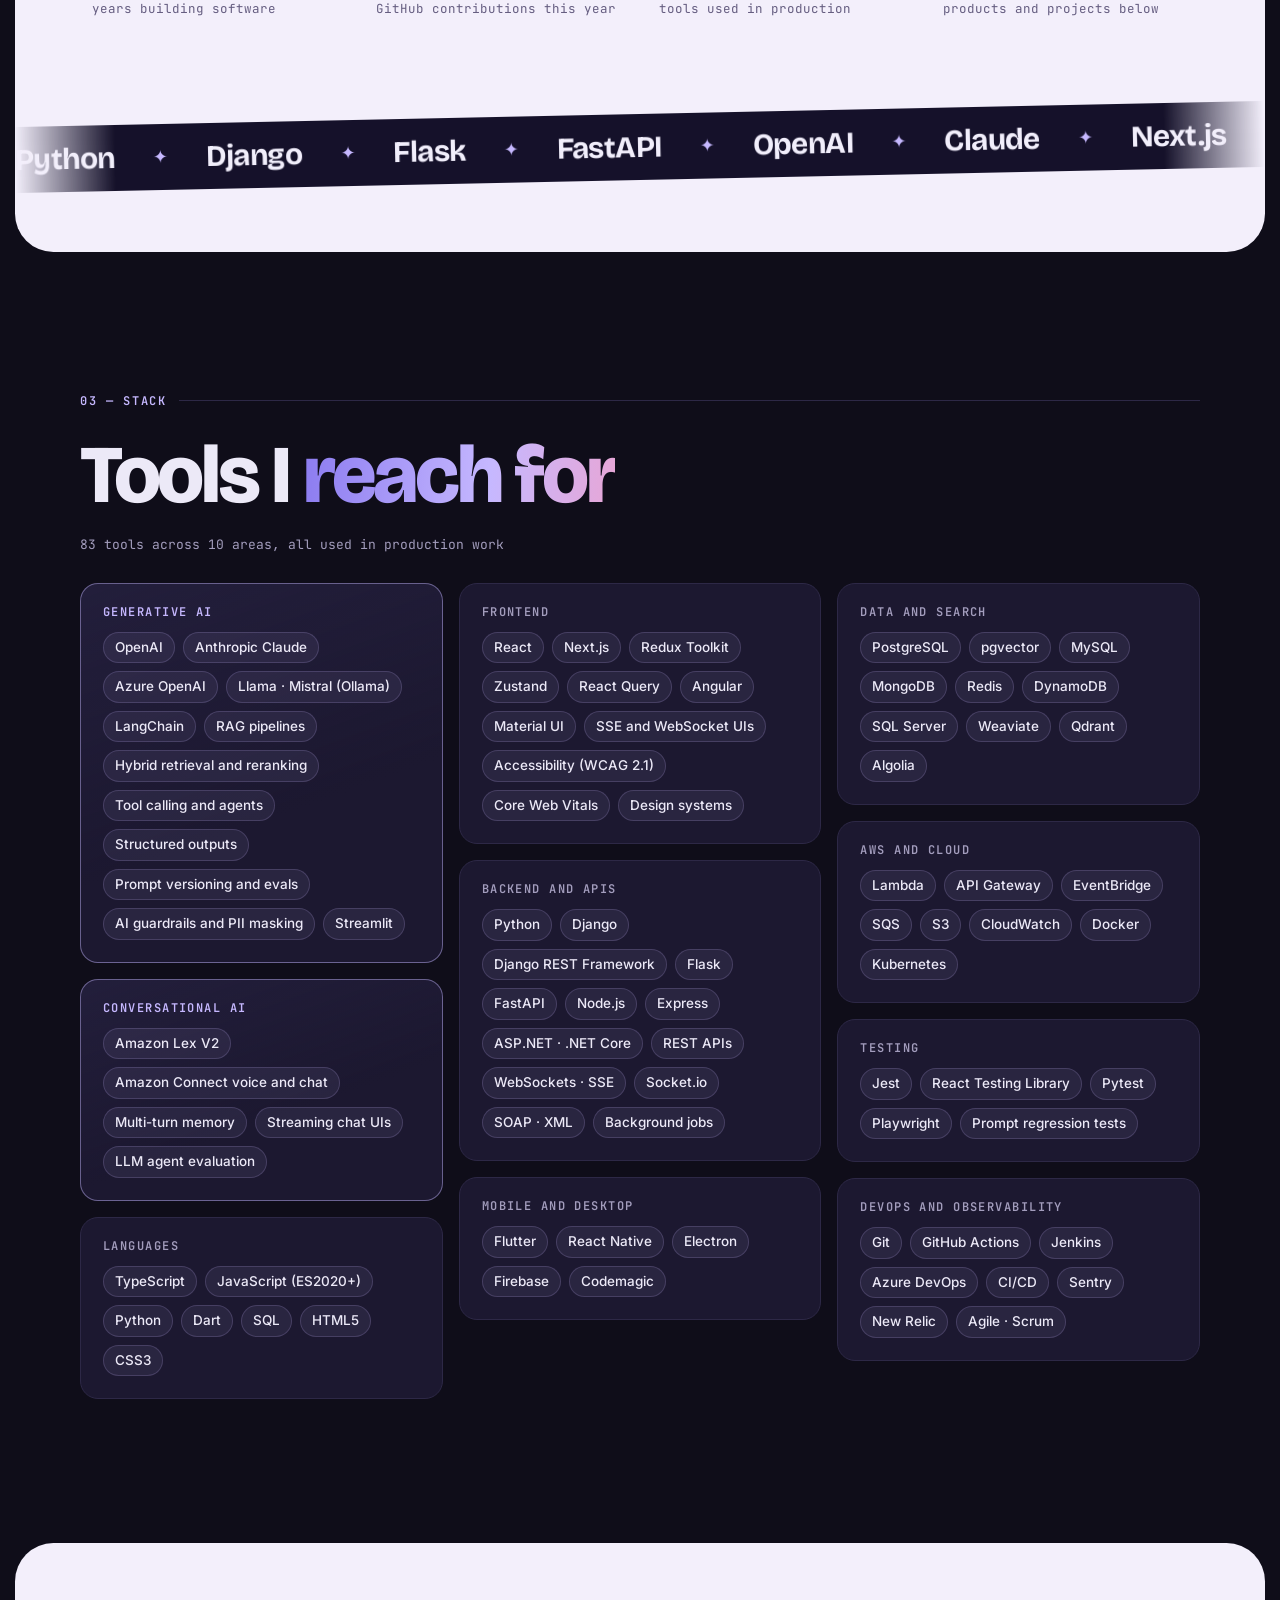
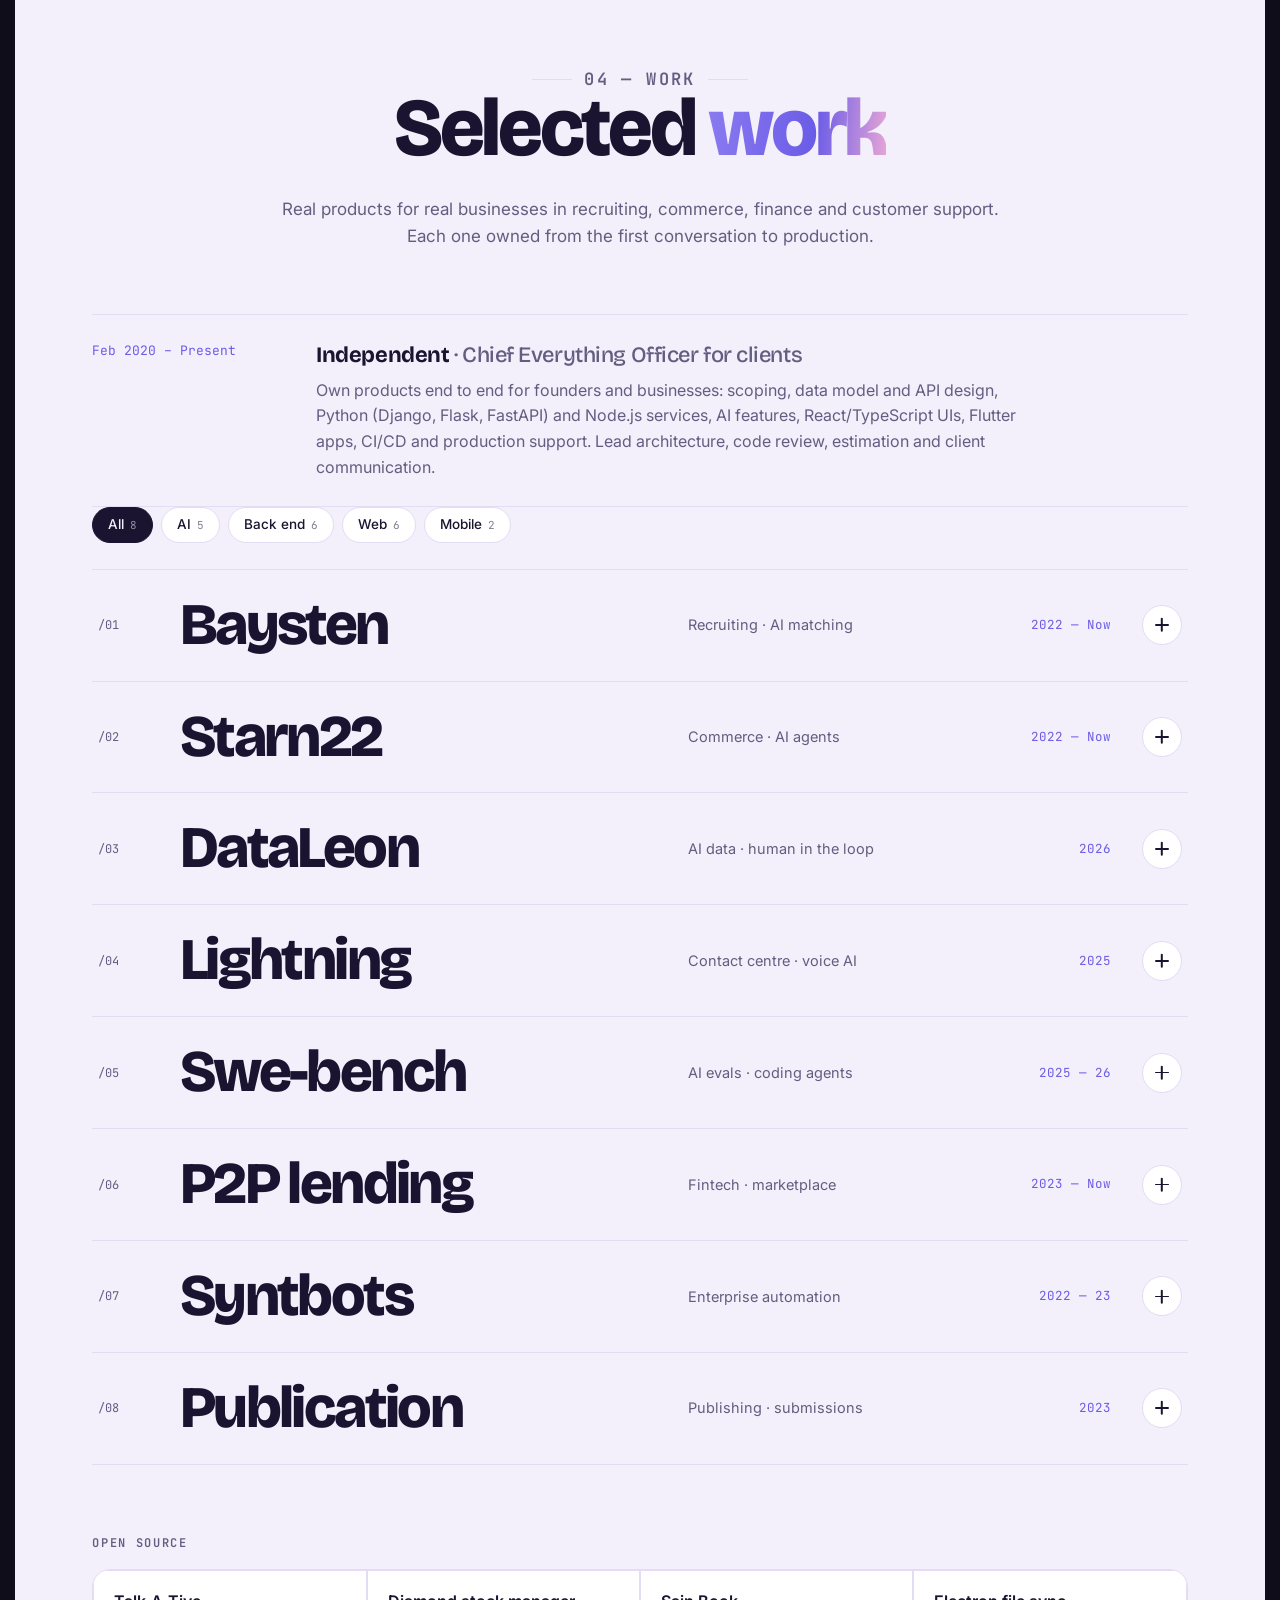
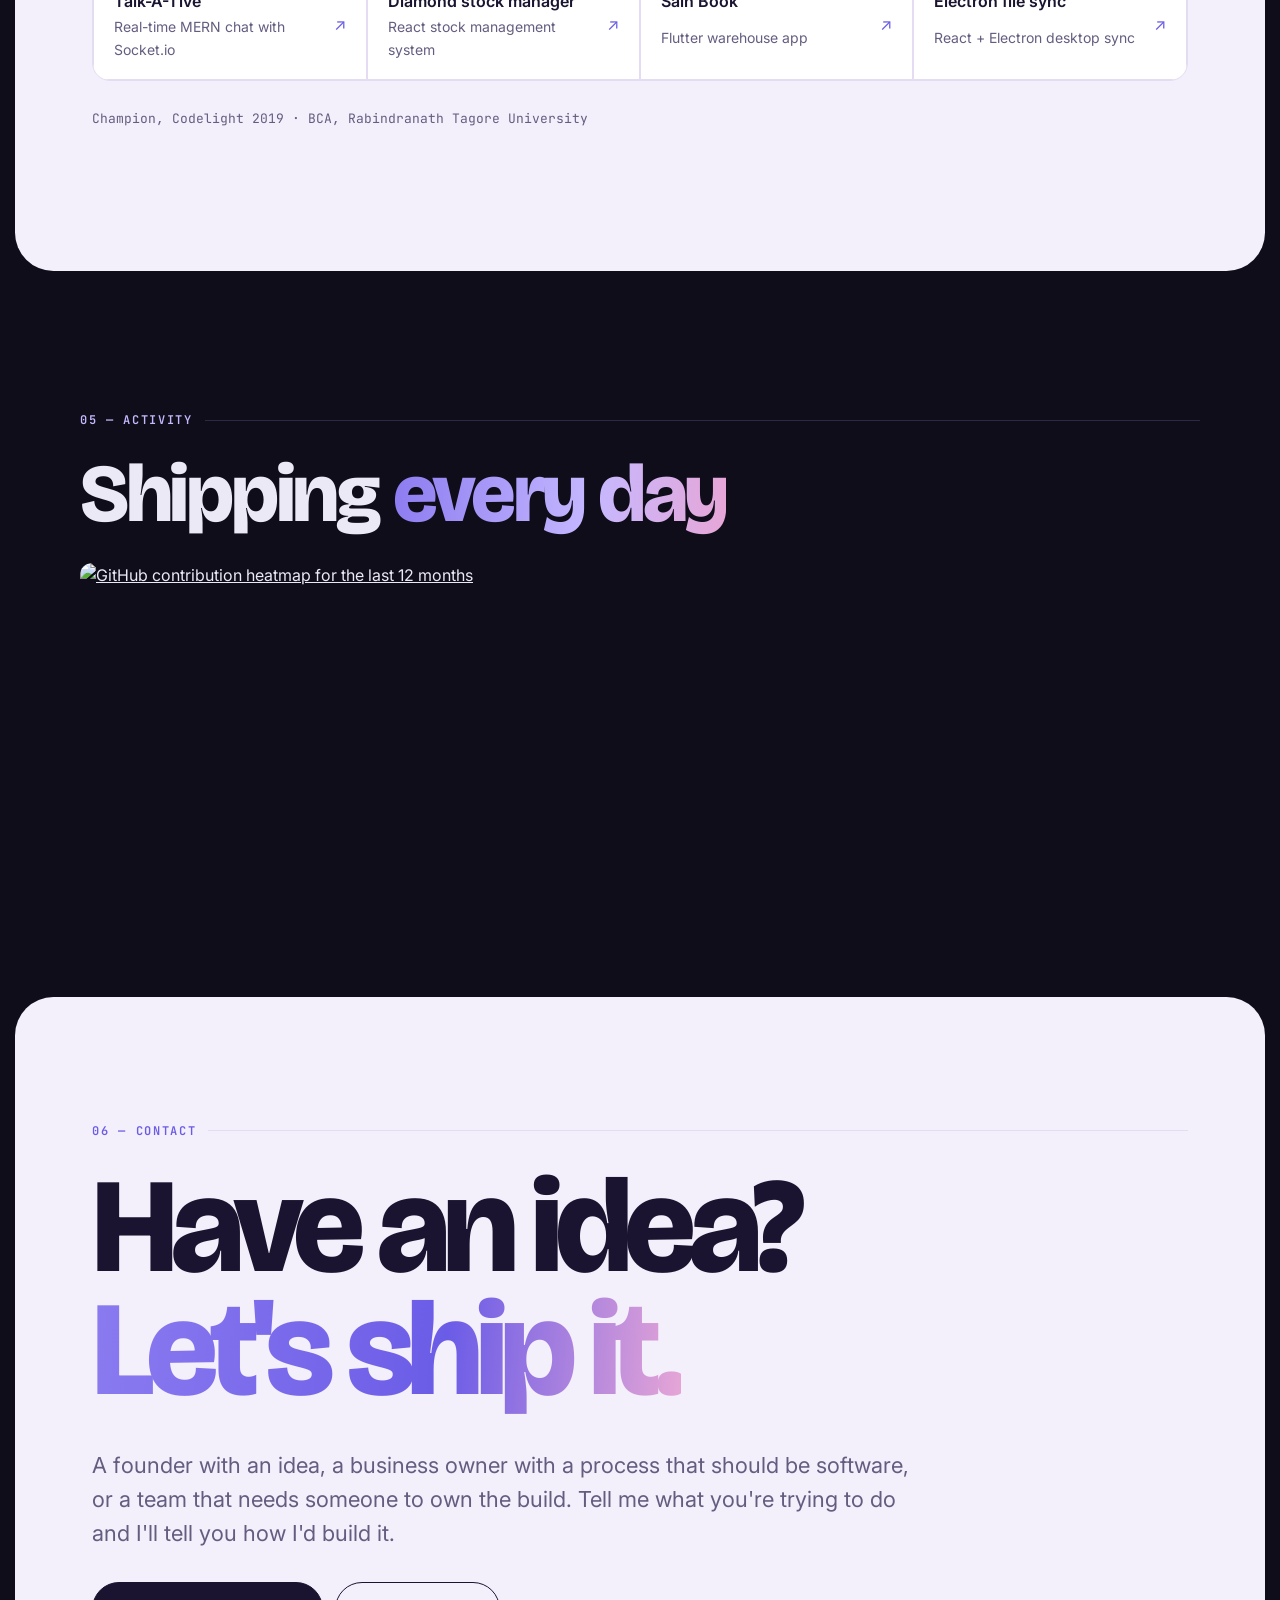
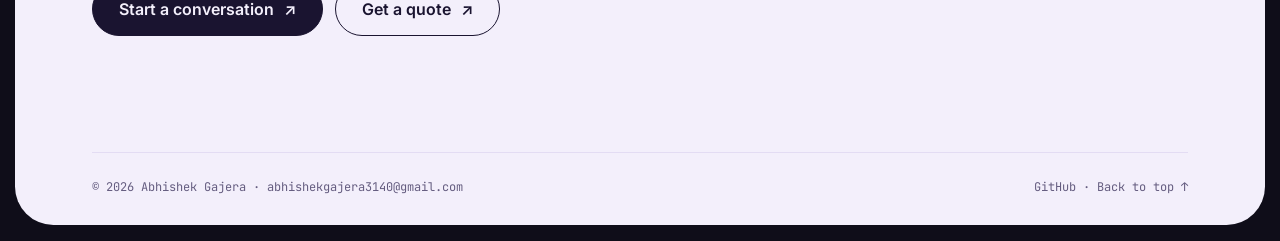
==== commit 935561cf: "Turn the work section into an interactive project index All eight client projects, Baysten and Starn" ====
--- a/index.html
+++ b/index.html
@@ -533,25 +533,11 @@
 .job h3 { margin: 0; font: 700 22px/1.3 var(--head); letter-spacing: -.02em; }
 .job h3 span { color: var(--muted); font-weight: 500; }
 .job p { margin: 8px 0 0; color: var(--muted); max-width: 70ch; }
-.featured { display: grid; grid-template-columns: repeat(auto-fit, minmax(340px, 1fr)); gap: 20px; }
-.case {
-  position: relative; border-radius: 26px; background: #fff; overflow: hidden;
-  border: 1px solid var(--line);
-  box-shadow: 0 40px 80px -50px rgba(40, 24, 90, .5);
-  transition: transform .6s var(--ease), box-shadow .6s var(--ease);
-}
-.case:hover { transform: translateY(-6px); box-shadow: 0 50px 90px -46px rgba(40, 24, 90, .6); }
-.case::after { /* cursor spotlight */
-  content: ""; position: absolute; inset: 0; pointer-events: none; opacity: 0; transition: opacity .4s;
-  background: radial-gradient(420px circle at var(--mx, 50%) var(--my, 50%), rgba(139, 123, 240, .12), transparent 60%);
-}
-.case:hover::after { opacity: 1; }
 .cover {
   position: relative; height: 210px; overflow: hidden;
   background: var(--cover);
 }
 .cover-in { position: absolute; inset: 0; transition: transform 1s var(--ease); }
-.case:hover .cover-in { transform: scale(1.04); }
 .cover .big { position: absolute; left: 24px; bottom: 18px; font: 800 clamp(44px, 5vw, 64px)/1 var(--head); letter-spacing: -.05em; color: #fff; text-shadow: 0 10px 30px rgba(0,0,0,.25); }
 .cover .pill {
   position: absolute; display: inline-flex; align-items: center; gap: 8px; padding: 9px 12px; border-radius: 14px;
@@ -562,47 +548,77 @@
 .cover .pill i { width: 8px; height: 8px; border-radius: 50%; background: var(--dot, #6b5ce7); }
 .cover .pill:nth-of-type(2) { animation-delay: -3s; }
 @keyframes float { 50% { transform: translateY(-8px); } }
-.case-body { padding: 24px 26px 28px; }
-.case-head { display: flex; justify-content: space-between; font: 12px/1 var(--mono); color: var(--muted); }
-.case .when { color: var(--accent); }
-.case .kind { margin: 14px 0 0; font: 700 21px/1.25 var(--head); letter-spacing: -.02em; color: var(--text); }
-.case .case-role { margin: 4px 0 0; font: 13px/1.5 var(--mono); color: var(--muted); }
-.case ul { margin: 18px 0 22px; padding: 0; list-style: none; display: grid; gap: 10px; }
-.case li { position: relative; padding-left: 20px; color: var(--muted); font-size: 15px; }
-.case li::before { content: ""; position: absolute; left: 0; top: .7em; width: 8px; height: 2px; background: var(--accent); }
-
-.rail-nav { display: flex; gap: 8px; }
-.rail-nav button {
-  width: 42px; height: 42px; border-radius: 50%; cursor: pointer; display: grid; place-items: center;
-  border: 1px solid var(--line); background: #fff; color: var(--text); font-size: 18px;
-  transition: transform .3s var(--ease), border-color .3s, opacity .3s;
-}
-.rail-nav button:hover { transform: translateY(-2px); border-color: var(--accent); }
-.rail-nav button:disabled { opacity: .35; cursor: default; transform: none; }
-.rail {
-  display: flex; gap: 18px; overflow-x: auto; scroll-snap-type: x mandatory; scroll-behavior: smooth;
-  margin: 0 calc(-1 * clamp(16px, 6vw, 96px)); padding: 6px clamp(16px, 6vw, 96px) 30px;
-  scroll-padding-inline: clamp(16px, 6vw, 96px);
-  scrollbar-width: none; cursor: grab;
-}
-.rail::-webkit-scrollbar { display: none; }
-.rail.dragging { cursor: grabbing; scroll-snap-type: none; scroll-behavior: auto; }
-.rail.dragging * { pointer-events: none; }
-.mini {
-  flex: 0 0 min(340px, 82vw); scroll-snap-align: start;
-  border-radius: 22px; background: #fff; border: 1px solid var(--line); overflow: hidden;
-  box-shadow: 0 30px 60px -44px rgba(40, 24, 90, .5);
-  transition: transform .6s var(--ease), box-shadow .6s var(--ease);
-}
-.mini:hover { transform: translateY(-6px); box-shadow: 0 40px 70px -40px rgba(40, 24, 90, .55); }
-.mini .cover { height: 150px; }
-.mini .cover .big { font-size: 34px; left: 20px; bottom: 14px; }
-.mini-body { padding: 18px 20px 22px; }
-.mini .when { margin: 0; font: 12px/1 var(--mono); color: var(--accent); }
-.mini .kind { margin: 10px 0 8px; color: var(--text); font: 700 17px/1.3 var(--head); letter-spacing: -.01em; }
-.mini p { margin: 0; color: var(--muted); font-size: 14.5px; }
-.mini .tags { display: flex; flex-wrap: wrap; gap: 6px; margin-top: 14px; }
-.mini .tags span { font: 11px/1 var(--mono); padding: 6px 8px; border-radius: 6px; background: rgba(107, 92, 231, .08); color: var(--accent); }
+
+/* project index: big rows, filter chips, a preview card that follows the
+   cursor, and rows that open in place */
+.pfilter { display: flex; flex-wrap: wrap; gap: 8px; margin: 0 0 26px; }
+.pfilter button {
+  font: 500 13.5px/1 var(--sans); padding: 10px 15px; border-radius: 999px; cursor: pointer;
+  color: var(--text); background: #fff; border: 1px solid var(--line);
+  transition: background .3s, color .3s, border-color .3s, transform .3s var(--ease);
+}
+.pfilter button:hover { border-color: var(--accent); transform: translateY(-1px); }
+.pfilter button[aria-pressed="true"] { background: var(--text); color: var(--sheet); border-color: var(--text); }
+.pfilter button span { margin-left: 6px; font: 11px/1 var(--mono); opacity: .55; }
+.plist { border-top: 1px solid var(--line); counter-reset: proj; }
+.proj { border-bottom: 1px solid var(--line); }
+.proj-h { margin: 0; font: inherit; }
+.proj[hidden] { display: none; }
+.proj.enter { animation: projIn .6s var(--ease) both; }
+@keyframes projIn { from { opacity: 0; transform: translateY(14px); } }
+.proj-head {
+  position: relative; width: 100%; display: grid; align-items: center; gap: clamp(12px, 2.4vw, 32px);
+  grid-template-columns: 3.2em minmax(0, 1fr) minmax(0, 16em) 8.5em 40px;
+  padding: clamp(18px, 2.2vw, 26px) 6px; background: none; border: 0; cursor: pointer; text-align: left;
+  color: var(--text); font: inherit; isolation: isolate;
+}
+.proj-head::before { /* tint that sweeps in on hover */
+  content: ""; position: absolute; inset: 0; z-index: -1; border-radius: 14px; background: rgba(107, 92, 231, .07);
+  transform: scaleX(0); transform-origin: 0 50%; transition: transform .6s var(--ease);
+}
+.proj-head:hover::before, .proj.open .proj-head::before { transform: none; }
+.proj-head:focus-visible { outline: 2px solid var(--accent); outline-offset: 2px; border-radius: 14px; }
+.proj-n { font: 12px/1 var(--mono); color: var(--muted); }
+.proj-n::before { counter-increment: proj; content: "/" counter(proj, decimal-leading-zero); }
+.proj-name { font: 800 clamp(30px, 4.6vw, 62px)/1 var(--head); letter-spacing: -.045em; transition: transform .6s var(--ease), color .4s; }
+.proj-head:hover .proj-name, .proj.open .proj-name { transform: translateX(10px); color: var(--accent); }
+.proj-sector { font-size: 14.5px; color: var(--muted); line-height: 1.35; }
+.proj-when { font: 12.5px/1.3 var(--mono); color: var(--accent); text-align: right; }
+.proj-x {
+  width: 40px; height: 40px; border-radius: 50%; display: grid; place-items: center; justify-self: end;
+  border: 1px solid var(--line); background: #fff; transition: transform .6s var(--ease), background .3s, color .3s;
+}
+.proj-x::before, .proj-x::after { content: ""; grid-area: 1 / 1; width: 14px; height: 1.6px; border-radius: 2px; background: currentColor; }
+.proj-x::after { transform: rotate(90deg); transition: transform .5s var(--ease); }
+.proj.open .proj-x { background: var(--text); color: var(--sheet); transform: rotate(180deg); }
+.proj.open .proj-x::after { transform: rotate(0deg); }
+.proj-body { display: grid; grid-template-rows: 0fr; transition: grid-template-rows .7s var(--ease); }
+.proj.open .proj-body { grid-template-rows: 1fr; }
+.proj-body > div { overflow: hidden; }
+.proj-inner {
+  display: grid; grid-template-columns: minmax(0, .9fr) minmax(0, 1.4fr); gap: clamp(20px, 3vw, 44px);
+  padding: 6px 6px clamp(26px, 3vw, 38px) calc(3.2em + clamp(12px, 2.4vw, 32px) + 6px);
+  opacity: 0; transform: translateY(10px); transition: opacity .5s var(--ease), transform .7s var(--ease);
+}
+.proj.open .proj-inner { opacity: 1; transform: none; transition-delay: .15s; }
+.proj-inner .cover { height: auto; aspect-ratio: 16 / 11; border-radius: 20px; box-shadow: 0 30px 60px -40px rgba(40, 24, 90, .6); }
+.proj-inner .cover .big { font-size: clamp(30px, 3.4vw, 46px); }
+.proj-kind { margin: 0; font: 700 clamp(20px, 2vw, 24px)/1.25 var(--head); letter-spacing: -.02em; }
+.proj-role { margin: 6px 0 0; font: 13px/1.5 var(--mono); color: var(--muted); }
+.proj-inner ul { margin: 16px 0 20px; padding: 0; list-style: none; display: grid; gap: 10px; }
+.proj-inner li { position: relative; padding-left: 20px; color: var(--muted); font-size: 15.5px; }
+.proj-inner li::before { content: ""; position: absolute; left: 0; top: .72em; width: 8px; height: 2px; background: var(--accent); }
+.peek { /* preview card that trails the cursor over closed rows */
+  position: fixed; left: 0; top: 0; z-index: 30; width: 300px; aspect-ratio: 16 / 11; pointer-events: none;
+  border-radius: 20px; overflow: hidden; opacity: 0; scale: .85; rotate: -4deg;
+  box-shadow: 0 40px 70px -30px rgba(30, 18, 70, .6);
+  transition: opacity .35s var(--ease), scale .5s var(--ease), rotate .6s var(--ease);
+  will-change: transform;
+}
+.peek.on { opacity: 1; scale: 1; rotate: 0deg; }
+.peek .cover { position: absolute; inset: 0; height: auto; }
+.peek .cover .big { font-size: 38px; }
+@media (hover: none) { .peek { display: none; } }
 .oss { display: grid; grid-template-columns: repeat(auto-fit, minmax(250px, 1fr)); border: 1px solid var(--line); border-radius: 18px; overflow: hidden; background: #fff; }
 .oss a { display: grid; grid-template-columns: 1fr auto; gap: 2px 12px; padding: 18px 20px; text-decoration: none; border: .5px solid var(--line); transition: background .3s; }
 .oss a:hover { background: rgba(107, 92, 231, .06); }
@@ -717,10 +733,12 @@
   .code-card { width: 60%; font-size: 9.5px; }
   .code-card pre { min-height: 0; padding: 8px 10px 10px; }
   .job { grid-template-columns: 1fr; gap: 6px; }
-  .featured { grid-template-columns: 1fr; }
-  .case-body { padding: 20px; }
+  .proj-head { grid-template-columns: minmax(0, 1fr) 36px; row-gap: 6px; }
+  .proj-n, .proj-when { display: none; }
+  .proj-sector { grid-row: 2; font-size: 13.5px; }
+  .proj-x { grid-row: 1 / 3; grid-column: 2; width: 36px; height: 36px; }
+  .proj-inner { grid-template-columns: 1fr; padding-left: 6px; }
   .hero-foot { flex-direction: column; align-items: start; }
-  .rail-nav { display: none; }
 }
 @media (prefers-reduced-motion: reduce) {
   html { scroll-behavior: auto; }
@@ -942,51 +960,88 @@
         <div class="job reveal"><div class="when">Feb 2020 – Present</div><div><h3>Independent <span>· Chief Everything Officer for clients</span></h3><p>Own products end to end for founders and businesses: scoping, data model and API design, Python (Django, Flask, FastAPI) and Node.js services, AI features, React/TypeScript UIs, Flutter apps, CI/CD and production support. Lead architecture, code review, estimation and client communication.</p></div></div>
       </div>
 
-      <p class="sub-label reveal">Featured products</p>
-      <div class="featured">
-        <article class="case reveal">
-          <div class="cover" style="--cover: radial-gradient(80% 120% at 0% 0%, #8b7bf0, transparent 60%), radial-gradient(70% 100% at 100% 100%, #4cc3ff, transparent 60%), linear-gradient(135deg, #3b2f9e, #1d4f9a)">
-            <div class="cover-in">
-              <span class="pill" style="top:26px;right:24px;--dot:#6b5ce7"><i></i>Hybrid retrieval</span>
-              <span class="pill" style="top:76px;right:64px;--dot:#16a34a"><i></i>Recruiter search</span>
-              <span class="big">Baysten</span>
-            </div>
-          </div>
-          <div class="case-body">
-            <div class="case-head"><span class="n">/01</span><span class="when">Jul 2022 – Present</span></div>
-            <p class="kind">AI-assisted professional network</p>
-            <p class="case-role">Full Stack Developer · AI Platform Lead</p>
-            <ul><li>Built a FastAPI matching engine with hybrid retrieval over Weaviate, combining semantic embeddings with structured scoring for recruiter searches.</li><li>Added LLM query analysis behind a provider-agnostic layer, with retries, circuit breakers and fallbacks.</li><li>Created resume parsing and LangChain/OpenAI enrichment services with schema-validated outputs, Algolia search and scheduled jobs.</li><li>Shipped Flutter apps and a React/Material UI admin, with PII masking, Sentry and New Relic monitoring.</li></ul>
-            <div class="chips"><span class="chip">Python</span><span class="chip">FastAPI</span><span class="chip">Weaviate</span><span class="chip">Qdrant</span><span class="chip">LangChain</span><span class="chip">OpenAI</span><span class="chip">Node.js</span><span class="chip">MongoDB</span><span class="chip">Flutter</span><span class="chip">React</span></div>
-          </div>
+      <div class="pfilter reveal" role="group" aria-label="Filter projects">
+        <button type="button" data-f="all" aria-pressed="true">All<span>8</span></button>
+        <button type="button" data-f="ai" aria-pressed="false">AI<span>5</span></button>
+        <button type="button" data-f="back" aria-pressed="false">Back end<span>6</span></button>
+        <button type="button" data-f="web" aria-pressed="false">Web<span>6</span></button>
+        <button type="button" data-f="mobile" aria-pressed="false">Mobile<span>2</span></button>
+      </div>
+      <div class="plist" id="plist">
+        <article class="proj reveal" data-cats="ai back web mobile">
+          <h3 class="proj-h"><button type="button" class="proj-head" aria-expanded="false" aria-controls="p-baysten">
+            <span class="proj-n" aria-hidden="true"></span><span class="proj-name">Baysten</span><span class="proj-sector">Recruiting · AI matching</span><span class="proj-when">2022 — Now</span><span class="proj-x" aria-hidden="true"></span>
+          </button></h3>
+          <div class="proj-body" id="p-baysten"><div><div class="proj-inner">
+            <div class="cover" style="--cover: radial-gradient(80% 120% at 0% 0%, #8b7bf0, transparent 60%), radial-gradient(70% 100% at 100% 100%, #4cc3ff, transparent 60%), linear-gradient(135deg, #3b2f9e, #1d4f9a)"><div class="cover-in"><span class="pill" style="top:20px;right:20px;--dot:#6b5ce7"><i></i>Hybrid retrieval</span><span class="pill" style="top:66px;right:54px;--dot:#16a34a"><i></i>Recruiter search</span><span class="big">Baysten</span></div></div>
+            <div><p class="proj-kind">AI-assisted professional network</p><p class="proj-role">Full Stack Developer · AI Platform Lead</p><ul><li>Built a FastAPI matching engine with hybrid retrieval over Weaviate, combining semantic embeddings with structured scoring for recruiter searches.</li><li>Added LLM query analysis behind a provider-agnostic layer, with retries, circuit breakers and fallbacks.</li><li>Created resume parsing and LangChain/OpenAI enrichment services with schema-validated outputs, Algolia search and scheduled jobs.</li><li>Shipped Flutter apps and a React/Material UI admin, with PII masking, Sentry and New Relic monitoring.</li></ul><div class="chips"><span class="chip">Python</span><span class="chip">FastAPI</span><span class="chip">Weaviate</span><span class="chip">Qdrant</span><span class="chip">LangChain</span><span class="chip">OpenAI</span><span class="chip">Node.js</span><span class="chip">MongoDB</span><span class="chip">Flutter</span><span class="chip">React</span></div></div>
+          </div></div></div>
         </article>
-        <article class="case reveal">
-          <div class="cover" style="--cover: radial-gradient(80% 120% at 100% 0%, #ffb36b, transparent 60%), radial-gradient(70% 110% at 0% 100%, #ff6fa8, transparent 60%), linear-gradient(135deg, #c2410c, #9d174d)">
-            <div class="cover-in">
-              <span class="pill" style="top:26px;right:24px;--dot:#e07a1f"><i></i>Clara · AI assistant</span>
-              <span class="pill" style="top:76px;right:70px;--dot:#16a34a"><i></i>PO agent</span>
-              <span class="big">Starn22</span>
-            </div>
-          </div>
-          <div class="case-body">
-            <div class="case-head"><span class="n">/02</span><span class="when">Jul 2022 – Present</span></div>
-            <p class="kind">Multi-product commerce platform with AI agents</p>
-            <p class="case-role">Full Stack Developer · Project Lead</p>
-            <ul><li>Lead a Chilean commerce platform covering B2B wholesale, in-store POS and consumer ordering on one shared catalog and inventory.</li><li>Built Clara, a streaming AI assistant with multi-turn memory and tool calling into orders, inventory and delivery.</li><li>Built an AI purchase-order agent driven by POS sales velocity and supplier invoices, with human approval before orders go out.</li><li>Built OCR invoice ingestion with LLM extraction, SII electronic invoicing (XML signatures, SOAP), and Flutter consumer, merchant, POS and staff apps.</li></ul>
-            <div class="chips"><span class="chip">Node.js</span><span class="chip">Express</span><span class="chip">MySQL</span><span class="chip">React</span><span class="chip">Flutter</span><span class="chip">AWS Lambda</span><span class="chip">EventBridge</span><span class="chip">SQS</span><span class="chip">OpenAI</span><span class="chip">OCR</span></div>
-          </div>
+        <article class="proj reveal" data-cats="ai back web mobile">
+          <h3 class="proj-h"><button type="button" class="proj-head" aria-expanded="false" aria-controls="p-starn22">
+            <span class="proj-n" aria-hidden="true"></span><span class="proj-name">Starn22</span><span class="proj-sector">Commerce · AI agents</span><span class="proj-when">2022 — Now</span><span class="proj-x" aria-hidden="true"></span>
+          </button></h3>
+          <div class="proj-body" id="p-starn22"><div><div class="proj-inner">
+            <div class="cover" style="--cover: radial-gradient(80% 120% at 100% 0%, #ffb36b, transparent 60%), radial-gradient(70% 110% at 0% 100%, #ff6fa8, transparent 60%), linear-gradient(135deg, #c2410c, #9d174d)"><div class="cover-in"><span class="pill" style="top:20px;right:20px;--dot:#e07a1f"><i></i>Clara · AI assistant</span><span class="pill" style="top:66px;right:54px;--dot:#16a34a"><i></i>PO agent</span><span class="big">Starn22</span></div></div>
+            <div><p class="proj-kind">Multi-product commerce platform with AI agents</p><p class="proj-role">Full Stack Developer · Project Lead</p><ul><li>Lead a Chilean commerce platform covering B2B wholesale, in-store POS and consumer ordering on one shared catalog and inventory.</li><li>Built Clara, a streaming AI assistant with multi-turn memory and tool calling into orders, inventory and delivery.</li><li>Built an AI purchase-order agent driven by POS sales velocity and supplier invoices, with human approval before orders go out.</li><li>Built OCR invoice ingestion with LLM extraction, SII electronic invoicing (XML signatures, SOAP), and Flutter consumer, merchant, POS and staff apps.</li></ul><div class="chips"><span class="chip">Node.js</span><span class="chip">Express</span><span class="chip">MySQL</span><span class="chip">React</span><span class="chip">Flutter</span><span class="chip">AWS Lambda</span><span class="chip">EventBridge</span><span class="chip">SQS</span><span class="chip">OpenAI</span><span class="chip">OCR</span></div></div>
+          </div></div></div>
+        </article>
+        <article class="proj reveal" data-cats="ai web">
+          <h3 class="proj-h"><button type="button" class="proj-head" aria-expanded="false" aria-controls="p-dataleon">
+            <span class="proj-n" aria-hidden="true"></span><span class="proj-name">DataLeon</span><span class="proj-sector">AI data · human in the loop</span><span class="proj-when">2026</span><span class="proj-x" aria-hidden="true"></span>
+          </button></h3>
+          <div class="proj-body" id="p-dataleon"><div><div class="proj-inner">
+            <div class="cover" style="--cover: linear-gradient(135deg, #0ea5e9, #10b981)"><div class="cover-in"><span class="pill" style="top:20px;right:20px;--dot:#0ea5e9"><i></i>Review editor</span><span class="pill" style="top:66px;right:54px;--dot:#10b981"><i></i>Bounding boxes</span><span class="big">DataLeon</span></div></div>
+            <div><p class="proj-kind">Human-in-the-loop AI data platform</p><ul><li>Built a React/TypeScript review editor where people correct model output.</li><li>Added image classification review and a keyboard-accessible bounding-box tool for OCR pipelines.</li></ul><div class="chips"><span class="chip">React</span><span class="chip">TypeScript</span><span class="chip">Accessibility</span></div></div>
+          </div></div></div>
+        </article>
+        <article class="proj reveal" data-cats="ai back">
+          <h3 class="proj-h"><button type="button" class="proj-head" aria-expanded="false" aria-controls="p-lightning">
+            <span class="proj-n" aria-hidden="true"></span><span class="proj-name">Lightning</span><span class="proj-sector">Contact centre · voice AI</span><span class="proj-when">2025</span><span class="proj-x" aria-hidden="true"></span>
+          </button></h3>
+          <div class="proj-body" id="p-lightning"><div><div class="proj-inner">
+            <div class="cover" style="--cover: linear-gradient(135deg, #7c3aed, #2563eb)"><div class="cover-in"><span class="pill" style="top:20px;right:20px;--dot:#7c3aed"><i></i>Voice + chat bots</span><span class="pill" style="top:66px;right:54px;--dot:#16a34a"><i></i>PII-safe logs</span><span class="big">Lightning</span></div></div>
+            <div><p class="proj-kind">Lightning Chat Bot, a conversational contact centre</p><ul><li>Built voice and chat bots on Amazon Lex V2 and Amazon Connect with Python Lambda fulfilment.</li><li>Kept conversation state in PostgreSQL with PII-safe logging.</li></ul><div class="chips"><span class="chip">Lex V2</span><span class="chip">Amazon Connect</span><span class="chip">Python</span><span class="chip">PostgreSQL</span></div></div>
+          </div></div></div>
+        </article>
+        <article class="proj reveal" data-cats="ai">
+          <h3 class="proj-h"><button type="button" class="proj-head" aria-expanded="false" aria-controls="p-swe-bench">
+            <span class="proj-n" aria-hidden="true"></span><span class="proj-name">Swe-bench</span><span class="proj-sector">AI evals · coding agents</span><span class="proj-when">2025 — 26</span><span class="proj-x" aria-hidden="true"></span>
+          </button></h3>
+          <div class="proj-body" id="p-swe-bench"><div><div class="proj-inner">
+            <div class="cover" style="--cover: linear-gradient(135deg, #1f2937, #6b5ce7)"><div class="cover-in"><span class="pill" style="top:20px;right:20px;--dot:#6b5ce7"><i></i>Reproducible failures</span><span class="pill" style="top:66px;right:54px;--dot:#16a34a"><i></i>Objective tests</span><span class="big">Swe-bench</span></div></div>
+            <div><p class="proj-kind">Coding-agent evaluation data</p><ul><li>Wrote repository-level engineering tasks, each with a reproducible failure and objective tests.</li><li>The tasks are used to train and evaluate autonomous coding agents.</li></ul><div class="chips"><span class="chip">Python</span><span class="chip">Git</span><span class="chip">LLM evals</span></div></div>
+          </div></div></div>
+        </article>
+        <article class="proj reveal" data-cats="web back">
+          <h3 class="proj-h"><button type="button" class="proj-head" aria-expanded="false" aria-controls="p-p2p-lending">
+            <span class="proj-n" aria-hidden="true"></span><span class="proj-name">P2P lending</span><span class="proj-sector">Fintech · marketplace</span><span class="proj-when">2023 — Now</span><span class="proj-x" aria-hidden="true"></span>
+          </button></h3>
+          <div class="proj-body" id="p-p2p-lending"><div><div class="proj-inner">
+            <div class="cover" style="--cover: linear-gradient(135deg, #f59e0b, #ef4444)"><div class="cover-in"><span class="pill" style="top:20px;right:20px;--dot:#ef4444"><i></i>High traffic</span><span class="pill" style="top:66px;right:54px;--dot:#f59e0b"><i></i>Partner APIs</span><span class="big">P2P lending</span></div></div>
+            <div><p class="proj-kind">Marketplace finance platform</p><ul><li>Built full-stack features for high-traffic lending workflows.</li><li>Added Python and AWS Lambda event processing and partner REST APIs.</li></ul><div class="chips"><span class="chip">React</span><span class="chip">Python</span><span class="chip">AWS Lambda</span></div></div>
+          </div></div></div>
+        </article>
+        <article class="proj reveal" data-cats="web back">
+          <h3 class="proj-h"><button type="button" class="proj-head" aria-expanded="false" aria-controls="p-syntbots">
+            <span class="proj-n" aria-hidden="true"></span><span class="proj-name">Syntbots</span><span class="proj-sector">Enterprise automation</span><span class="proj-when">2022 — 23</span><span class="proj-x" aria-hidden="true"></span>
+          </button></h3>
+          <div class="proj-body" id="p-syntbots"><div><div class="proj-inner">
+            <div class="cover" style="--cover: linear-gradient(135deg, #db2777, #7c3aed)"><div class="cover-in"><span class="pill" style="top:20px;right:20px;--dot:#db2777"><i></i>SOAP · XML</span><span class="pill" style="top:66px;right:54px;--dot:#7c3aed"><i></i>SQL Server</span><span class="big">Syntbots</span></div></div>
+            <div><p class="proj-kind">Enterprise automation platform</p><ul><li>Built Angular interfaces on REST and SOAP services with XML integrations.</li><li>Delivered SQL Server modules and Python utilities on AWS Lambda.</li></ul><div class="chips"><span class="chip">Angular</span><span class="chip">SOAP · XML</span><span class="chip">SQL Server</span><span class="chip">Python</span></div></div>
+          </div></div></div>
+        </article>
+        <article class="proj reveal" data-cats="web back">
+          <h3 class="proj-h"><button type="button" class="proj-head" aria-expanded="false" aria-controls="p-publication">
+            <span class="proj-n" aria-hidden="true"></span><span class="proj-name">Publication</span><span class="proj-sector">Publishing · submissions</span><span class="proj-when">2023</span><span class="proj-x" aria-hidden="true"></span>
+          </button></h3>
+          <div class="proj-body" id="p-publication"><div><div class="proj-inner">
+            <div class="cover" style="--cover: linear-gradient(135deg, #0f766e, #65a30d)"><div class="cover-in"><span class="pill" style="top:20px;right:20px;--dot:#0f766e"><i></i>Appeals workflow</span><span class="pill" style="top:66px;right:54px;--dot:#65a30d"><i></i>S3 documents</span><span class="big">Publication</span></div></div>
+            <div><p class="proj-kind">Submissions and appeals platform</p><ul><li>Built submission, appeals and remote-adjudication workflows with React and REST APIs.</li><li>Stored documents on S3, with Python automation.</li></ul><div class="chips"><span class="chip">React</span><span class="chip">Python</span><span class="chip">S3</span></div></div>
+          </div></div></div>
         </article>
       </div>
-
-      <p class="sub-label reveal"><span>More client projects</span><span class="rail-nav"><button type="button" id="rail-prev" aria-label="Previous projects">←</button><button type="button" id="rail-next" aria-label="Next projects">→</button></span></p>
-      <div class="rail" id="rail">
-        <article class="mini reveal"><div class="cover" style="--cover: linear-gradient(135deg, #7c3aed, #2563eb)"><div class="cover-in"><span class="big">Lightning</span></div></div><div class="mini-body"><p class="when">Jan – Jul 2025</p><p class="kind">Lightning Chat Bot · contact centre</p><p>Voice and chat bots on Amazon Lex and Amazon Connect with Python Lambda fulfilment, PostgreSQL conversation state and PII-safe logging.</p><div class="tags"><span>Lex V2</span><span>Amazon Connect</span><span>Python</span><span>PostgreSQL</span></div></div></article>
-        <article class="mini reveal"><div class="cover" style="--cover: linear-gradient(135deg, #0ea5e9, #10b981)"><div class="cover-in"><span class="big">DataLeon</span></div></div><div class="mini-body"><p class="when">Feb – Sep 2026</p><p class="kind">Human-in-the-loop AI data platform</p><p>React/TypeScript review editor where people correct model output: image classification and a keyboard-accessible bounding-box tool for OCR pipelines.</p><div class="tags"><span>React</span><span>TypeScript</span><span>Accessibility</span></div></div></article>
-        <article class="mini reveal"><div class="cover" style="--cover: linear-gradient(135deg, #1f2937, #6b5ce7)"><div class="cover-in"><span class="big">Swe-bench</span></div></div><div class="mini-body"><p class="when">Aug 2025 – Jan 2026</p><p class="kind">Coding-agent evaluation data</p><p>Wrote repository-level engineering tasks, each with a reproducible failure and objective tests, used to train and evaluate autonomous coding agents.</p><div class="tags"><span>Python</span><span>Git</span><span>LLM evals</span></div></div></article>
-        <article class="mini reveal"><div class="cover" style="--cover: linear-gradient(135deg, #f59e0b, #ef4444)"><div class="cover-in"><span class="big">P2P lending</span></div></div><div class="mini-body"><p class="when">Oct 2023 – Present</p><p class="kind">Marketplace finance</p><p>Full-stack features for high-traffic lending workflows, with Python and Lambda event processing and partner REST APIs.</p><div class="tags"><span>React</span><span>Python</span><span>AWS Lambda</span></div></div></article>
-        <article class="mini reveal"><div class="cover" style="--cover: linear-gradient(135deg, #db2777, #7c3aed)"><div class="cover-in"><span class="big">Syntbots</span></div></div><div class="mini-body"><p class="when">Aug 2022 – Dec 2023</p><p class="kind">Enterprise automation platform</p><p>Angular interfaces, REST and SOAP services, XML integrations and SQL Server modules, with Python utilities on Lambda.</p><div class="tags"><span>Angular</span><span>SOAP · XML</span><span>SQL Server</span></div></div></article>
-        <article class="mini reveal"><div class="cover" style="--cover: linear-gradient(135deg, #0f766e, #65a30d)"><div class="cover-in"><span class="big">Publication</span></div></div><div class="mini-body"><p class="when">Jan – Sep 2023</p><p class="kind">Submissions and appeals</p><p>Submission, appeals and remote-adjudication workflows with React, REST APIs, S3 document storage and Python automation.</p><div class="tags"><span>React</span><span>Python</span><span>S3</span></div></div></article>
-      </div>
+      <div class="peek" id="peek" aria-hidden="true"></div>
 
       <p class="sub-label reveal">Open source</p>
       <div class="oss reveal">
@@ -1060,7 +1115,7 @@
 </div>
 
 <script>
-// Page motion: nav, reveals, typing, counters, project rail.
+// Page motion: nav, reveals, typing, counters, project index.
 (() => {
   const reduce = matchMedia("(prefers-reduced-motion: reduce)").matches;
   document.getElementById("yr").textContent = new Date().getFullYear();
@@ -1246,47 +1301,55 @@
     collage.addEventListener("pointerleave", () => { collage.style.setProperty("--px", 0); collage.style.setProperty("--py", 0); });
   }
 
-  // Cursor spotlight on the featured cards.
-  document.querySelectorAll(".case").forEach((c) => c.addEventListener("pointermove", (e) => {
-    const r = c.getBoundingClientRect();
-    c.style.setProperty("--mx", e.clientX - r.left + "px");
-    c.style.setProperty("--my", e.clientY - r.top + "px");
+  // Project index: filter chips, rows that open in place, and a preview
+  // card that trails the cursor over closed rows.
+  const plist = document.getElementById("plist");
+  const rows = [...plist.querySelectorAll(".proj")];
+  const toggle = (row, open) => {
+    row.classList.toggle("open", open);
+    row.querySelector(".proj-head").setAttribute("aria-expanded", String(open));
+  };
+  rows.forEach((row) => row.querySelector(".proj-head").addEventListener("click", () => {
+    const open = !row.classList.contains("open");
+    rows.forEach((r) => r !== row && toggle(r, false));
+    toggle(row, open);
+    peekOff();
   }));
-
-  // Project rail: arrow buttons and mouse drag.
-  const rail = document.getElementById("rail");
-  const prev = document.getElementById("rail-prev"), next = document.getElementById("rail-next");
-  const stepW = () => (rail.querySelector(".mini")?.offsetWidth || 320) + 18;
-  const syncBtns = () => {
-    prev.disabled = rail.scrollLeft < 8;
-    next.disabled = rail.scrollLeft > rail.scrollWidth - rail.clientWidth - 8;
-  };
-  prev.addEventListener("click", () => rail.scrollBy({ left: -stepW() }));
-  next.addEventListener("click", () => rail.scrollBy({ left: stepW() }));
-  rail.addEventListener("scroll", syncBtns, { passive: true });
-  addEventListener("resize", syncBtns);
-  syncBtns();
-  let downX = null, startLeft = 0, moved = 0;
-  rail.addEventListener("pointerdown", (e) => {
-    if (e.pointerType !== "mouse" || e.button !== 0) return;
-    downX = e.clientX; startLeft = rail.scrollLeft; moved = 0;
-  });
-  addEventListener("pointermove", (e) => {
-    if (downX === null) return;
-    const dx = e.clientX - downX;
-    moved = Math.max(moved, Math.abs(dx));
-    if (moved > 4) rail.classList.add("dragging");
-    rail.scrollLeft = startLeft - dx;
-  });
-  addEventListener("pointerup", () => {
-    if (downX === null) return;
-    downX = null;
-    if (rail.classList.contains("dragging")) {
-      rail.classList.remove("dragging");
-      // Settle onto the nearest card.
-      rail.scrollTo({ left: Math.round(rail.scrollLeft / stepW()) * stepW() });
-    }
-  });
+  document.querySelectorAll(".pfilter button").forEach((b) => b.addEventListener("click", () => {
+    document.querySelectorAll(".pfilter button").forEach((x) => x.setAttribute("aria-pressed", String(x === b)));
+    const f = b.dataset.f;
+    rows.forEach((row, i) => {
+      const show = f === "all" || row.dataset.cats.split(" ").includes(f);
+      if (!show) toggle(row, false);
+      row.hidden = !show;
+      row.classList.remove("enter");
+      if (show && !reduce) { void row.offsetWidth; row.style.animationDelay = i * 0.04 + "s"; row.classList.add("enter"); }
+    });
+  }));
+
+  const peek = document.getElementById("peek");
+  let px = 0, py = 0, tx = 0, ty = 0, peekRow = null, peekRaf = 0;
+  const peekLoop = () => {
+    px += (tx - px) * 0.16; py += (ty - py) * 0.16;
+    peek.style.transform = `translate(${(px + 28).toFixed(1)}px, ${(py - peek.offsetHeight / 2).toFixed(1)}px)`;
+    peekRaf = peek.classList.contains("on") || Math.abs(tx - px) > 0.5 ? requestAnimationFrame(peekLoop) : 0;
+  };
+  function peekOff() { peek.classList.remove("on"); peekRow = null; }
+  if (!reduce && matchMedia("(hover: hover)").matches) {
+    rows.forEach((row) => {
+      const head = row.querySelector(".proj-head");
+      head.addEventListener("pointerenter", (e) => {
+        if (row.classList.contains("open")) return;
+        if (peekRow !== row) { peek.innerHTML = row.querySelector(".cover").outerHTML; peekRow = row; }
+        if (!peek.classList.contains("on")) { px = tx = e.clientX; py = ty = e.clientY; }
+        peek.classList.add("on");
+        if (!peekRaf) peekRaf = requestAnimationFrame(peekLoop);
+      });
+      head.addEventListener("pointermove", (e) => { tx = e.clientX; ty = e.clientY; });
+      head.addEventListener("pointerleave", peekOff);
+    });
+    addEventListener("scroll", peekOff, { passive: true });
+  }
 })();
 
 (() => {
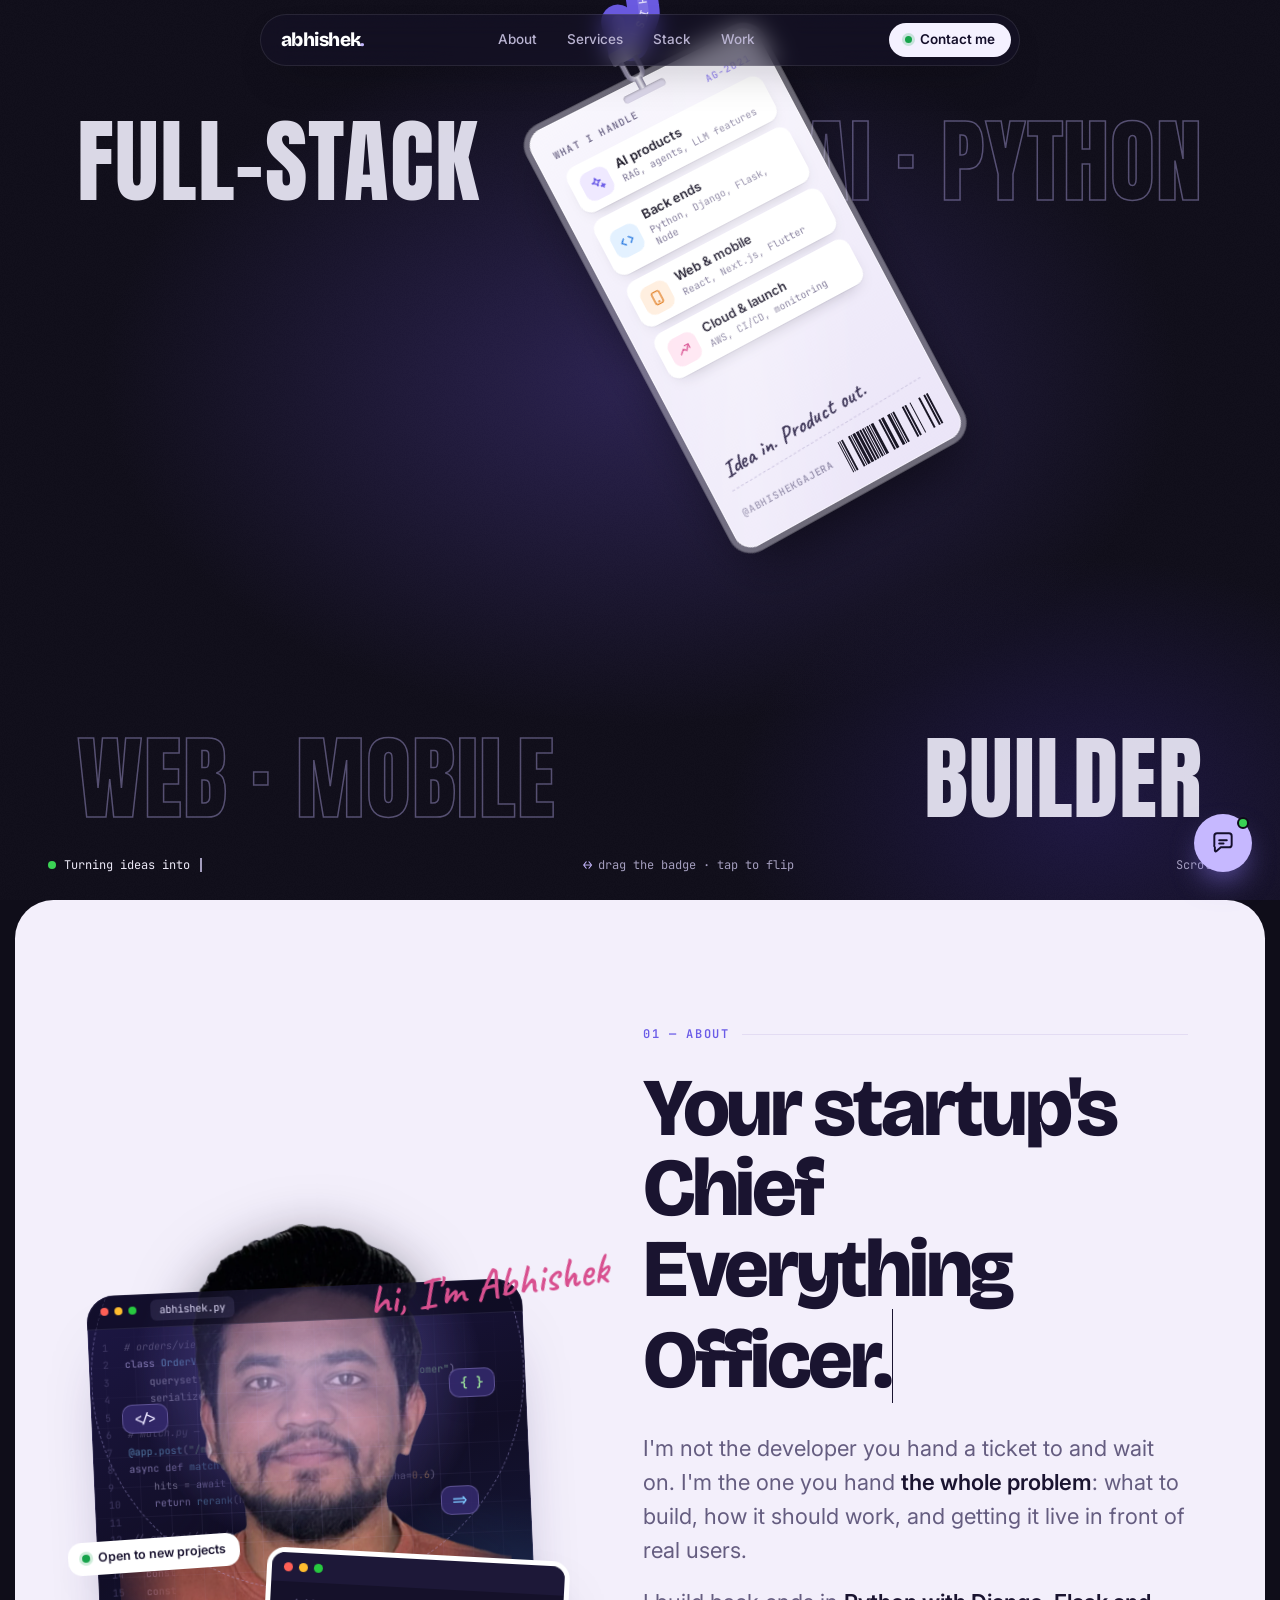
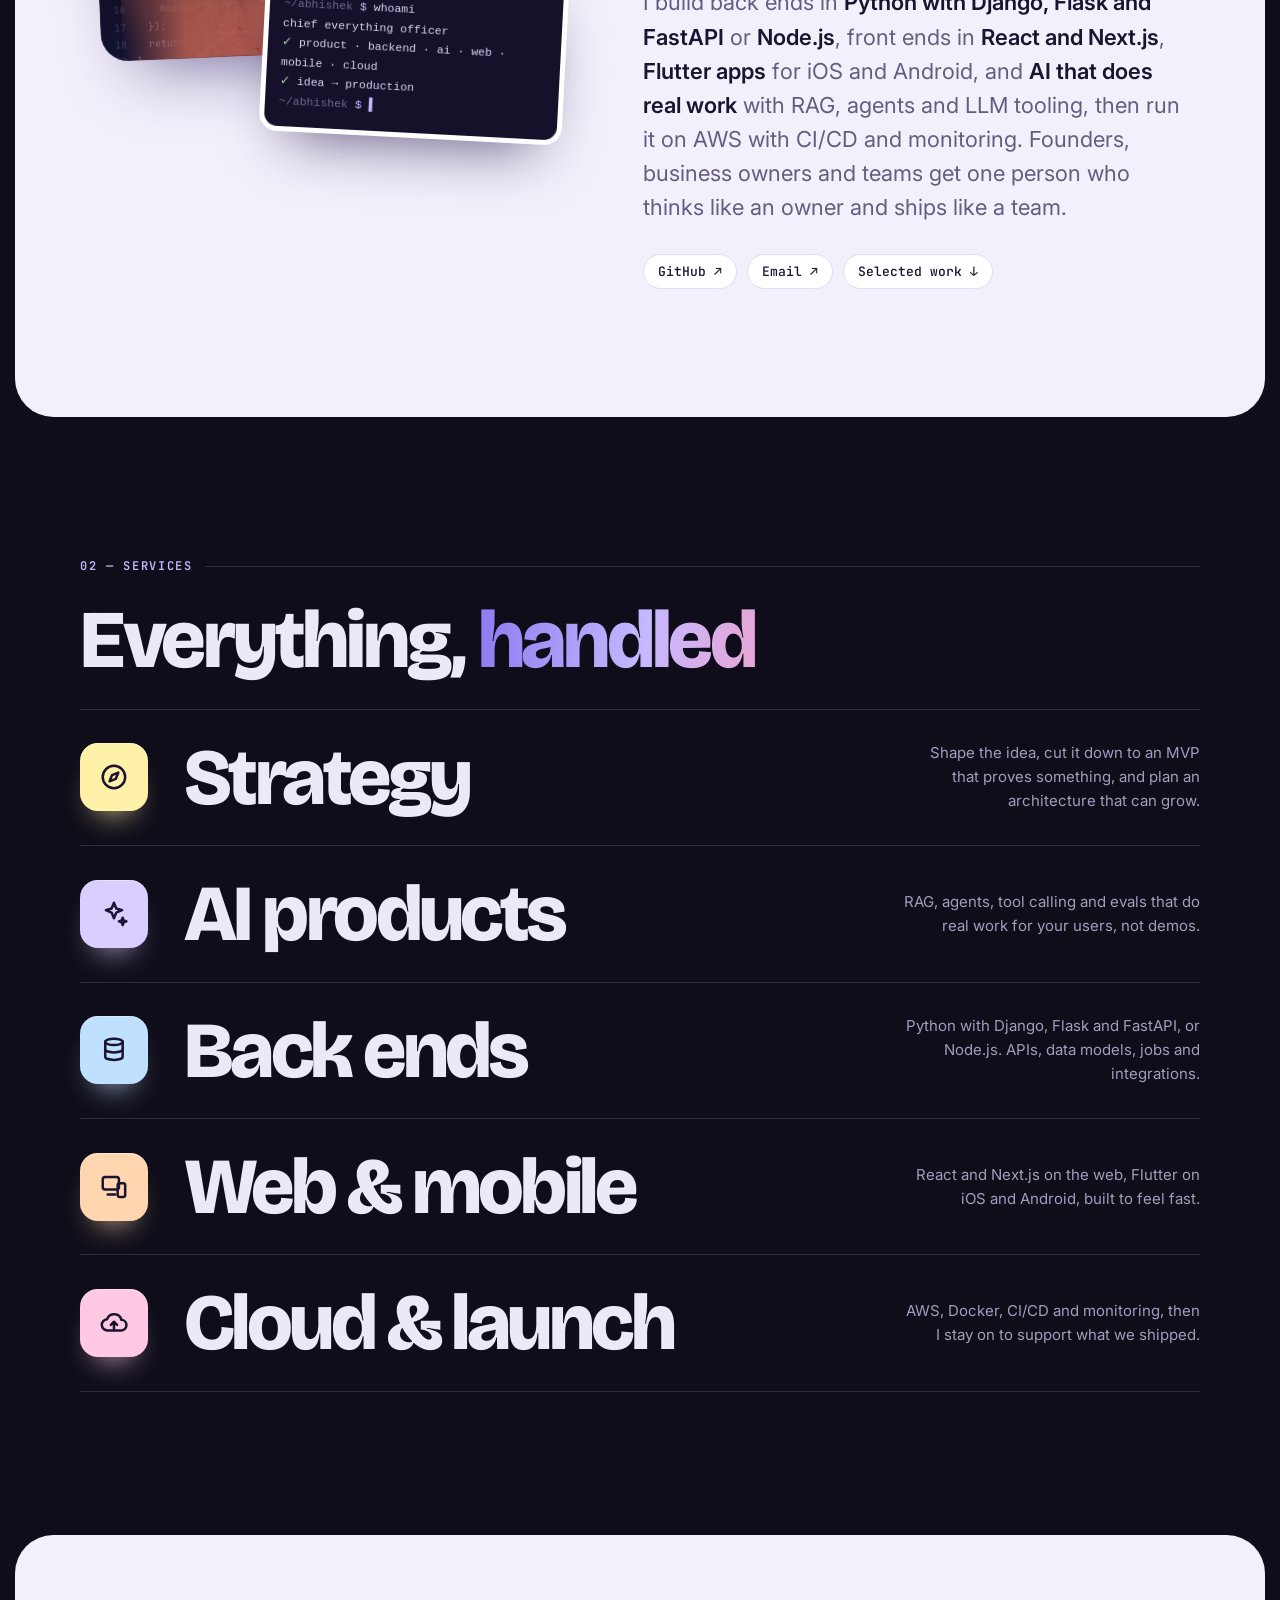
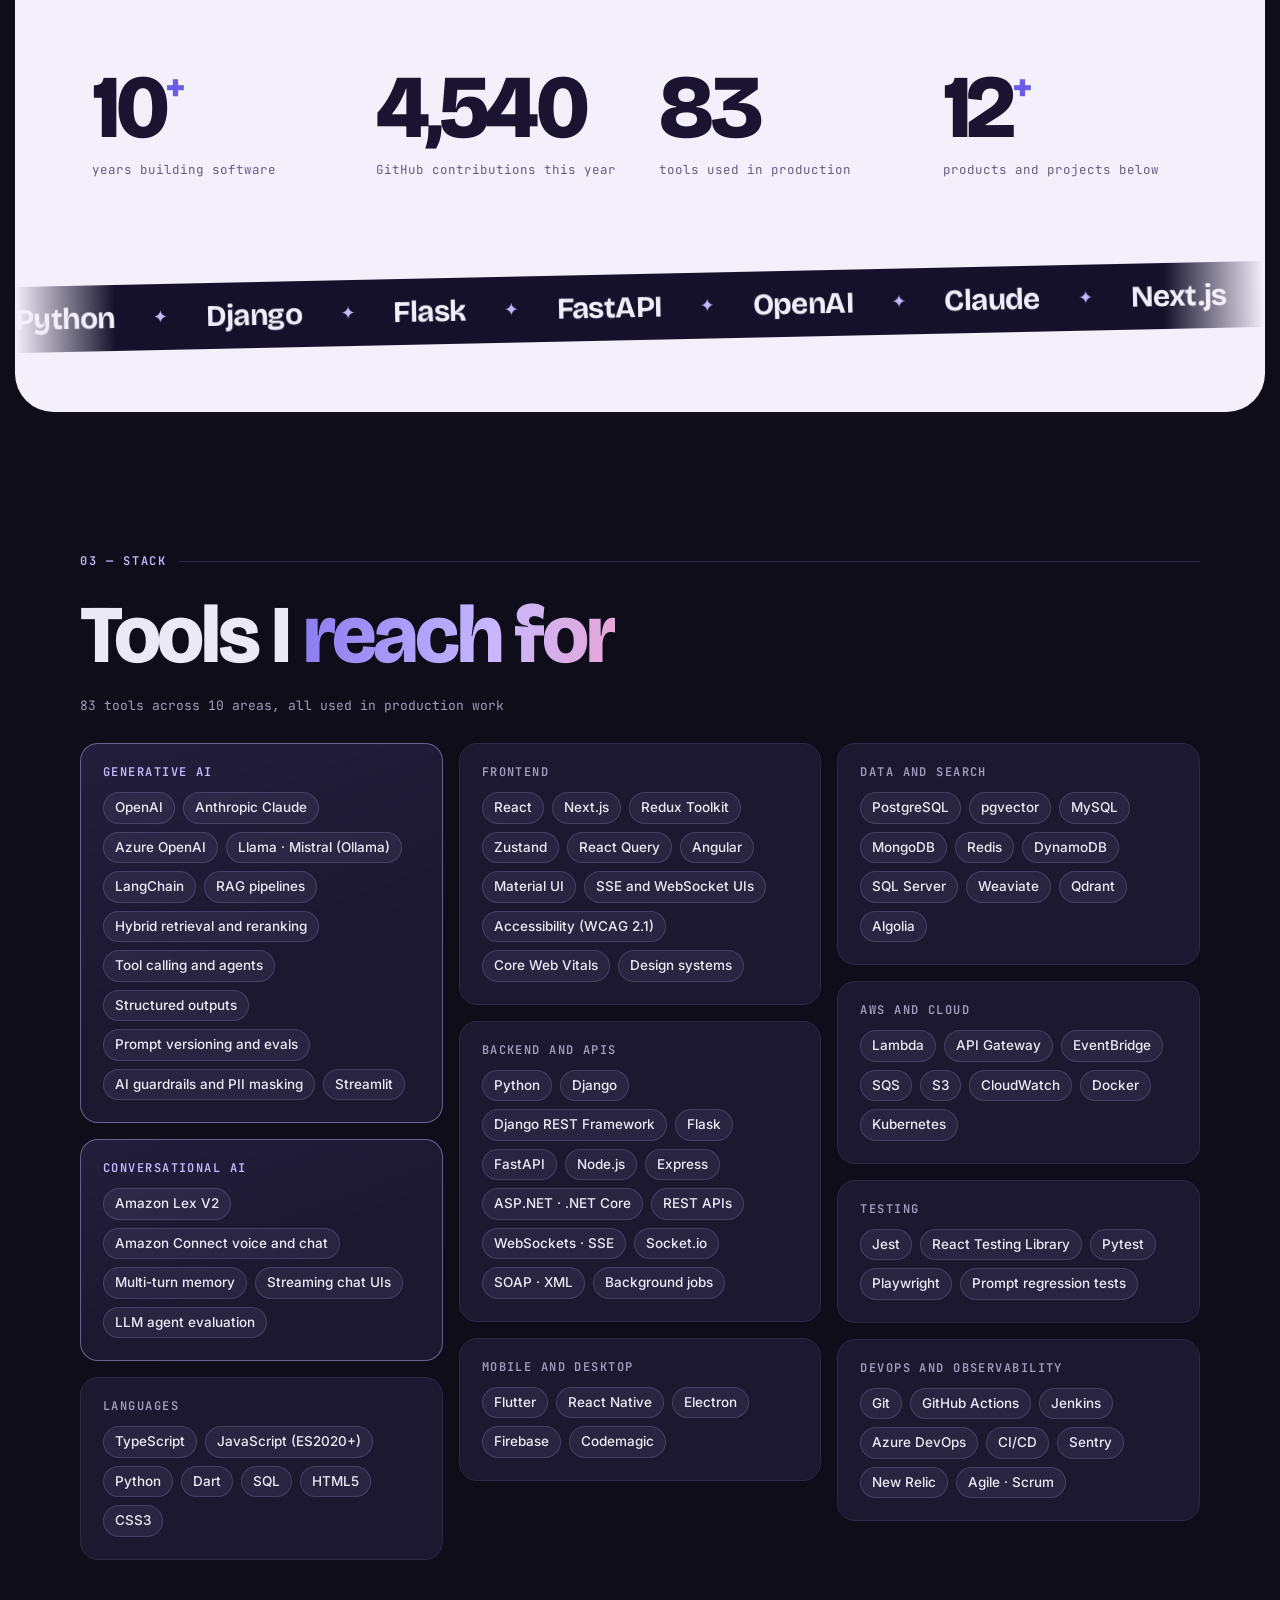
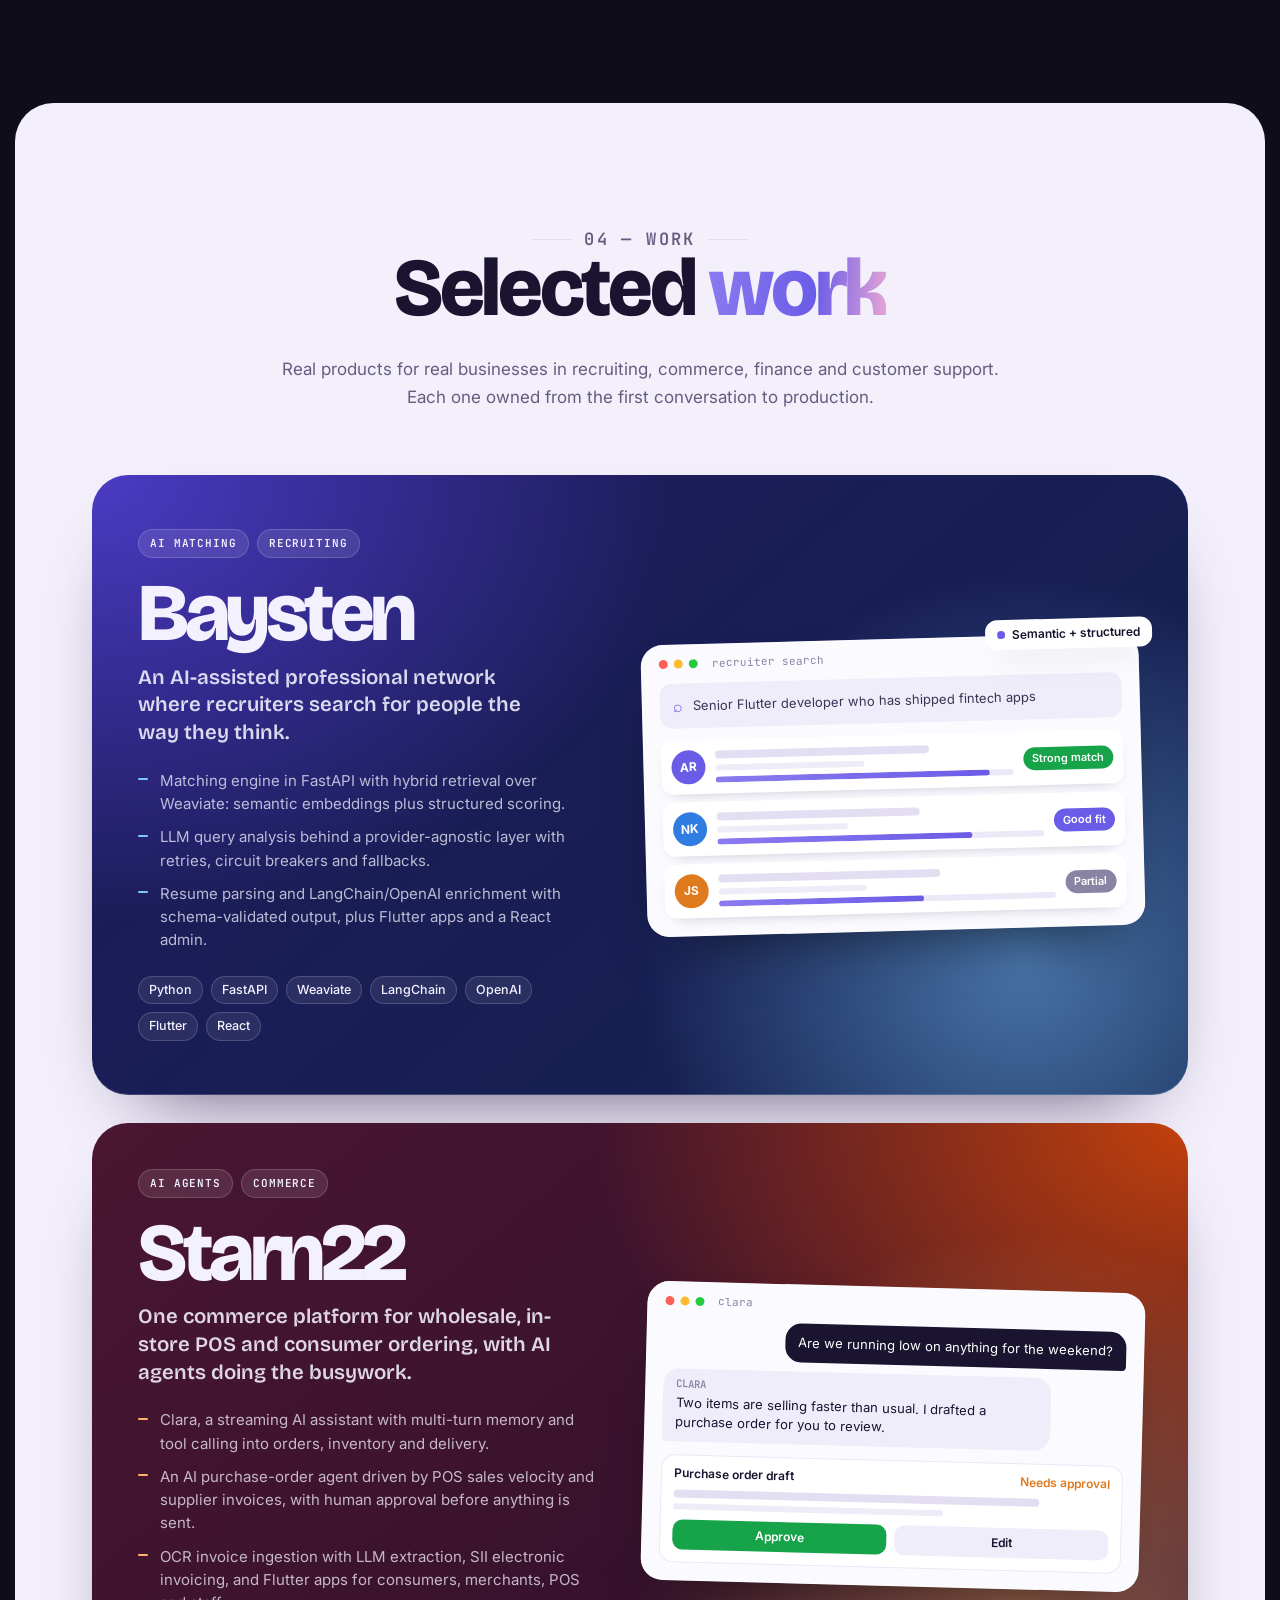
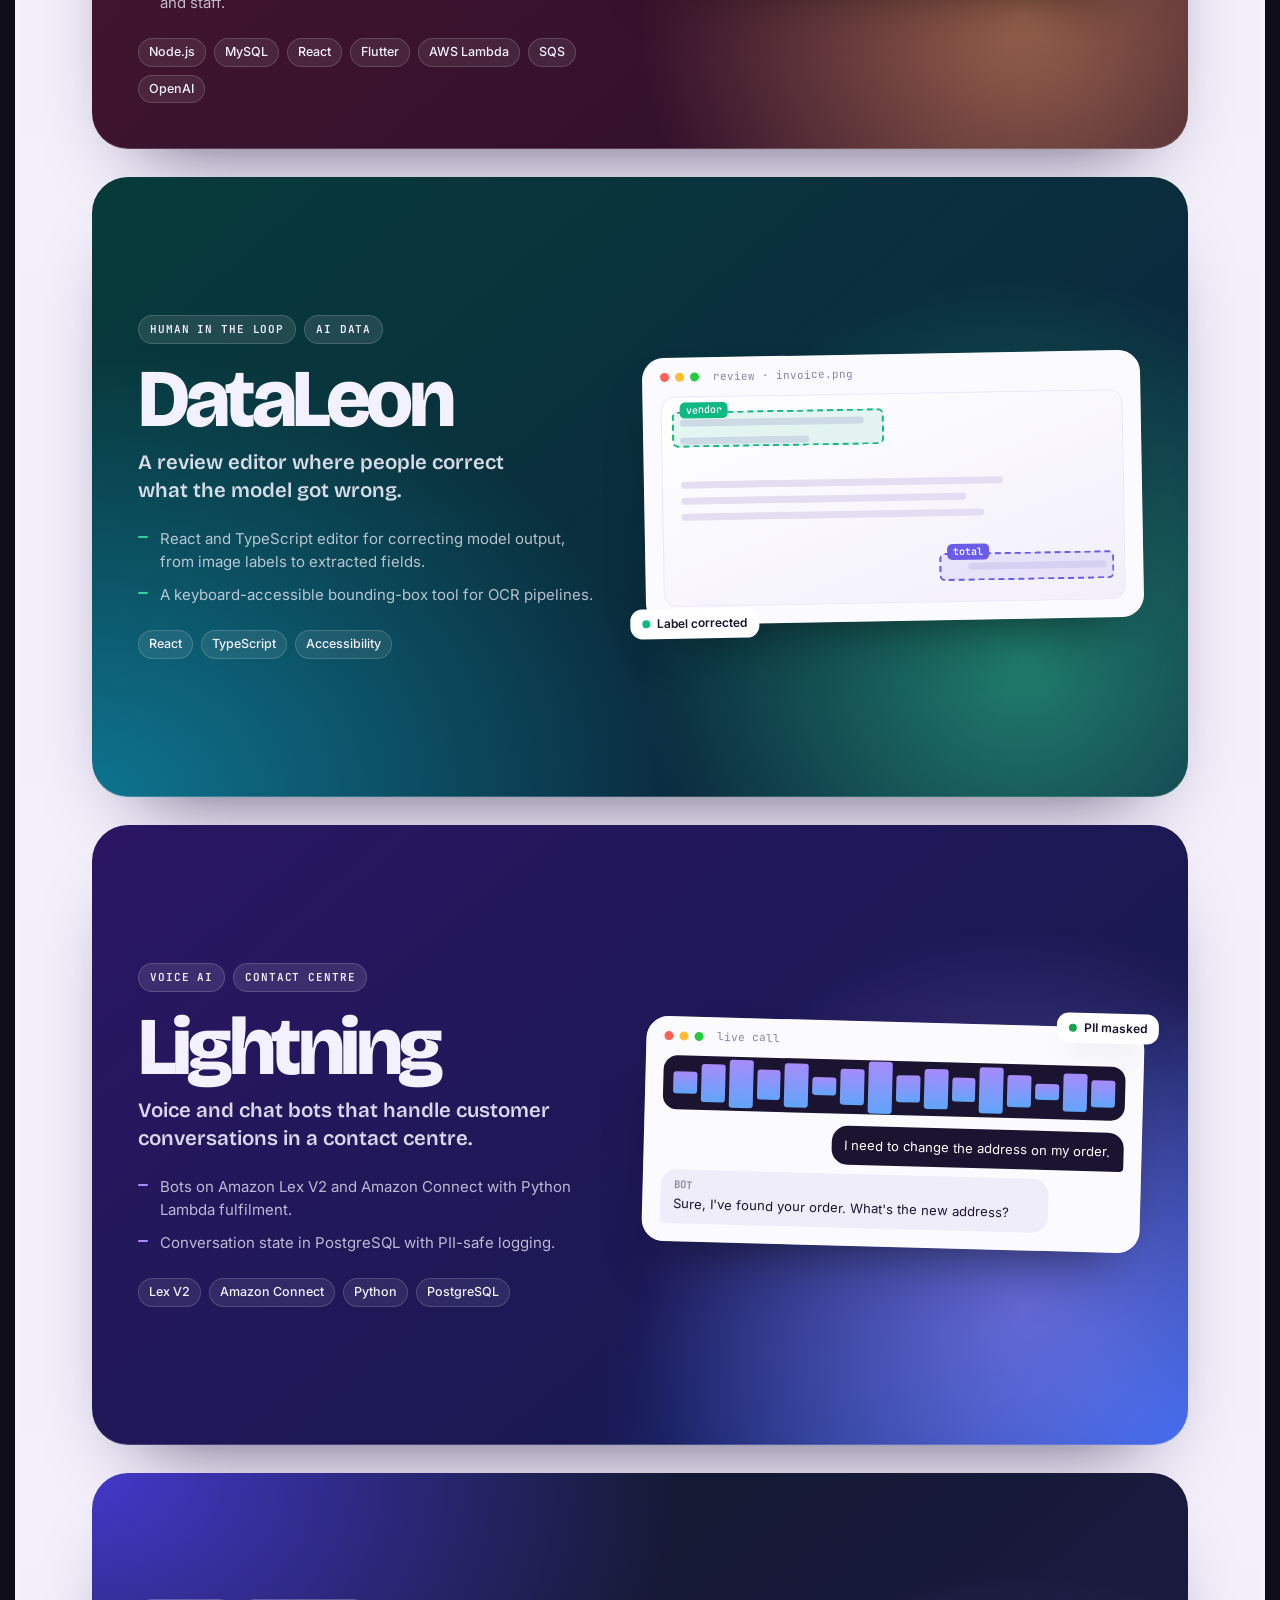
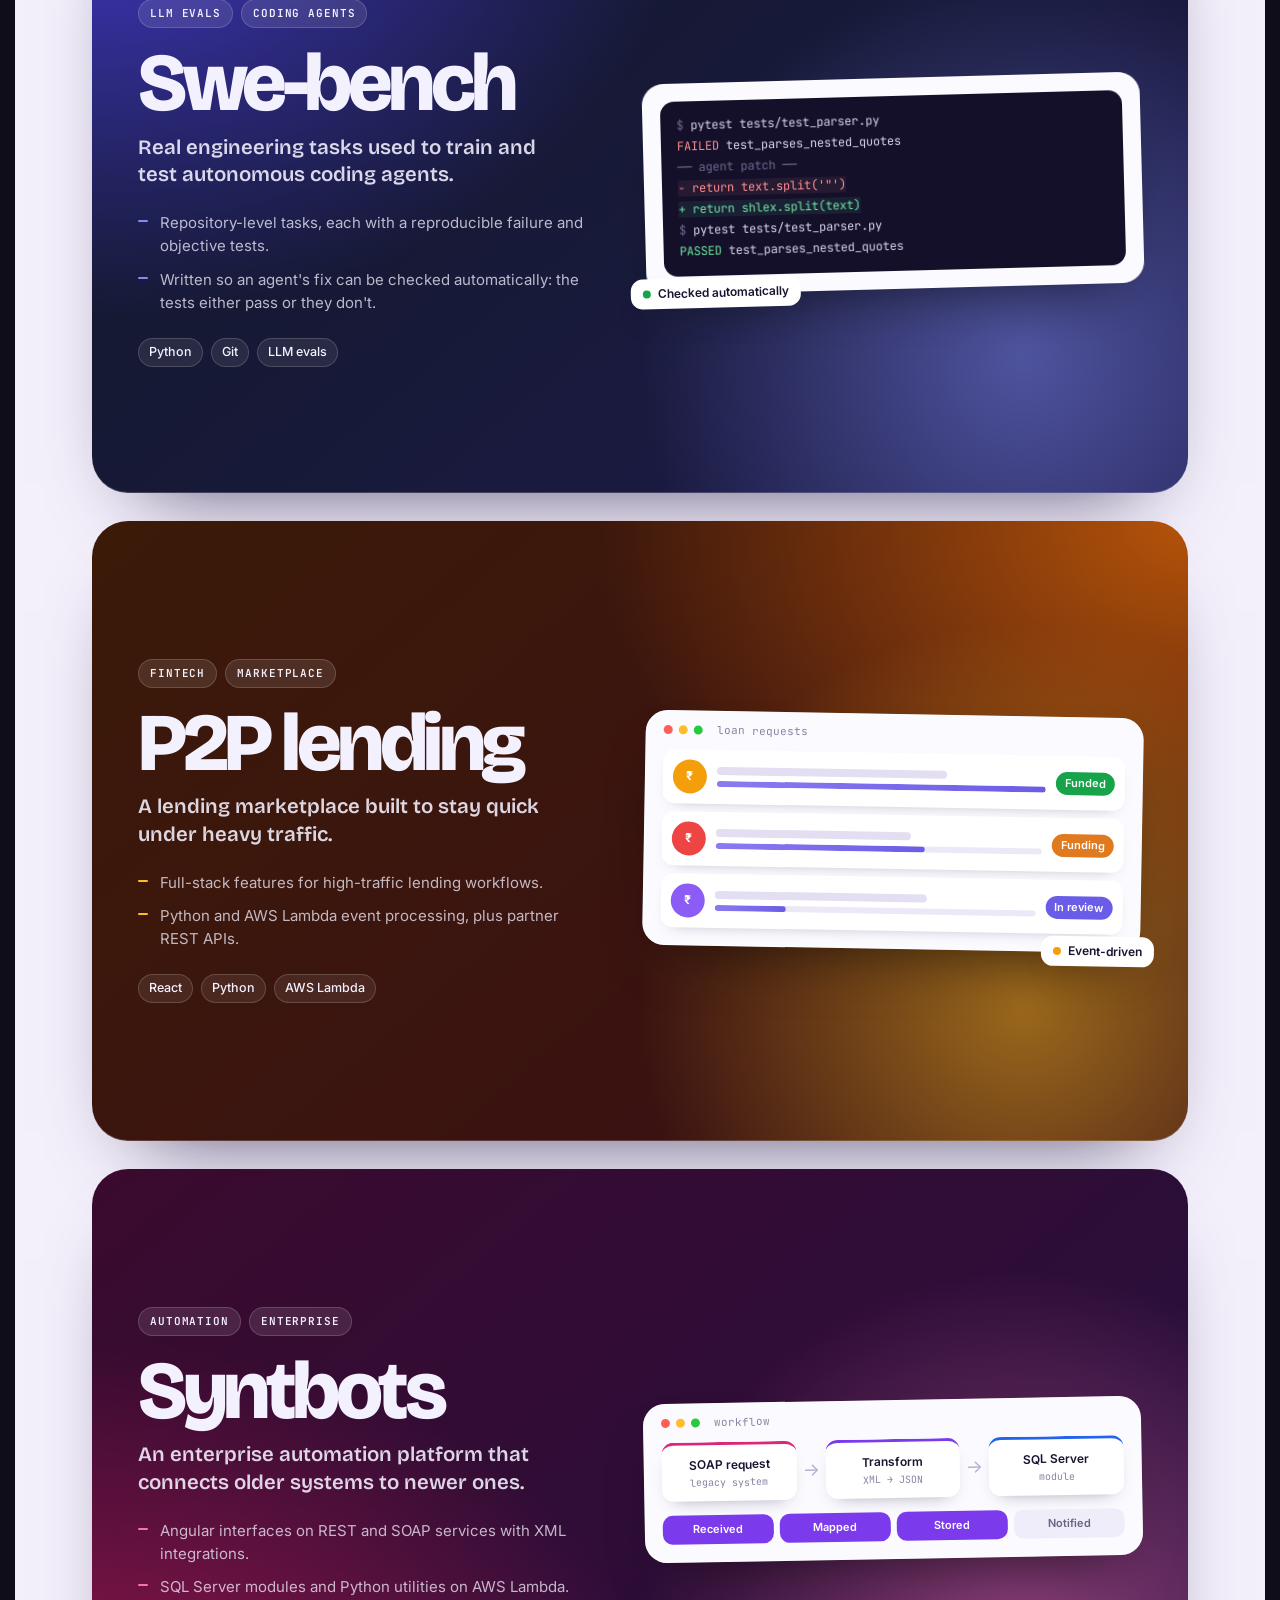
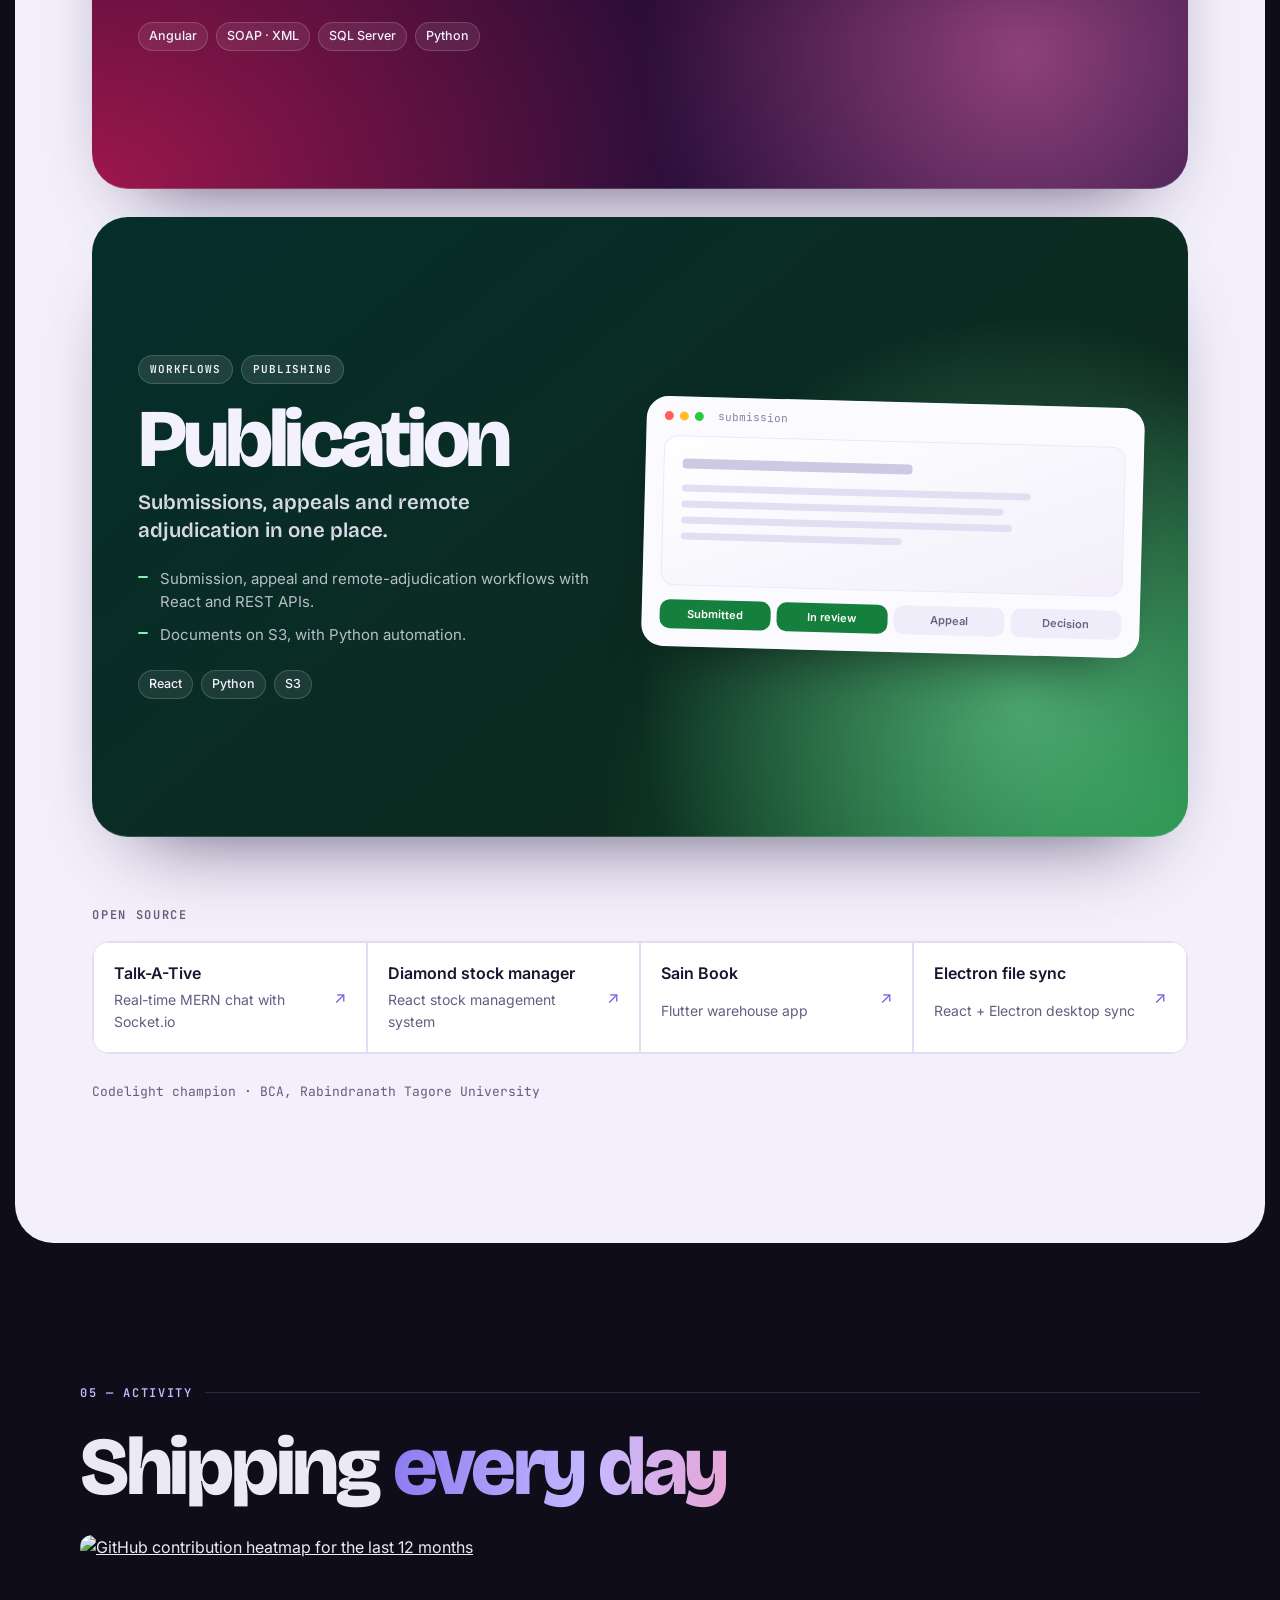
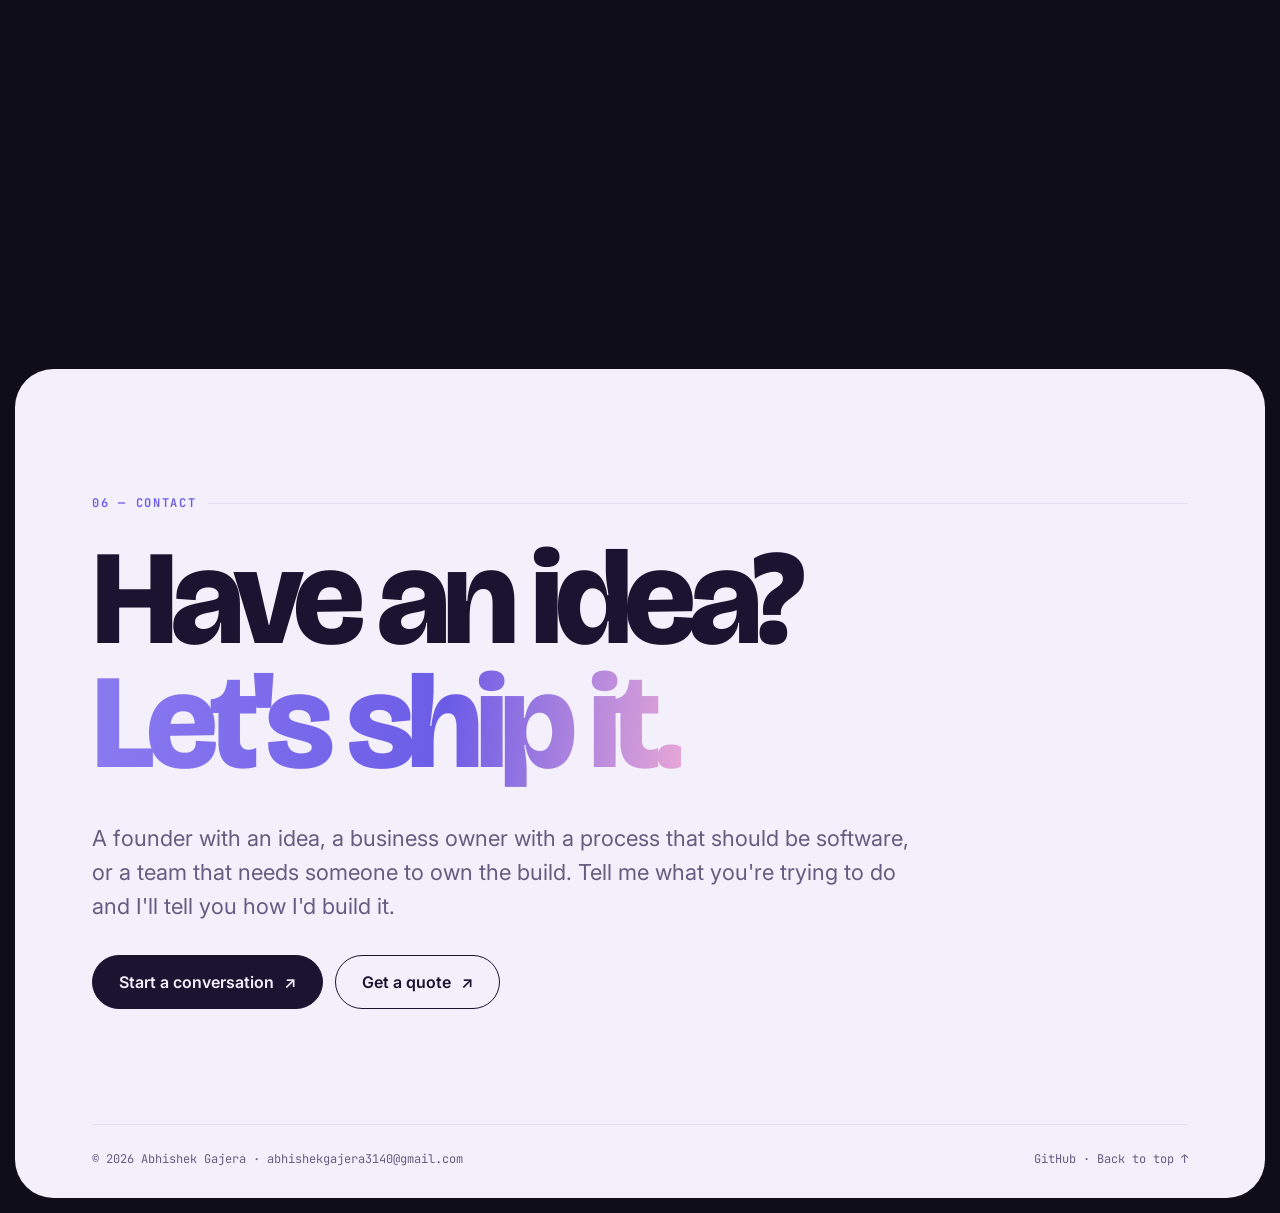
==== commit a9b88749: "Replace the project index with a stacking deck of product cards Each of the eight projects is now a " ====
--- a/index.html
+++ b/index.html
@@ -67,7 +67,7 @@
       "description": "Independent full-stack and AI engineer who owns startup and business products end to end: strategy, Python and Node.js back ends, AI features, web and mobile apps, cloud and launch.",
       "email": "mailto:abhishekgajera3140@gmail.com",
       "alumniOf": { "@type": "CollegeOrUniversity", "name": "Rabindranath Tagore University" },
-      "award": "Champion, Codelight 2019",
+      "award": "Codelight champion",
       "knowsAbout": ["Full-stack development", "Python", "Django", "Django REST Framework", "Flask", "FastAPI", "Node.js", "TypeScript", "JavaScript", "React", "Next.js", "Flutter", "Generative AI", "Retrieval-augmented generation", "LLM agents", "LangChain", "PostgreSQL", "pgvector", "MongoDB", "AWS", "Docker", "CI/CD"],
       "sameAs": ["https://github.com/AbhishekGajera"]
     }
@@ -527,98 +527,84 @@
 .work-head { max-width: 760px; margin: 0 auto clamp(40px, 6vw, 64px); }
 .work-head p { margin: 0; color: var(--muted); font-size: 17px; }
 .sub-label { font: 600 12px/1 var(--mono); letter-spacing: .14em; text-transform: uppercase; color: var(--muted); margin: 72px 0 20px; display: flex; justify-content: space-between; align-items: center; gap: 16px; }
-.jobs { display: grid; border-top: 1px solid var(--line); }
-.job { display: grid; grid-template-columns: 200px 1fr; gap: 24px; padding: 26px 0; border-bottom: 1px solid var(--line); }
-.job .when { font: 13px/1.6 var(--mono); color: var(--accent); }
-.job h3 { margin: 0; font: 700 22px/1.3 var(--head); letter-spacing: -.02em; }
-.job h3 span { color: var(--muted); font-weight: 500; }
-.job p { margin: 8px 0 0; color: var(--muted); max-width: 70ch; }
-.cover {
-  position: relative; height: 210px; overflow: hidden;
-  background: var(--cover);
-}
-.cover-in { position: absolute; inset: 0; transition: transform 1s var(--ease); }
-.cover .big { position: absolute; left: 24px; bottom: 18px; font: 800 clamp(44px, 5vw, 64px)/1 var(--head); letter-spacing: -.05em; color: #fff; text-shadow: 0 10px 30px rgba(0,0,0,.25); }
-.cover .pill {
-  position: absolute; display: inline-flex; align-items: center; gap: 8px; padding: 9px 12px; border-radius: 14px;
-  font: 600 12px/1 var(--sans); color: #1a1430; background: rgba(255, 255, 255, .95);
-  box-shadow: 0 14px 30px -14px rgba(0,0,0,.45);
-  animation: float 6s ease-in-out infinite;
-}
-.cover .pill i { width: 8px; height: 8px; border-radius: 50%; background: var(--dot, #6b5ce7); }
-.cover .pill:nth-of-type(2) { animation-delay: -3s; }
-@keyframes float { 50% { transform: translateY(-8px); } }
-
-/* project index: big rows, filter chips, a preview card that follows the
-   cursor, and rows that open in place */
-.pfilter { display: flex; flex-wrap: wrap; gap: 8px; margin: 0 0 26px; }
-.pfilter button {
-  font: 500 13.5px/1 var(--sans); padding: 10px 15px; border-radius: 999px; cursor: pointer;
-  color: var(--text); background: #fff; border: 1px solid var(--line);
-  transition: background .3s, color .3s, border-color .3s, transform .3s var(--ease);
-}
-.pfilter button:hover { border-color: var(--accent); transform: translateY(-1px); }
-.pfilter button[aria-pressed="true"] { background: var(--text); color: var(--sheet); border-color: var(--text); }
-.pfilter button span { margin-left: 6px; font: 11px/1 var(--mono); opacity: .55; }
-.plist { border-top: 1px solid var(--line); counter-reset: proj; }
-.proj { border-bottom: 1px solid var(--line); }
-.proj-h { margin: 0; font: inherit; }
-.proj[hidden] { display: none; }
-.proj.enter { animation: projIn .6s var(--ease) both; }
-@keyframes projIn { from { opacity: 0; transform: translateY(14px); } }
-.proj-head {
-  position: relative; width: 100%; display: grid; align-items: center; gap: clamp(12px, 2.4vw, 32px);
-  grid-template-columns: 3.2em minmax(0, 1fr) minmax(0, 16em) 8.5em 40px;
-  padding: clamp(18px, 2.2vw, 26px) 6px; background: none; border: 0; cursor: pointer; text-align: left;
-  color: var(--text); font: inherit; isolation: isolate;
-}
-.proj-head::before { /* tint that sweeps in on hover */
-  content: ""; position: absolute; inset: 0; z-index: -1; border-radius: 14px; background: rgba(107, 92, 231, .07);
-  transform: scaleX(0); transform-origin: 0 50%; transition: transform .6s var(--ease);
-}
-.proj-head:hover::before, .proj.open .proj-head::before { transform: none; }
-.proj-head:focus-visible { outline: 2px solid var(--accent); outline-offset: 2px; border-radius: 14px; }
-.proj-n { font: 12px/1 var(--mono); color: var(--muted); }
-.proj-n::before { counter-increment: proj; content: "/" counter(proj, decimal-leading-zero); }
-.proj-name { font: 800 clamp(30px, 4.6vw, 62px)/1 var(--head); letter-spacing: -.045em; transition: transform .6s var(--ease), color .4s; }
-.proj-head:hover .proj-name, .proj.open .proj-name { transform: translateX(10px); color: var(--accent); }
-.proj-sector { font-size: 14.5px; color: var(--muted); line-height: 1.35; }
-.proj-when { font: 12.5px/1.3 var(--mono); color: var(--accent); text-align: right; }
-.proj-x {
-  width: 40px; height: 40px; border-radius: 50%; display: grid; place-items: center; justify-self: end;
-  border: 1px solid var(--line); background: #fff; transition: transform .6s var(--ease), background .3s, color .3s;
-}
-.proj-x::before, .proj-x::after { content: ""; grid-area: 1 / 1; width: 14px; height: 1.6px; border-radius: 2px; background: currentColor; }
-.proj-x::after { transform: rotate(90deg); transition: transform .5s var(--ease); }
-.proj.open .proj-x { background: var(--text); color: var(--sheet); transform: rotate(180deg); }
-.proj.open .proj-x::after { transform: rotate(0deg); }
-.proj-body { display: grid; grid-template-rows: 0fr; transition: grid-template-rows .7s var(--ease); }
-.proj.open .proj-body { grid-template-rows: 1fr; }
-.proj-body > div { overflow: hidden; }
-.proj-inner {
-  display: grid; grid-template-columns: minmax(0, .9fr) minmax(0, 1.4fr); gap: clamp(20px, 3vw, 44px);
-  padding: 6px 6px clamp(26px, 3vw, 38px) calc(3.2em + clamp(12px, 2.4vw, 32px) + 6px);
-  opacity: 0; transform: translateY(10px); transition: opacity .5s var(--ease), transform .7s var(--ease);
-}
-.proj.open .proj-inner { opacity: 1; transform: none; transition-delay: .15s; }
-.proj-inner .cover { height: auto; aspect-ratio: 16 / 11; border-radius: 20px; box-shadow: 0 30px 60px -40px rgba(40, 24, 90, .6); }
-.proj-inner .cover .big { font-size: clamp(30px, 3.4vw, 46px); }
-.proj-kind { margin: 0; font: 700 clamp(20px, 2vw, 24px)/1.25 var(--head); letter-spacing: -.02em; }
-.proj-role { margin: 6px 0 0; font: 13px/1.5 var(--mono); color: var(--muted); }
-.proj-inner ul { margin: 16px 0 20px; padding: 0; list-style: none; display: grid; gap: 10px; }
-.proj-inner li { position: relative; padding-left: 20px; color: var(--muted); font-size: 15.5px; }
-.proj-inner li::before { content: ""; position: absolute; left: 0; top: .72em; width: 8px; height: 2px; background: var(--accent); }
-.peek { /* preview card that trails the cursor over closed rows */
-  position: fixed; left: 0; top: 0; z-index: 30; width: 300px; aspect-ratio: 16 / 11; pointer-events: none;
-  border-radius: 20px; overflow: hidden; opacity: 0; scale: .85; rotate: -4deg;
-  box-shadow: 0 40px 70px -30px rgba(30, 18, 70, .6);
-  transition: opacity .35s var(--ease), scale .5s var(--ease), rotate .6s var(--ease);
-  will-change: transform;
-}
-.peek.on { opacity: 1; scale: 1; rotate: 0deg; }
-.peek .cover { position: absolute; inset: 0; height: auto; }
-.peek .cover .big { font-size: 38px; }
-@media (hover: none) { .peek { display: none; } }
+/* Work: a deck of product cards that stack as you scroll. Each card carries
+   a small hand-built interface showing what the product does. */
+.deck { position: relative; display: grid; gap: clamp(18px, 3vw, 28px); }
+.scard {
+  --top: calc(86px + var(--i) * 14px);
+  position: sticky; top: var(--top);
+  min-height: min(74vh, 620px);
+  display: grid; grid-template-columns: minmax(0, 1fr) minmax(0, 1.08fr); gap: clamp(20px, 3.5vw, 52px); align-items: center;
+  padding: clamp(26px, 3.6vw, 52px); border-radius: clamp(24px, 3vw, 36px); overflow: hidden;
+  color: #f4f1ff; background: var(--bg-card);
+  box-shadow: 0 -1px 0 rgba(255,255,255,.18) inset, 0 40px 80px -50px rgba(20, 10, 50, .8);
+  transform-origin: 50% 0; will-change: transform;
+}
+.scard::before { /* soft glow in the card's colour */
+  content: ""; position: absolute; inset: auto -20% -40% auto; width: 70%; aspect-ratio: 1; border-radius: 50%;
+  background: radial-gradient(closest-side, var(--glow), transparent); opacity: .5; pointer-events: none;
+}
+.scard::after { /* dims a card as the next one covers it */
+  content: ""; position: absolute; inset: 0; background: #0b0918; opacity: var(--dim, 0); pointer-events: none; border-radius: inherit;
+}
+.scard > * { position: relative; }
+.scard-tag { margin: 0; display: flex; gap: 8px; flex-wrap: wrap; }
+.scard-tag span { font: 600 11px/1 var(--mono); letter-spacing: .08em; text-transform: uppercase; padding: 8px 11px; border-radius: 999px; background: rgba(255,255,255,.1); border: 1px solid rgba(255,255,255,.16); }
+.scard h3 { margin: 18px 0 0; font: 800 clamp(46px, 6.4vw, 92px)/.92 var(--head); letter-spacing: -.055em; }
+.scard-kind { margin: 12px 0 0; font: 600 clamp(17px, 1.6vw, 21px)/1.35 var(--head); color: rgba(244,241,255,.88); max-width: 32ch; }
+.scard ul { margin: 22px 0 24px; padding: 0; list-style: none; display: grid; gap: 10px; max-width: 54ch; }
+.scard li { position: relative; padding-left: 22px; font-size: 15px; line-height: 1.55; color: rgba(244,241,255,.74); }
+.scard li::before { content: ""; position: absolute; left: 0; top: .62em; width: 10px; height: 2px; border-radius: 2px; background: var(--glow); }
+.scard .chips .chip { background: rgba(255,255,255,.08); border-color: rgba(255,255,255,.16); color: #f4f1ff; font-size: 12.5px; padding: 7px 10px; }
+
+/* the little product interfaces */
+.mock {
+  position: relative; border-radius: 22px; padding: 18px; color: #1a1430;
+  background: #fbfaff; box-shadow: 0 30px 60px -30px rgba(0,0,0,.6), 0 0 0 1px rgba(255,255,255,.4) inset;
+  font: 13px/1.45 var(--sans); transform: rotate(var(--tilt, -1.5deg));
+}
+.mock-bar { display: flex; align-items: center; gap: 6px; margin: -4px 0 14px; font: 11px/1 var(--mono); color: #8a83a3; }
+.mock-bar i { width: 9px; height: 9px; border-radius: 50%; background: #ff5f56; }
+.mock-bar i:nth-child(2) { background: #ffbd2e; } .mock-bar i:nth-child(3) { background: #27c93f; margin-right: 8px; }
+.m-search { display: flex; align-items: center; gap: 10px; padding: 11px 13px; border-radius: 12px; background: #f0edfa; color: #3b3355; }
+.m-search::before { content: "⌕"; font-size: 16px; color: #6b5ce7; }
+.m-rows { display: grid; gap: 8px; margin-top: 12px; }
+.m-row { display: grid; grid-template-columns: 34px 1fr auto; gap: 10px; align-items: center; padding: 10px; border-radius: 12px; background: #fff; box-shadow: 0 6px 16px -12px rgba(26,20,48,.5); }
+.m-av { width: 34px; height: 34px; border-radius: 50%; display: grid; place-items: center; font: 700 12px/1 var(--sans); color: #fff; background: var(--a, #6b5ce7); }
+.m-lines b { display: block; height: 8px; border-radius: 4px; background: #e3def2; width: var(--w, 70%); }
+.m-lines b + b { margin-top: 6px; height: 6px; width: calc(var(--w, 70%) - 22%); background: #efebf8; }
+.m-pill { font: 600 11px/1 var(--sans); padding: 6px 9px; border-radius: 999px; color: #fff; background: var(--p, #16a34a); white-space: nowrap; }
+.m-meter { height: 6px; border-radius: 6px; background: #ece8f7; overflow: hidden; margin-top: 6px; }
+.m-meter i { display: block; height: 100%; width: var(--w); border-radius: inherit; background: linear-gradient(90deg, #8b7bf0, #6b5ce7); }
+.m-chat { display: grid; gap: 9px; }
+.m-msg { max-width: 84%; padding: 10px 13px; border-radius: 16px; background: #f0edfa; }
+.m-msg.me { justify-self: end; background: #1a1430; color: #fff; border-bottom-right-radius: 4px; }
+.m-msg.bot { border-bottom-left-radius: 4px; }
+.m-msg small { display: block; font: 600 10.5px/1 var(--mono); color: #8a83a3; margin-bottom: 5px; }
+.m-card { margin-top: 4px; padding: 12px; border-radius: 14px; background: #fff; border: 1px solid #ece8f7; display: grid; gap: 10px; }
+.m-card header { display: flex; justify-content: space-between; gap: 8px; font: 600 12px/1 var(--sans); }
+.m-btns { display: flex; gap: 8px; }
+.m-btns span { flex: 1; text-align: center; padding: 9px; border-radius: 10px; font: 600 12px/1 var(--sans); background: #f0edfa; }
+.m-btns span:first-child { background: #16a34a; color: #fff; }
+.m-doc { position: relative; height: 210px; border-radius: 14px; background: linear-gradient(160deg, #fff, #f2effa); border: 1px solid #ece8f7; overflow: hidden; }
+.m-doc .ln { position: absolute; left: 18px; height: 7px; border-radius: 4px; background: #e3def2; }
+.m-box { position: absolute; border: 2px dashed var(--b, #10b981); border-radius: 6px; background: color-mix(in srgb, var(--b, #10b981) 10%, transparent); }
+.m-box span { position: absolute; top: -11px; left: 6px; font: 600 10px/1 var(--mono); padding: 3px 6px; border-radius: 5px; color: #fff; background: var(--b, #10b981); }
+.m-wave { display: flex; align-items: center; gap: 4px; height: 54px; padding: 0 10px; border-radius: 14px; background: #1a1430; }
+.m-wave i { flex: 1; border-radius: 3px; background: linear-gradient(#a78bfa, #60a5fa); height: var(--h); animation: wave 1.2s ease-in-out infinite; animation-delay: var(--d); }
+@keyframes wave { 50% { transform: scaleY(.35); } }
+.m-term { border-radius: 14px; background: #14102a; color: #d9d4f1; padding: 14px 16px; font: 12px/1.75 var(--mono); white-space: pre-wrap; }
+.m-term .r { color: #ff8f8f; } .m-term .g { color: #6ee7a0; } .m-term .d { color: #6f6890; }
+.m-term .add { color: #6ee7a0; background: rgba(110,231,160,.08); } .m-term .del { color: #ff8f8f; background: rgba(255,143,143,.08); }
+.m-flow { display: grid; grid-template-columns: 1fr auto 1fr auto 1fr; align-items: center; gap: 6px; }
+.m-node { padding: 12px 8px; border-radius: 12px; background: #fff; text-align: center; font: 600 12px/1.3 var(--sans); box-shadow: 0 8px 18px -12px rgba(26,20,48,.5); border-top: 3px solid var(--n, #db2777); }
+.m-node small { display: block; font: 400 10px/1.3 var(--mono); color: #8a83a3; margin-top: 3px; }
+.m-arrow { color: #b4aed0; font-size: 18px; }
+.m-steps { display: flex; gap: 6px; margin-top: 14px; }
+.m-steps span { flex: 1; padding: 9px 4px; border-radius: 10px; text-align: center; font: 600 11px/1 var(--sans); background: #f0edfa; color: #6a6285; }
+.m-steps span.on { background: var(--s, #0f766e); color: #fff; }
+.m-float { position: absolute; z-index: 2; padding: 9px 12px; border-radius: 12px; font: 600 12px/1 var(--sans); background: #fff; color: #1a1430; box-shadow: 0 16px 30px -14px rgba(0,0,0,.55); animation: float 6s ease-in-out infinite; white-space: nowrap; }
+.m-float i { display: inline-block; width: 8px; height: 8px; border-radius: 50%; margin-right: 7px; background: var(--f, #16a34a); }
 .oss { display: grid; grid-template-columns: repeat(auto-fit, minmax(250px, 1fr)); border: 1px solid var(--line); border-radius: 18px; overflow: hidden; background: #fff; }
 .oss a { display: grid; grid-template-columns: 1fr auto; gap: 2px 12px; padding: 18px 20px; text-decoration: none; border: .5px solid var(--line); transition: background .3s; }
 .oss a:hover { background: rgba(107, 92, 231, .06); }
@@ -708,6 +694,7 @@
 .off, .off * { animation-play-state: paused !important; }
 
 @media (max-width: 900px) {
+  .scard { position: relative; top: 0; min-height: 0; grid-template-columns: 1fr; }
   .svc { grid-template-columns: auto 1fr; }
   .svc p { grid-column: 2; text-align: left; margin-top: -8px; }
   .focus > p { transform: translateX(-28px); }
@@ -733,17 +720,13 @@
   .code-card { width: 60%; font-size: 9.5px; }
   .code-card pre { min-height: 0; padding: 8px 10px 10px; }
   .job { grid-template-columns: 1fr; gap: 6px; }
-  .proj-head { grid-template-columns: minmax(0, 1fr) 36px; row-gap: 6px; }
-  .proj-n, .proj-when { display: none; }
-  .proj-sector { grid-row: 2; font-size: 13.5px; }
-  .proj-x { grid-row: 1 / 3; grid-column: 2; width: 36px; height: 36px; }
-  .proj-inner { grid-template-columns: 1fr; padding-left: 6px; }
+  .mock { --tilt: 0deg; padding: 14px; }
   .hero-foot { flex-direction: column; align-items: start; }
 }
 @media (prefers-reduced-motion: reduce) {
   html { scroll-behavior: auto; }
   .word, .hint, .reveal, .focus > * { animation: none; opacity: 1; transform: none; filter: none; transition: none; }
-  .hero-foot .dot, .badge .photo .tag i, .caret, .cover .pill, .marquee-track, .scene .glow::after, .scene .tok, .codewall pre, .collage .status-chip { animation: none; }
+  .hero-foot .dot, .badge .photo .tag i, .caret, .m-wave i, .m-float, .marquee-track, .scene .glow::after, .scene .tok, .codewall pre, .collage .status-chip { animation: none; }
   .flipper { transition-duration: .01s; }
 }
 </style>
@@ -956,92 +939,161 @@
         <p class="reveal">Real products for real businesses in recruiting, commerce, finance and customer support. Each one owned from the first conversation to production.</p>
       </div>
 
-      <div class="jobs">
-        <div class="job reveal"><div class="when">Feb 2020 – Present</div><div><h3>Independent <span>· Chief Everything Officer for clients</span></h3><p>Own products end to end for founders and businesses: scoping, data model and API design, Python (Django, Flask, FastAPI) and Node.js services, AI features, React/TypeScript UIs, Flutter apps, CI/CD and production support. Lead architecture, code review, estimation and client communication.</p></div></div>
-      </div>
-
-      <div class="pfilter reveal" role="group" aria-label="Filter projects">
-        <button type="button" data-f="all" aria-pressed="true">All<span>8</span></button>
-        <button type="button" data-f="ai" aria-pressed="false">AI<span>5</span></button>
-        <button type="button" data-f="back" aria-pressed="false">Back end<span>6</span></button>
-        <button type="button" data-f="web" aria-pressed="false">Web<span>6</span></button>
-        <button type="button" data-f="mobile" aria-pressed="false">Mobile<span>2</span></button>
-      </div>
-      <div class="plist" id="plist">
-        <article class="proj reveal" data-cats="ai back web mobile">
-          <h3 class="proj-h"><button type="button" class="proj-head" aria-expanded="false" aria-controls="p-baysten">
-            <span class="proj-n" aria-hidden="true"></span><span class="proj-name">Baysten</span><span class="proj-sector">Recruiting · AI matching</span><span class="proj-when">2022 — Now</span><span class="proj-x" aria-hidden="true"></span>
-          </button></h3>
-          <div class="proj-body" id="p-baysten"><div><div class="proj-inner">
-            <div class="cover" style="--cover: radial-gradient(80% 120% at 0% 0%, #8b7bf0, transparent 60%), radial-gradient(70% 100% at 100% 100%, #4cc3ff, transparent 60%), linear-gradient(135deg, #3b2f9e, #1d4f9a)"><div class="cover-in"><span class="pill" style="top:20px;right:20px;--dot:#6b5ce7"><i></i>Hybrid retrieval</span><span class="pill" style="top:66px;right:54px;--dot:#16a34a"><i></i>Recruiter search</span><span class="big">Baysten</span></div></div>
-            <div><p class="proj-kind">AI-assisted professional network</p><p class="proj-role">Full Stack Developer · AI Platform Lead</p><ul><li>Built a FastAPI matching engine with hybrid retrieval over Weaviate, combining semantic embeddings with structured scoring for recruiter searches.</li><li>Added LLM query analysis behind a provider-agnostic layer, with retries, circuit breakers and fallbacks.</li><li>Created resume parsing and LangChain/OpenAI enrichment services with schema-validated outputs, Algolia search and scheduled jobs.</li><li>Shipped Flutter apps and a React/Material UI admin, with PII masking, Sentry and New Relic monitoring.</li></ul><div class="chips"><span class="chip">Python</span><span class="chip">FastAPI</span><span class="chip">Weaviate</span><span class="chip">Qdrant</span><span class="chip">LangChain</span><span class="chip">OpenAI</span><span class="chip">Node.js</span><span class="chip">MongoDB</span><span class="chip">Flutter</span><span class="chip">React</span></div></div>
-          </div></div></div>
+      <div class="deck" id="deck">
+        <article class="scard" style="--i:0;--bg-card:radial-gradient(90% 120% at 0% 0%, #4b3bc4, transparent 60%), linear-gradient(140deg, #1f1a5c, #12224d);--glow:#7cc7ff">
+          <div>
+            <p class="scard-tag"><span>AI matching</span><span>Recruiting</span></p>
+            <h3>Baysten</h3>
+            <p class="scard-kind">An AI-assisted professional network where recruiters search for people the way they think.</p>
+            <ul><li>Matching engine in FastAPI with hybrid retrieval over Weaviate: semantic embeddings plus structured scoring.</li><li>LLM query analysis behind a provider-agnostic layer with retries, circuit breakers and fallbacks.</li><li>Resume parsing and LangChain/OpenAI enrichment with schema-validated output, plus Flutter apps and a React admin.</li></ul>
+            <div class="chips"><span class="chip">Python</span><span class="chip">FastAPI</span><span class="chip">Weaviate</span><span class="chip">LangChain</span><span class="chip">OpenAI</span><span class="chip">Flutter</span><span class="chip">React</span></div>
+          </div>
+          <div class="mock" style="--tilt:-1.5deg" aria-hidden="true">
+            <div class="mock-bar"><i></i><i></i><i></i>recruiter search</div>
+            <div class="m-search">Senior Flutter developer who has shipped fintech apps</div>
+            <div class="m-rows">
+              <div class="m-row"><span class="m-av" style="--a:#6b5ce7">AR</span><div class="m-lines" style="--w:72%"><b></b><b></b><div class="m-meter"><i style="--w:92%"></i></div></div><span class="m-pill">Strong match</span></div>
+              <div class="m-row"><span class="m-av" style="--a:#2f7de1">NK</span><div class="m-lines" style="--w:62%"><b></b><b></b><div class="m-meter"><i style="--w:78%"></i></div></div><span class="m-pill" style="--p:#6b5ce7">Good fit</span></div>
+              <div class="m-row"><span class="m-av" style="--a:#e07a1f">JS</span><div class="m-lines" style="--w:66%"><b></b><b></b><div class="m-meter"><i style="--w:61%"></i></div></div><span class="m-pill" style="--p:#8a83a3">Partial</span></div>
+            </div>
+            <span class="m-float" style="right:-14px;top:-16px;--f:#6b5ce7"><i></i>Semantic + structured</span>
+          </div>
         </article>
-        <article class="proj reveal" data-cats="ai back web mobile">
-          <h3 class="proj-h"><button type="button" class="proj-head" aria-expanded="false" aria-controls="p-starn22">
-            <span class="proj-n" aria-hidden="true"></span><span class="proj-name">Starn22</span><span class="proj-sector">Commerce · AI agents</span><span class="proj-when">2022 — Now</span><span class="proj-x" aria-hidden="true"></span>
-          </button></h3>
-          <div class="proj-body" id="p-starn22"><div><div class="proj-inner">
-            <div class="cover" style="--cover: radial-gradient(80% 120% at 100% 0%, #ffb36b, transparent 60%), radial-gradient(70% 110% at 0% 100%, #ff6fa8, transparent 60%), linear-gradient(135deg, #c2410c, #9d174d)"><div class="cover-in"><span class="pill" style="top:20px;right:20px;--dot:#e07a1f"><i></i>Clara · AI assistant</span><span class="pill" style="top:66px;right:54px;--dot:#16a34a"><i></i>PO agent</span><span class="big">Starn22</span></div></div>
-            <div><p class="proj-kind">Multi-product commerce platform with AI agents</p><p class="proj-role">Full Stack Developer · Project Lead</p><ul><li>Lead a Chilean commerce platform covering B2B wholesale, in-store POS and consumer ordering on one shared catalog and inventory.</li><li>Built Clara, a streaming AI assistant with multi-turn memory and tool calling into orders, inventory and delivery.</li><li>Built an AI purchase-order agent driven by POS sales velocity and supplier invoices, with human approval before orders go out.</li><li>Built OCR invoice ingestion with LLM extraction, SII electronic invoicing (XML signatures, SOAP), and Flutter consumer, merchant, POS and staff apps.</li></ul><div class="chips"><span class="chip">Node.js</span><span class="chip">Express</span><span class="chip">MySQL</span><span class="chip">React</span><span class="chip">Flutter</span><span class="chip">AWS Lambda</span><span class="chip">EventBridge</span><span class="chip">SQS</span><span class="chip">OpenAI</span><span class="chip">OCR</span></div></div>
-          </div></div></div>
+
+        <article class="scard" style="--i:1;--bg-card:radial-gradient(90% 120% at 100% 0%, #c2410c, transparent 60%), linear-gradient(140deg, #4a1630, #2a0f2a);--glow:#ffb36b">
+          <div>
+            <p class="scard-tag"><span>AI agents</span><span>Commerce</span></p>
+            <h3>Starn22</h3>
+            <p class="scard-kind">One commerce platform for wholesale, in-store POS and consumer ordering, with AI agents doing the busywork.</p>
+            <ul><li>Clara, a streaming AI assistant with multi-turn memory and tool calling into orders, inventory and delivery.</li><li>An AI purchase-order agent driven by POS sales velocity and supplier invoices, with human approval before anything is sent.</li><li>OCR invoice ingestion with LLM extraction, SII electronic invoicing, and Flutter apps for consumers, merchants, POS and staff.</li></ul>
+            <div class="chips"><span class="chip">Node.js</span><span class="chip">MySQL</span><span class="chip">React</span><span class="chip">Flutter</span><span class="chip">AWS Lambda</span><span class="chip">SQS</span><span class="chip">OpenAI</span></div>
+          </div>
+          <div class="mock" style="--tilt:1.5deg" aria-hidden="true">
+            <div class="mock-bar"><i></i><i></i><i></i>clara</div>
+            <div class="m-chat">
+              <div class="m-msg me">Are we running low on anything for the weekend?</div>
+              <div class="m-msg bot"><small>CLARA</small>Two items are selling faster than usual. I drafted a purchase order for you to review.</div>
+              <div class="m-card"><header><span>Purchase order draft</span><span style="color:#e07a1f">Needs approval</span></header><div class="m-lines" style="--w:84%"><b></b><b></b></div><div class="m-btns"><span>Approve</span><span>Edit</span></div></div>
+            </div>
+          </div>
         </article>
-        <article class="proj reveal" data-cats="ai web">
-          <h3 class="proj-h"><button type="button" class="proj-head" aria-expanded="false" aria-controls="p-dataleon">
-            <span class="proj-n" aria-hidden="true"></span><span class="proj-name">DataLeon</span><span class="proj-sector">AI data · human in the loop</span><span class="proj-when">2026</span><span class="proj-x" aria-hidden="true"></span>
-          </button></h3>
-          <div class="proj-body" id="p-dataleon"><div><div class="proj-inner">
-            <div class="cover" style="--cover: linear-gradient(135deg, #0ea5e9, #10b981)"><div class="cover-in"><span class="pill" style="top:20px;right:20px;--dot:#0ea5e9"><i></i>Review editor</span><span class="pill" style="top:66px;right:54px;--dot:#10b981"><i></i>Bounding boxes</span><span class="big">DataLeon</span></div></div>
-            <div><p class="proj-kind">Human-in-the-loop AI data platform</p><ul><li>Built a React/TypeScript review editor where people correct model output.</li><li>Added image classification review and a keyboard-accessible bounding-box tool for OCR pipelines.</li></ul><div class="chips"><span class="chip">React</span><span class="chip">TypeScript</span><span class="chip">Accessibility</span></div></div>
-          </div></div></div>
+
+        <article class="scard" style="--i:2;--bg-card:radial-gradient(90% 120% at 0% 100%, #0e7490, transparent 60%), linear-gradient(140deg, #073b3a, #0c2340);--glow:#34d399">
+          <div>
+            <p class="scard-tag"><span>Human in the loop</span><span>AI data</span></p>
+            <h3>DataLeon</h3>
+            <p class="scard-kind">A review editor where people correct what the model got wrong.</p>
+            <ul><li>React and TypeScript editor for correcting model output, from image labels to extracted fields.</li><li>A keyboard-accessible bounding-box tool for OCR pipelines.</li></ul>
+            <div class="chips"><span class="chip">React</span><span class="chip">TypeScript</span><span class="chip">Accessibility</span></div>
+          </div>
+          <div class="mock" style="--tilt:-1deg" aria-hidden="true">
+            <div class="mock-bar"><i></i><i></i><i></i>review · invoice.png</div>
+            <div class="m-doc">
+              <span class="ln" style="top:22px;width:40%"></span><span class="ln" style="top:40px;width:28%"></span>
+              <span class="ln" style="top:84px;width:70%"></span><span class="ln" style="top:100px;width:62%"></span><span class="ln" style="top:116px;width:66%"></span>
+              <span class="ln" style="top:170px;left:auto;right:18px;width:30%"></span>
+              <span class="m-box" style="left:10px;top:14px;width:46%;height:36px;--b:#10b981"><span>vendor</span></span>
+              <span class="m-box" style="right:10px;top:160px;width:38%;height:28px;--b:#6b5ce7"><span>total</span></span>
+            </div>
+            <span class="m-float" style="left:-16px;bottom:-14px;--f:#10b981"><i></i>Label corrected</span>
+          </div>
         </article>
-        <article class="proj reveal" data-cats="ai back">
-          <h3 class="proj-h"><button type="button" class="proj-head" aria-expanded="false" aria-controls="p-lightning">
-            <span class="proj-n" aria-hidden="true"></span><span class="proj-name">Lightning</span><span class="proj-sector">Contact centre · voice AI</span><span class="proj-when">2025</span><span class="proj-x" aria-hidden="true"></span>
-          </button></h3>
-          <div class="proj-body" id="p-lightning"><div><div class="proj-inner">
-            <div class="cover" style="--cover: linear-gradient(135deg, #7c3aed, #2563eb)"><div class="cover-in"><span class="pill" style="top:20px;right:20px;--dot:#7c3aed"><i></i>Voice + chat bots</span><span class="pill" style="top:66px;right:54px;--dot:#16a34a"><i></i>PII-safe logs</span><span class="big">Lightning</span></div></div>
-            <div><p class="proj-kind">Lightning Chat Bot, a conversational contact centre</p><ul><li>Built voice and chat bots on Amazon Lex V2 and Amazon Connect with Python Lambda fulfilment.</li><li>Kept conversation state in PostgreSQL with PII-safe logging.</li></ul><div class="chips"><span class="chip">Lex V2</span><span class="chip">Amazon Connect</span><span class="chip">Python</span><span class="chip">PostgreSQL</span></div></div>
-          </div></div></div>
+
+        <article class="scard" style="--i:3;--bg-card:radial-gradient(90% 120% at 100% 100%, #2563eb, transparent 60%), linear-gradient(140deg, #2a1663, #121a4a);--glow:#a78bfa">
+          <div>
+            <p class="scard-tag"><span>Voice AI</span><span>Contact centre</span></p>
+            <h3>Lightning</h3>
+            <p class="scard-kind">Voice and chat bots that handle customer conversations in a contact centre.</p>
+            <ul><li>Bots on Amazon Lex V2 and Amazon Connect with Python Lambda fulfilment.</li><li>Conversation state in PostgreSQL with PII-safe logging.</li></ul>
+            <div class="chips"><span class="chip">Lex V2</span><span class="chip">Amazon Connect</span><span class="chip">Python</span><span class="chip">PostgreSQL</span></div>
+          </div>
+          <div class="mock" style="--tilt:1.5deg" aria-hidden="true">
+            <div class="mock-bar"><i></i><i></i><i></i>live call</div>
+            <div class="m-wave"><i style="--h:40%;--d:-.1s"></i><i style="--h:70%;--d:-.3s"></i><i style="--h:90%;--d:-.5s"></i><i style="--h:55%;--d:-.2s"></i><i style="--h:80%;--d:-.7s"></i><i style="--h:35%;--d:-.4s"></i><i style="--h:65%;--d:-.9s"></i><i style="--h:95%;--d:-.6s"></i><i style="--h:50%;--d:-.15s"></i><i style="--h:75%;--d:-.35s"></i><i style="--h:45%;--d:-.8s"></i><i style="--h:85%;--d:-.25s"></i><i style="--h:60%;--d:-.55s"></i><i style="--h:30%;--d:-.45s"></i><i style="--h:70%;--d:-.65s"></i><i style="--h:50%;--d:-.05s"></i></div>
+            <div class="m-chat" style="margin-top:12px">
+              <div class="m-msg me">I need to change the address on my order.</div>
+              <div class="m-msg bot"><small>BOT</small>Sure, I've found your order. What's the new address?</div>
+            </div>
+            <span class="m-float" style="right:-14px;top:-14px;--f:#16a34a"><i></i>PII masked</span>
+          </div>
         </article>
-        <article class="proj reveal" data-cats="ai">
-          <h3 class="proj-h"><button type="button" class="proj-head" aria-expanded="false" aria-controls="p-swe-bench">
-            <span class="proj-n" aria-hidden="true"></span><span class="proj-name">Swe-bench</span><span class="proj-sector">AI evals · coding agents</span><span class="proj-when">2025 — 26</span><span class="proj-x" aria-hidden="true"></span>
-          </button></h3>
-          <div class="proj-body" id="p-swe-bench"><div><div class="proj-inner">
-            <div class="cover" style="--cover: linear-gradient(135deg, #1f2937, #6b5ce7)"><div class="cover-in"><span class="pill" style="top:20px;right:20px;--dot:#6b5ce7"><i></i>Reproducible failures</span><span class="pill" style="top:66px;right:54px;--dot:#16a34a"><i></i>Objective tests</span><span class="big">Swe-bench</span></div></div>
-            <div><p class="proj-kind">Coding-agent evaluation data</p><ul><li>Wrote repository-level engineering tasks, each with a reproducible failure and objective tests.</li><li>The tasks are used to train and evaluate autonomous coding agents.</li></ul><div class="chips"><span class="chip">Python</span><span class="chip">Git</span><span class="chip">LLM evals</span></div></div>
-          </div></div></div>
+
+        <article class="scard" style="--i:4;--bg-card:radial-gradient(90% 120% at 0% 0%, #4338ca, transparent 60%), linear-gradient(140deg, #111827, #1e1b4b);--glow:#818cf8">
+          <div>
+            <p class="scard-tag"><span>LLM evals</span><span>Coding agents</span></p>
+            <h3>Swe-bench</h3>
+            <p class="scard-kind">Real engineering tasks used to train and test autonomous coding agents.</p>
+            <ul><li>Repository-level tasks, each with a reproducible failure and objective tests.</li><li>Written so an agent's fix can be checked automatically: the tests either pass or they don't.</li></ul>
+            <div class="chips"><span class="chip">Python</span><span class="chip">Git</span><span class="chip">LLM evals</span></div>
+          </div>
+          <div class="mock" style="--tilt:-1.5deg" aria-hidden="true">
+<div class="m-term"><span class="d">$</span> pytest tests/test_parser.py
+<span class="r">FAILED</span> test_parses_nested_quotes
+<span class="d">── agent patch ──</span>
+<span class="del">- return text.split('"')</span>
+<span class="add">+ return shlex.split(text)</span>
+<span class="d">$</span> pytest tests/test_parser.py
+<span class="g">PASSED</span> test_parses_nested_quotes</div>
+            <span class="m-float" style="left:-16px;bottom:-14px;--f:#16a34a"><i></i>Checked automatically</span>
+          </div>
         </article>
-        <article class="proj reveal" data-cats="web back">
-          <h3 class="proj-h"><button type="button" class="proj-head" aria-expanded="false" aria-controls="p-p2p-lending">
-            <span class="proj-n" aria-hidden="true"></span><span class="proj-name">P2P lending</span><span class="proj-sector">Fintech · marketplace</span><span class="proj-when">2023 — Now</span><span class="proj-x" aria-hidden="true"></span>
-          </button></h3>
-          <div class="proj-body" id="p-p2p-lending"><div><div class="proj-inner">
-            <div class="cover" style="--cover: linear-gradient(135deg, #f59e0b, #ef4444)"><div class="cover-in"><span class="pill" style="top:20px;right:20px;--dot:#ef4444"><i></i>High traffic</span><span class="pill" style="top:66px;right:54px;--dot:#f59e0b"><i></i>Partner APIs</span><span class="big">P2P lending</span></div></div>
-            <div><p class="proj-kind">Marketplace finance platform</p><ul><li>Built full-stack features for high-traffic lending workflows.</li><li>Added Python and AWS Lambda event processing and partner REST APIs.</li></ul><div class="chips"><span class="chip">React</span><span class="chip">Python</span><span class="chip">AWS Lambda</span></div></div>
-          </div></div></div>
+
+        <article class="scard" style="--i:5;--bg-card:radial-gradient(90% 120% at 100% 0%, #b45309, transparent 60%), linear-gradient(140deg, #3b1a08, #3a0f16);--glow:#fbbf24">
+          <div>
+            <p class="scard-tag"><span>Fintech</span><span>Marketplace</span></p>
+            <h3>P2P lending</h3>
+            <p class="scard-kind">A lending marketplace built to stay quick under heavy traffic.</p>
+            <ul><li>Full-stack features for high-traffic lending workflows.</li><li>Python and AWS Lambda event processing, plus partner REST APIs.</li></ul>
+            <div class="chips"><span class="chip">React</span><span class="chip">Python</span><span class="chip">AWS Lambda</span></div>
+          </div>
+          <div class="mock" style="--tilt:1deg" aria-hidden="true">
+            <div class="mock-bar"><i></i><i></i><i></i>loan requests</div>
+            <div class="m-rows" style="margin-top:0">
+              <div class="m-row"><span class="m-av" style="--a:#f59e0b">₹</span><div class="m-lines" style="--w:70%"><b></b><div class="m-meter"><i style="--w:100%"></i></div></div><span class="m-pill">Funded</span></div>
+              <div class="m-row"><span class="m-av" style="--a:#ef4444">₹</span><div class="m-lines" style="--w:60%"><b></b><div class="m-meter"><i style="--w:64%"></i></div></div><span class="m-pill" style="--p:#e07a1f">Funding</span></div>
+              <div class="m-row"><span class="m-av" style="--a:#8b5cf6">₹</span><div class="m-lines" style="--w:66%"><b></b><div class="m-meter"><i style="--w:22%"></i></div></div><span class="m-pill" style="--p:#6b5ce7">In review</span></div>
+            </div>
+            <span class="m-float" style="right:-14px;bottom:-14px;--f:#f59e0b"><i></i>Event-driven</span>
+          </div>
         </article>
-        <article class="proj reveal" data-cats="web back">
-          <h3 class="proj-h"><button type="button" class="proj-head" aria-expanded="false" aria-controls="p-syntbots">
-            <span class="proj-n" aria-hidden="true"></span><span class="proj-name">Syntbots</span><span class="proj-sector">Enterprise automation</span><span class="proj-when">2022 — 23</span><span class="proj-x" aria-hidden="true"></span>
-          </button></h3>
-          <div class="proj-body" id="p-syntbots"><div><div class="proj-inner">
-            <div class="cover" style="--cover: linear-gradient(135deg, #db2777, #7c3aed)"><div class="cover-in"><span class="pill" style="top:20px;right:20px;--dot:#db2777"><i></i>SOAP · XML</span><span class="pill" style="top:66px;right:54px;--dot:#7c3aed"><i></i>SQL Server</span><span class="big">Syntbots</span></div></div>
-            <div><p class="proj-kind">Enterprise automation platform</p><ul><li>Built Angular interfaces on REST and SOAP services with XML integrations.</li><li>Delivered SQL Server modules and Python utilities on AWS Lambda.</li></ul><div class="chips"><span class="chip">Angular</span><span class="chip">SOAP · XML</span><span class="chip">SQL Server</span><span class="chip">Python</span></div></div>
-          </div></div></div>
+
+        <article class="scard" style="--i:6;--bg-card:radial-gradient(90% 120% at 0% 100%, #9d174d, transparent 60%), linear-gradient(140deg, #3b0a2e, #23103f);--glow:#f472b6">
+          <div>
+            <p class="scard-tag"><span>Automation</span><span>Enterprise</span></p>
+            <h3>Syntbots</h3>
+            <p class="scard-kind">An enterprise automation platform that connects older systems to newer ones.</p>
+            <ul><li>Angular interfaces on REST and SOAP services with XML integrations.</li><li>SQL Server modules and Python utilities on AWS Lambda.</li></ul>
+            <div class="chips"><span class="chip">Angular</span><span class="chip">SOAP · XML</span><span class="chip">SQL Server</span><span class="chip">Python</span></div>
+          </div>
+          <div class="mock" style="--tilt:-1deg" aria-hidden="true">
+            <div class="mock-bar"><i></i><i></i><i></i>workflow</div>
+            <div class="m-flow">
+              <div class="m-node" style="--n:#db2777">SOAP request<small>legacy system</small></div><span class="m-arrow">→</span>
+              <div class="m-node" style="--n:#7c3aed">Transform<small>XML → JSON</small></div><span class="m-arrow">→</span>
+              <div class="m-node" style="--n:#2563eb">SQL Server<small>module</small></div>
+            </div>
+            <div class="m-steps" style="--s:#7c3aed"><span class="on">Received</span><span class="on">Mapped</span><span class="on">Stored</span><span>Notified</span></div>
+          </div>
         </article>
-        <article class="proj reveal" data-cats="web back">
-          <h3 class="proj-h"><button type="button" class="proj-head" aria-expanded="false" aria-controls="p-publication">
-            <span class="proj-n" aria-hidden="true"></span><span class="proj-name">Publication</span><span class="proj-sector">Publishing · submissions</span><span class="proj-when">2023</span><span class="proj-x" aria-hidden="true"></span>
-          </button></h3>
-          <div class="proj-body" id="p-publication"><div><div class="proj-inner">
-            <div class="cover" style="--cover: linear-gradient(135deg, #0f766e, #65a30d)"><div class="cover-in"><span class="pill" style="top:20px;right:20px;--dot:#0f766e"><i></i>Appeals workflow</span><span class="pill" style="top:66px;right:54px;--dot:#65a30d"><i></i>S3 documents</span><span class="big">Publication</span></div></div>
-            <div><p class="proj-kind">Submissions and appeals platform</p><ul><li>Built submission, appeals and remote-adjudication workflows with React and REST APIs.</li><li>Stored documents on S3, with Python automation.</li></ul><div class="chips"><span class="chip">React</span><span class="chip">Python</span><span class="chip">S3</span></div></div>
-          </div></div></div>
+
+        <article class="scard" style="--i:7;--bg-card:radial-gradient(90% 120% at 100% 100%, #15803d, transparent 60%), linear-gradient(140deg, #052e2b, #10291a);--glow:#86efac">
+          <div>
+            <p class="scard-tag"><span>Workflows</span><span>Publishing</span></p>
+            <h3>Publication</h3>
+            <p class="scard-kind">Submissions, appeals and remote adjudication in one place.</p>
+            <ul><li>Submission, appeal and remote-adjudication workflows with React and REST APIs.</li><li>Documents on S3, with Python automation.</li></ul>
+            <div class="chips"><span class="chip">React</span><span class="chip">Python</span><span class="chip">S3</span></div>
+          </div>
+          <div class="mock" style="--tilt:1.5deg" aria-hidden="true">
+            <div class="mock-bar"><i></i><i></i><i></i>submission</div>
+            <div class="m-doc" style="height:150px">
+              <span class="ln" style="top:22px;width:50%;height:10px;background:#cfc8e2"></span>
+              <span class="ln" style="top:48px;width:76%"></span><span class="ln" style="top:64px;width:70%"></span><span class="ln" style="top:80px;width:72%"></span><span class="ln" style="top:96px;width:48%"></span>
+            </div>
+            <div class="m-steps" style="--s:#15803d"><span class="on">Submitted</span><span class="on">In review</span><span>Appeal</span><span>Decision</span></div>
+          </div>
         </article>
       </div>
-      <div class="peek" id="peek" aria-hidden="true"></div>
 
       <p class="sub-label reveal">Open source</p>
       <div class="oss reveal">
@@ -1050,7 +1102,7 @@
         <a href="https://github.com/AbhishekGajera/sain-book-flutter" target="_blank" rel="noopener"><b>Sain Book</b><span>Flutter warehouse app</span><i aria-hidden="true">↗</i></a>
         <a href="https://github.com/AbhishekGajera/react-electron-file-sync" target="_blank" rel="noopener"><b>Electron file sync</b><span>React + Electron desktop sync</span><i aria-hidden="true">↗</i></a>
       </div>
-      <p class="note reveal">Champion, Codelight 2019 · BCA, Rabindranath Tagore University</p>
+      <p class="note reveal">Codelight champion · BCA, Rabindranath Tagore University</p>
     </div>
   </section>
 
@@ -1115,7 +1167,7 @@
 </div>
 
 <script>
-// Page motion: nav, reveals, typing, counters, project index.
+// Page motion: nav, reveals, typing, counters, work deck.
 (() => {
   const reduce = matchMedia("(prefers-reduced-motion: reduce)").matches;
   document.getElementById("yr").textContent = new Date().getFullYear();
@@ -1301,55 +1353,28 @@
     collage.addEventListener("pointerleave", () => { collage.style.setProperty("--px", 0); collage.style.setProperty("--py", 0); });
   }
 
-  // Project index: filter chips, rows that open in place, and a preview
-  // card that trails the cursor over closed rows.
-  const plist = document.getElementById("plist");
-  const rows = [...plist.querySelectorAll(".proj")];
-  const toggle = (row, open) => {
-    row.classList.toggle("open", open);
-    row.querySelector(".proj-head").setAttribute("aria-expanded", String(open));
-  };
-  rows.forEach((row) => row.querySelector(".proj-head").addEventListener("click", () => {
-    const open = !row.classList.contains("open");
-    rows.forEach((r) => r !== row && toggle(r, false));
-    toggle(row, open);
-    peekOff();
-  }));
-  document.querySelectorAll(".pfilter button").forEach((b) => b.addEventListener("click", () => {
-    document.querySelectorAll(".pfilter button").forEach((x) => x.setAttribute("aria-pressed", String(x === b)));
-    const f = b.dataset.f;
-    rows.forEach((row, i) => {
-      const show = f === "all" || row.dataset.cats.split(" ").includes(f);
-      if (!show) toggle(row, false);
-      row.hidden = !show;
-      row.classList.remove("enter");
-      if (show && !reduce) { void row.offsetWidth; row.style.animationDelay = i * 0.04 + "s"; row.classList.add("enter"); }
-    });
-  }));
-
-  const peek = document.getElementById("peek");
-  let px = 0, py = 0, tx = 0, ty = 0, peekRow = null, peekRaf = 0;
-  const peekLoop = () => {
-    px += (tx - px) * 0.16; py += (ty - py) * 0.16;
-    peek.style.transform = `translate(${(px + 28).toFixed(1)}px, ${(py - peek.offsetHeight / 2).toFixed(1)}px)`;
-    peekRaf = peek.classList.contains("on") || Math.abs(tx - px) > 0.5 ? requestAnimationFrame(peekLoop) : 0;
-  };
-  function peekOff() { peek.classList.remove("on"); peekRow = null; }
-  if (!reduce && matchMedia("(hover: hover)").matches) {
-    rows.forEach((row) => {
-      const head = row.querySelector(".proj-head");
-      head.addEventListener("pointerenter", (e) => {
-        if (row.classList.contains("open")) return;
-        if (peekRow !== row) { peek.innerHTML = row.querySelector(".cover").outerHTML; peekRow = row; }
-        if (!peek.classList.contains("on")) { px = tx = e.clientX; py = ty = e.clientY; }
-        peek.classList.add("on");
-        if (!peekRaf) peekRaf = requestAnimationFrame(peekLoop);
-      });
-      head.addEventListener("pointermove", (e) => { tx = e.clientX; ty = e.clientY; });
-      head.addEventListener("pointerleave", peekOff);
-    });
-    addEventListener("scroll", peekOff, { passive: true });
-  }
+  // Work deck: as each card is covered by the next, it shrinks back and dims.
+  const cards = [...document.querySelectorAll(".scard")];
+  const stacked = matchMedia("(min-width: 901px)");
+  let deckTick = false;
+  const deckFrame = () => {
+    deckTick = false;
+    if (!stacked.matches || reduce) return;
+    for (let i = 0; i < cards.length - 1; i++) {
+      const c = cards[i], next = cards[i + 1];
+      const top = parseFloat(getComputedStyle(next).top);
+      const k = Math.min(1, Math.max(0, 1 - (next.getBoundingClientRect().top - top) / c.offsetHeight));
+      c.style.transform = `scale(${(1 - k * 0.06).toFixed(4)})`;
+      c.style.setProperty("--dim", (k * 0.45).toFixed(3));
+    }
+  };
+  addEventListener("scroll", () => { if (!deckTick) { deckTick = true; requestAnimationFrame(deckFrame); } }, { passive: true });
+  addEventListener("resize", deckFrame);
+  stacked.addEventListener("change", () => {
+    cards.forEach((c) => { c.style.transform = ""; c.style.removeProperty("--dim"); });
+    deckFrame();
+  });
+  deckFrame();
 })();
 
 (() => {
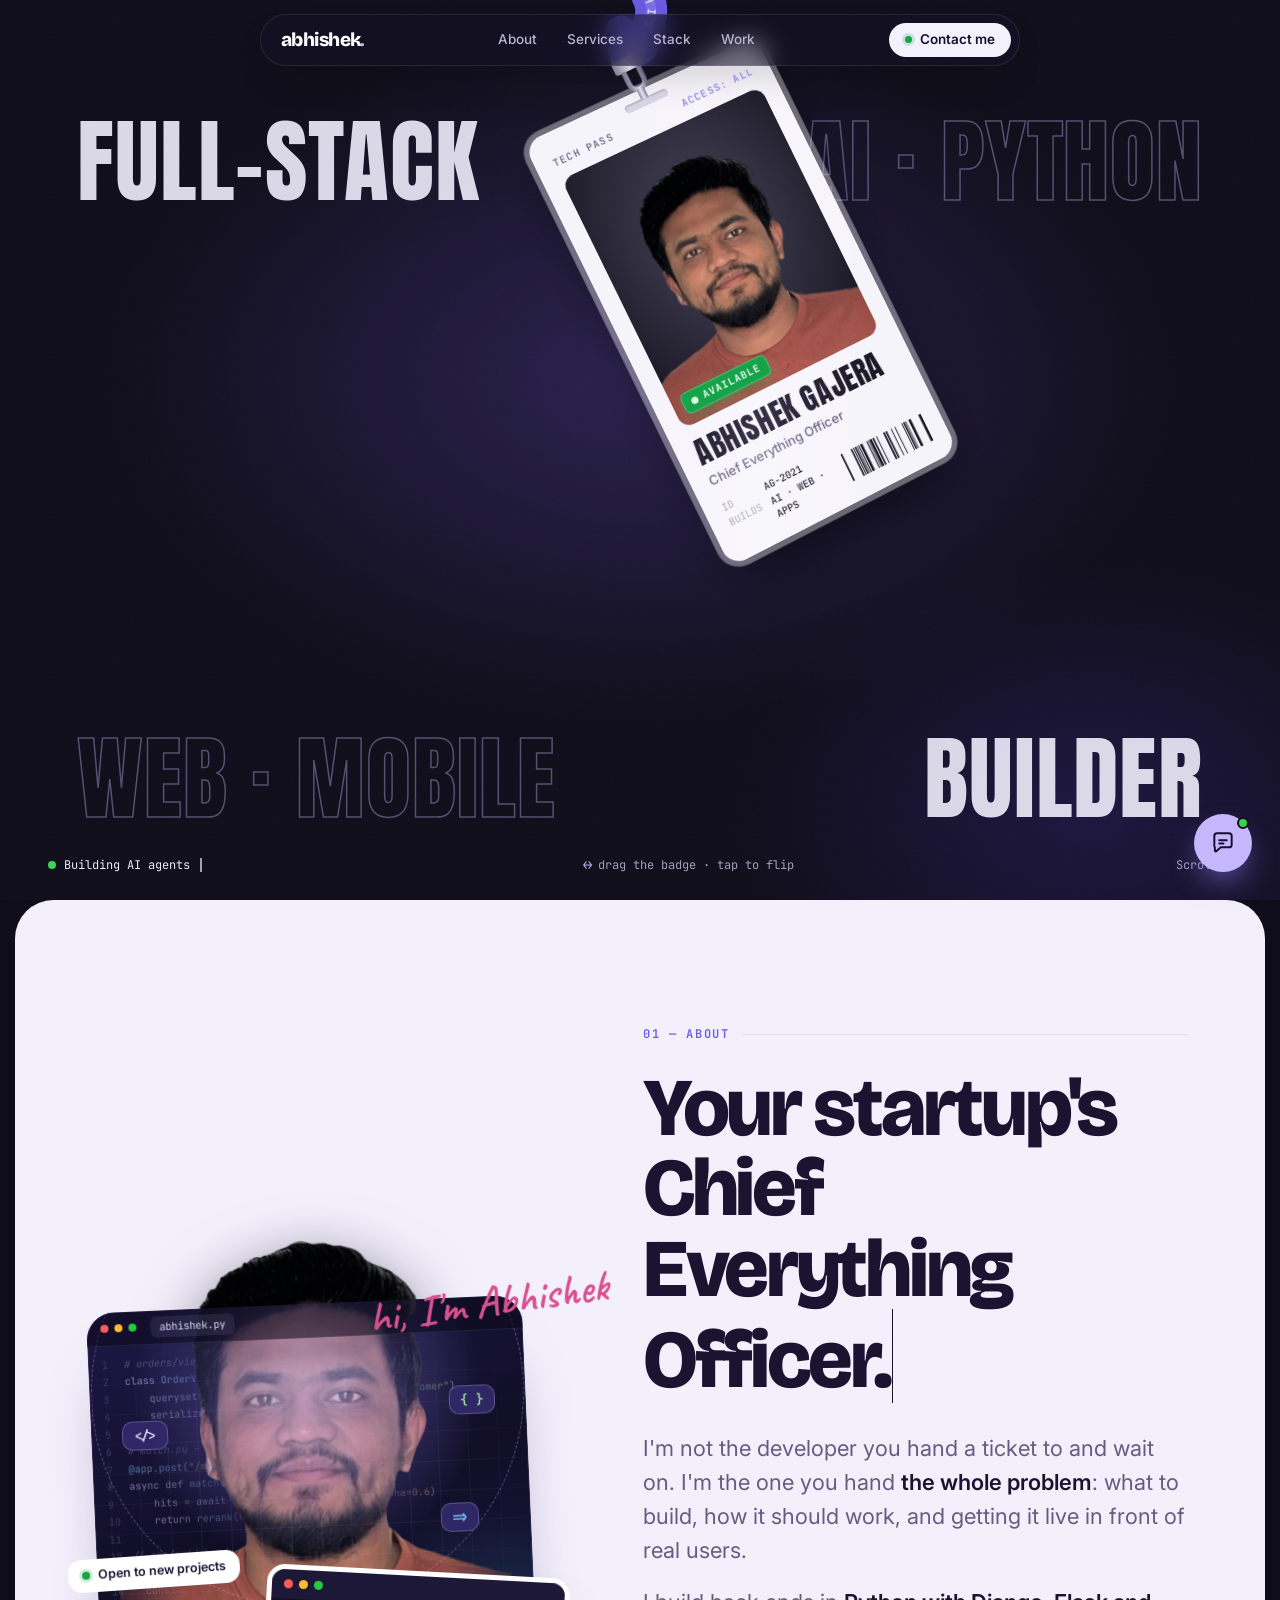
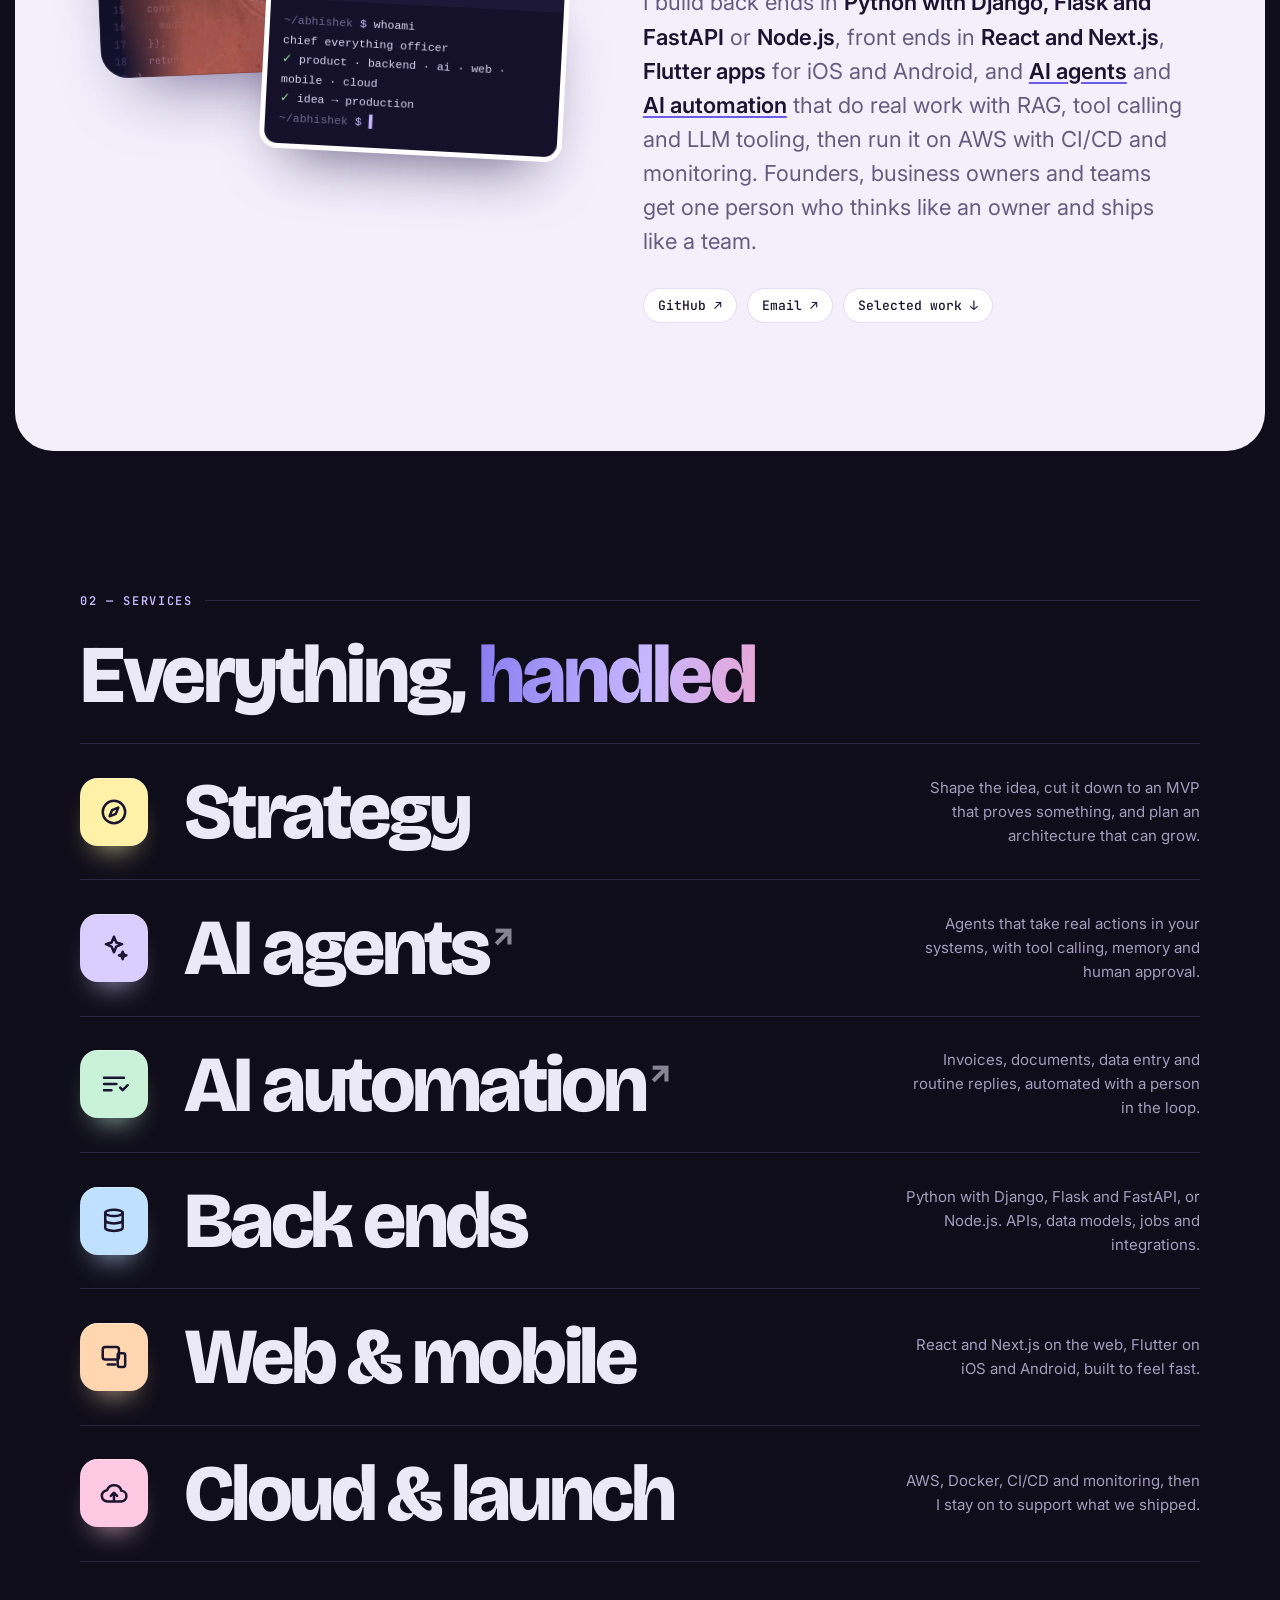
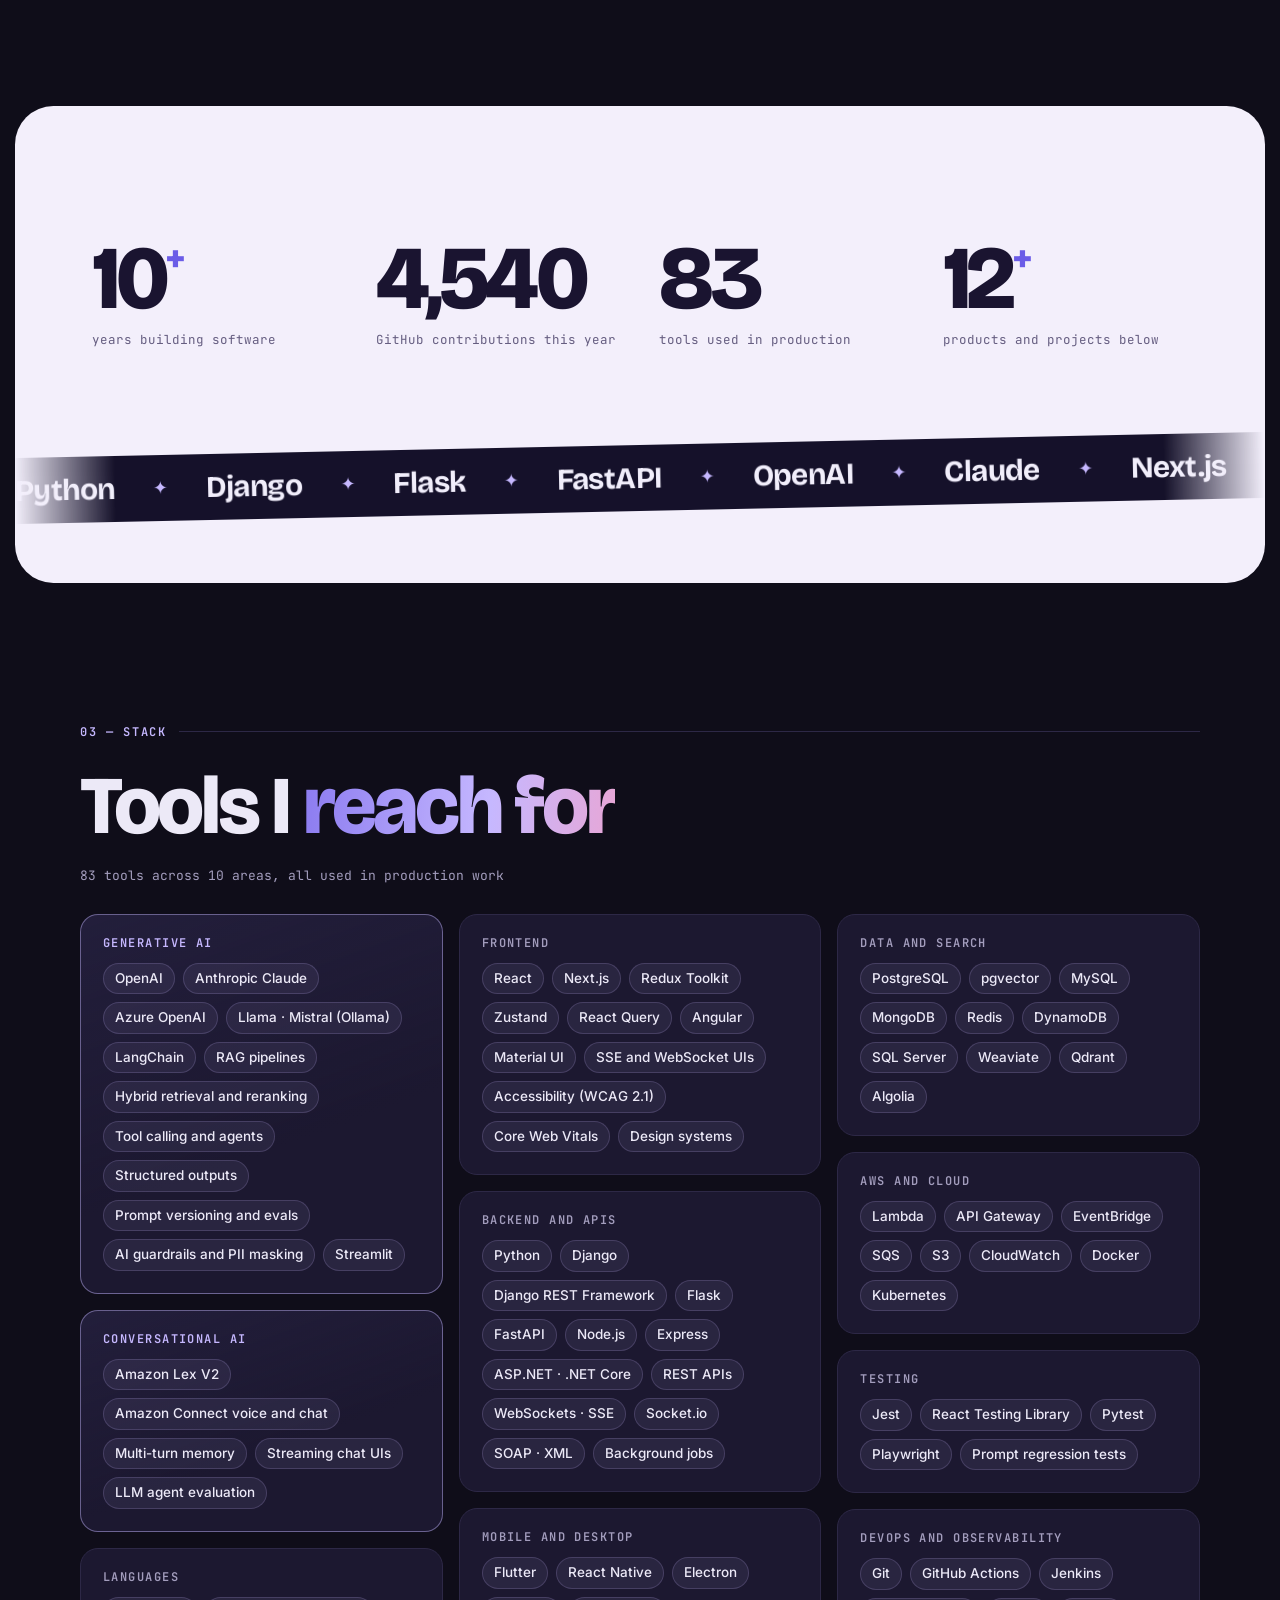
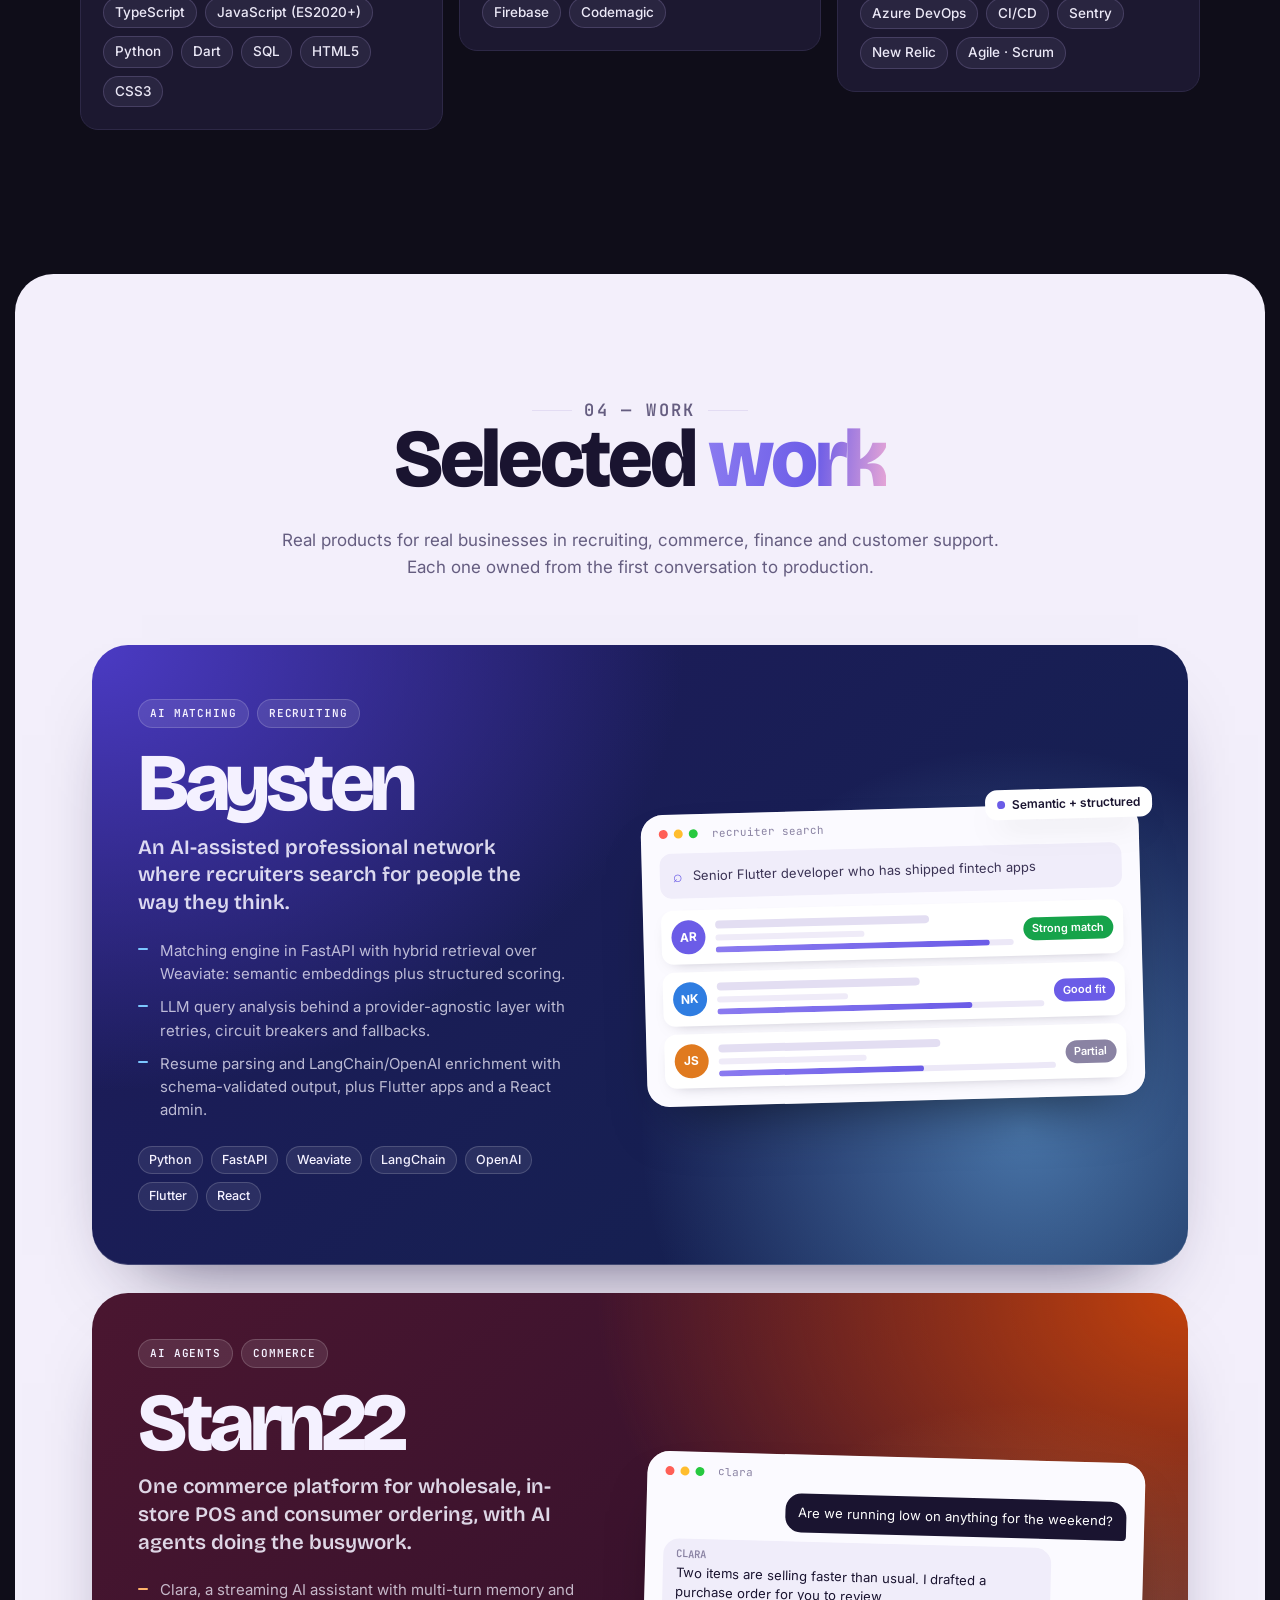
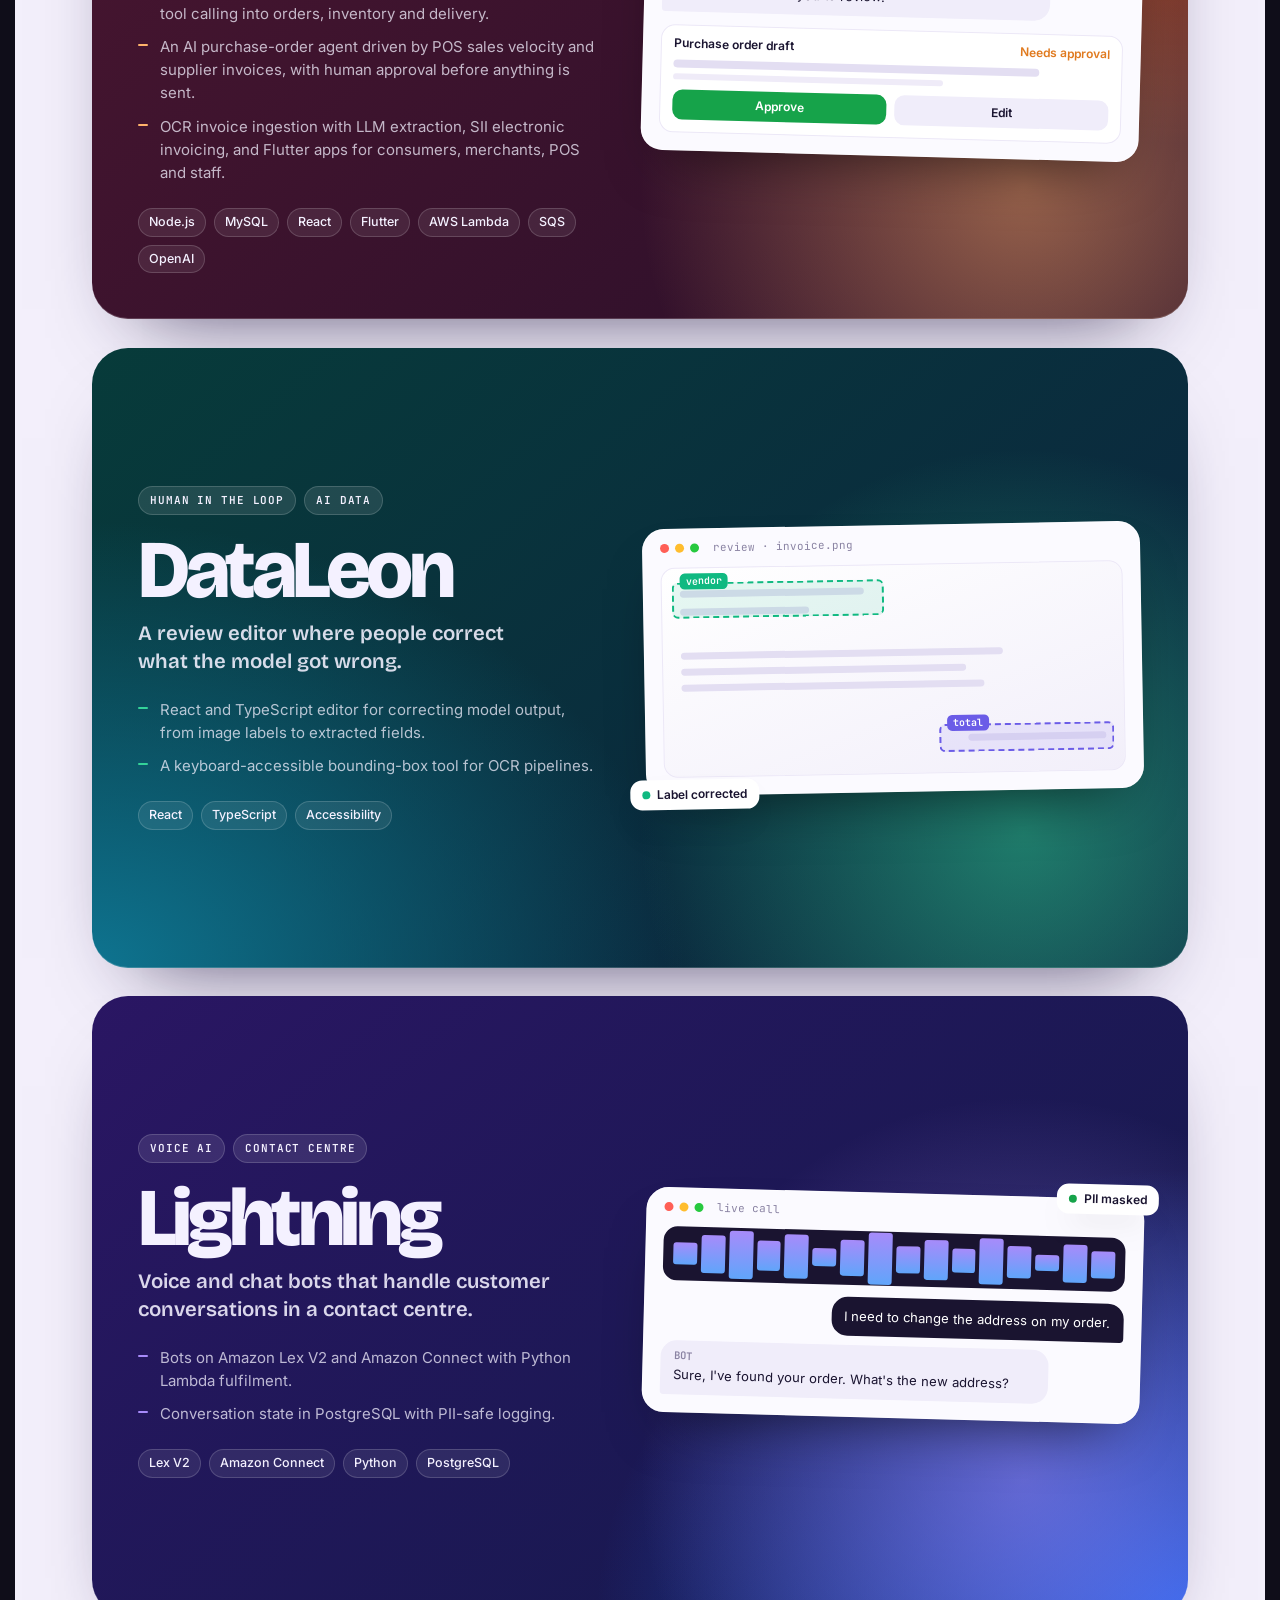
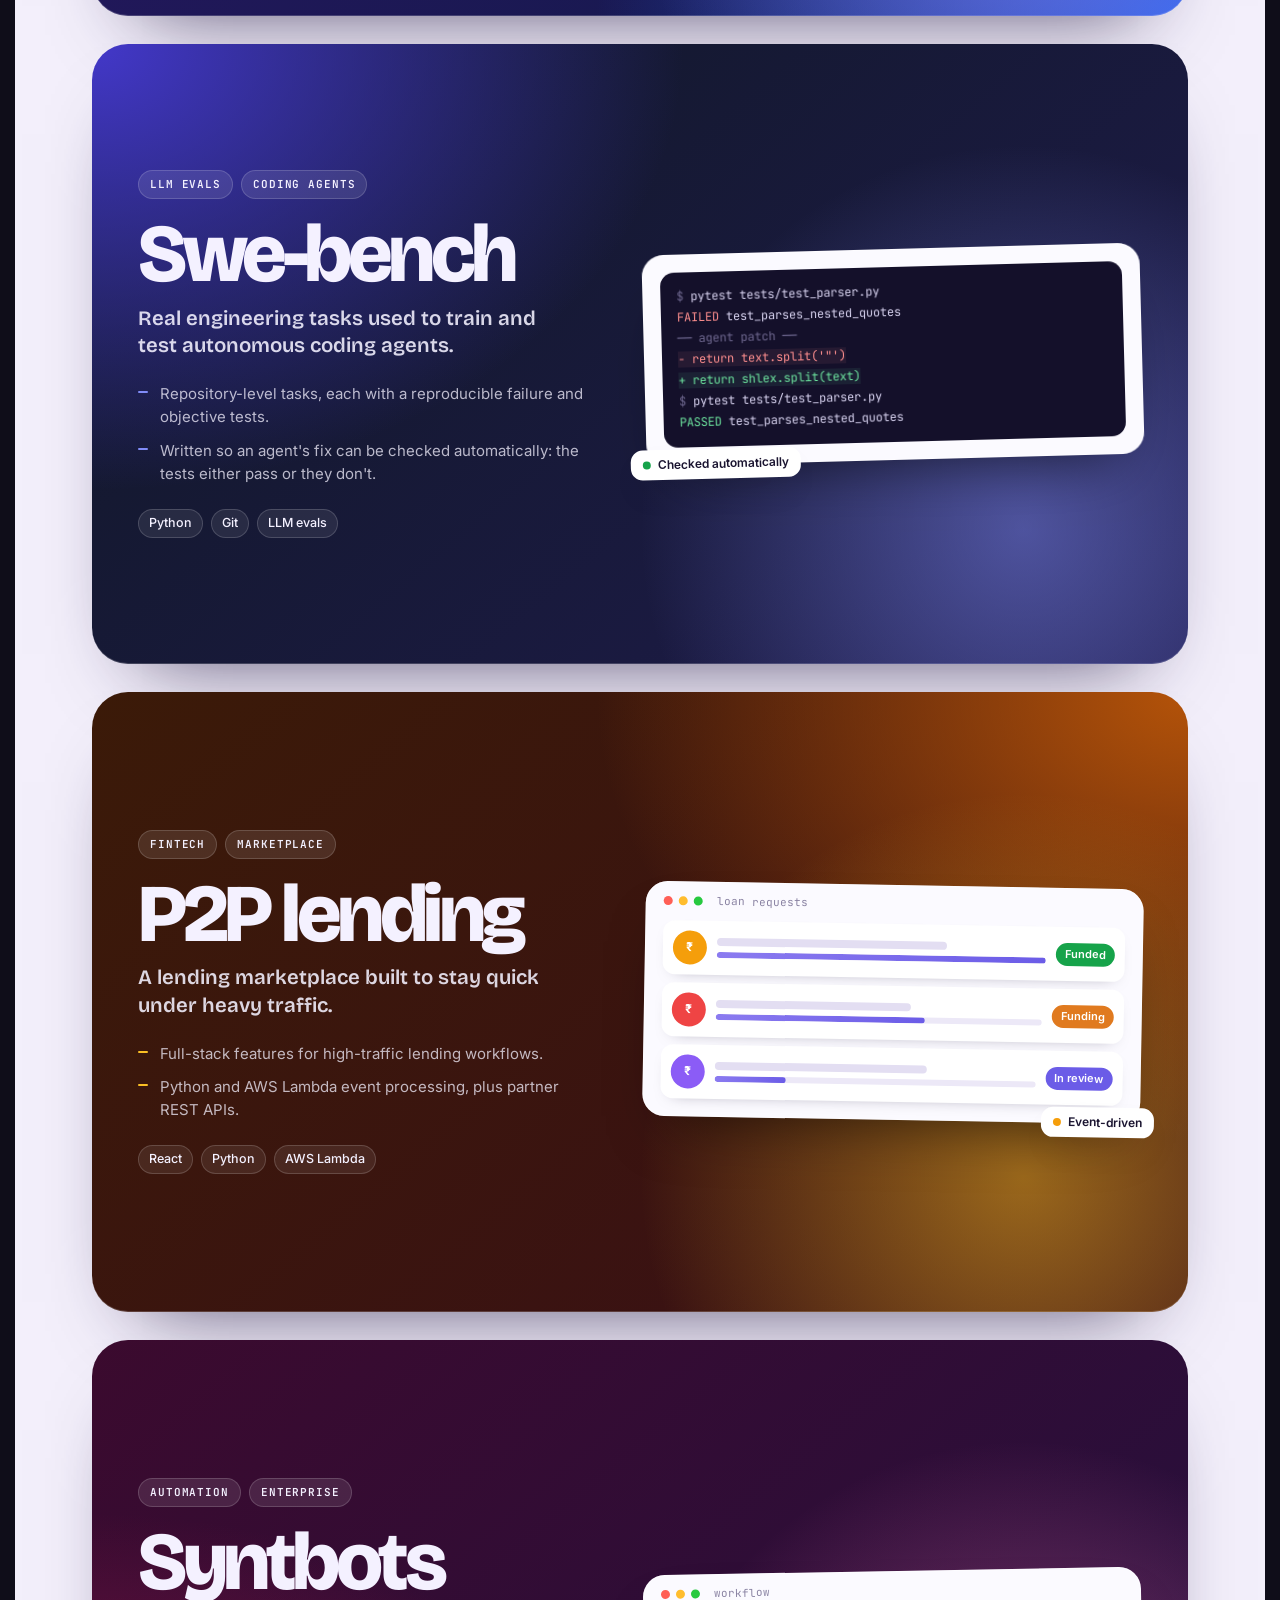
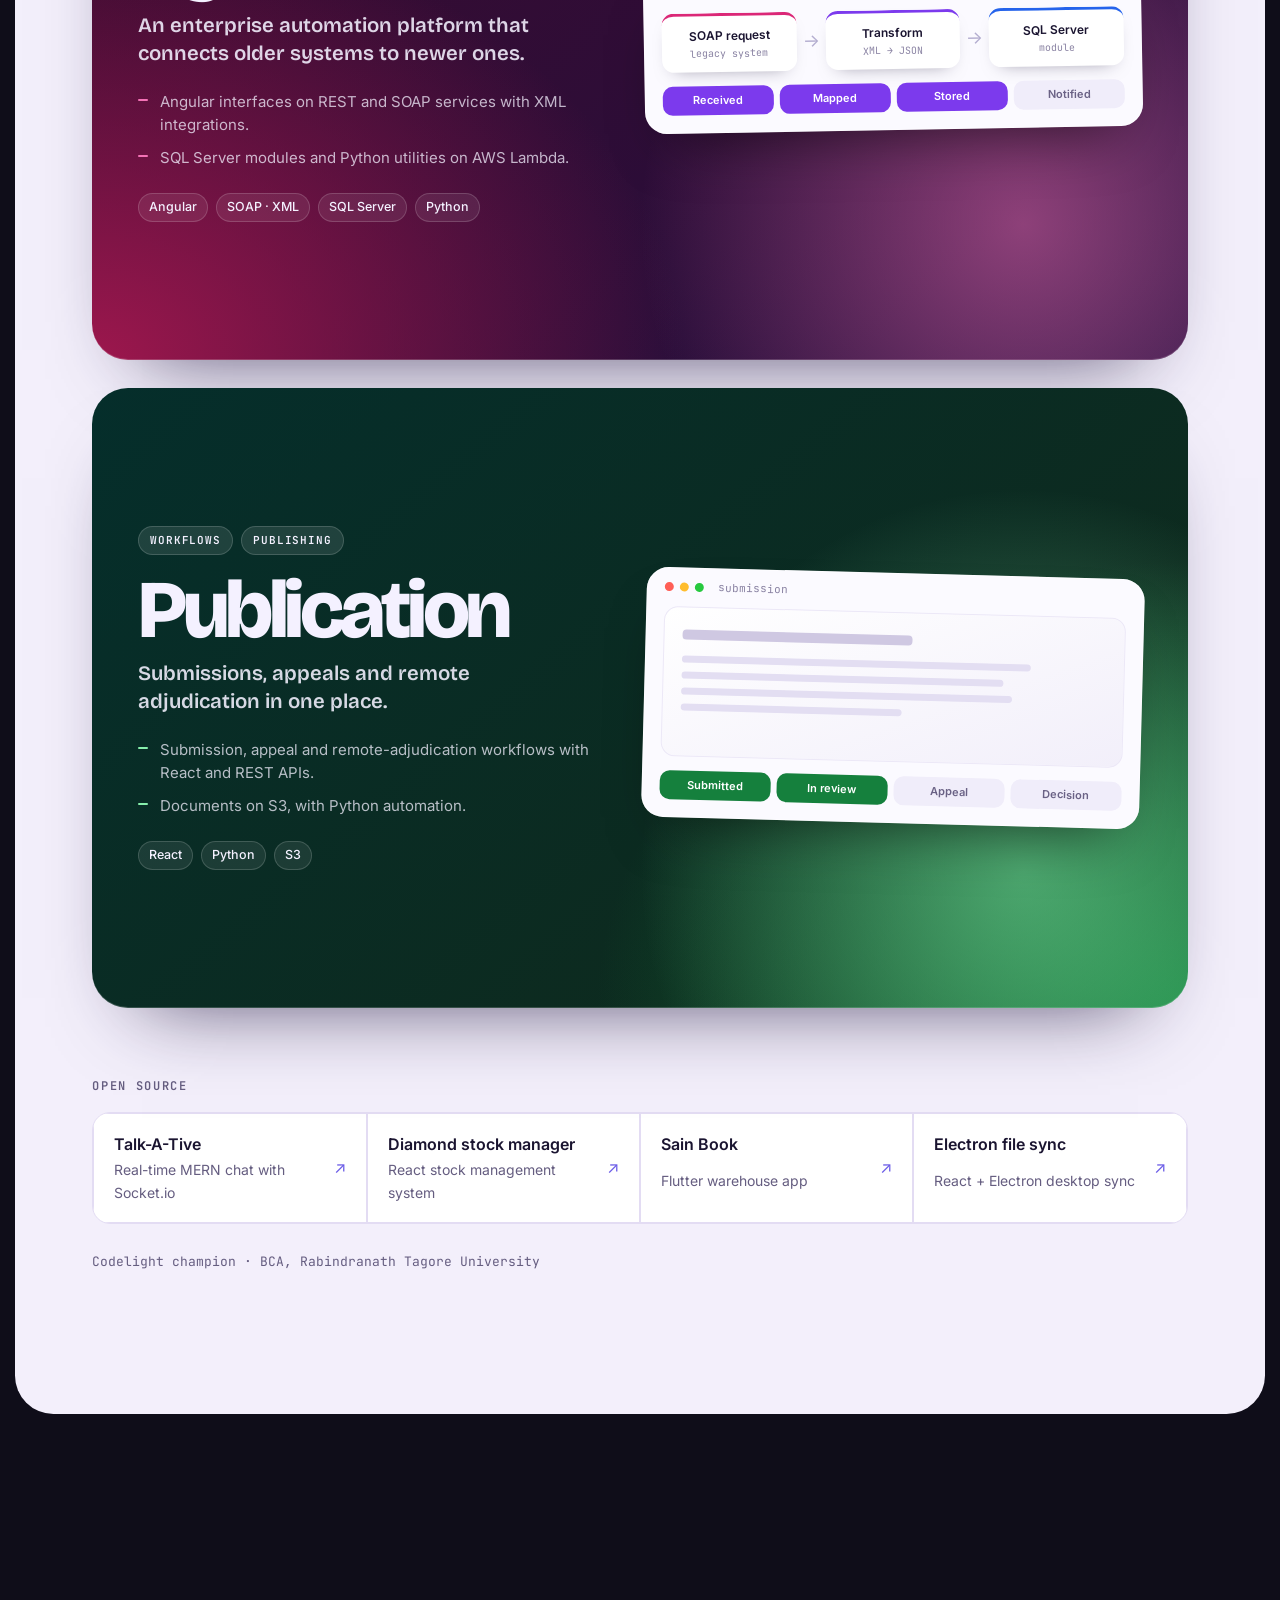
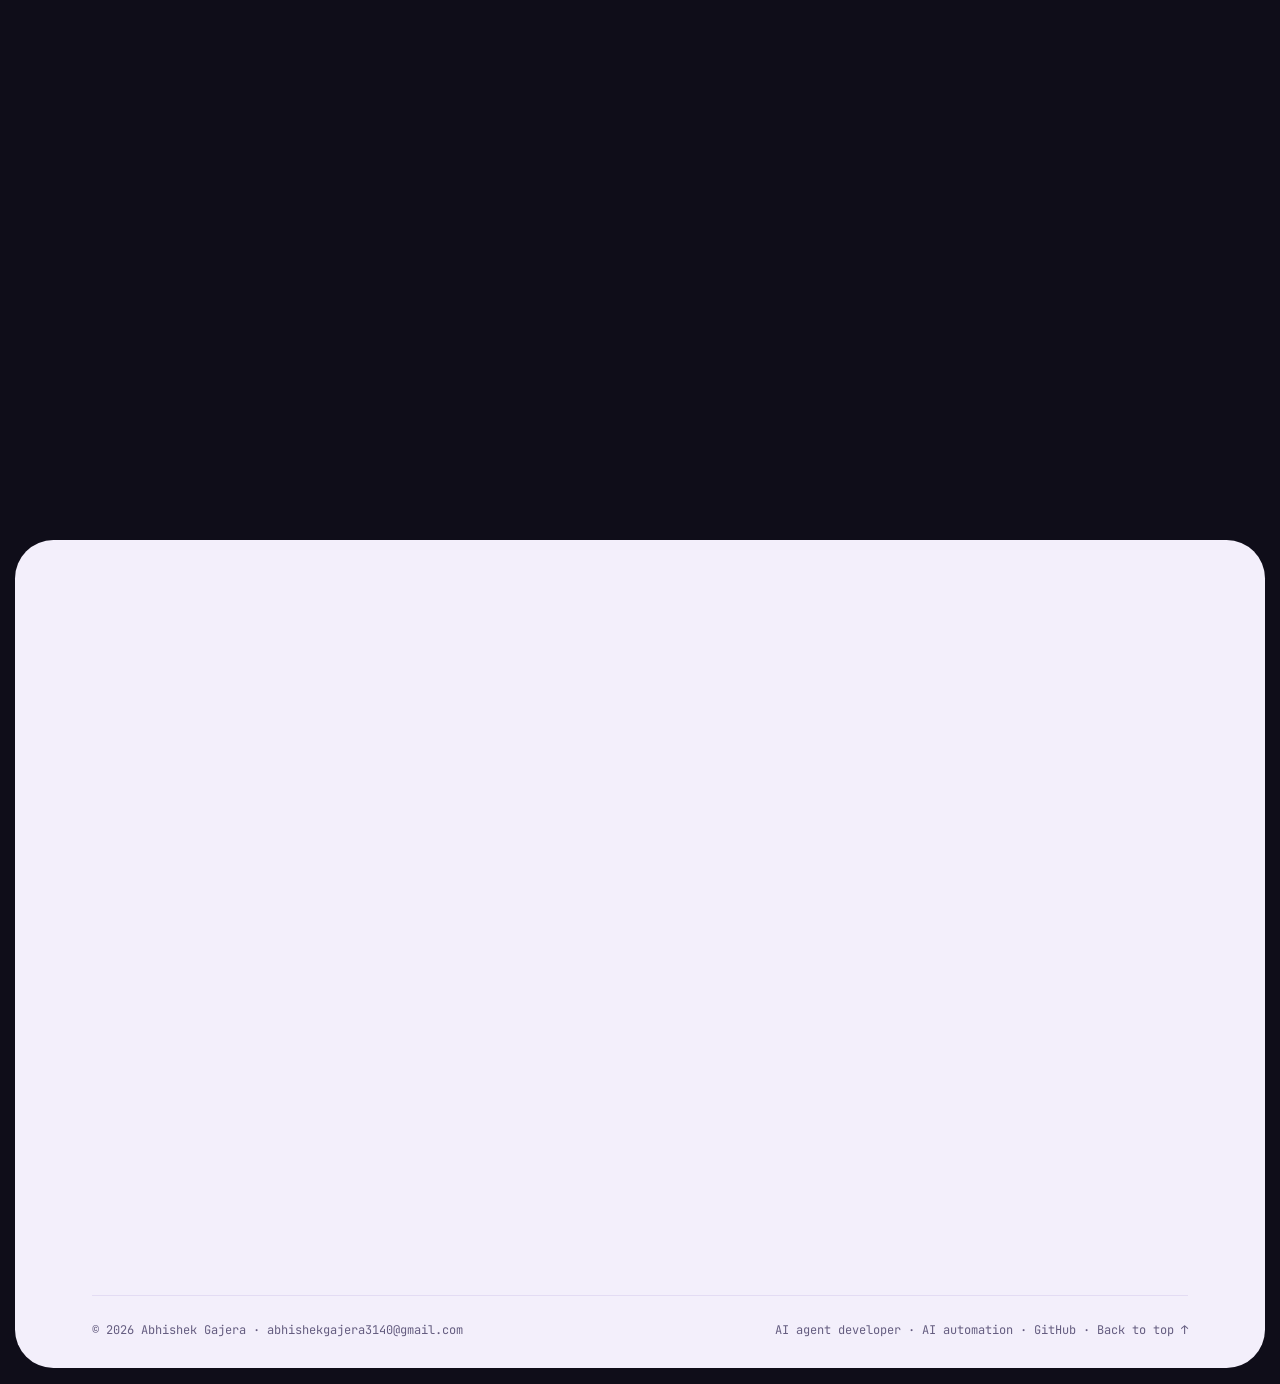
==== commit bc000555: "Add AI agent and AI automation landing pages for search Two new pages target the searches clients ma" ====
--- a/index.html
+++ b/index.html
@@ -3,8 +3,8 @@
 <head>
 <meta charset="utf-8">
 <meta name="viewport" content="width=device-width, initial-scale=1">
-<title>Abhishek Gajera — Full-stack &amp; AI Engineer for Startups</title>
-<meta name="description" content="Abhishek Gajera builds startup products end to end: Python (Django, Flask, FastAPI) and Node.js back ends, AI features, React, Next.js and Flutter apps on AWS.">
+<title>Abhishek Gajera — AI Agent &amp; Automation Developer for Startups</title>
+<meta name="description" content="Abhishek Gajera, AI agent and automation developer for startups: custom AI agents, workflow automation, Python and Node.js back ends, web and mobile apps.">
 <meta name="author" content="Abhishek Gajera">
 <meta name="robots" content="index, follow, max-image-preview:large, max-snippet:-1">
 <link rel="canonical" href="https://abhishekgajera.dev/">
@@ -13,7 +13,7 @@
 <meta property="og:type" content="profile">
 <meta property="og:site_name" content="Abhishek Gajera">
 <meta property="og:url" content="https://abhishekgajera.dev/">
-<meta property="og:title" content="Abhishek Gajera — Chief Everything Officer for your startup's tech">
+<meta property="og:title" content="Abhishek Gajera — AI Agent & Automation Developer for Startups">
 <meta property="og:description" content="Hand me the whole problem. Product, Python and Node.js back ends, AI, web, mobile and launch, owned end to end.">
 <meta property="og:image" content="https://abhishekgajera.dev/assets/og-image.jpg">
 <meta property="og:image:width" content="1200">
@@ -23,7 +23,7 @@
 <meta property="profile:first_name" content="Abhishek">
 <meta property="profile:last_name" content="Gajera">
 <meta name="twitter:card" content="summary_large_image">
-<meta name="twitter:title" content="Abhishek Gajera — Chief Everything Officer for your startup's tech">
+<meta name="twitter:title" content="Abhishek Gajera — AI Agent & Automation Developer for Startups">
 <meta name="twitter:description" content="Product, Python and Node.js back ends, AI, web, mobile and launch, owned end to end.">
 <meta name="twitter:image" content="https://abhishekgajera.dev/assets/og-image.jpg">
 
@@ -43,7 +43,7 @@
       "@id": "https://abhishekgajera.dev/#website",
       "url": "https://abhishekgajera.dev/",
       "name": "Abhishek Gajera",
-      "description": "Portfolio of Abhishek Gajera, full-stack and AI engineer for startups and businesses.",
+      "description": "Portfolio of Abhishek Gajera, AI agent and automation developer and full-stack engineer for startups and businesses.",
       "inLanguage": "en",
       "publisher": { "@id": "https://abhishekgajera.dev/#person" }
     },
@@ -51,10 +51,10 @@
       "@type": "ProfilePage",
       "@id": "https://abhishekgajera.dev/#profile",
       "url": "https://abhishekgajera.dev/",
-      "name": "Abhishek Gajera — Full-stack & AI Engineer for Startups",
+      "name": "Abhishek Gajera — AI Agent & Automation Developer for Startups",
       "isPartOf": { "@id": "https://abhishekgajera.dev/#website" },
       "mainEntity": { "@id": "https://abhishekgajera.dev/#person" },
-      "dateModified": "2026-10-02",
+      "dateModified": "2026-10-05",
       "primaryImageOfPage": "https://abhishekgajera.dev/assets/og-image.jpg"
     },
     {
@@ -63,13 +63,17 @@
       "name": "Abhishek Gajera",
       "url": "https://abhishekgajera.dev/",
       "image": "https://abhishekgajera.dev/assets/headshot.jpg",
-      "jobTitle": "Full-stack and AI Engineer",
-      "description": "Independent full-stack and AI engineer who owns startup and business products end to end: strategy, Python and Node.js back ends, AI features, web and mobile apps, cloud and launch.",
+      "jobTitle": "AI Agent and Automation Developer",
+      "description": "Independent AI agent and automation developer and full-stack engineer who owns startup and business products end to end: AI agents, workflow automation, Python and Node.js back ends, web and mobile apps, cloud and launch.",
       "email": "mailto:abhishekgajera3140@gmail.com",
       "alumniOf": { "@type": "CollegeOrUniversity", "name": "Rabindranath Tagore University" },
       "award": "Codelight champion",
-      "knowsAbout": ["Full-stack development", "Python", "Django", "Django REST Framework", "Flask", "FastAPI", "Node.js", "TypeScript", "JavaScript", "React", "Next.js", "Flutter", "Generative AI", "Retrieval-augmented generation", "LLM agents", "LangChain", "PostgreSQL", "pgvector", "MongoDB", "AWS", "Docker", "CI/CD"],
-      "sameAs": ["https://github.com/AbhishekGajera"]
+      "knowsAbout": ["AI agents", "AI agent development", "AI automation", "Workflow automation", "LLM tool calling", "Full-stack development", "Python", "Django", "Django REST Framework", "Flask", "FastAPI", "Node.js", "TypeScript", "JavaScript", "React", "Next.js", "Flutter", "Generative AI", "Retrieval-augmented generation", "LLM agents", "LangChain", "PostgreSQL", "pgvector", "MongoDB", "AWS", "Docker", "CI/CD"],
+      "sameAs": ["https://github.com/AbhishekGajera"],
+      "makesOffer": [
+        { "@type": "Offer", "itemOffered": { "@type": "Service", "name": "AI agent development", "url": "https://abhishekgajera.dev/ai-agent-developer/" } },
+        { "@type": "Offer", "itemOffered": { "@type": "Service", "name": "AI automation development", "url": "https://abhishekgajera.dev/ai-automation/" } }
+      ]
     }
   ]
 }
@@ -340,6 +344,7 @@
 }
 .lede { font-size: clamp(18px, 2vw, 22px); line-height: 1.55; color: var(--muted); max-width: 60ch; margin: 0; }
 .lede strong { color: var(--text); font-weight: 600; }
+.lede a { color: inherit; text-decoration: underline; text-decoration-color: var(--accent); text-underline-offset: 3px; }
 .center { text-align: center; }
 .center .label { justify-content: center; }
 .center .label::before { content: ""; height: 1px; width: 40px; background: var(--line); }
@@ -481,6 +486,8 @@
 }
 .svc p { margin: 0; color: var(--muted); font-size: 15px; text-align: right; }
 .svc:hover h3 { transform: translateX(14px); color: var(--accent); }
+.svc h3 a { color: inherit; text-decoration: none; }
+.svc h3 a::after { content: " ↗"; font-size: .4em; vertical-align: .9em; opacity: .55; }
 .svc:hover .ic { transform: rotate(-8deg) scale(1.06); }
 .focus > * { opacity: .18; transform: translateX(-28px); transition: opacity 1s var(--ease), filter 1s var(--ease), transform 1s var(--ease); }
 /* Only the big heading blurs in; it gets its own layer so the blur animates on the GPU. */
@@ -847,8 +854,8 @@
         </p>
         <p class="lede reveal" style="margin-top:18px">
           I build back ends in <strong>Python with Django, Flask and FastAPI</strong> or <strong>Node.js</strong>, front ends in
-          <strong>React and Next.js</strong>, <strong>Flutter apps</strong> for iOS and Android, and <strong>AI that does real work</strong>
-          with RAG, agents and LLM tooling, then run it on AWS with CI/CD and monitoring. Founders, business owners and teams
+          <strong>React and Next.js</strong>, <strong>Flutter apps</strong> for iOS and Android, and <strong><a href="/ai-agent-developer/">AI agents</a></strong> and
+          <strong><a href="/ai-automation/">AI automation</a></strong> that do real work with RAG, tool calling and LLM tooling, then run it on AWS with CI/CD and monitoring. Founders, business owners and teams
           get one person who thinks like an owner and ships like a team.
         </p>
         <div class="socials reveal">
@@ -872,8 +879,13 @@
         </div>
         <div class="svc focus" style="--tint:#d9ceff">
           <span class="ic"><svg viewBox="0 0 24 24" fill="none" stroke="currentColor" stroke-width="2" stroke-linecap="round" stroke-linejoin="round"><path d="M12 3l1.9 4.6L18.5 9l-4.6 1.9L12 15.5l-1.9-4.6L5.5 9l4.6-1.4z"/><path d="M19 15l.8 2.2L22 18l-2.2.8L19 21l-.8-2.2L16 18l2.2-.8z"/></svg></span>
-          <h3>AI products</h3>
-          <p>RAG, agents, tool calling and evals that do real work for your users, not demos.</p>
+          <h3><a href="/ai-agent-developer/">AI agents</a></h3>
+          <p>Agents that take real actions in your systems, with tool calling, memory and human approval.</p>
+        </div>
+        <div class="svc focus" style="--tint:#c9f2d9">
+          <span class="ic"><svg viewBox="0 0 24 24" fill="none" stroke="currentColor" stroke-width="2" stroke-linecap="round" stroke-linejoin="round"><path d="M4 7h16M4 12h10M4 17h6"/><path d="M17 15l2 2 4-4"/></svg></span>
+          <h3><a href="/ai-automation/">AI automation</a></h3>
+          <p>Invoices, documents, data entry and routine replies, automated with a person in the loop.</p>
         </div>
         <div class="svc focus" style="--tint:#bfe0ff">
           <span class="ic"><svg viewBox="0 0 24 24" fill="none" stroke="currentColor" stroke-width="2" stroke-linecap="round" stroke-linejoin="round"><ellipse cx="12" cy="5.5" rx="7" ry="2.5"/><path d="M5 5.5v6c0 1.4 3.1 2.5 7 2.5s7-1.1 7-2.5v-6"/><path d="M5 11.5v6c0 1.4 3.1 2.5 7 2.5s7-1.1 7-2.5v-6"/></svg></span>
@@ -1127,7 +1139,7 @@
       </div>
       <footer>
         <span>© <span id="yr">2026</span> Abhishek Gajera · <a href="mailto:abhishekgajera3140@gmail.com">abhishekgajera3140@gmail.com</a></span>
-        <span><a href="https://github.com/AbhishekGajera" target="_blank" rel="noopener">GitHub</a> · <a href="#top">Back to top ↑</a></span>
+        <span><a href="/ai-agent-developer/">AI agent developer</a> · <a href="/ai-automation/">AI automation</a> · <a href="https://github.com/AbhishekGajera" target="_blank" rel="noopener">GitHub</a> · <a href="#top">Back to top ↑</a></span>
       </footer>
     </div>
   </section>
@@ -1221,7 +1233,7 @@
 
   // Typewriter for the hero status line.
   const typed = document.getElementById("typed");
-  const phrases = ["Turning ideas into shipped products", "Python, Django, FastAPI and Node.js back ends", "AI features that do real work", "Web and mobile apps, one codebase of thinking", "Your Chief Everything Officer for tech"];
+  const phrases = ["Building AI agents that take real actions", "Automating busywork with AI", "Turning ideas into shipped products", "Python, Django, FastAPI and Node.js back ends", "AI features that do real work", "Web and mobile apps, one codebase of thinking", "Your Chief Everything Officer for tech"];
   const sleep = (ms) => new Promise((r) => setTimeout(r, ms));
   const typeInto = async (el, text, speed = 45) => { for (let i = 1; i <= text.length; i++) { el.textContent = text.slice(0, i); await sleep(speed); } };
   const erase = async (el, speed = 22) => { for (let i = el.textContent.length; i >= 0; i--) { el.textContent = el.textContent.slice(0, i); await sleep(speed); } };
